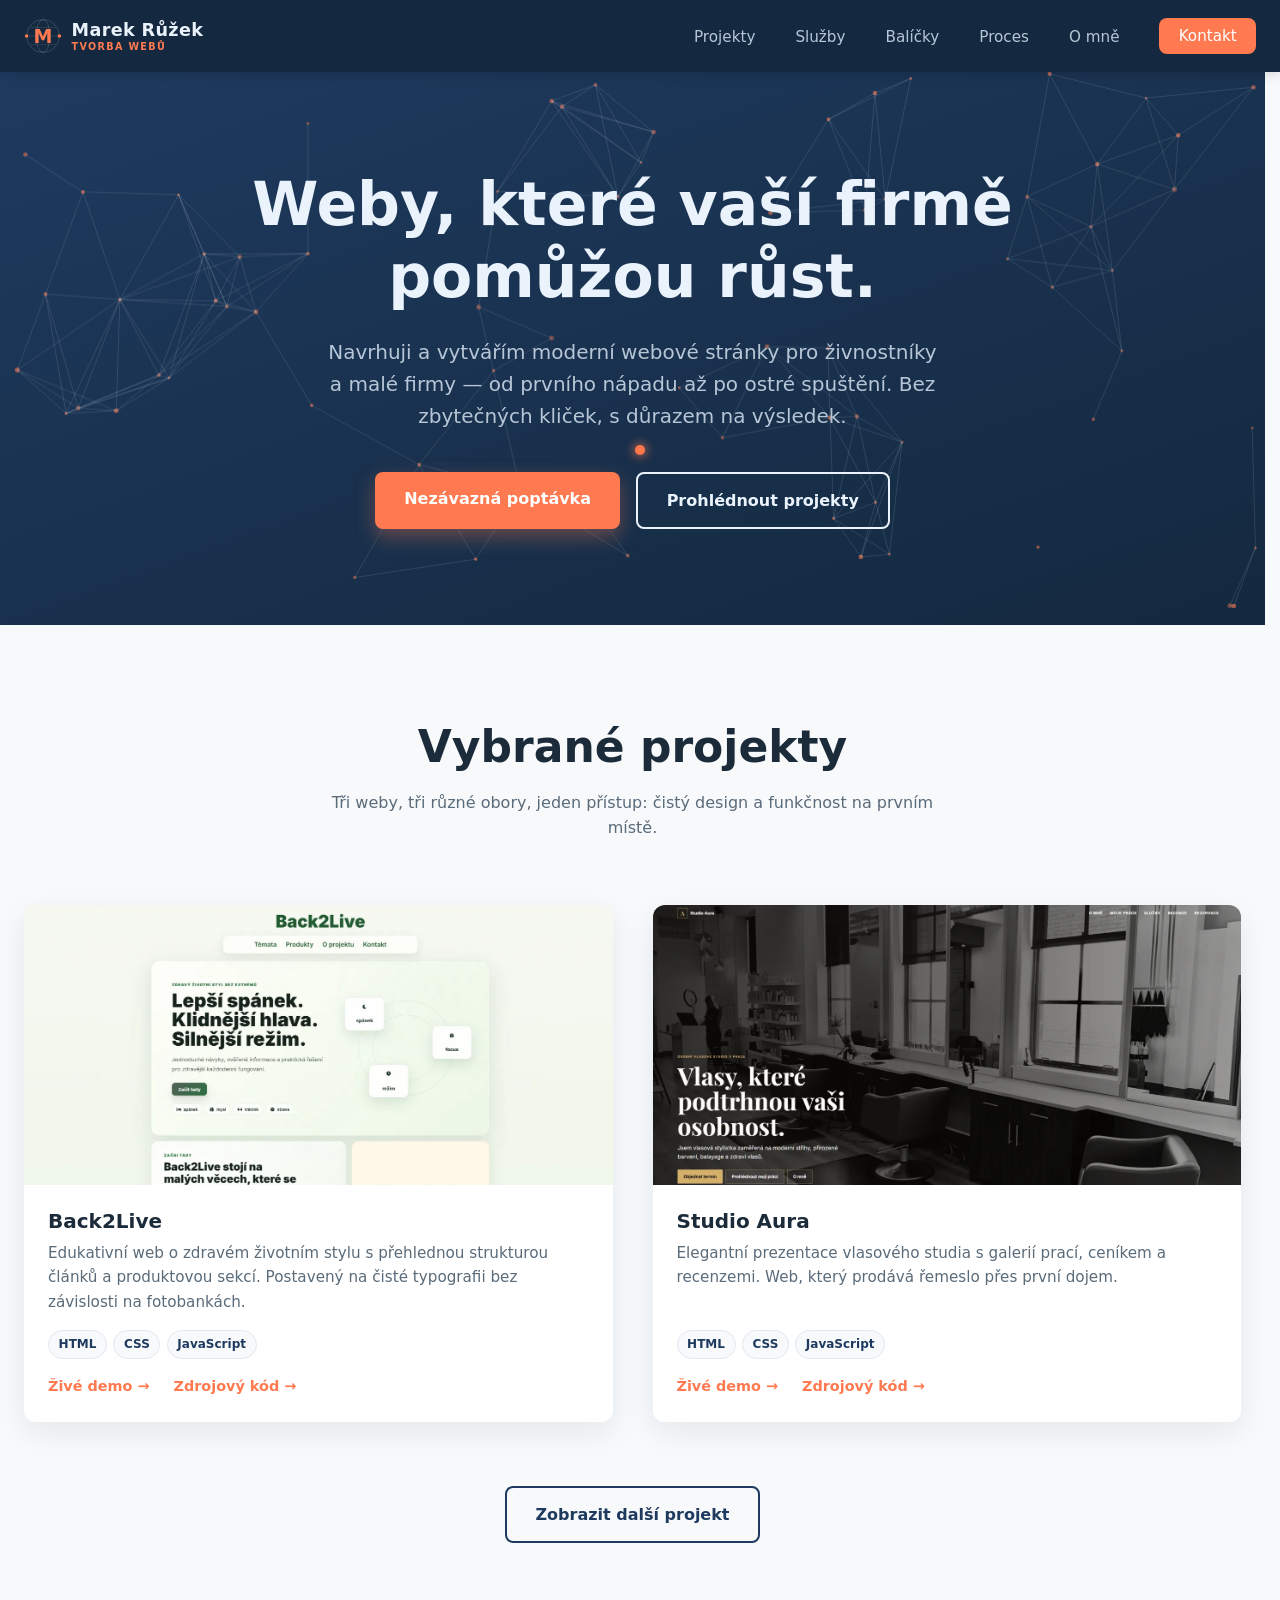
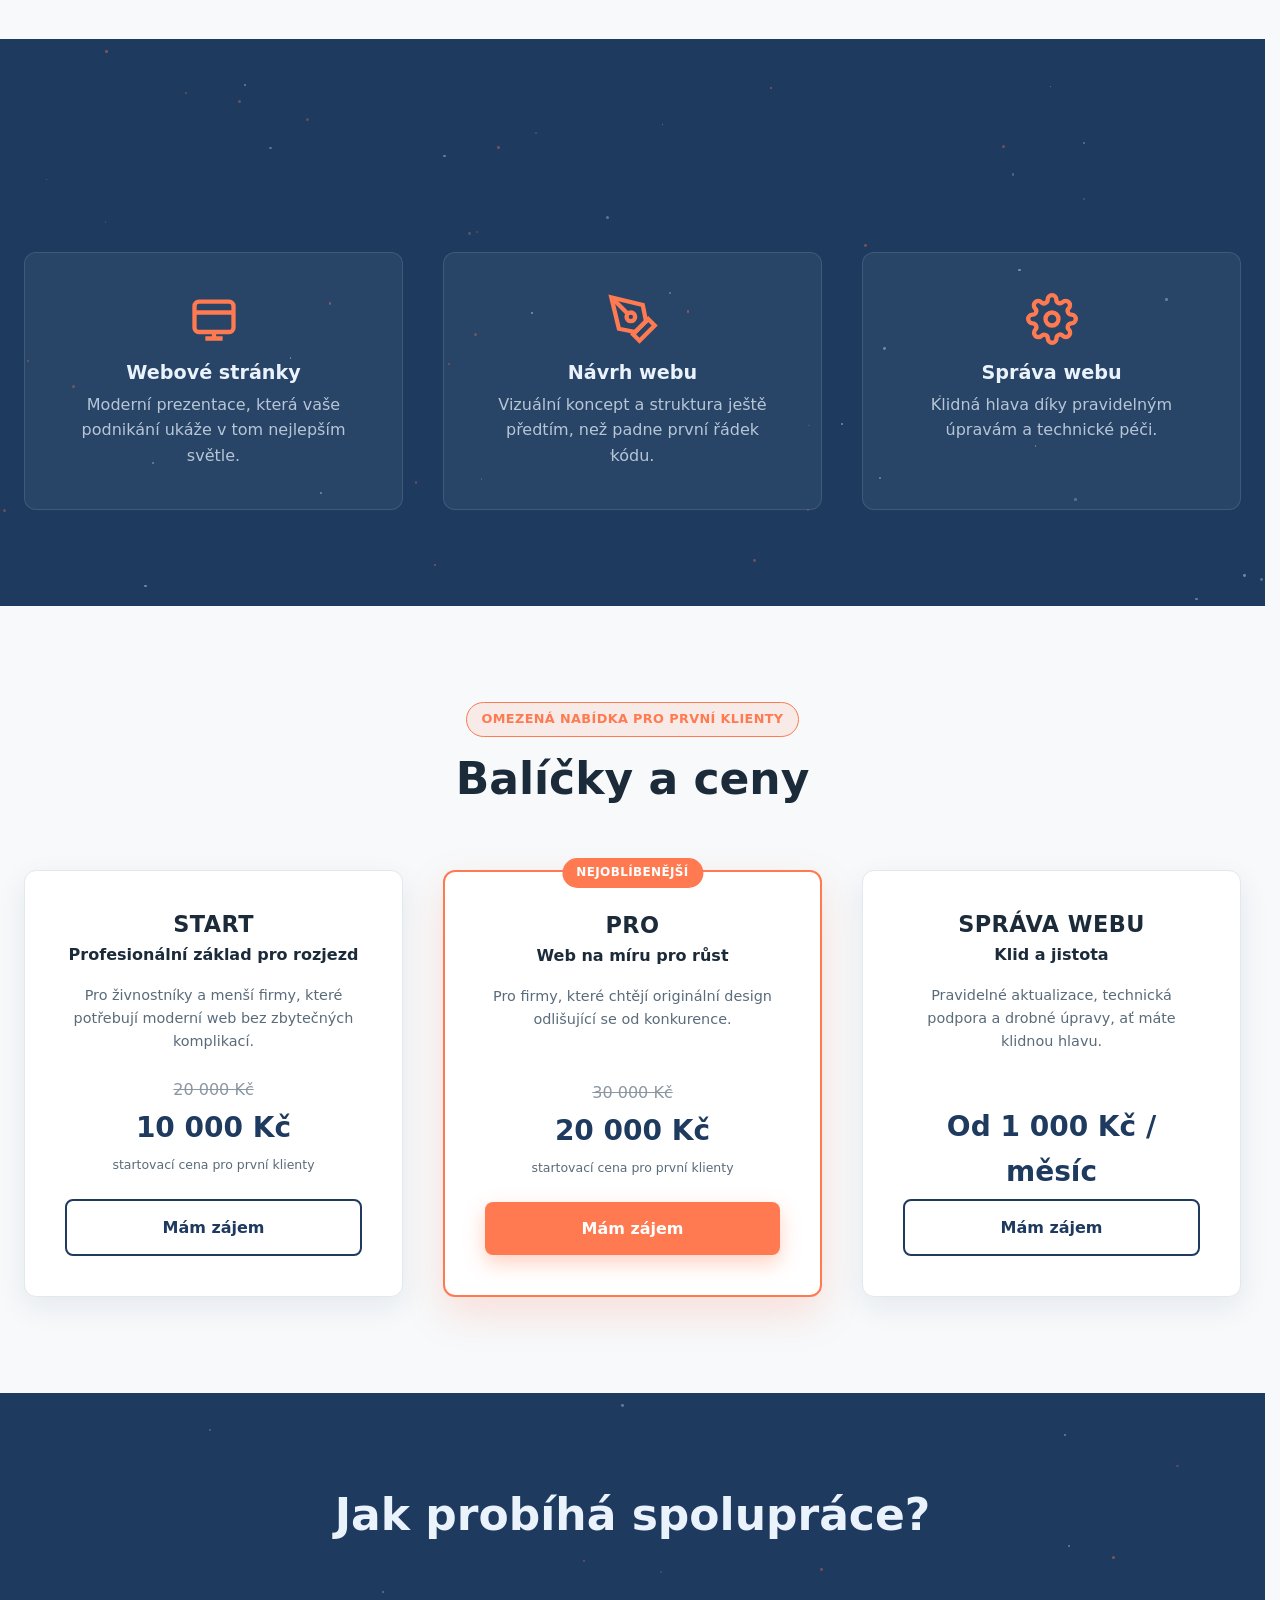
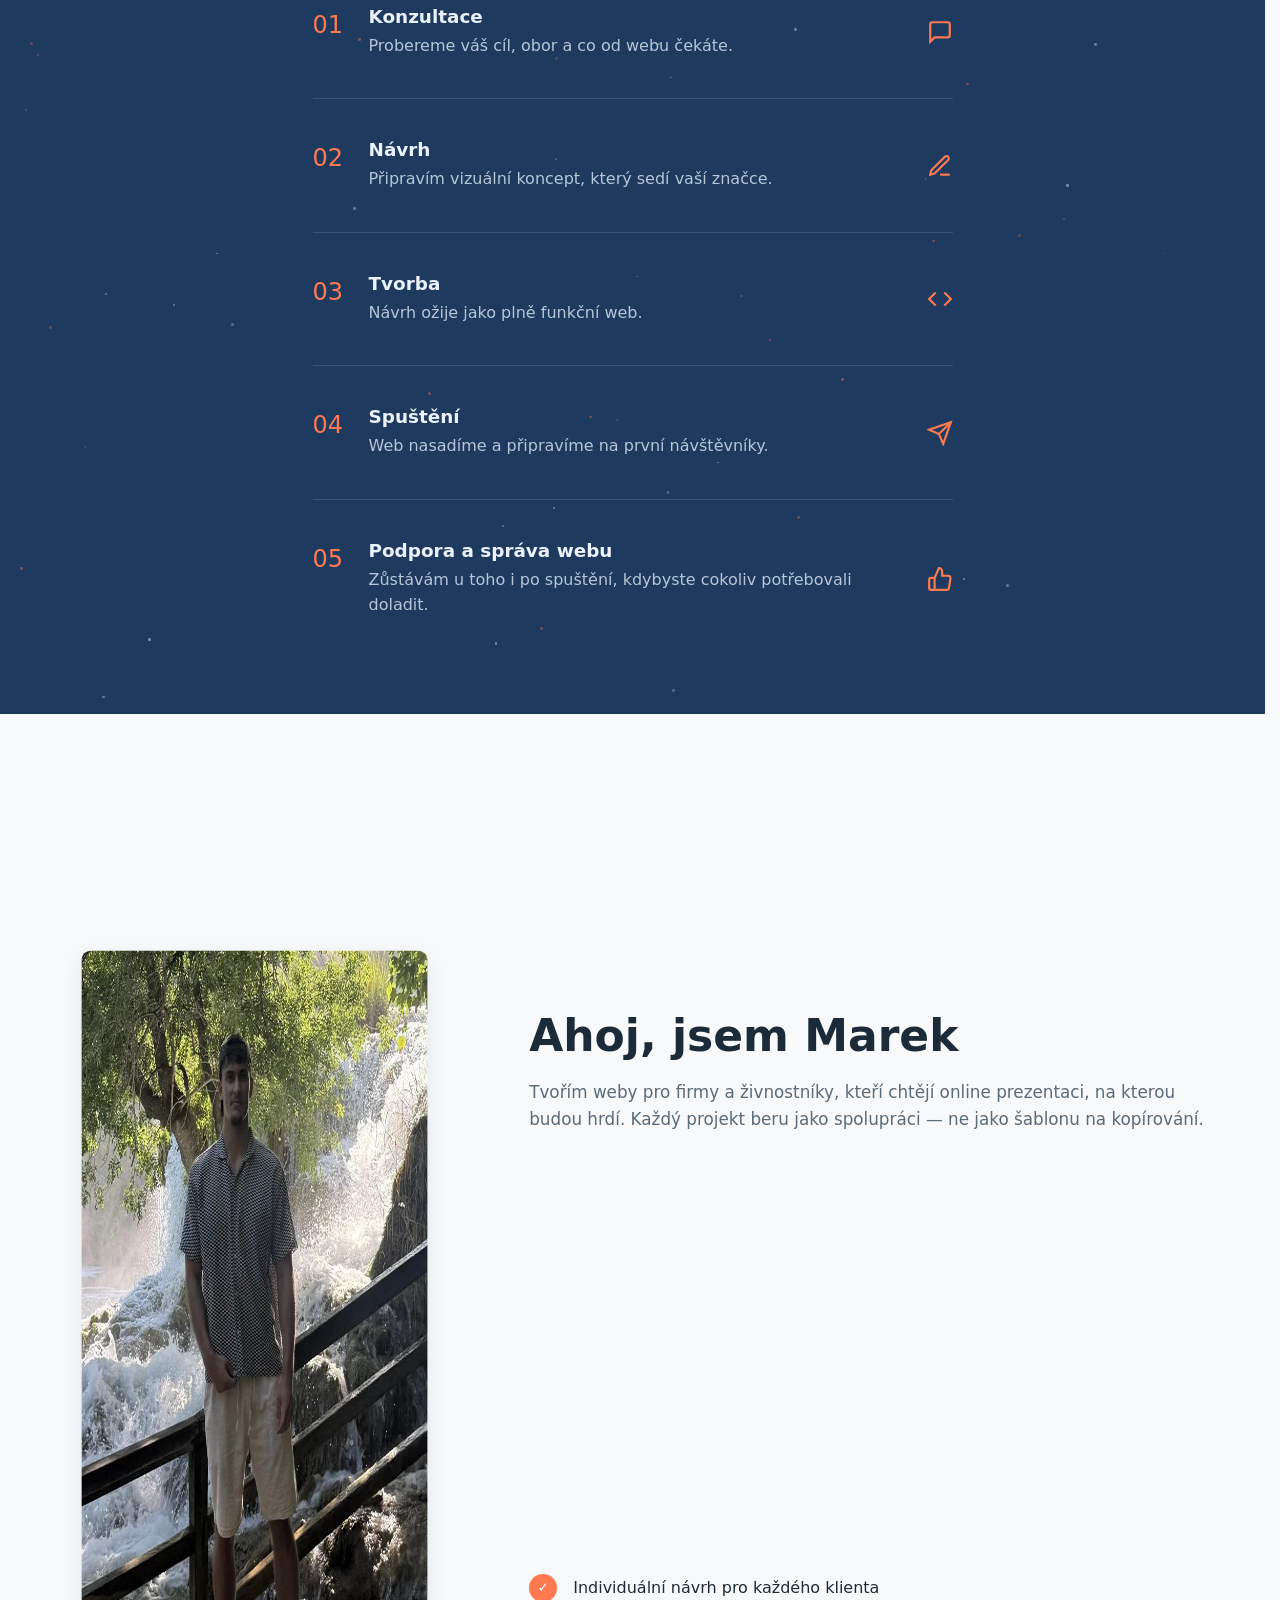
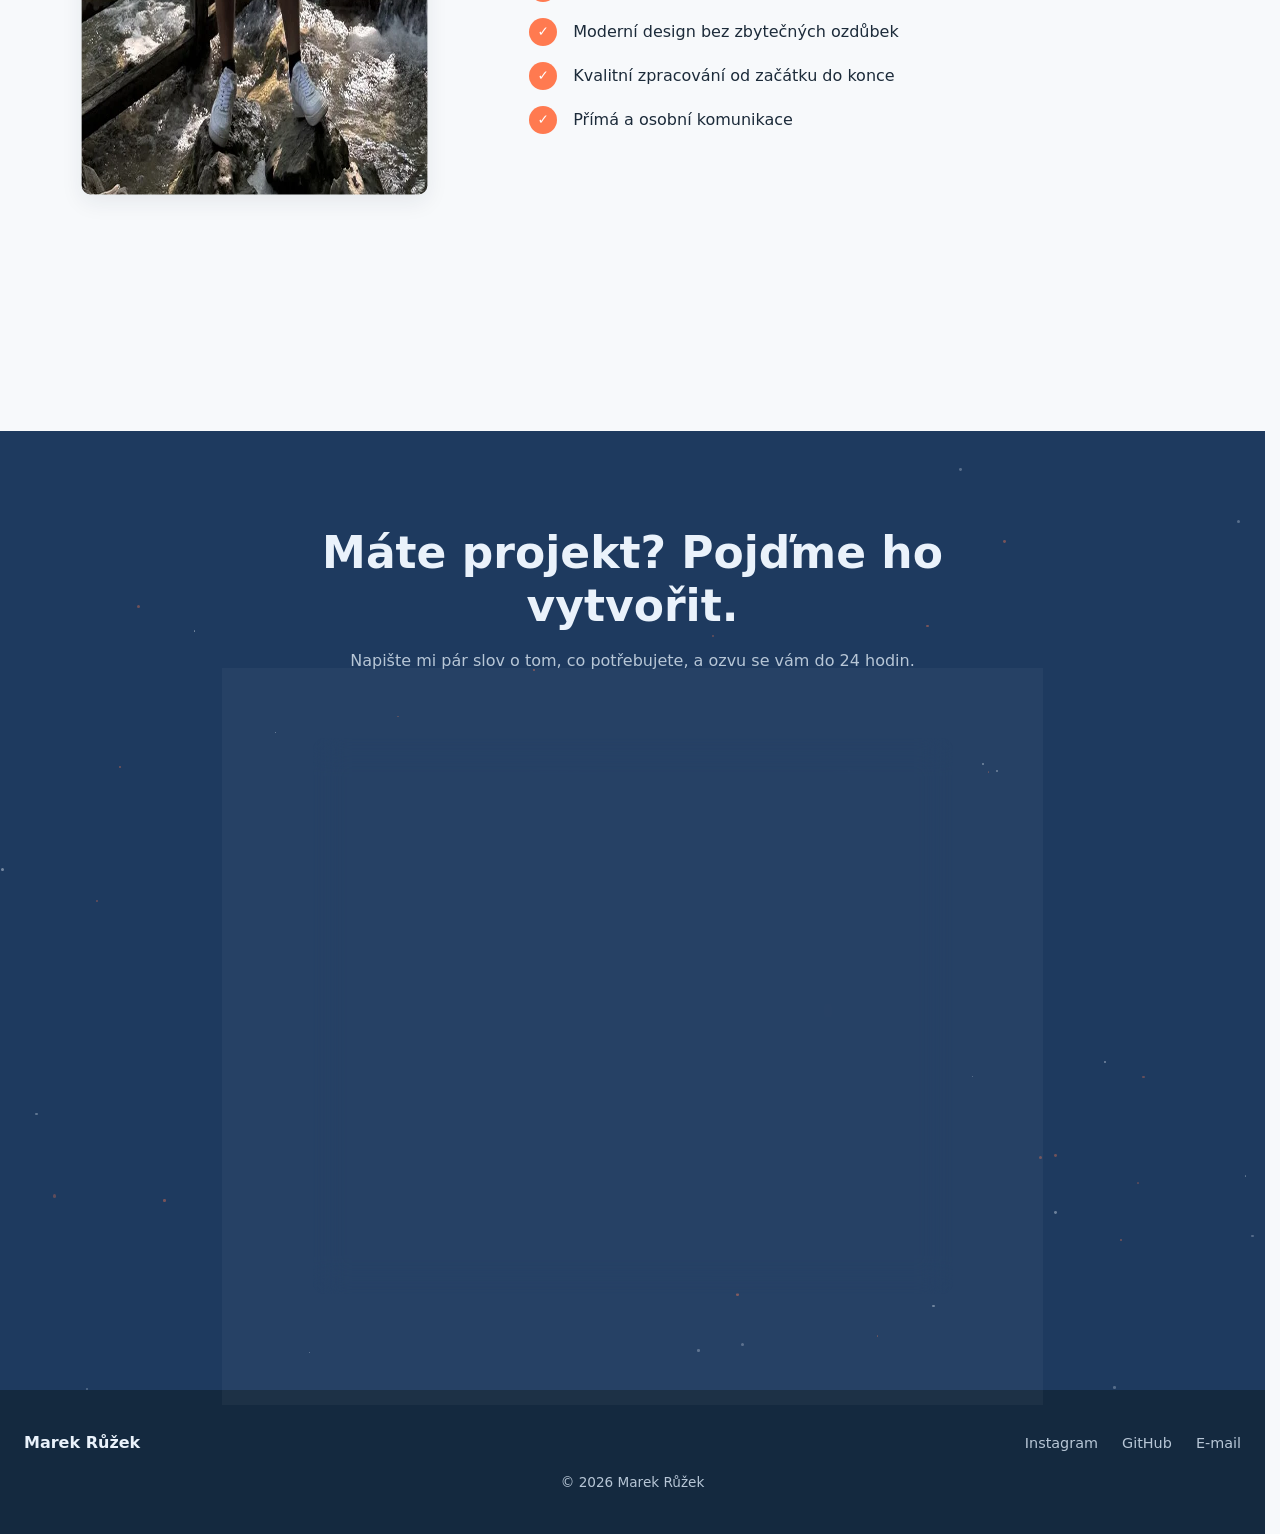
==== index.html @ ce64346e "Initial commit: portfolio website Marek Růžek portfolio site — HTML/CSS/JS static site with WebP ima" ====
<!DOCTYPE html>
<html lang="cs">
<head>
    <meta charset="UTF-8">
    <meta name="viewport" content="width=device-width, initial-scale=1.0">
    <title>Marek Růžek — Weby pro živnostníky a malé firmy</title>
    <meta name="description" content="Navrhuji a vytvářím moderní webové stránky pro živnostníky a malé firmy — od nápadu až po ostré spuštění.">
    <link rel="icon" href="images/favicon.ico">
    <link rel="stylesheet" href="style.min.css">
</head>
<body>

    <!-- ===== NAVIGACE ===== -->
    <header class="header">
        <nav class="nav container">
            <a href="#" class="nav__logo">
                <svg class="nav__logo-icon" viewBox="0 0 44 44" fill="none" aria-hidden="true">
                    <circle cx="22" cy="22" r="19" stroke="rgba(234,242,251,0.18)"/>
                    <ellipse cx="22" cy="22" rx="8" ry="19" stroke="rgba(234,242,251,0.18)"/>
                    <path d="M3 22h38M7 12h30M7 32h30" stroke="rgba(234,242,251,0.12)"/>
                    <circle cx="3" cy="22" r="2" fill="currentColor"/>
                    <circle cx="41" cy="22" r="2" fill="currentColor"/>
                    <text x="22" y="30" text-anchor="middle" font-weight="800" font-size="22" fill="currentColor">M</text>
                </svg>
                <span class="nav__logo-text">
                    <span class="nav__logo-name">Marek Růžek</span>
                    <span class="nav__logo-tagline">Tvorba webů</span>
                </span>
            </a>

            <label class="nav__toggle hamburger" for="navToggle">
                <input type="checkbox" id="navToggle" aria-label="Otevřít menu" aria-expanded="false" aria-controls="navMenu">
                <svg viewBox="0 0 32 32">
                    <path class="line line-top-bottom" d="M27 10 13 10C10.8 10 9 8.2 9 6 9 3.5 10.8 2 13 2 15.2 2 17 3.8 17 6L17 26C17 28.2 18.8 30 21 30 23.2 30 25 28.2 25 26 25 23.8 23.2 22 21 22L7 22"></path>
                    <path class="line" d="M7 16 27 16"></path>
                </svg>
            </label>

            <ul class="nav__menu" id="navMenu">
                <li><a href="#projekty" class="nav__link">Projekty</a></li>
                <li><a href="#sluzby" class="nav__link">Služby</a></li>
                <li><a href="#balicky" class="nav__link">Balíčky</a></li>
                <li><a href="#proces" class="nav__link">Proces</a></li>
                <li><a href="#o-mne" class="nav__link">O mně</a></li>
                <li><a href="#kontakt" class="nav__link nav__link--cta">Kontakt</a></li>
            </ul>
        </nav>
    </header>

    <main>
        <!-- ===== HERO ===== -->
        <section class="hero">
            <canvas id="particleCanvas" class="hero__canvas" aria-hidden="true"></canvas>
            <div class="container hero__inner">
                <h1 class="hero__title" data-aos="fade-up">Weby, které vaší firmě pomůžou růst.</h1>
                <p class="hero__text" data-aos="fade-up" data-aos-delay="100">Navrhuji a vytvářím moderní webové stránky pro živnostníky a malé firmy — od prvního nápadu až po ostré spuštění. Bez zbytečných kliček, s důrazem na výsledek.</p>
                <div class="hero__actions" data-aos="fade-up" data-aos-delay="200">
                    <a href="#kontakt" class="btn btn--accent">Nezávazná poptávka</a>
                    <a href="#projekty" class="btn btn--outline">Prohlédnout projekty</a>
                </div>
            </div>
        </section>

        <!-- ===== PROJEKTY ===== -->
        <section id="projekty" class="section section--light">
            <div class="container">
                <div class="section__heading" data-aos="fade-up">
                    <h2>Vybrané projekty</h2>
                    <p>Tři weby, tři různé obory, jeden přístup: čistý design a funkčnost na prvním místě.</p>
                </div>

                <div class="project-grid">
                    <article class="project-card" data-aos="fade-up" data-aos-delay="0">
                        <div class="project-card__inner">
                            <div class="project-card__image project-card__image--1">
                                <picture>
                                    <source srcset="images/back2live-card.webp" type="image/webp">
                                    <img src="images/back2live-card.png" alt="Náhled webu Back2Live" loading="lazy" width="1400" height="755">
                                </picture>
                            </div>
                            <div class="project-card__body">
                                <h3>Back2Live</h3>
                                <p>Edukativní web o zdravém životním stylu s přehlednou strukturou článků a produktovou sekcí. Postavený na čisté typografii bez závislosti na fotobankách.</p>
                                <ul class="tags">
                                    <li>HTML</li>
                                    <li>CSS</li>
                                    <li>JavaScript</li>
                                </ul>
                                <div class="project-card__links">
                                    <a href="https://marekruzek.github.io/Back2Live-edukativni_web_/" target="_blank" rel="noopener noreferrer" class="project-card__link--demo">Živé demo →</a>
                                    <a href="https://github.com/marekruzek/Back2Live-edukativni_web_" target="_blank" rel="noopener noreferrer">Zdrojový kód →</a>
                                </div>
                            </div>
                        </div>
                    </article>

                    <article class="project-card" data-aos="fade-up" data-aos-delay="100">
                        <div class="project-card__inner">
                            <div class="project-card__image project-card__image--2">
                                <picture>
                                    <source srcset="images/studio-aura-card.webp" type="image/webp">
                                    <img src="images/studio-aura-card.png" alt="Náhled webu Studio Aura" loading="lazy" width="1400" height="690">
                                </picture>
                            </div>
                            <div class="project-card__body">
                                <h3>Studio Aura</h3>
                                <p>Elegantní prezentace vlasového studia s galerií prací, ceníkem a recenzemi. Web, který prodává řemeslo přes první dojem.</p>
                                <ul class="tags">
                                    <li>HTML</li>
                                    <li>CSS</li>
                                    <li>JavaScript</li>
                                </ul>
                                <div class="project-card__links">
                                    <a href="https://marekruzek.github.io/Studio-Aura/" target="_blank" rel="noopener noreferrer" class="project-card__link--demo">Živé demo →</a>
                                    <a href="https://github.com/marekruzek/Studio-Aura" target="_blank" rel="noopener noreferrer">Zdrojový kód →</a>
                                </div>
                            </div>
                        </div>
                    </article>

                    <article class="project-card project-card--extra reveal" id="extraProject" hidden>
                        <div class="project-card__inner">
                            <div class="project-card__image project-card__image--3">
                                <picture>
                                    <source srcset="images/momentum-card.webp" type="image/webp">
                                    <img src="images/momentum-card.png" alt="Náhled webu Momentum Online Coaching" loading="lazy" width="1400" height="689">
                                </picture>
                            </div>
                            <div class="project-card__body">
                                <h3>Momentum Online Coaching</h3>
                                <p>Výrazná landing page pro online fitness trenéra. Tmavý design, plynulé scrollování a jasná cesta k objednávce.</p>
                                <ul class="tags">
                                    <li>HTML</li>
                                    <li>CSS</li>
                                    <li>JavaScript</li>
                                </ul>
                                <div class="project-card__links">
                                    <a href="https://marekruzek.github.io/Momentum-Online-Coaching/" target="_blank" rel="noopener noreferrer" class="project-card__link--demo">Živé demo →</a>
                                    <a href="https://github.com/marekruzek/Momentum-Online-Coaching" target="_blank" rel="noopener noreferrer">Zdrojový kód →</a>
                                </div>
                            </div>
                        </div>
                    </article>
                </div>

                <div class="project-more">
                    <button type="button" class="btn btn--outline-dark" id="toggleProjects" aria-expanded="false" aria-controls="extraProject">Zobrazit další projekt</button>
                </div>
            </div>
        </section>

        <!-- ===== SLUŽBY ===== -->
        <section id="sluzby" class="section section--dark">
            <div class="container">
                <div class="section__heading" data-aos="fade-up">
                    <h2>Co nabízím</h2>
                </div>

                <div class="services-grid">
                    <div class="service-card" data-aos="fade-up" data-aos-delay="0">
                        <div class="service-card__icon" aria-hidden="true">
                            <svg viewBox="0 0 24 24" fill="none" stroke="currentColor" stroke-width="2"><rect x="3" y="4" width="18" height="14" rx="2"/><path d="M3 9h18M8 21h8M12 18v3"/></svg>
                        </div>
                        <h3>Webové stránky</h3>
                        <p>Moderní prezentace, která vaše podnikání ukáže v tom nejlepším světle.</p>
                    </div>

                    <div class="service-card" data-aos="fade-up" data-aos-delay="100">
                        <div class="service-card__icon" aria-hidden="true">
                            <svg viewBox="0 0 24 24" fill="none" stroke="currentColor" stroke-width="2"><path d="M12 19l7-7 3 3-7 7-3-3z"/><path d="M18 13l-1.5-7.5L2 2l3.5 14.5L13 18l5-5z"/><path d="M2 2l7.586 7.586"/><circle cx="11" cy="11" r="2"/></svg>
                        </div>
                        <h3>Návrh webu</h3>
                        <p>Vizuální koncept a struktura ještě předtím, než padne první řádek kódu.</p>
                    </div>

                    <div class="service-card" data-aos="fade-up" data-aos-delay="200">
                        <div class="service-card__icon" aria-hidden="true">
                            <svg viewBox="0 0 24 24" fill="none" stroke="currentColor" stroke-width="2"><circle cx="12" cy="12" r="3"/><path d="M19.4 15a1.65 1.65 0 00.33 1.82l.06.06a2 2 0 11-2.83 2.83l-.06-.06a1.65 1.65 0 00-1.82-.33 1.65 1.65 0 00-1 1.51V21a2 2 0 01-4 0v-.09A1.65 1.65 0 009 19.4a1.65 1.65 0 00-1.82.33l-.06.06a2 2 0 11-2.83-2.83l.06-.06A1.65 1.65 0 004.6 15a1.65 1.65 0 00-1.51-1H3a2 2 0 010-4h.09A1.65 1.65 0 004.6 9a1.65 1.65 0 00-.33-1.82l-.06-.06a2 2 0 112.83-2.83l.06.06A1.65 1.65 0 009 4.6a1.65 1.65 0 001-1.51V3a2 2 0 014 0v.09a1.65 1.65 0 001 1.51 1.65 1.65 0 001.82-.33l.06-.06a2 2 0 112.83 2.83l-.06.06A1.65 1.65 0 0019.4 9a1.65 1.65 0 001.51 1H21a2 2 0 010 4h-.09a1.65 1.65 0 00-1.51 1z"/></svg>
                        </div>
                        <h3>Správa webu</h3>
                        <p>Klidná hlava díky pravidelným úpravám a technické péči.</p>
                    </div>
                </div>
            </div>
        </section>

        <!-- ===== BALÍČKY ===== -->
        <section id="balicky" class="section section--light">
            <div class="container">
                <div class="section__heading" data-aos="fade-up">
                    <span class="badge">Omezená nabídka pro první klienty</span>
                    <h2>Balíčky a ceny</h2>
                </div>

                <div class="pricing-grid">
                    <div class="pricing-card" data-aos="fade-up" data-aos-delay="0">
                        <h3>START</h3>
                        <p class="pricing-card__subtitle">Profesionální základ pro rozjezd</p>
                        <p class="pricing-card__desc">Pro živnostníky a menší firmy, které potřebují moderní web bez zbytečných komplikací.</p>
                        <div class="pricing-card__price">
                            <span class="price-old">20 000 Kč</span>
                            <span class="price-new">10 000 Kč</span>
                        </div>
                        <p class="pricing-card__note">startovací cena pro první klienty</p>
                        <a href="#kontakt" class="btn btn--outline-dark">Mám zájem</a>
                    </div>

                    <div class="pricing-card pricing-card--featured" data-aos="fade-up" data-aos-delay="100">
                        <span class="pricing-card__badge">Nejoblíbenější</span>
                        <h3>PRO</h3>
                        <p class="pricing-card__subtitle">Web na míru pro růst</p>
                        <p class="pricing-card__desc">Pro firmy, které chtějí originální design odlišující se od konkurence.</p>
                        <div class="pricing-card__price">
                            <span class="price-old">30 000 Kč</span>
                            <span class="price-new">20 000 Kč</span>
                        </div>
                        <p class="pricing-card__note">startovací cena pro první klienty</p>
                        <a href="#kontakt" class="btn btn--accent">Mám zájem</a>
                    </div>

                    <div class="pricing-card" data-aos="fade-up" data-aos-delay="200">
                        <h3>SPRÁVA WEBU</h3>
                        <p class="pricing-card__subtitle">Klid a jistota</p>
                        <p class="pricing-card__desc">Pravidelné aktualizace, technická podpora a drobné úpravy, ať máte klidnou hlavu.</p>
                        <div class="pricing-card__price">
                            <span class="price-new">Od 1 000 Kč / měsíc</span>
                        </div>
                        <a href="#kontakt" class="btn btn--outline-dark">Mám zájem</a>
                    </div>
                </div>
            </div>
        </section>

        <!-- ===== PROCES ===== -->
        <section id="proces" class="section section--dark">
            <div class="container">
                <div class="section__heading" data-aos="fade-up">
                    <h2>Jak probíhá spolupráce?</h2>
                </div>

                <ol class="process-list">
                    <li class="process-step" data-aos="fade-up">
                        <span class="process-step__number">01</span>
                        <div class="process-step__body">
                            <h3>Konzultace</h3>
                            <p>Probereme váš cíl, obor a co od webu čekáte.</p>
                        </div>
                        <span class="process-step__icon" aria-hidden="true"><svg viewBox="0 0 24 24" fill="none" stroke="currentColor" stroke-width="2"><path d="M21 15a2 2 0 01-2 2H7l-4 4V5a2 2 0 012-2h14a2 2 0 012 2z"/></svg></span>
                    </li>
                    <li class="process-step" data-aos="fade-up">
                        <span class="process-step__number">02</span>
                        <div class="process-step__body">
                            <h3>Návrh</h3>
                            <p>Připravím vizuální koncept, který sedí vaší značce.</p>
                        </div>
                        <span class="process-step__icon" aria-hidden="true"><svg viewBox="0 0 24 24" fill="none" stroke="currentColor" stroke-width="2"><path d="M12 20h9"/><path d="M16.5 3.5a2.121 2.121 0 013 3L7 19l-4 1 1-4L16.5 3.5z"/></svg></span>
                    </li>
                    <li class="process-step" data-aos="fade-up">
                        <span class="process-step__number">03</span>
                        <div class="process-step__body">
                            <h3>Tvorba</h3>
                            <p>Návrh ožije jako plně funkční web.</p>
                        </div>
                        <span class="process-step__icon" aria-hidden="true"><svg viewBox="0 0 24 24" fill="none" stroke="currentColor" stroke-width="2"><polyline points="16 18 22 12 16 6"/><polyline points="8 6 2 12 8 18"/></svg></span>
                    </li>
                    <li class="process-step" data-aos="fade-up">
                        <span class="process-step__number">04</span>
                        <div class="process-step__body">
                            <h3>Spuštění</h3>
                            <p>Web nasadíme a připravíme na první návštěvníky.</p>
                        </div>
                        <span class="process-step__icon" aria-hidden="true"><svg viewBox="0 0 24 24" fill="none" stroke="currentColor" stroke-width="2"><line x1="22" y1="2" x2="11" y2="13"/><polygon points="22 2 15 22 11 13 2 9 22 2"/></svg></span>
                    </li>
                    <li class="process-step" data-aos="fade-up">
                        <span class="process-step__number">05</span>
                        <div class="process-step__body">
                            <h3>Podpora a správa webu</h3>
                            <p>Zůstávám u toho i po spuštění, kdybyste cokoliv potřebovali doladit.</p>
                        </div>
                        <span class="process-step__icon" aria-hidden="true"><svg viewBox="0 0 24 24" fill="none" stroke="currentColor" stroke-width="2"><path d="M14 9V5a3 3 0 00-3-3l-4 9v11h11.28a2 2 0 002-1.7l1.38-9a2 2 0 00-2-2.3zM7 22H4a2 2 0 01-2-2v-7a2 2 0 012-2h3"/></svg></span>
                    </li>
                </ol>
            </div>
        </section>

        <!-- ===== O MNĚ ===== -->
        <section id="o-mne" class="section section--light">
            <div class="container about">
                <div class="about__text">
                    <h2 data-aos="fade-right">Ahoj, jsem Marek</h2>
                    <p data-aos="fade-right" data-aos-delay="100">Tvořím weby pro firmy a živnostníky, kteří chtějí online prezentaci, na kterou budou hrdí. Každý projekt beru jako spolupráci — ne jako šablonu na kopírování.</p>
                </div>

                <div class="about__media">
                    <picture>
                        <source srcset="images/mojefotka-card.webp" type="image/webp">
                        <img src="images/mojefotka-card.jpg" alt="Marek Růžek" loading="lazy" width="900" height="1125">
                    </picture>
                </div>

                <ul class="checklist">
                    <li data-aos="fade-right" data-aos-delay="0"><span class="checklist__icon">✓</span> Individuální návrh pro každého klienta</li>
                    <li data-aos="fade-right" data-aos-delay="80"><span class="checklist__icon">✓</span> Moderní design bez zbytečných ozdůbek</li>
                    <li data-aos="fade-right" data-aos-delay="160"><span class="checklist__icon">✓</span> Kvalitní zpracování od začátku do konce</li>
                    <li data-aos="fade-right" data-aos-delay="240"><span class="checklist__icon">✓</span> Přímá a osobní komunikace</li>
                </ul>
            </div>
        </section>

        <!-- ===== KONTAKT ===== -->
        <section id="kontakt" class="section section--dark">
            <div class="container">
                <div class="section__heading" data-aos="fade-up">
                    <h2>Máte projekt? Pojďme ho vytvořit.</h2>
                    <p>Napište mi pár slov o tom, co potřebujete, a ozvu se vám do 24 hodin.</p>
                </div>

                <form class="contact-form" id="contactForm" novalidate data-aos="fade-up">
                    <input type="hidden" name="access_key" value="1a6b7f9a-b923-469f-9a7a-6e05bbebfa3c">
                    <input type="hidden" name="subject" value="Nová poptávka z webu">
                    <input type="checkbox" name="botcheck" class="form-honeypot" tabindex="-1" autocomplete="off">

                    <div class="form-row">
                        <div class="form-group">
                            <label for="name">Jméno *</label>
                            <input type="text" id="name" name="name" required autocomplete="name">
                            <span class="form-error">Zadejte prosím vaše jméno.</span>
                        </div>
                        <div class="form-group">
                            <label for="company">Název firmy / Živnosti</label>
                            <input type="text" id="company" name="company" autocomplete="organization">
                        </div>
                    </div>

                    <div class="form-row">
                        <div class="form-group">
                            <label for="email">E-mail *</label>
                            <input type="email" id="email" name="email" required autocomplete="email">
                            <span class="form-error">Zadejte prosím platný e-mail.</span>
                        </div>
                        <div class="form-group">
                            <label for="projectType">Typ projektu</label>
                            <select id="projectType" name="projectType">
                                <option value="Nový web">Nový web</option>
                                <option value="Redesign">Redesign</option>
                                <option value="Správa webu">Správa webu</option>
                                <option value="Jiné">Jiné</option>
                            </select>
                        </div>
                    </div>

                    <div class="form-group">
                        <label for="message">Zpráva *</label>
                        <textarea id="message" name="message" rows="5" required></textarea>
                        <span class="form-error">Napište mi prosím pár slov o projektu.</span>
                    </div>

                    <button type="submit" class="btn btn--accent" id="formSubmit">Odeslat poptávku</button>

                    <p class="form-success" id="formSuccess" role="status" hidden>Děkuji za zprávu! Ozvu se vám co nejdříve.</p>
                    <p class="form-submit-error" id="formError" role="alert" hidden>Něco se nepovedlo a zprávu se nepodařilo odeslat. Zkuste to prosím znovu, nebo mi napište přímo na <a href="mailto:marekruzek321@gmail.com">marekruzek321@gmail.com</a>.</p>
                </form>
            </div>
        </section>
    </main>

    <!-- ===== FOOTER ===== -->
    <footer class="footer">
        <div class="container footer__inner">
            <p class="footer__name">Marek Růžek</p>
            <ul class="footer__links">
                <li><a href="https://www.instagram.com/marek_ruzek/?utm_source=ig_web_button_share_sheet" target="_blank" rel="noopener noreferrer">Instagram</a></li>
                <li><a href="https://github.com/marekruzek" target="_blank" rel="noopener noreferrer">GitHub</a></li>
                <li><a href="mailto:marekruzek321@gmail.com">E-mail</a></li>
            </ul>
            <p class="footer__copy">&copy; 2026 Marek Růžek</p>
        </div>
    </footer>

    <a href="#" class="back-to-top" id="backToTop" aria-label="Zpět nahoru">↑</a>

    <script src="script.min.js" defer></script>
</body>
</html>
---- style.min.css ----
:root{--color-primary:#1E3A5F;--color-primary-dark:#14293F;--color-accent:#FF7A50;--color-accent-dark:#e6602f;--color-bg-light:#F7F9FB;--text-on-dark:#EAF2FB;--text-on-dark-muted:#B7C6D6;--text-heading:#1C2B3A;--text-body:#5A6B7A;--color-border-light:#E1E8EF;--color-accent-rgb:255,122,80;--text-on-dark-rgb:234,242,251;--space-xs:0.5rem;--space-sm:1rem;--space-md:1.5rem;--space-lg:2.5rem;--space-xl:4rem;--space-2xl:6rem;--radius:12px;--radius-sm:8px;--max-width:1280px;--transition:0.25s ease;--shadow-card:0 10px 30px rgba(20,41,63,0.08)}*,*::before,*::after{box-sizing:border-box;margin:0;padding:0}html{scroll-behavior:smooth;scrollbar-gutter:stable}body{font-family:'Segoe UI',system-ui,-apple-system,Roboto,Helvetica,Arial,sans-serif;color:var(--text-body);background-color:var(--color-bg-light);line-height:1.6;-webkit-font-smoothing:antialiased}img{max-width:100%;display:block}picture{display:contents}a{color:inherit;text-decoration:none}ul{list-style:none}button{font:inherit;cursor:pointer;border:none;background:none}h1,h2,h3{color:var(--text-heading);line-height:1.2;font-weight:700}.container{width:100%;max-width:var(--max-width);margin-inline:auto;padding-inline:var(--space-md)}.reveal{opacity:0;transform:translateY(20px);transition:opacity 0.4s ease,transform 0.4s ease}.reveal.is-visible{opacity:1;transform:translateY(0)}[data-aos="fade-up"],[data-aos="fade-right"]{opacity:0;transform:translateY(24px);transition-property:opacity,transform;transition-duration:0.6s;transition-timing-function:cubic-bezier(0.16,1,0.3,1)}[data-aos="fade-up"].aos-animate,[data-aos="fade-right"].aos-animate{opacity:1;transform:translateY(0)}@media (min-width:640px){[data-aos="fade-right"]{transform:translateX(-28px)}[data-aos="fade-right"].aos-animate{transform:translateX(0)}}[data-aos-delay="80"]{transition-delay:0.08s}[data-aos-delay="100"]{transition-delay:0.1s}[data-aos-delay="160"]{transition-delay:0.16s}[data-aos-delay="200"]{transition-delay:0.2s}[data-aos-delay="240"]{transition-delay:0.24s}@media (prefers-reduced-motion:reduce){.reveal{opacity:1;transform:none;transition:none}[data-aos="fade-up"],[data-aos="fade-right"]{opacity:1;transform:none;transition:none}html{scroll-behavior:auto}}html.has-custom-cursor,html.has-custom-cursor *{cursor:none !important}.cursor-comet{position:fixed;inset:0;z-index:9999;pointer-events:none}@media (pointer:coarse),(hover:none){.cursor-comet{display:none !important}}.cursor-dot{position:absolute;top:0;left:0;will-change:transform}.cursor-dot__inner{display:block;border-radius:50%;background-color:var(--color-accent);transform:translate(-50%,-50%) scale(1);transition:transform 0.25s ease,box-shadow 0.25s ease,opacity 0.25s ease}.cursor-dot--head .cursor-dot__inner{width:10px;height:10px;box-shadow:0 0 10px 2px rgba(var(--color-accent-rgb),0.6)}.cursor-comet.is-active .cursor-dot--head .cursor-dot__inner{opacity:0.1}.cursor-comet.is-active .cursor-dot__inner{transform:translate(-50%,-50%) scale(2.4)}.cursor-comet.is-active .cursor-dot--head .cursor-dot__inner{box-shadow:0 0 22px 6px rgba(var(--color-accent-rgb),0.85)}.btn{display:inline-block;padding:0.85rem 1.8rem;border-radius:var(--radius-sm);font-weight:600;font-size:1rem;text-align:center;transition:transform var(--transition),background-color var(--transition),color var(--transition),box-shadow var(--transition)}.btn--accent{background-color:var(--color-accent);color:#fff;box-shadow:0 8px 20px rgba(255,122,80,0.35)}.btn--accent:focus-visible{background-color:var(--color-accent-dark);transform:translateY(-2px)}@media (hover:hover) and (pointer:fine){.btn--accent:hover{background-color:var(--color-accent-dark);transform:translateY(-2px)}}.btn--outline{border:2px solid var(--text-on-dark);color:var(--text-on-dark)}.btn--outline:focus-visible{background-color:var(--text-on-dark);color:var(--color-primary);transform:translateY(-2px)}@media (hover:hover) and (pointer:fine){.btn--outline:hover{background-color:var(--text-on-dark);color:var(--color-primary);transform:translateY(-2px)}}.btn--outline-dark{border:2px solid var(--color-primary);color:var(--color-primary)}.btn--outline-dark:focus-visible{background-color:var(--color-primary);color:var(--text-on-dark);transform:translateY(-2px)}@media (hover:hover) and (pointer:fine){.btn--outline-dark:hover{background-color:var(--color-primary);color:var(--text-on-dark);transform:translateY(-2px)}}.header{position:fixed;top:0;left:0;right:0;z-index:100;background-color:var(--color-primary-dark);box-shadow:0 2px 12px rgba(0,0,0,0.15)}main{margin-top:72px}.nav{display:flex;align-items:center;justify-content:space-between;height:72px}.nav__logo{display:flex;align-items:center;gap:0.6rem;color:var(--text-on-dark)}.nav__logo-icon{width:38px;height:38px;flex-shrink:0;color:var(--color-accent)}.nav__logo-text{display:flex;flex-direction:column;line-height:1.15}.nav__logo-name{font-weight:700;font-size:1.1rem;letter-spacing:0.02em}.nav__logo-tagline{font-size:0.6rem;font-weight:700;letter-spacing:0.14em;text-transform:uppercase;color:var(--color-accent)}.nav__menu{display:flex;align-items:center;gap:var(--space-lg)}.nav__link{color:var(--text-on-dark-muted);font-weight:500;font-size:0.95rem;position:relative;padding-block:0.35rem;transition:color var(--transition)}.nav__link::after{content:'';position:absolute;left:0;bottom:-2px;width:0;height:2px;background-color:var(--color-accent);transition:width var(--transition)}.nav__link:focus-visible,.nav__link.is-active{color:var(--text-on-dark)}.nav__link.is-active::after{width:100%}@media (hover:hover) and (pointer:fine){.nav__link:hover{color:var(--text-on-dark)}.nav__link:hover::after{width:100%}}.nav__link--cta{background-color:var(--color-accent);color:#fff;padding:0.55rem 1.2rem;border-radius:var(--radius-sm)}.nav__link--cta::after{display:none}.nav__link--cta:focus-visible{background-color:var(--color-accent-dark);color:#fff}@media (hover:hover) and (pointer:fine){.nav__link--cta:hover{background-color:var(--color-accent-dark);color:#fff}}.nav__toggle{display:none;cursor:pointer}.hamburger input{display:none}.hamburger svg{height:2em;display:block;transition:transform 600ms cubic-bezier(0.4,0,0.2,1)}.hamburger .line{fill:none;stroke:var(--text-on-dark);stroke-linecap:round;stroke-linejoin:round;stroke-width:3;transition:stroke-dasharray 600ms cubic-bezier(0.4,0,0.2,1),stroke-dashoffset 600ms cubic-bezier(0.4,0,0.2,1)}.hamburger .line-top-bottom{stroke-dasharray:12 63}.hamburger input:checked + svg{transform:rotate(-45deg)}.hamburger input:checked + svg .line-top-bottom{stroke-dasharray:20 300;stroke-dashoffset:-32.42}.hero{position:relative;overflow:hidden;background:linear-gradient(160deg,var(--color-primary) 0%,var(--color-primary-dark) 100%);padding-block:var(--space-2xl);text-align:center}.hero__canvas{position:absolute;inset:0;z-index:0;pointer-events:none}.hero__inner{position:relative;z-index:1;max-width:820px}.hero__title{color:var(--text-on-dark);font-size:clamp(2.25rem,5vw,3.75rem);margin-bottom:var(--space-md)}.hero__text{color:var(--text-on-dark-muted);font-size:clamp(1.05rem,2vw,1.25rem);max-width:620px;margin-inline:auto;margin-bottom:var(--space-lg)}.hero__actions{display:flex;flex-wrap:wrap;gap:var(--space-sm);justify-content:center}.section{padding-block:var(--space-2xl);scroll-margin-top:72px}.section--light{background-color:var(--color-bg-light)}.section--dark{position:relative;background-color:var(--color-primary)}.section--dark .container{position:relative;z-index:1}.section--dark h2,.section--dark h3{color:var(--text-on-dark)}.section--dark p{color:var(--text-on-dark-muted)}.section__heading{text-align:center;max-width:640px;margin-inline:auto;margin-bottom:var(--space-xl)}.section__heading h2{font-size:clamp(1.85rem,4vw,2.75rem);margin-bottom:var(--space-sm)}.badge{display:inline-block;background-color:rgba(255,122,80,0.12);color:var(--color-accent);border:1px solid var(--color-accent);font-size:0.8rem;font-weight:700;letter-spacing:0.03em;text-transform:uppercase;padding:0.4rem 0.9rem;border-radius:999px;margin-bottom:var(--space-sm)}.floating-dots{position:absolute;inset:0;overflow:hidden;pointer-events:none;z-index:0}.floating-dot{position:absolute;border-radius:50%;animation-name:floatDot;animation-timing-function:ease-in-out;animation-iteration-count:infinite}@keyframes floatDot{0%,100%{transform:translateY(0)}50%{transform:translateY(var(--dot-drift,-16px))}}.project-grid{display:grid;grid-template-columns:repeat(auto-fit,minmax(min(440px,100%),1fr));gap:var(--space-lg)}.project-card--extra{grid-column:1 / -1;width:100%;max-width:620px;margin:0 auto}.project-card--extra[hidden]{display:none}.project-more{display:flex;justify-content:center;margin-top:var(--space-xl)}.project-card{cursor:pointer;border-radius:var(--radius);box-shadow:var(--shadow-card);display:flex;flex-direction:column;transition:transform var(--transition),box-shadow var(--transition),opacity 0.6s ease}@media (hover:hover) and (pointer:fine){.project-card:hover{transform:translateY(-6px);box-shadow:0 16px 40px rgba(20,41,63,0.14)}}.project-card__inner{background-color:#fff;border-radius:var(--radius);overflow:hidden;display:flex;flex-direction:column;flex:1}.project-card__image{aspect-ratio:2.1 / 1;overflow:hidden;background-color:#fff}.project-card__image img{width:100%;height:100%;object-fit:cover;object-position:center top;display:block;transform:scale(1.02)}.project-card__body{padding:var(--space-md);display:flex;flex-direction:column;flex:1}.project-card__body h3{font-size:1.25rem;margin-bottom:var(--space-xs)}.project-card__body p{font-size:0.95rem;margin-bottom:var(--space-sm);flex:1}.tags{display:flex;flex-wrap:wrap;gap:0.4rem;margin-bottom:var(--space-sm)}.tags li{font-size:0.75rem;font-weight:600;color:var(--color-primary);background-color:var(--color-bg-light);border:1px solid var(--color-border-light);padding:0.25rem 0.6rem;border-radius:999px}.project-card__links{display:flex;flex-wrap:wrap;gap:var(--space-md);font-size:0.9rem;font-weight:600}.project-card__links a{color:var(--color-accent);transition:color var(--transition)}.project-card__links a:focus-visible{color:var(--color-accent-dark);text-decoration:underline}@media (hover:hover) and (pointer:fine){.project-card__links a:hover{color:var(--color-accent-dark);text-decoration:underline}}.services-grid{display:grid;grid-template-columns:repeat(auto-fit,minmax(260px,1fr));gap:var(--space-lg)}.service-card{cursor:pointer;background-color:rgba(234,242,251,0.05);border:1px solid rgba(234,242,251,0.12);border-radius:var(--radius);padding:var(--space-lg);text-align:center;transition:transform var(--transition),border-color var(--transition),opacity 0.6s ease}.service-card:focus-visible{transform:translateY(-6px);border-color:var(--color-accent)}@media (hover:hover) and (pointer:fine){.service-card:hover{transform:translateY(-6px);border-color:var(--color-accent)}}.service-card__icon{width:52px;height:52px;margin:0 auto var(--space-sm);color:var(--color-accent)}.service-card__icon svg{width:100%;height:100%}.service-card h3{margin-bottom:var(--space-xs);font-size:1.2rem}.pricing-grid{display:grid;grid-template-columns:repeat(auto-fit,minmax(280px,1fr));gap:var(--space-lg);align-items:stretch}.pricing-card{position:relative;background-color:#fff;border:1px solid var(--color-border-light);border-radius:var(--radius);padding:var(--space-lg);box-shadow:var(--shadow-card);display:flex;flex-direction:column;text-align:center;transition:transform var(--transition),opacity 0.6s ease}@media (hover:hover) and (pointer:fine){.pricing-card:hover{transform:translateY(-6px)}}.pricing-card--featured{border:2px solid var(--color-accent);box-shadow:0 16px 40px rgba(255,122,80,0.2)}.pricing-card__badge{position:absolute;top:-14px;left:50%;transform:translateX(-50%);background-color:var(--color-accent);color:#fff;font-size:0.75rem;font-weight:700;text-transform:uppercase;letter-spacing:0.03em;padding:0.35rem 0.9rem;border-radius:999px;white-space:nowrap}.pricing-card h3{font-size:1.4rem;letter-spacing:0.02em;margin-bottom:0.3rem}.pricing-card__subtitle{font-weight:600;color:var(--text-heading);margin-bottom:var(--space-sm)}.pricing-card__desc{font-size:0.9rem;margin-bottom:var(--space-md);flex:1}.pricing-card__price{display:flex;flex-direction:column;align-items:center;gap:0.2rem;margin-bottom:0.3rem}.price-old{text-decoration:line-through;color:var(--text-body);font-size:1rem;opacity:0.7}.price-new{font-size:1.75rem;font-weight:700;color:var(--color-primary)}.pricing-card__note{font-size:0.78rem;color:var(--text-body);margin-bottom:var(--space-md)}.pricing-card .btn{margin-top:auto}.process-list{display:flex;flex-direction:column;gap:var(--space-lg);max-width:640px;margin-inline:auto;counter-reset:step}.process-step{display:flex;align-items:flex-start;gap:var(--space-sm);padding-bottom:var(--space-lg);border-bottom:1px solid rgba(234,242,251,0.12)}.process-step:last-child{border-bottom:none;padding-bottom:0}.process-step__number{flex-shrink:0;font-size:1.5rem;font-weight:500;color:var(--color-accent);min-width:40px}.process-step__body{min-width:0;flex:1}.process-step h3{margin-bottom:0.3rem;font-size:1.15rem}.process-step__icon{display:flex;flex-shrink:0;align-self:center;width:26px;height:26px;margin-left:auto;color:var(--color-accent)}.process-step__icon svg{width:100%;height:100%}.about{display:grid;grid-template-columns:0.8fr 1.2fr;grid-template-areas:"media text""media checklist";gap:var(--space-lg) var(--space-xl);align-items:center}.about__text,.checklist{transition:transform 0.3s cubic-bezier(0.22,0.61,0.36,1)}.about__text{grid-area:text}.about__media{grid-area:media;border-radius:var(--radius);overflow:hidden;box-shadow:var(--shadow-card);transition:transform 0.3s cubic-bezier(0.22,0.61,0.36,1)}.about__media img{width:100%;display:block;transition:transform 0.3s cubic-bezier(0.22,0.61,0.36,1)}.about__text h2{font-size:clamp(1.85rem,4vw,2.75rem);margin-bottom:var(--space-sm)}.about__text p{font-size:1.05rem}.checklist{grid-area:checklist;display:flex;flex-direction:column;gap:var(--space-sm)}.checklist li{display:flex;align-items:center;gap:var(--space-sm);font-weight:500;color:var(--text-heading)}.checklist__icon{flex-shrink:0;width:28px;height:28px;display:flex;align-items:center;justify-content:center;background-color:var(--color-accent);color:#fff;border-radius:50%;font-size:0.85rem;font-weight:700}.contact-form{max-width:640px;margin-inline:auto;display:flex;flex-direction:column;gap:var(--space-md);padding:var(--space-xl) var(--space-lg);border-radius:var(--radius);border:1px solid rgba(var(--text-on-dark-rgb),0.14);background-color:rgba(var(--text-on-dark-rgb),0.04);backdrop-filter:blur(16px);-webkit-backdrop-filter:blur(16px);box-shadow:0 20px 60px rgba(0,0,0,0.25)}.form-row{display:grid;grid-template-columns:1fr 1fr;gap:var(--space-md)}.form-group{display:flex;flex-direction:column;gap:0.4rem}.form-group label{font-size:0.9rem;font-weight:600;color:var(--text-on-dark)}.form-group input,.form-group select,.form-group textarea{background-color:rgba(234,242,251,0.08);border:1px solid rgba(234,242,251,0.25);border-radius:var(--radius-sm);padding:0.75rem 0.9rem;color:var(--text-on-dark);font-size:1rem;font-family:inherit;transition:border-color var(--transition),background-color var(--transition)}.form-group select option{color:var(--text-heading)}.form-group input::placeholder,.form-group textarea::placeholder{color:var(--text-on-dark-muted)}.form-group input:focus,.form-group select:focus,.form-group textarea:focus{outline:none;border-color:var(--color-accent);background-color:rgba(234,242,251,0.12)}.form-error{display:none;font-size:0.82rem;color:#ffb199}.form-group.is-invalid input,.form-group.is-invalid textarea{border-color:#ff5b5b}.form-group.is-invalid .form-error{display:block}.contact-form .btn{align-self:center;min-width:220px}.form-success{text-align:center;color:#8fd6a8;font-weight:600}.form-submit-error{text-align:center;color:#ffb199;font-weight:600}.form-submit-error a{color:inherit;text-decoration:underline}.form-honeypot{position:absolute;width:1px;height:1px;overflow:hidden;opacity:0;pointer-events:none}.footer{background-color:var(--color-primary-dark);padding-block:var(--space-lg)}.footer__inner{display:flex;flex-wrap:wrap;align-items:center;justify-content:space-between;gap:var(--space-sm)}.footer__name{color:var(--text-on-dark);font-weight:700}.footer__links{display:flex;gap:var(--space-md)}.footer__links a{color:var(--text-on-dark-muted);font-size:0.9rem;transition:color var(--transition)}.footer__links a:focus-visible{color:var(--color-accent)}@media (hover:hover) and (pointer:fine){.footer__links a:hover{color:var(--color-accent)}}.footer__copy{color:var(--text-on-dark-muted);font-size:0.85rem;width:100%;text-align:center;order:3}.back-to-top{position:fixed;bottom:var(--space-md);right:var(--space-md);width:44px;height:44px;display:flex;align-items:center;justify-content:center;background-color:var(--color-accent);color:#fff;border-radius:50%;font-size:1.2rem;box-shadow:0 8px 20px rgba(255,122,80,0.35);opacity:0;visibility:hidden;transform:translateY(10px);transition:opacity var(--transition),transform var(--transition),visibility var(--transition);z-index:90}.back-to-top.is-visible{opacity:1;visibility:visible;transform:translateY(0)}@media (min-width:640px) and (max-width:1023px){.services-grid,.pricing-grid{grid-template-columns:repeat(2,1fr)}.service-card:last-child,.pricing-card:last-child{grid-column:1 / -1;width:100%;max-width:calc(50% - var(--space-lg) / 2);margin-inline:auto}}@media (max-width:900px){.about{grid-template-columns:1fr;grid-template-areas:"text""media""checklist"}.about__media{width:100%;max-width:300px;margin-inline:auto}.about__media img{aspect-ratio:8 / 9;object-fit:cover;object-position:center 35%}}@media (min-width:640px) and (max-width:900px){.about{grid-template-columns:1fr 1fr;grid-template-areas:"text text""media checklist";align-items:center}.about__media{max-width:none;margin-inline:0}.checklist{justify-content:center}}@media (max-width:768px){.nav__toggle{display:inline-flex}.nav__menu{position:absolute;top:72px;left:0;right:0;flex-direction:column;align-items:flex-start;gap:0;background-color:var(--color-primary-dark);max-height:0;overflow:hidden;transition:max-height var(--transition)}.nav__menu.is-open{max-height:480px}.nav__menu li{width:100%}.nav__link{display:block;width:100%;padding:var(--space-sm) var(--space-md)}.nav__link::after{display:none}.nav__link--cta{margin:var(--space-sm) var(--space-md);width:calc(100% - 2 * var(--space-md))}.form-row{grid-template-columns:1fr}.footer__inner{justify-content:center;text-align:center}}@media (max-width:480px){:root{--space-2xl:3.5rem;--space-xl:2.5rem}.hero__actions{flex-direction:column;align-items:stretch}}
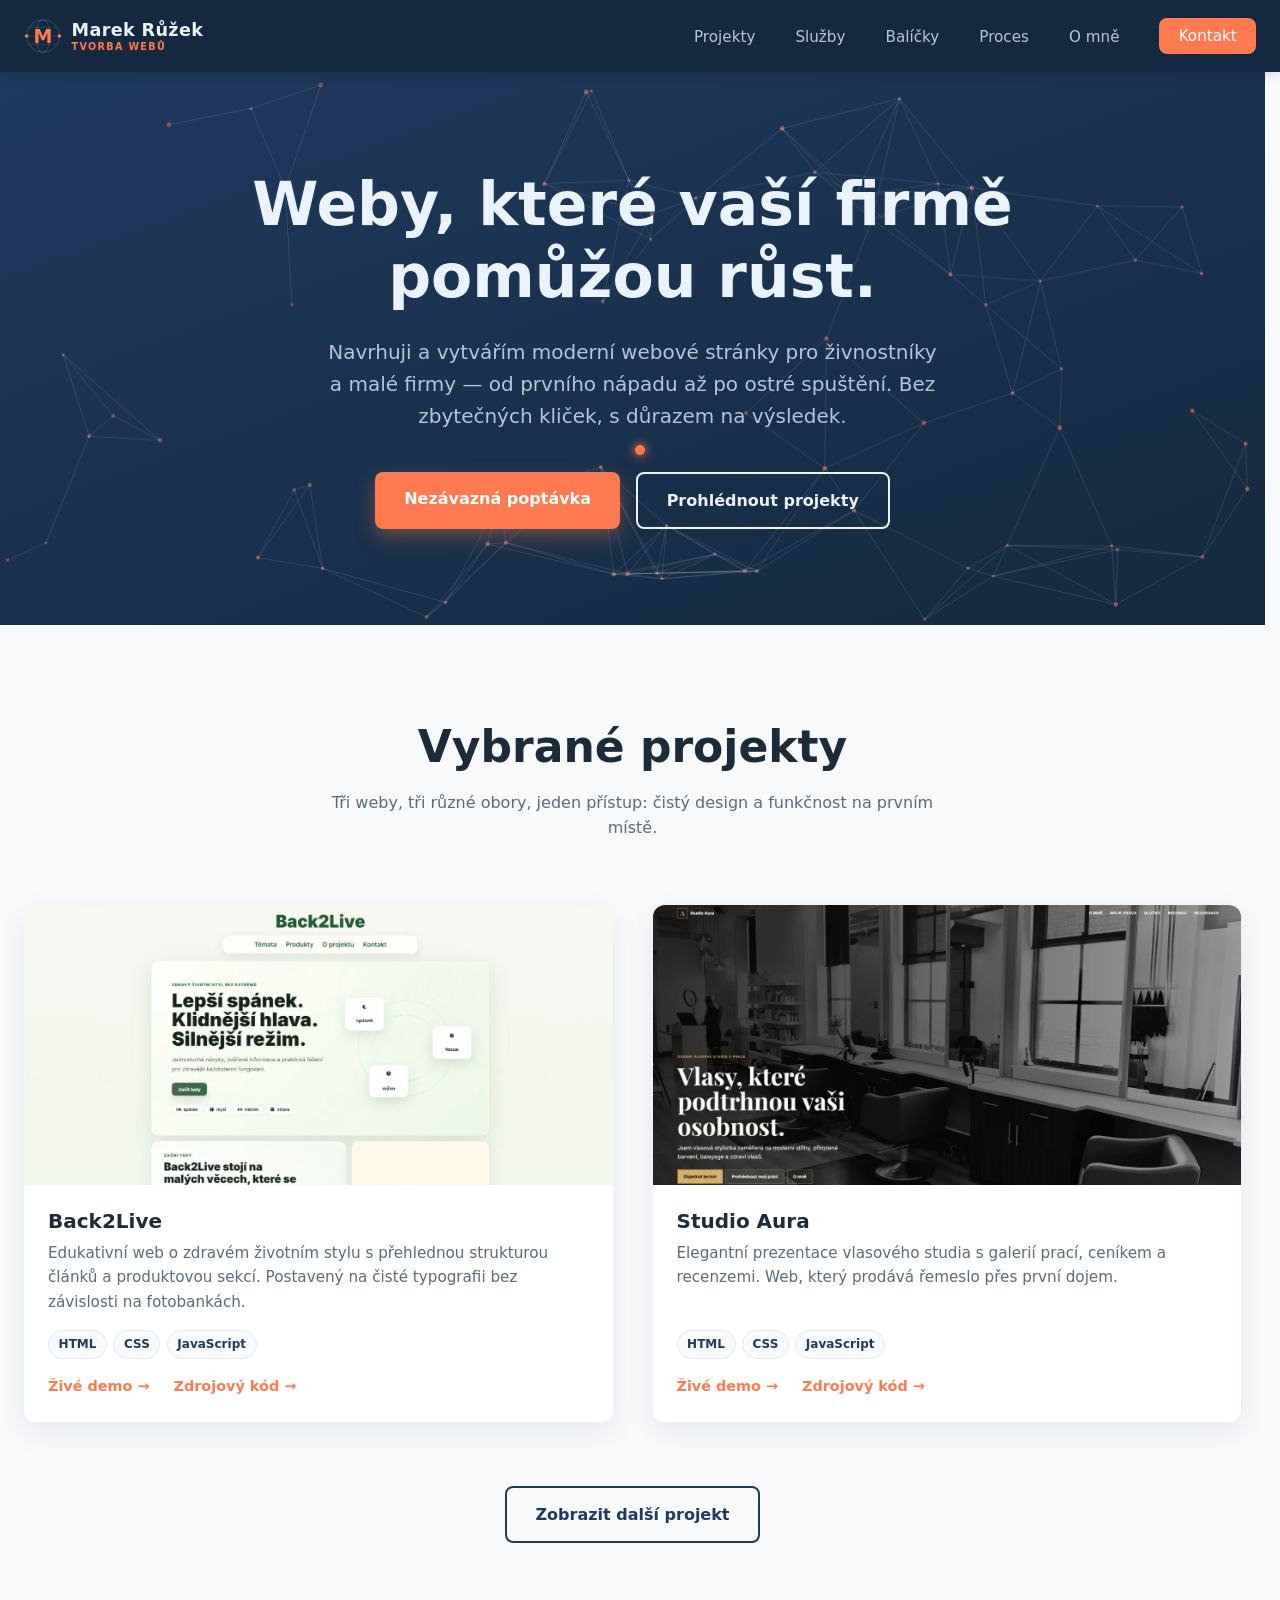
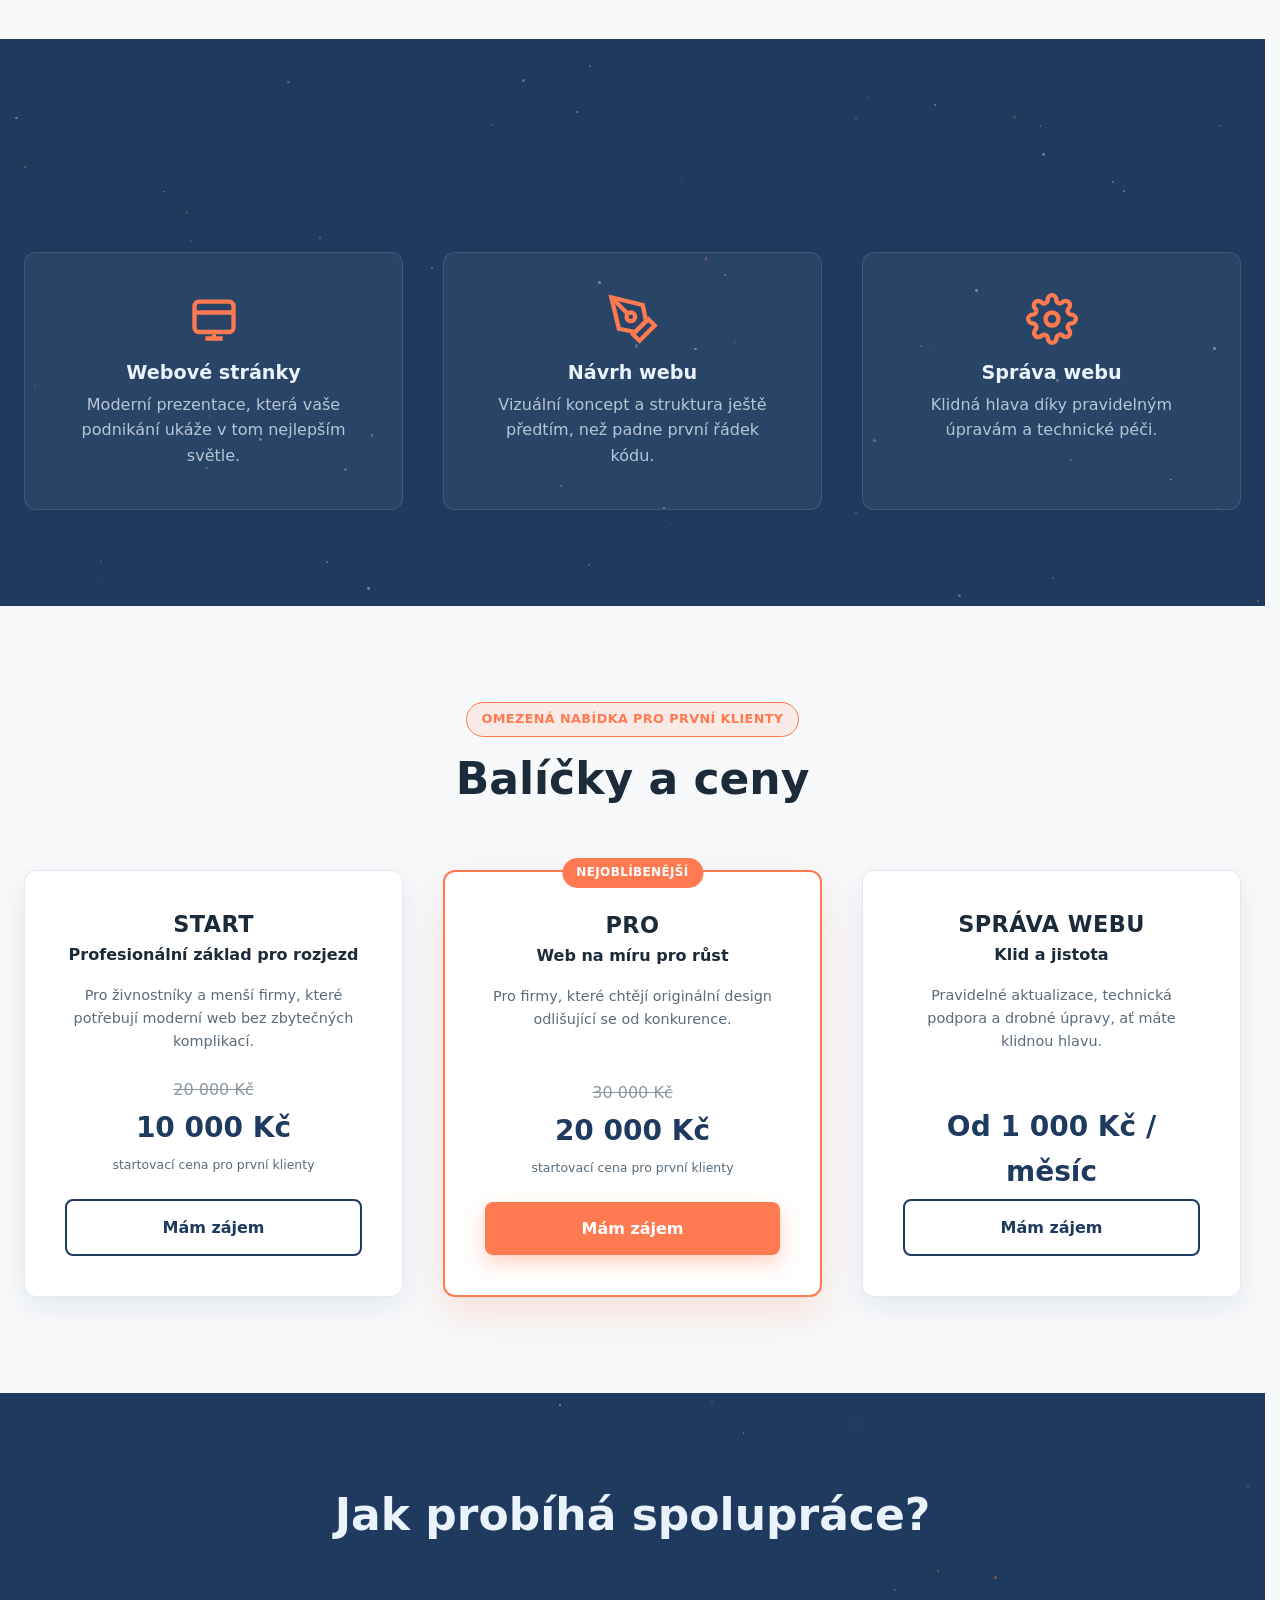
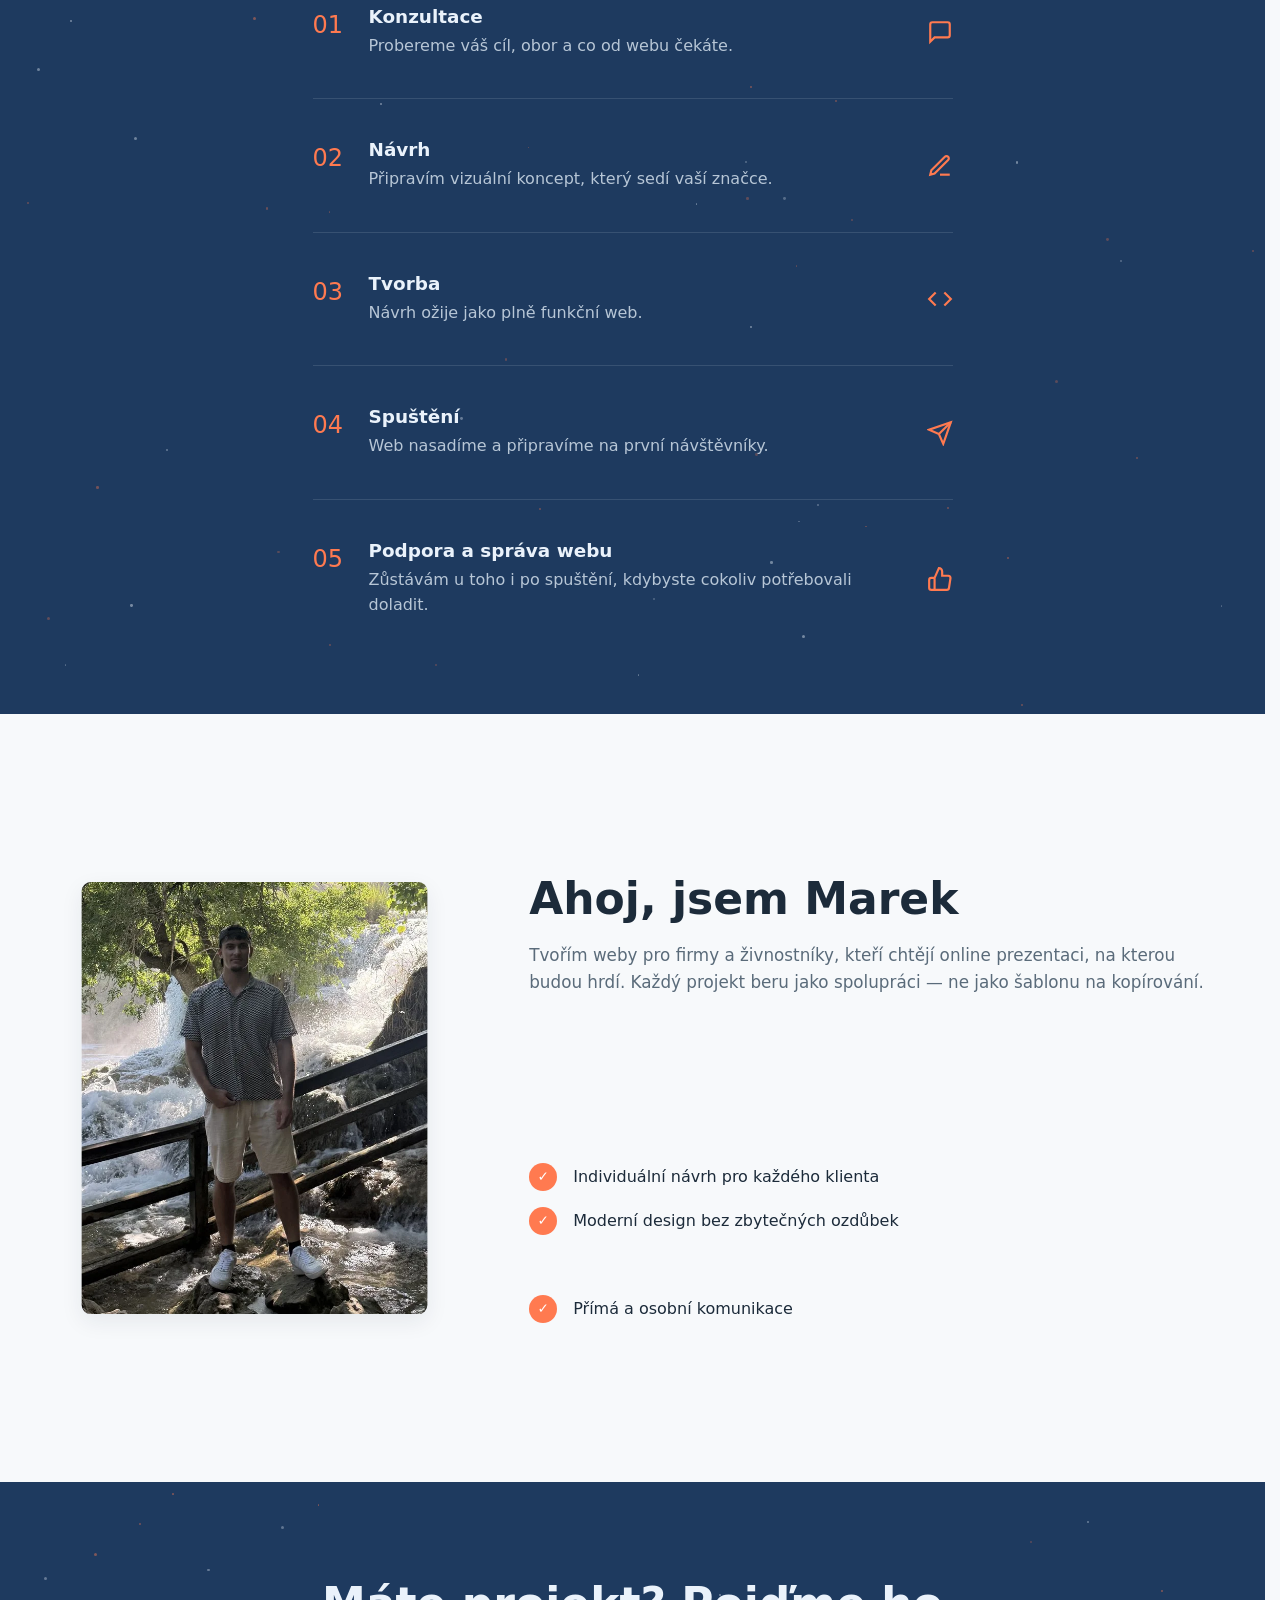
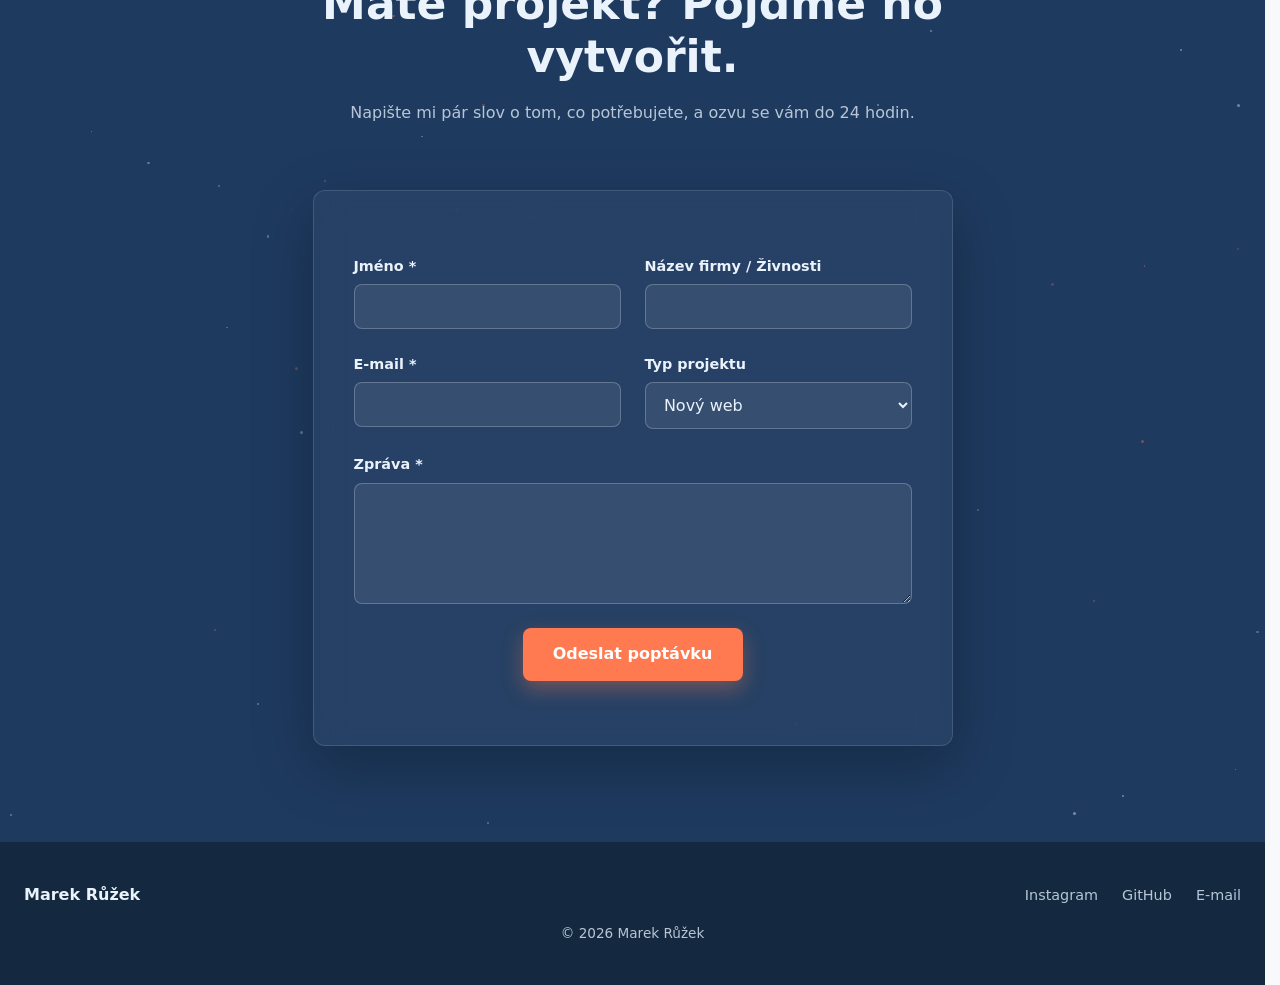
==== commit 21d08109: "Add SEO metadata, structured data, and sitemap - Open Graph and Twitter Card meta tags with og-image" ====
--- a/index.html
+++ b/index.html
@@ -5,8 +5,46 @@
     <meta name="viewport" content="width=device-width, initial-scale=1.0">
     <title>Marek Růžek — Weby pro živnostníky a malé firmy</title>
     <meta name="description" content="Navrhuji a vytvářím moderní webové stránky pro živnostníky a malé firmy — od nápadu až po ostré spuštění.">
+    <link rel="canonical" href="https://marekruzek.cz/">
     <link rel="icon" href="images/favicon.ico">
+
+    <!-- Open Graph -->
+    <meta property="og:title" content="Marek Růžek — Weby pro živnostníky a malé firmy">
+    <meta property="og:description" content="Navrhuji a vytvářím moderní webové stránky pro živnostníky a malé firmy. Individuální přístup, moderní design a spolehlivá podpora po spuštění.">
+    <meta property="og:image" content="https://marekruzek.cz/images/og-image.png">
+    <meta property="og:url" content="https://marekruzek.cz/">
+    <meta property="og:type" content="website">
+    <meta property="og:locale" content="cs_CZ">
+
+    <!-- Twitter Card -->
+    <meta name="twitter:card" content="summary_large_image">
+    <meta name="twitter:title" content="Marek Růžek — Weby pro živnostníky a malé firmy">
+    <meta name="twitter:description" content="Navrhuji a vytvářím moderní webové stránky pro živnostníky a malé firmy. Individuální přístup, moderní design a spolehlivá podpora po spuštění.">
+    <meta name="twitter:image" content="https://marekruzek.cz/images/og-image.png">
+
     <link rel="stylesheet" href="style.min.css">
+
+    <!-- Strukturovaná data (schema.org) -->
+    <script type="application/ld+json">
+    {
+        "@context": "https://schema.org",
+        "@type": "ProfessionalService",
+        "name": "Marek Růžek — Tvorba webů",
+        "description": "Navrhuji a vytvářím moderní webové stránky pro živnostníky a malé firmy — od nápadu až po ostré spuštění.",
+        "url": "https://marekruzek.cz/",
+        "image": "https://marekruzek.cz/images/og-image.png",
+        "email": "marekruzek321@gmail.com",
+        "areaServed": "CZ",
+        "founder": {
+            "@type": "Person",
+            "name": "Marek Růžek"
+        },
+        "sameAs": [
+            "https://www.instagram.com/marek_ruzek/",
+            "https://github.com/marekruzek"
+        ]
+    }
+    </script>
 </head>
 <body>
 
@@ -294,7 +332,7 @@
                 <div class="about__media">
                     <picture>
                         <source srcset="images/mojefotka-card.webp" type="image/webp">
-                        <img src="images/mojefotka-card.jpg" alt="Marek Růžek" loading="lazy" width="900" height="1125">
+                        <img src="images/mojefotka-card.jpg" alt="Marek Růžek, tvůrce webových stránek" loading="lazy" width="900" height="1125">
                     </picture>
                 </div>
 
--- a/style.min.css
+++ b/style.min.css
@@ -1 +1 @@
-:root{--color-primary:#1E3A5F;--color-primary-dark:#14293F;--color-accent:#FF7A50;--color-accent-dark:#e6602f;--color-bg-light:#F7F9FB;--text-on-dark:#EAF2FB;--text-on-dark-muted:#B7C6D6;--text-heading:#1C2B3A;--text-body:#5A6B7A;--color-border-light:#E1E8EF;--color-accent-rgb:255,122,80;--text-on-dark-rgb:234,242,251;--space-xs:0.5rem;--space-sm:1rem;--space-md:1.5rem;--space-lg:2.5rem;--space-xl:4rem;--space-2xl:6rem;--radius:12px;--radius-sm:8px;--max-width:1280px;--transition:0.25s ease;--shadow-card:0 10px 30px rgba(20,41,63,0.08)}*,*::before,*::after{box-sizing:border-box;margin:0;padding:0}html{scroll-behavior:smooth;scrollbar-gutter:stable}body{font-family:'Segoe UI',system-ui,-apple-system,Roboto,Helvetica,Arial,sans-serif;color:var(--text-body);background-color:var(--color-bg-light);line-height:1.6;-webkit-font-smoothing:antialiased}img{max-width:100%;display:block}picture{display:contents}a{color:inherit;text-decoration:none}ul{list-style:none}button{font:inherit;cursor:pointer;border:none;background:none}h1,h2,h3{color:var(--text-heading);line-height:1.2;font-weight:700}.container{width:100%;max-width:var(--max-width);margin-inline:auto;padding-inline:var(--space-md)}.reveal{opacity:0;transform:translateY(20px);transition:opacity 0.4s ease,transform 0.4s ease}.reveal.is-visible{opacity:1;transform:translateY(0)}[data-aos="fade-up"],[data-aos="fade-right"]{opacity:0;transform:translateY(24px);transition-property:opacity,transform;transition-duration:0.6s;transition-timing-function:cubic-bezier(0.16,1,0.3,1)}[data-aos="fade-up"].aos-animate,[data-aos="fade-right"].aos-animate{opacity:1;transform:translateY(0)}@media (min-width:640px){[data-aos="fade-right"]{transform:translateX(-28px)}[data-aos="fade-right"].aos-animate{transform:translateX(0)}}[data-aos-delay="80"]{transition-delay:0.08s}[data-aos-delay="100"]{transition-delay:0.1s}[data-aos-delay="160"]{transition-delay:0.16s}[data-aos-delay="200"]{transition-delay:0.2s}[data-aos-delay="240"]{transition-delay:0.24s}@media (prefers-reduced-motion:reduce){.reveal{opacity:1;transform:none;transition:none}[data-aos="fade-up"],[data-aos="fade-right"]{opacity:1;transform:none;transition:none}html{scroll-behavior:auto}}html.has-custom-cursor,html.has-custom-cursor *{cursor:none !important}.cursor-comet{position:fixed;inset:0;z-index:9999;pointer-events:none}@media (pointer:coarse),(hover:none){.cursor-comet{display:none !important}}.cursor-dot{position:absolute;top:0;left:0;will-change:transform}.cursor-dot__inner{display:block;border-radius:50%;background-color:var(--color-accent);transform:translate(-50%,-50%) scale(1);transition:transform 0.25s ease,box-shadow 0.25s ease,opacity 0.25s ease}.cursor-dot--head .cursor-dot__inner{width:10px;height:10px;box-shadow:0 0 10px 2px rgba(var(--color-accent-rgb),0.6)}.cursor-comet.is-active .cursor-dot--head .cursor-dot__inner{opacity:0.1}.cursor-comet.is-active .cursor-dot__inner{transform:translate(-50%,-50%) scale(2.4)}.cursor-comet.is-active .cursor-dot--head .cursor-dot__inner{box-shadow:0 0 22px 6px rgba(var(--color-accent-rgb),0.85)}.btn{display:inline-block;padding:0.85rem 1.8rem;border-radius:var(--radius-sm);font-weight:600;font-size:1rem;text-align:center;transition:transform var(--transition),background-color var(--transition),color var(--transition),box-shadow var(--transition)}.btn--accent{background-color:var(--color-accent);color:#fff;box-shadow:0 8px 20px rgba(255,122,80,0.35)}.btn--accent:focus-visible{background-color:var(--color-accent-dark);transform:translateY(-2px)}@media (hover:hover) and (pointer:fine){.btn--accent:hover{background-color:var(--color-accent-dark);transform:translateY(-2px)}}.btn--outline{border:2px solid var(--text-on-dark);color:var(--text-on-dark)}.btn--outline:focus-visible{background-color:var(--text-on-dark);color:var(--color-primary);transform:translateY(-2px)}@media (hover:hover) and (pointer:fine){.btn--outline:hover{background-color:var(--text-on-dark);color:var(--color-primary);transform:translateY(-2px)}}.btn--outline-dark{border:2px solid var(--color-primary);color:var(--color-primary)}.btn--outline-dark:focus-visible{background-color:var(--color-primary);color:var(--text-on-dark);transform:translateY(-2px)}@media (hover:hover) and (pointer:fine){.btn--outline-dark:hover{background-color:var(--color-primary);color:var(--text-on-dark);transform:translateY(-2px)}}.header{position:fixed;top:0;left:0;right:0;z-index:100;background-color:var(--color-primary-dark);box-shadow:0 2px 12px rgba(0,0,0,0.15)}main{margin-top:72px}.nav{display:flex;align-items:center;justify-content:space-between;height:72px}.nav__logo{display:flex;align-items:center;gap:0.6rem;color:var(--text-on-dark)}.nav__logo-icon{width:38px;height:38px;flex-shrink:0;color:var(--color-accent)}.nav__logo-text{display:flex;flex-direction:column;line-height:1.15}.nav__logo-name{font-weight:700;font-size:1.1rem;letter-spacing:0.02em}.nav__logo-tagline{font-size:0.6rem;font-weight:700;letter-spacing:0.14em;text-transform:uppercase;color:var(--color-accent)}.nav__menu{display:flex;align-items:center;gap:var(--space-lg)}.nav__link{color:var(--text-on-dark-muted);font-weight:500;font-size:0.95rem;position:relative;padding-block:0.35rem;transition:color var(--transition)}.nav__link::after{content:'';position:absolute;left:0;bottom:-2px;width:0;height:2px;background-color:var(--color-accent);transition:width var(--transition)}.nav__link:focus-visible,.nav__link.is-active{color:var(--text-on-dark)}.nav__link.is-active::after{width:100%}@media (hover:hover) and (pointer:fine){.nav__link:hover{color:var(--text-on-dark)}.nav__link:hover::after{width:100%}}.nav__link--cta{background-color:var(--color-accent);color:#fff;padding:0.55rem 1.2rem;border-radius:var(--radius-sm)}.nav__link--cta::after{display:none}.nav__link--cta:focus-visible{background-color:var(--color-accent-dark);color:#fff}@media (hover:hover) and (pointer:fine){.nav__link--cta:hover{background-color:var(--color-accent-dark);color:#fff}}.nav__toggle{display:none;cursor:pointer}.hamburger input{display:none}.hamburger svg{height:2em;display:block;transition:transform 600ms cubic-bezier(0.4,0,0.2,1)}.hamburger .line{fill:none;stroke:var(--text-on-dark);stroke-linecap:round;stroke-linejoin:round;stroke-width:3;transition:stroke-dasharray 600ms cubic-bezier(0.4,0,0.2,1),stroke-dashoffset 600ms cubic-bezier(0.4,0,0.2,1)}.hamburger .line-top-bottom{stroke-dasharray:12 63}.hamburger input:checked + svg{transform:rotate(-45deg)}.hamburger input:checked + svg .line-top-bottom{stroke-dasharray:20 300;stroke-dashoffset:-32.42}.hero{position:relative;overflow:hidden;background:linear-gradient(160deg,var(--color-primary) 0%,var(--color-primary-dark) 100%);padding-block:var(--space-2xl);text-align:center}.hero__canvas{position:absolute;inset:0;z-index:0;pointer-events:none}.hero__inner{position:relative;z-index:1;max-width:820px}.hero__title{color:var(--text-on-dark);font-size:clamp(2.25rem,5vw,3.75rem);margin-bottom:var(--space-md)}.hero__text{color:var(--text-on-dark-muted);font-size:clamp(1.05rem,2vw,1.25rem);max-width:620px;margin-inline:auto;margin-bottom:var(--space-lg)}.hero__actions{display:flex;flex-wrap:wrap;gap:var(--space-sm);justify-content:center}.section{padding-block:var(--space-2xl);scroll-margin-top:72px}.section--light{background-color:var(--color-bg-light)}.section--dark{position:relative;background-color:var(--color-primary)}.section--dark .container{position:relative;z-index:1}.section--dark h2,.section--dark h3{color:var(--text-on-dark)}.section--dark p{color:var(--text-on-dark-muted)}.section__heading{text-align:center;max-width:640px;margin-inline:auto;margin-bottom:var(--space-xl)}.section__heading h2{font-size:clamp(1.85rem,4vw,2.75rem);margin-bottom:var(--space-sm)}.badge{display:inline-block;background-color:rgba(255,122,80,0.12);color:var(--color-accent);border:1px solid var(--color-accent);font-size:0.8rem;font-weight:700;letter-spacing:0.03em;text-transform:uppercase;padding:0.4rem 0.9rem;border-radius:999px;margin-bottom:var(--space-sm)}.floating-dots{position:absolute;inset:0;overflow:hidden;pointer-events:none;z-index:0}.floating-dot{position:absolute;border-radius:50%;animation-name:floatDot;animation-timing-function:ease-in-out;animation-iteration-count:infinite}@keyframes floatDot{0%,100%{transform:translateY(0)}50%{transform:translateY(var(--dot-drift,-16px))}}.project-grid{display:grid;grid-template-columns:repeat(auto-fit,minmax(min(440px,100%),1fr));gap:var(--space-lg)}.project-card--extra{grid-column:1 / -1;width:100%;max-width:620px;margin:0 auto}.project-card--extra[hidden]{display:none}.project-more{display:flex;justify-content:center;margin-top:var(--space-xl)}.project-card{cursor:pointer;border-radius:var(--radius);box-shadow:var(--shadow-card);display:flex;flex-direction:column;transition:transform var(--transition),box-shadow var(--transition),opacity 0.6s ease}@media (hover:hover) and (pointer:fine){.project-card:hover{transform:translateY(-6px);box-shadow:0 16px 40px rgba(20,41,63,0.14)}}.project-card__inner{background-color:#fff;border-radius:var(--radius);overflow:hidden;display:flex;flex-direction:column;flex:1}.project-card__image{aspect-ratio:2.1 / 1;overflow:hidden;background-color:#fff}.project-card__image img{width:100%;height:100%;object-fit:cover;object-position:center top;display:block;transform:scale(1.02)}.project-card__body{padding:var(--space-md);display:flex;flex-direction:column;flex:1}.project-card__body h3{font-size:1.25rem;margin-bottom:var(--space-xs)}.project-card__body p{font-size:0.95rem;margin-bottom:var(--space-sm);flex:1}.tags{display:flex;flex-wrap:wrap;gap:0.4rem;margin-bottom:var(--space-sm)}.tags li{font-size:0.75rem;font-weight:600;color:var(--color-primary);background-color:var(--color-bg-light);border:1px solid var(--color-border-light);padding:0.25rem 0.6rem;border-radius:999px}.project-card__links{display:flex;flex-wrap:wrap;gap:var(--space-md);font-size:0.9rem;font-weight:600}.project-card__links a{color:var(--color-accent);transition:color var(--transition)}.project-card__links a:focus-visible{color:var(--color-accent-dark);text-decoration:underline}@media (hover:hover) and (pointer:fine){.project-card__links a:hover{color:var(--color-accent-dark);text-decoration:underline}}.services-grid{display:grid;grid-template-columns:repeat(auto-fit,minmax(260px,1fr));gap:var(--space-lg)}.service-card{cursor:pointer;background-color:rgba(234,242,251,0.05);border:1px solid rgba(234,242,251,0.12);border-radius:var(--radius);padding:var(--space-lg);text-align:center;transition:transform var(--transition),border-color var(--transition),opacity 0.6s ease}.service-card:focus-visible{transform:translateY(-6px);border-color:var(--color-accent)}@media (hover:hover) and (pointer:fine){.service-card:hover{transform:translateY(-6px);border-color:var(--color-accent)}}.service-card__icon{width:52px;height:52px;margin:0 auto var(--space-sm);color:var(--color-accent)}.service-card__icon svg{width:100%;height:100%}.service-card h3{margin-bottom:var(--space-xs);font-size:1.2rem}.pricing-grid{display:grid;grid-template-columns:repeat(auto-fit,minmax(280px,1fr));gap:var(--space-lg);align-items:stretch}.pricing-card{position:relative;background-color:#fff;border:1px solid var(--color-border-light);border-radius:var(--radius);padding:var(--space-lg);box-shadow:var(--shadow-card);display:flex;flex-direction:column;text-align:center;transition:transform var(--transition),opacity 0.6s ease}@media (hover:hover) and (pointer:fine){.pricing-card:hover{transform:translateY(-6px)}}.pricing-card--featured{border:2px solid var(--color-accent);box-shadow:0 16px 40px rgba(255,122,80,0.2)}.pricing-card__badge{position:absolute;top:-14px;left:50%;transform:translateX(-50%);background-color:var(--color-accent);color:#fff;font-size:0.75rem;font-weight:700;text-transform:uppercase;letter-spacing:0.03em;padding:0.35rem 0.9rem;border-radius:999px;white-space:nowrap}.pricing-card h3{font-size:1.4rem;letter-spacing:0.02em;margin-bottom:0.3rem}.pricing-card__subtitle{font-weight:600;color:var(--text-heading);margin-bottom:var(--space-sm)}.pricing-card__desc{font-size:0.9rem;margin-bottom:var(--space-md);flex:1}.pricing-card__price{display:flex;flex-direction:column;align-items:center;gap:0.2rem;margin-bottom:0.3rem}.price-old{text-decoration:line-through;color:var(--text-body);font-size:1rem;opacity:0.7}.price-new{font-size:1.75rem;font-weight:700;color:var(--color-primary)}.pricing-card__note{font-size:0.78rem;color:var(--text-body);margin-bottom:var(--space-md)}.pricing-card .btn{margin-top:auto}.process-list{display:flex;flex-direction:column;gap:var(--space-lg);max-width:640px;margin-inline:auto;counter-reset:step}.process-step{display:flex;align-items:flex-start;gap:var(--space-sm);padding-bottom:var(--space-lg);border-bottom:1px solid rgba(234,242,251,0.12)}.process-step:last-child{border-bottom:none;padding-bottom:0}.process-step__number{flex-shrink:0;font-size:1.5rem;font-weight:500;color:var(--color-accent);min-width:40px}.process-step__body{min-width:0;flex:1}.process-step h3{margin-bottom:0.3rem;font-size:1.15rem}.process-step__icon{display:flex;flex-shrink:0;align-self:center;width:26px;height:26px;margin-left:auto;color:var(--color-accent)}.process-step__icon svg{width:100%;height:100%}.about{display:grid;grid-template-columns:0.8fr 1.2fr;grid-template-areas:"media text""media checklist";gap:var(--space-lg) var(--space-xl);align-items:center}.about__text,.checklist{transition:transform 0.3s cubic-bezier(0.22,0.61,0.36,1)}.about__text{grid-area:text}.about__media{grid-area:media;border-radius:var(--radius);overflow:hidden;box-shadow:var(--shadow-card);transition:transform 0.3s cubic-bezier(0.22,0.61,0.36,1)}.about__media img{width:100%;display:block;transition:transform 0.3s cubic-bezier(0.22,0.61,0.36,1)}.about__text h2{font-size:clamp(1.85rem,4vw,2.75rem);margin-bottom:var(--space-sm)}.about__text p{font-size:1.05rem}.checklist{grid-area:checklist;display:flex;flex-direction:column;gap:var(--space-sm)}.checklist li{display:flex;align-items:center;gap:var(--space-sm);font-weight:500;color:var(--text-heading)}.checklist__icon{flex-shrink:0;width:28px;height:28px;display:flex;align-items:center;justify-content:center;background-color:var(--color-accent);color:#fff;border-radius:50%;font-size:0.85rem;font-weight:700}.contact-form{max-width:640px;margin-inline:auto;display:flex;flex-direction:column;gap:var(--space-md);padding:var(--space-xl) var(--space-lg);border-radius:var(--radius);border:1px solid rgba(var(--text-on-dark-rgb),0.14);background-color:rgba(var(--text-on-dark-rgb),0.04);backdrop-filter:blur(16px);-webkit-backdrop-filter:blur(16px);box-shadow:0 20px 60px rgba(0,0,0,0.25)}.form-row{display:grid;grid-template-columns:1fr 1fr;gap:var(--space-md)}.form-group{display:flex;flex-direction:column;gap:0.4rem}.form-group label{font-size:0.9rem;font-weight:600;color:var(--text-on-dark)}.form-group input,.form-group select,.form-group textarea{background-color:rgba(234,242,251,0.08);border:1px solid rgba(234,242,251,0.25);border-radius:var(--radius-sm);padding:0.75rem 0.9rem;color:var(--text-on-dark);font-size:1rem;font-family:inherit;transition:border-color var(--transition),background-color var(--transition)}.form-group select option{color:var(--text-heading)}.form-group input::placeholder,.form-group textarea::placeholder{color:var(--text-on-dark-muted)}.form-group input:focus,.form-group select:focus,.form-group textarea:focus{outline:none;border-color:var(--color-accent);background-color:rgba(234,242,251,0.12)}.form-error{display:none;font-size:0.82rem;color:#ffb199}.form-group.is-invalid input,.form-group.is-invalid textarea{border-color:#ff5b5b}.form-group.is-invalid .form-error{display:block}.contact-form .btn{align-self:center;min-width:220px}.form-success{text-align:center;color:#8fd6a8;font-weight:600}.form-submit-error{text-align:center;color:#ffb199;font-weight:600}.form-submit-error a{color:inherit;text-decoration:underline}.form-honeypot{position:absolute;width:1px;height:1px;overflow:hidden;opacity:0;pointer-events:none}.footer{background-color:var(--color-primary-dark);padding-block:var(--space-lg)}.footer__inner{display:flex;flex-wrap:wrap;align-items:center;justify-content:space-between;gap:var(--space-sm)}.footer__name{color:var(--text-on-dark);font-weight:700}.footer__links{display:flex;gap:var(--space-md)}.footer__links a{color:var(--text-on-dark-muted);font-size:0.9rem;transition:color var(--transition)}.footer__links a:focus-visible{color:var(--color-accent)}@media (hover:hover) and (pointer:fine){.footer__links a:hover{color:var(--color-accent)}}.footer__copy{color:var(--text-on-dark-muted);font-size:0.85rem;width:100%;text-align:center;order:3}.back-to-top{position:fixed;bottom:var(--space-md);right:var(--space-md);width:44px;height:44px;display:flex;align-items:center;justify-content:center;background-color:var(--color-accent);color:#fff;border-radius:50%;font-size:1.2rem;box-shadow:0 8px 20px rgba(255,122,80,0.35);opacity:0;visibility:hidden;transform:translateY(10px);transition:opacity var(--transition),transform var(--transition),visibility var(--transition);z-index:90}.back-to-top.is-visible{opacity:1;visibility:visible;transform:translateY(0)}@media (min-width:640px) and (max-width:1023px){.services-grid,.pricing-grid{grid-template-columns:repeat(2,1fr)}.service-card:last-child,.pricing-card:last-child{grid-column:1 / -1;width:100%;max-width:calc(50% - var(--space-lg) / 2);margin-inline:auto}}@media (max-width:900px){.about{grid-template-columns:1fr;grid-template-areas:"text""media""checklist"}.about__media{width:100%;max-width:300px;margin-inline:auto}.about__media img{aspect-ratio:8 / 9;object-fit:cover;object-position:center 35%}}@media (min-width:640px) and (max-width:900px){.about{grid-template-columns:1fr 1fr;grid-template-areas:"text text""media checklist";align-items:center}.about__media{max-width:none;margin-inline:0}.checklist{justify-content:center}}@media (max-width:768px){.nav__toggle{display:inline-flex}.nav__menu{position:absolute;top:72px;left:0;right:0;flex-direction:column;align-items:flex-start;gap:0;background-color:var(--color-primary-dark);max-height:0;overflow:hidden;transition:max-height var(--transition)}.nav__menu.is-open{max-height:480px}.nav__menu li{width:100%}.nav__link{display:block;width:100%;padding:var(--space-sm) var(--space-md)}.nav__link::after{display:none}.nav__link--cta{margin:var(--space-sm) var(--space-md);width:calc(100% - 2 * var(--space-md))}.form-row{grid-template-columns:1fr}.footer__inner{justify-content:center;text-align:center}}@media (max-width:480px){:root{--space-2xl:3.5rem;--space-xl:2.5rem}.hero__actions{flex-direction:column;align-items:stretch}}+:root{--color-primary:#1E3A5F;--color-primary-dark:#14293F;--color-accent:#FF7A50;--color-accent-dark:#e6602f;--color-bg-light:#F7F9FB;--text-on-dark:#EAF2FB;--text-on-dark-muted:#B7C6D6;--text-heading:#1C2B3A;--text-body:#5A6B7A;--color-border-light:#E1E8EF;--color-accent-rgb:255,122,80;--text-on-dark-rgb:234,242,251;--space-xs:0.5rem;--space-sm:1rem;--space-md:1.5rem;--space-lg:2.5rem;--space-xl:4rem;--space-2xl:6rem;--radius:12px;--radius-sm:8px;--max-width:1280px;--transition:0.25s ease;--shadow-card:0 10px 30px rgba(20,41,63,0.08)}*,*::before,*::after{box-sizing:border-box;margin:0;padding:0}html{scroll-behavior:smooth;scrollbar-gutter:stable}body{font-family:'Segoe UI',system-ui,-apple-system,Roboto,Helvetica,Arial,sans-serif;color:var(--text-body);background-color:var(--color-bg-light);line-height:1.6;-webkit-font-smoothing:antialiased}img{max-width:100%;height:auto;display:block}picture{display:contents}a{color:inherit;text-decoration:none}ul{list-style:none}button{font:inherit;cursor:pointer;border:none;background:none}h1,h2,h3{color:var(--text-heading);line-height:1.2;font-weight:700}.container{width:100%;max-width:var(--max-width);margin-inline:auto;padding-inline:var(--space-md)}.reveal{opacity:0;transform:translateY(20px);transition:opacity 0.4s ease,transform 0.4s ease}.reveal.is-visible{opacity:1;transform:translateY(0)}[data-aos="fade-up"],[data-aos="fade-right"]{opacity:0;transform:translateY(24px);transition-property:opacity,transform;transition-duration:0.6s;transition-timing-function:cubic-bezier(0.16,1,0.3,1)}[data-aos="fade-up"].aos-animate,[data-aos="fade-right"].aos-animate{opacity:1;transform:translateY(0)}@media (min-width:640px){[data-aos="fade-right"]{transform:translateX(-28px)}[data-aos="fade-right"].aos-animate{transform:translateX(0)}}[data-aos-delay="80"]{transition-delay:0.08s}[data-aos-delay="100"]{transition-delay:0.1s}[data-aos-delay="160"]{transition-delay:0.16s}[data-aos-delay="200"]{transition-delay:0.2s}[data-aos-delay="240"]{transition-delay:0.24s}@media (prefers-reduced-motion:reduce){.reveal{opacity:1;transform:none;transition:none}[data-aos="fade-up"],[data-aos="fade-right"]{opacity:1;transform:none;transition:none}html{scroll-behavior:auto}}html.has-custom-cursor,html.has-custom-cursor *{cursor:none !important}.cursor-comet{position:fixed;inset:0;z-index:9999;pointer-events:none}@media (pointer:coarse),(hover:none){.cursor-comet{display:none !important}}.cursor-dot{position:absolute;top:0;left:0;will-change:transform}.cursor-dot__inner{display:block;border-radius:50%;background-color:var(--color-accent);transform:translate(-50%,-50%) scale(1);transition:transform 0.25s ease,box-shadow 0.25s ease,opacity 0.25s ease}.cursor-dot--head .cursor-dot__inner{width:10px;height:10px;box-shadow:0 0 10px 2px rgba(var(--color-accent-rgb),0.6)}.cursor-comet.is-active .cursor-dot--head .cursor-dot__inner{opacity:0.1}.cursor-comet.is-active .cursor-dot__inner{transform:translate(-50%,-50%) scale(2.4)}.cursor-comet.is-active .cursor-dot--head .cursor-dot__inner{box-shadow:0 0 22px 6px rgba(var(--color-accent-rgb),0.85)}.btn{display:inline-block;padding:0.85rem 1.8rem;border-radius:var(--radius-sm);font-weight:600;font-size:1rem;text-align:center;transition:transform var(--transition),background-color var(--transition),color var(--transition),box-shadow var(--transition)}.btn--accent{background-color:var(--color-accent);color:#fff;box-shadow:0 8px 20px rgba(255,122,80,0.35)}.btn--accent:focus-visible{background-color:var(--color-accent-dark);transform:translateY(-2px)}@media (hover:hover) and (pointer:fine){.btn--accent:hover{background-color:var(--color-accent-dark);transform:translateY(-2px)}}.btn--outline{border:2px solid var(--text-on-dark);color:var(--text-on-dark)}.btn--outline:focus-visible{background-color:var(--text-on-dark);color:var(--color-primary);transform:translateY(-2px)}@media (hover:hover) and (pointer:fine){.btn--outline:hover{background-color:var(--text-on-dark);color:var(--color-primary);transform:translateY(-2px)}}.btn--outline-dark{border:2px solid var(--color-primary);color:var(--color-primary)}.btn--outline-dark:focus-visible{background-color:var(--color-primary);color:var(--text-on-dark);transform:translateY(-2px)}@media (hover:hover) and (pointer:fine){.btn--outline-dark:hover{background-color:var(--color-primary);color:var(--text-on-dark);transform:translateY(-2px)}}.header{position:fixed;top:0;left:0;right:0;z-index:100;background-color:var(--color-primary-dark);box-shadow:0 2px 12px rgba(0,0,0,0.15)}main{margin-top:72px}.nav{display:flex;align-items:center;justify-content:space-between;height:72px}.nav__logo{display:flex;align-items:center;gap:0.6rem;color:var(--text-on-dark)}.nav__logo-icon{width:38px;height:38px;flex-shrink:0;color:var(--color-accent)}.nav__logo-text{display:flex;flex-direction:column;line-height:1.15}.nav__logo-name{font-weight:700;font-size:1.1rem;letter-spacing:0.02em}.nav__logo-tagline{font-size:0.6rem;font-weight:700;letter-spacing:0.14em;text-transform:uppercase;color:var(--color-accent)}.nav__menu{display:flex;align-items:center;gap:var(--space-lg)}.nav__link{color:var(--text-on-dark-muted);font-weight:500;font-size:0.95rem;position:relative;padding-block:0.35rem;transition:color var(--transition)}.nav__link::after{content:'';position:absolute;left:0;bottom:-2px;width:0;height:2px;background-color:var(--color-accent);transition:width var(--transition)}.nav__link:focus-visible,.nav__link.is-active{color:var(--text-on-dark)}.nav__link.is-active::after{width:100%}@media (hover:hover) and (pointer:fine){.nav__link:hover{color:var(--text-on-dark)}.nav__link:hover::after{width:100%}}.nav__link--cta{background-color:var(--color-accent);color:#fff;padding:0.55rem 1.2rem;border-radius:var(--radius-sm)}.nav__link--cta::after{display:none}.nav__link--cta:focus-visible{background-color:var(--color-accent-dark);color:#fff}@media (hover:hover) and (pointer:fine){.nav__link--cta:hover{background-color:var(--color-accent-dark);color:#fff}}.nav__toggle{display:none;cursor:pointer}.hamburger input{display:none}.hamburger svg{height:2em;display:block;transition:transform 600ms cubic-bezier(0.4,0,0.2,1)}.hamburger .line{fill:none;stroke:var(--text-on-dark);stroke-linecap:round;stroke-linejoin:round;stroke-width:3;transition:stroke-dasharray 600ms cubic-bezier(0.4,0,0.2,1),stroke-dashoffset 600ms cubic-bezier(0.4,0,0.2,1)}.hamburger .line-top-bottom{stroke-dasharray:12 63}.hamburger input:checked + svg{transform:rotate(-45deg)}.hamburger input:checked + svg .line-top-bottom{stroke-dasharray:20 300;stroke-dashoffset:-32.42}.hero{position:relative;overflow:hidden;background:linear-gradient(160deg,var(--color-primary) 0%,var(--color-primary-dark) 100%);padding-block:var(--space-2xl);text-align:center}.hero__canvas{position:absolute;inset:0;z-index:0;pointer-events:none}.hero__inner{position:relative;z-index:1;max-width:820px}.hero__title{color:var(--text-on-dark);font-size:clamp(2.25rem,5vw,3.75rem);margin-bottom:var(--space-md)}.hero__text{color:var(--text-on-dark-muted);font-size:clamp(1.05rem,2vw,1.25rem);max-width:620px;margin-inline:auto;margin-bottom:var(--space-lg)}.hero__actions{display:flex;flex-wrap:wrap;gap:var(--space-sm);justify-content:center}.section{padding-block:var(--space-2xl);scroll-margin-top:72px}.section--light{background-color:var(--color-bg-light)}.section--dark{position:relative;background-color:var(--color-primary)}.section--dark .container{position:relative;z-index:1}.section--dark h2,.section--dark h3{color:var(--text-on-dark)}.section--dark p{color:var(--text-on-dark-muted)}.section__heading{text-align:center;max-width:640px;margin-inline:auto;margin-bottom:var(--space-xl)}.section__heading h2{font-size:clamp(1.85rem,4vw,2.75rem);margin-bottom:var(--space-sm)}.badge{display:inline-block;background-color:rgba(255,122,80,0.12);color:var(--color-accent);border:1px solid var(--color-accent);font-size:0.8rem;font-weight:700;letter-spacing:0.03em;text-transform:uppercase;padding:0.4rem 0.9rem;border-radius:999px;margin-bottom:var(--space-sm)}.floating-dots{position:absolute;inset:0;overflow:hidden;pointer-events:none;z-index:0}.floating-dot{position:absolute;border-radius:50%;animation-name:floatDot;animation-timing-function:ease-in-out;animation-iteration-count:infinite}@keyframes floatDot{0%,100%{transform:translateY(0)}50%{transform:translateY(var(--dot-drift,-16px))}}.project-grid{display:grid;grid-template-columns:repeat(auto-fit,minmax(min(440px,100%),1fr));gap:var(--space-lg)}.project-card--extra{grid-column:1 / -1;width:100%;max-width:620px;margin:0 auto}.project-card--extra[hidden]{display:none}.project-more{display:flex;justify-content:center;margin-top:var(--space-xl)}.project-card{cursor:pointer;border-radius:var(--radius);box-shadow:var(--shadow-card);display:flex;flex-direction:column;transition:transform var(--transition),box-shadow var(--transition),opacity 0.6s ease}@media (hover:hover) and (pointer:fine){.project-card:hover{transform:translateY(-6px);box-shadow:0 16px 40px rgba(20,41,63,0.14)}}.project-card__inner{background-color:#fff;border-radius:var(--radius);overflow:hidden;display:flex;flex-direction:column;flex:1}.project-card__image{aspect-ratio:2.1 / 1;overflow:hidden;background-color:#fff}.project-card__image img{width:100%;height:100%;object-fit:cover;object-position:center top;display:block;transform:scale(1.02)}.project-card__body{padding:var(--space-md);display:flex;flex-direction:column;flex:1}.project-card__body h3{font-size:1.25rem;margin-bottom:var(--space-xs)}.project-card__body p{font-size:0.95rem;margin-bottom:var(--space-sm);flex:1}.tags{display:flex;flex-wrap:wrap;gap:0.4rem;margin-bottom:var(--space-sm)}.tags li{font-size:0.75rem;font-weight:600;color:var(--color-primary);background-color:var(--color-bg-light);border:1px solid var(--color-border-light);padding:0.25rem 0.6rem;border-radius:999px}.project-card__links{display:flex;flex-wrap:wrap;gap:var(--space-md);font-size:0.9rem;font-weight:600}.project-card__links a{color:var(--color-accent);transition:color var(--transition)}.project-card__links a:focus-visible{color:var(--color-accent-dark);text-decoration:underline}@media (hover:hover) and (pointer:fine){.project-card__links a:hover{color:var(--color-accent-dark);text-decoration:underline}}.services-grid{display:grid;grid-template-columns:repeat(auto-fit,minmax(260px,1fr));gap:var(--space-lg)}.service-card{cursor:pointer;background-color:rgba(234,242,251,0.05);border:1px solid rgba(234,242,251,0.12);border-radius:var(--radius);padding:var(--space-lg);text-align:center;transition:transform var(--transition),border-color var(--transition),opacity 0.6s ease}.service-card:focus-visible{transform:translateY(-6px);border-color:var(--color-accent)}@media (hover:hover) and (pointer:fine){.service-card:hover{transform:translateY(-6px);border-color:var(--color-accent)}}.service-card__icon{width:52px;height:52px;margin:0 auto var(--space-sm);color:var(--color-accent)}.service-card__icon svg{width:100%;height:100%}.service-card h3{margin-bottom:var(--space-xs);font-size:1.2rem}.pricing-grid{display:grid;grid-template-columns:repeat(auto-fit,minmax(280px,1fr));gap:var(--space-lg);align-items:stretch}.pricing-card{position:relative;background-color:#fff;border:1px solid var(--color-border-light);border-radius:var(--radius);padding:var(--space-lg);box-shadow:var(--shadow-card);display:flex;flex-direction:column;text-align:center;transition:transform var(--transition),opacity 0.6s ease}@media (hover:hover) and (pointer:fine){.pricing-card:hover{transform:translateY(-6px)}}.pricing-card--featured{border:2px solid var(--color-accent);box-shadow:0 16px 40px rgba(255,122,80,0.2)}.pricing-card__badge{position:absolute;top:-14px;left:50%;transform:translateX(-50%);background-color:var(--color-accent);color:#fff;font-size:0.75rem;font-weight:700;text-transform:uppercase;letter-spacing:0.03em;padding:0.35rem 0.9rem;border-radius:999px;white-space:nowrap}.pricing-card h3{font-size:1.4rem;letter-spacing:0.02em;margin-bottom:0.3rem}.pricing-card__subtitle{font-weight:600;color:var(--text-heading);margin-bottom:var(--space-sm)}.pricing-card__desc{font-size:0.9rem;margin-bottom:var(--space-md);flex:1}.pricing-card__price{display:flex;flex-direction:column;align-items:center;gap:0.2rem;margin-bottom:0.3rem}.price-old{text-decoration:line-through;color:var(--text-body);font-size:1rem;opacity:0.7}.price-new{font-size:1.75rem;font-weight:700;color:var(--color-primary)}.pricing-card__note{font-size:0.78rem;color:var(--text-body);margin-bottom:var(--space-md)}.pricing-card .btn{margin-top:auto}.process-list{display:flex;flex-direction:column;gap:var(--space-lg);max-width:640px;margin-inline:auto;counter-reset:step}.process-step{display:flex;align-items:flex-start;gap:var(--space-sm);padding-bottom:var(--space-lg);border-bottom:1px solid rgba(234,242,251,0.12)}.process-step:last-child{border-bottom:none;padding-bottom:0}.process-step__number{flex-shrink:0;font-size:1.5rem;font-weight:500;color:var(--color-accent);min-width:40px}.process-step__body{min-width:0;flex:1}.process-step h3{margin-bottom:0.3rem;font-size:1.15rem}.process-step__icon{display:flex;flex-shrink:0;align-self:center;width:26px;height:26px;margin-left:auto;color:var(--color-accent)}.process-step__icon svg{width:100%;height:100%}.about{display:grid;grid-template-columns:0.8fr 1.2fr;grid-template-areas:"media text""media checklist";gap:var(--space-lg) var(--space-xl);align-items:center}.about__text,.checklist{transition:transform 0.3s cubic-bezier(0.22,0.61,0.36,1)}.about__text{grid-area:text}.about__media{grid-area:media;border-radius:var(--radius);overflow:hidden;box-shadow:var(--shadow-card);transition:transform 0.3s cubic-bezier(0.22,0.61,0.36,1)}.about__media img{width:100%;display:block;transition:transform 0.3s cubic-bezier(0.22,0.61,0.36,1)}.about__text h2{font-size:clamp(1.85rem,4vw,2.75rem);margin-bottom:var(--space-sm)}.about__text p{font-size:1.05rem}.checklist{grid-area:checklist;display:flex;flex-direction:column;gap:var(--space-sm)}.checklist li{display:flex;align-items:center;gap:var(--space-sm);font-weight:500;color:var(--text-heading)}.checklist__icon{flex-shrink:0;width:28px;height:28px;display:flex;align-items:center;justify-content:center;background-color:var(--color-accent);color:#fff;border-radius:50%;font-size:0.85rem;font-weight:700}.contact-form{max-width:640px;margin-inline:auto;display:flex;flex-direction:column;gap:var(--space-md);padding:var(--space-xl) var(--space-lg);border-radius:var(--radius);border:1px solid rgba(var(--text-on-dark-rgb),0.14);background-color:rgba(var(--text-on-dark-rgb),0.04);backdrop-filter:blur(16px);-webkit-backdrop-filter:blur(16px);box-shadow:0 20px 60px rgba(0,0,0,0.25)}.form-row{display:grid;grid-template-columns:1fr 1fr;gap:var(--space-md)}.form-group{display:flex;flex-direction:column;gap:0.4rem}.form-group label{font-size:0.9rem;font-weight:600;color:var(--text-on-dark)}.form-group input,.form-group select,.form-group textarea{background-color:rgba(234,242,251,0.08);border:1px solid rgba(234,242,251,0.25);border-radius:var(--radius-sm);padding:0.75rem 0.9rem;color:var(--text-on-dark);font-size:1rem;font-family:inherit;transition:border-color var(--transition),background-color var(--transition)}.form-group select option{color:var(--text-heading)}.form-group input::placeholder,.form-group textarea::placeholder{color:var(--text-on-dark-muted)}.form-group input:focus,.form-group select:focus,.form-group textarea:focus{outline:none;border-color:var(--color-accent);background-color:rgba(234,242,251,0.12)}.form-error{display:none;font-size:0.82rem;color:#ffb199}.form-group.is-invalid input,.form-group.is-invalid textarea{border-color:#ff5b5b}.form-group.is-invalid .form-error{display:block}.contact-form .btn{align-self:center;min-width:220px}.form-success{text-align:center;color:#8fd6a8;font-weight:600}.form-submit-error{text-align:center;color:#ffb199;font-weight:600}.form-submit-error a{color:inherit;text-decoration:underline}.form-honeypot{position:absolute;width:1px;height:1px;overflow:hidden;opacity:0;pointer-events:none}.footer{background-color:var(--color-primary-dark);padding-block:var(--space-lg)}.footer__inner{display:flex;flex-wrap:wrap;align-items:center;justify-content:space-between;gap:var(--space-sm)}.footer__name{color:var(--text-on-dark);font-weight:700}.footer__links{display:flex;gap:var(--space-md)}.footer__links a{color:var(--text-on-dark-muted);font-size:0.9rem;transition:color var(--transition)}.footer__links a:focus-visible{color:var(--color-accent)}@media (hover:hover) and (pointer:fine){.footer__links a:hover{color:var(--color-accent)}}.footer__copy{color:var(--text-on-dark-muted);font-size:0.85rem;width:100%;text-align:center;order:3}.back-to-top{position:fixed;bottom:var(--space-md);right:var(--space-md);width:44px;height:44px;display:flex;align-items:center;justify-content:center;background-color:var(--color-accent);color:#fff;border-radius:50%;font-size:1.2rem;box-shadow:0 8px 20px rgba(255,122,80,0.35);opacity:0;visibility:hidden;transform:translateY(10px);transition:opacity var(--transition),transform var(--transition),visibility var(--transition);z-index:90}.back-to-top.is-visible{opacity:1;visibility:visible;transform:translateY(0)}@media (min-width:640px) and (max-width:1023px){.services-grid,.pricing-grid{grid-template-columns:repeat(2,1fr)}.service-card:last-child,.pricing-card:last-child{grid-column:1 / -1;width:100%;max-width:calc(50% - var(--space-lg) / 2);margin-inline:auto}}@media (max-width:900px){.about{grid-template-columns:1fr;grid-template-areas:"text""media""checklist"}.about__media{width:100%;max-width:300px;margin-inline:auto}.about__media img{aspect-ratio:8 / 9;object-fit:cover;object-position:center 35%}}@media (min-width:640px) and (max-width:900px){.about{grid-template-columns:1fr 1fr;grid-template-areas:"text text""media checklist";align-items:center}.about__media{max-width:none;margin-inline:0}.checklist{justify-content:center}}@media (max-width:768px){.nav__toggle{display:inline-flex}.nav__menu{position:absolute;top:72px;left:0;right:0;flex-direction:column;align-items:flex-start;gap:0;background-color:var(--color-primary-dark);max-height:0;overflow:hidden;transition:max-height var(--transition)}.nav__menu.is-open{max-height:480px}.nav__menu li{width:100%}.nav__link{display:block;width:100%;padding:var(--space-sm) var(--space-md)}.nav__link::after{display:none}.nav__link--cta{margin:var(--space-sm) var(--space-md);width:calc(100% - 2 * var(--space-md))}.form-row{grid-template-columns:1fr}.footer__inner{justify-content:center;text-align:center}}@media (max-width:480px){:root{--space-2xl:3.5rem;--space-xl:2.5rem}.hero__actions{flex-direction:column;align-items:stretch}}
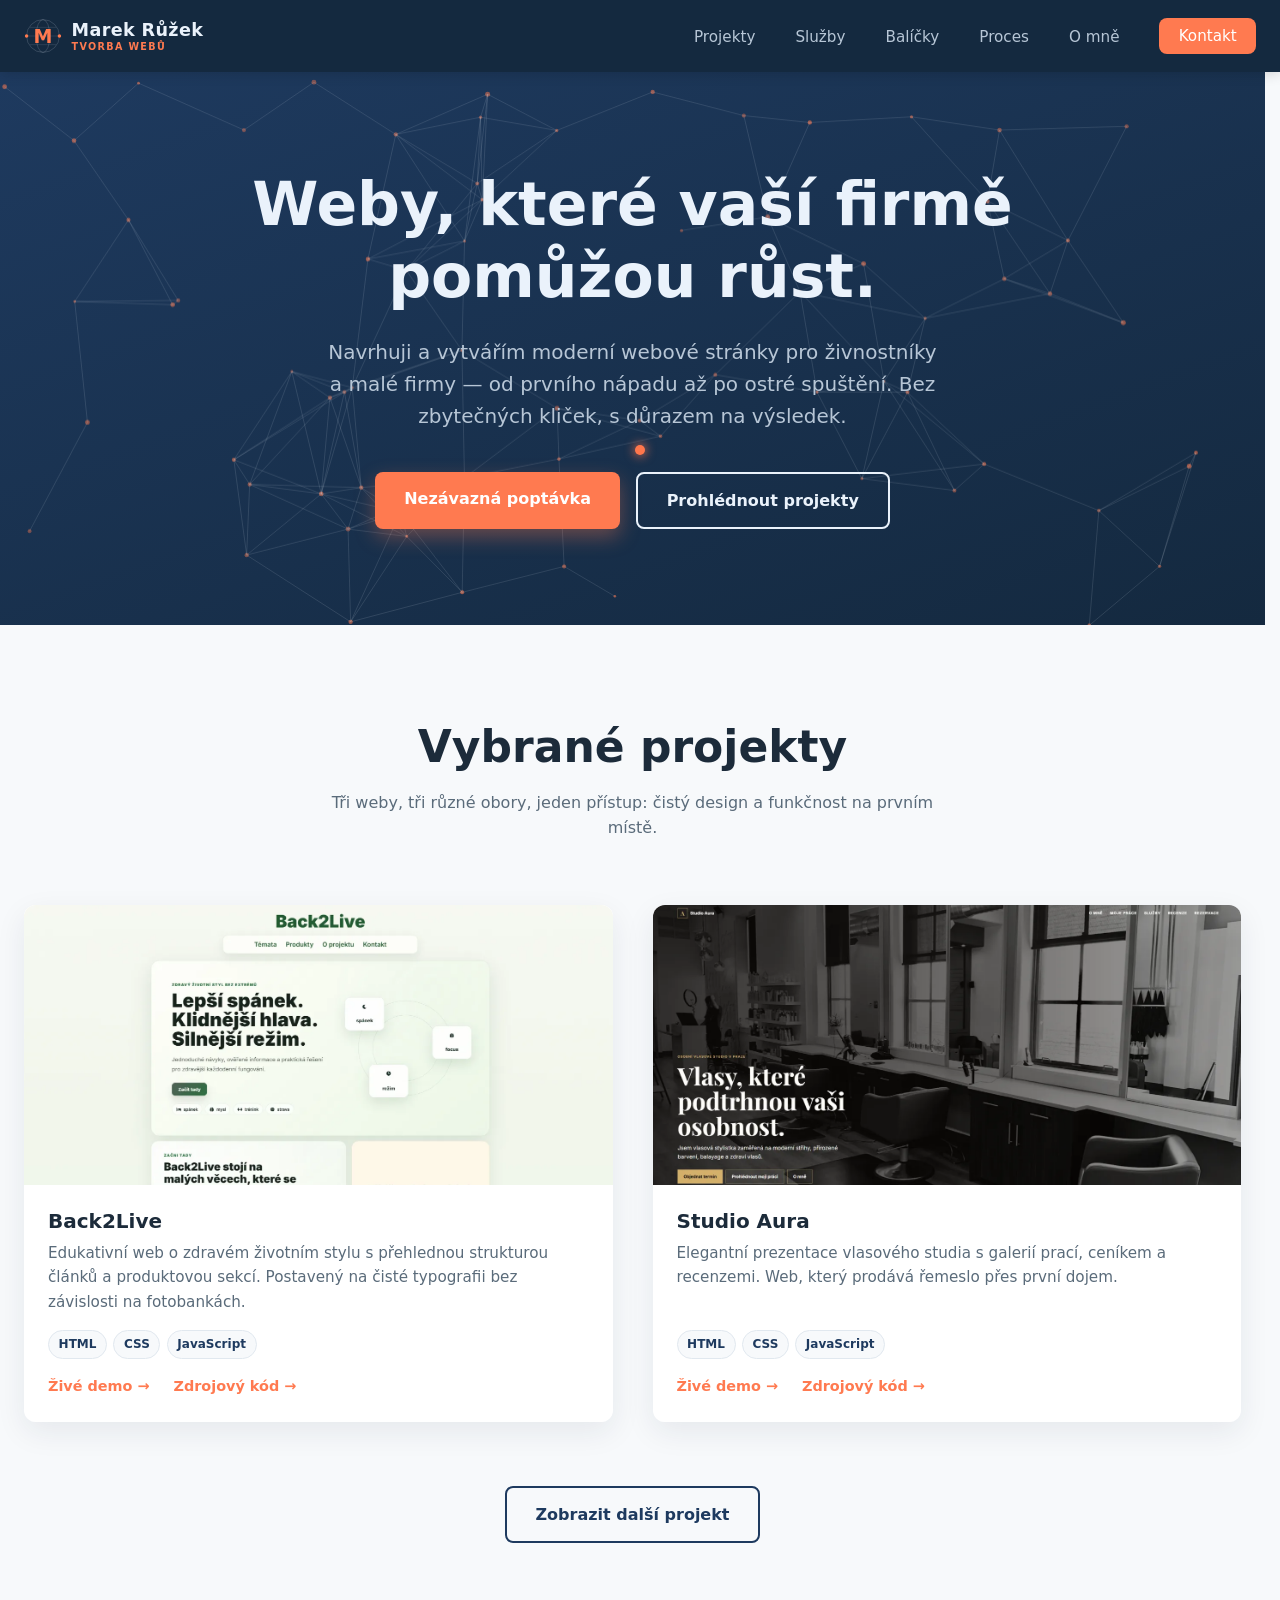
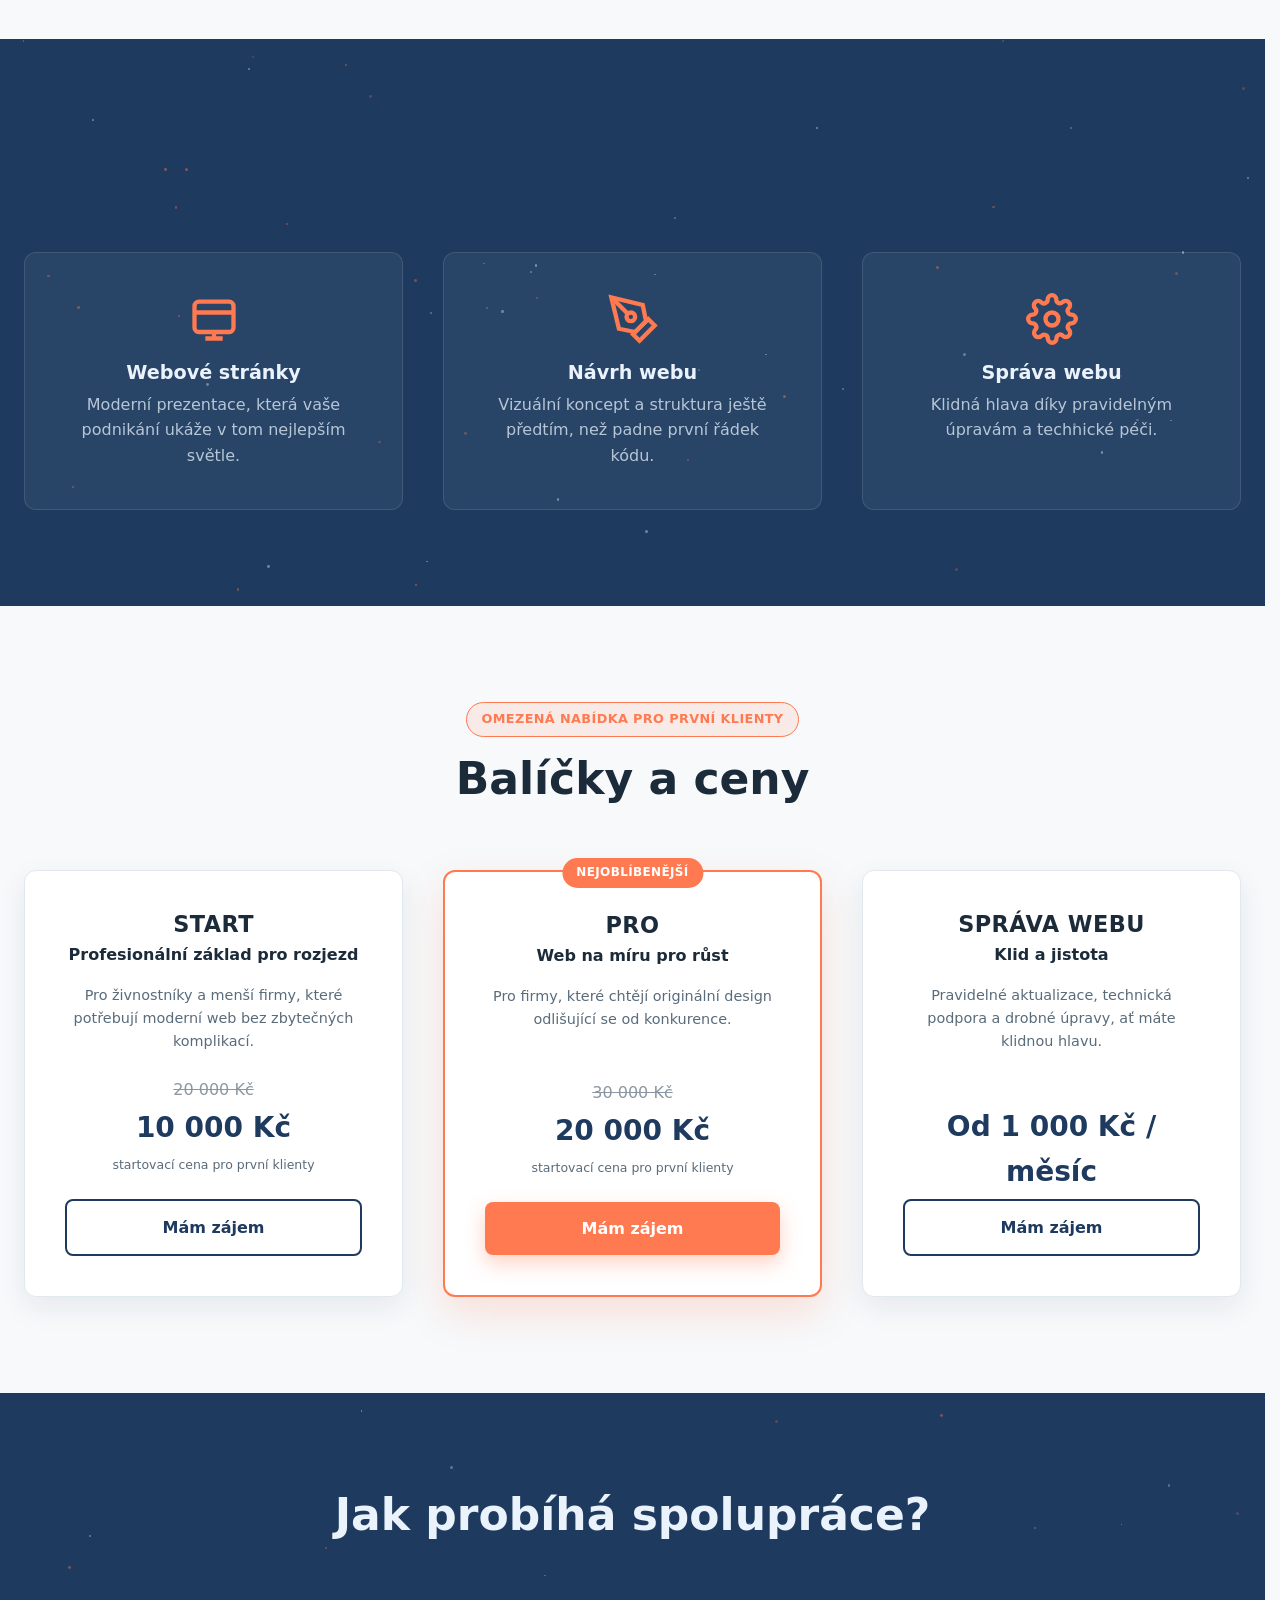
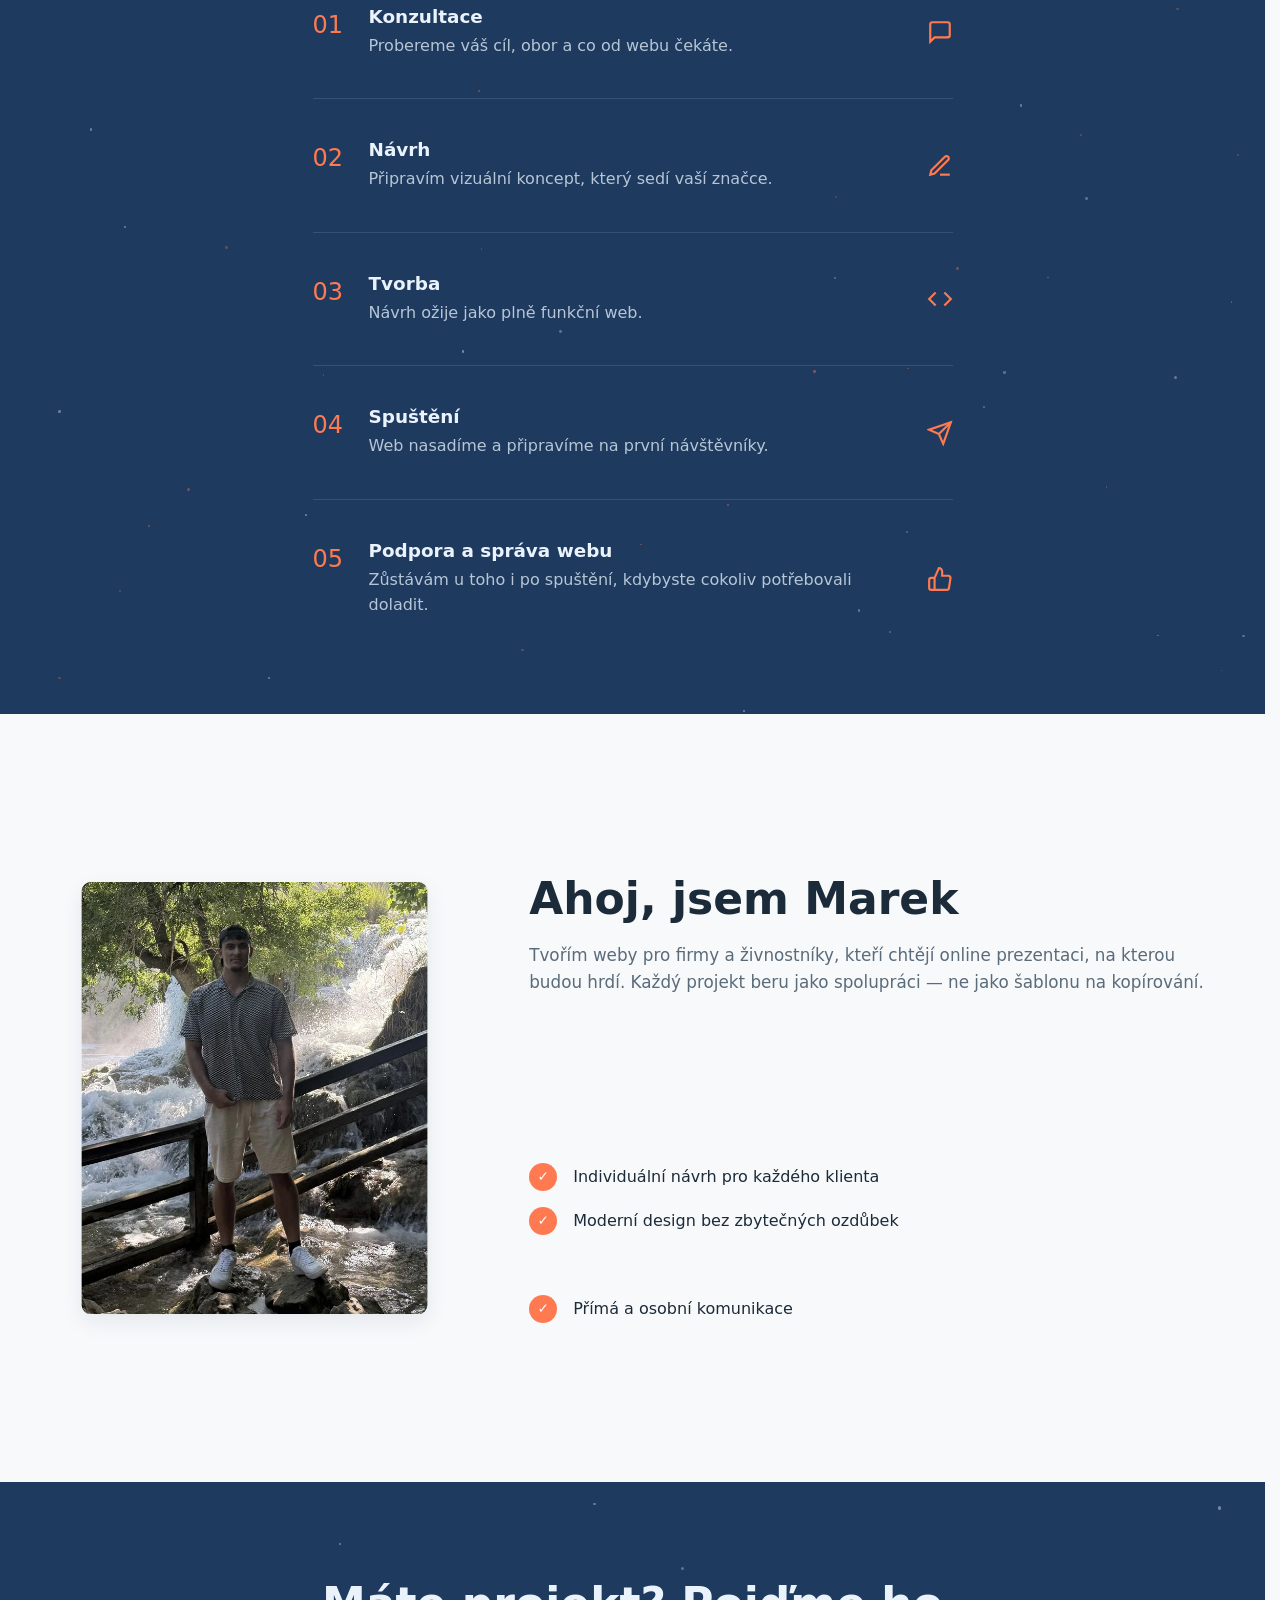
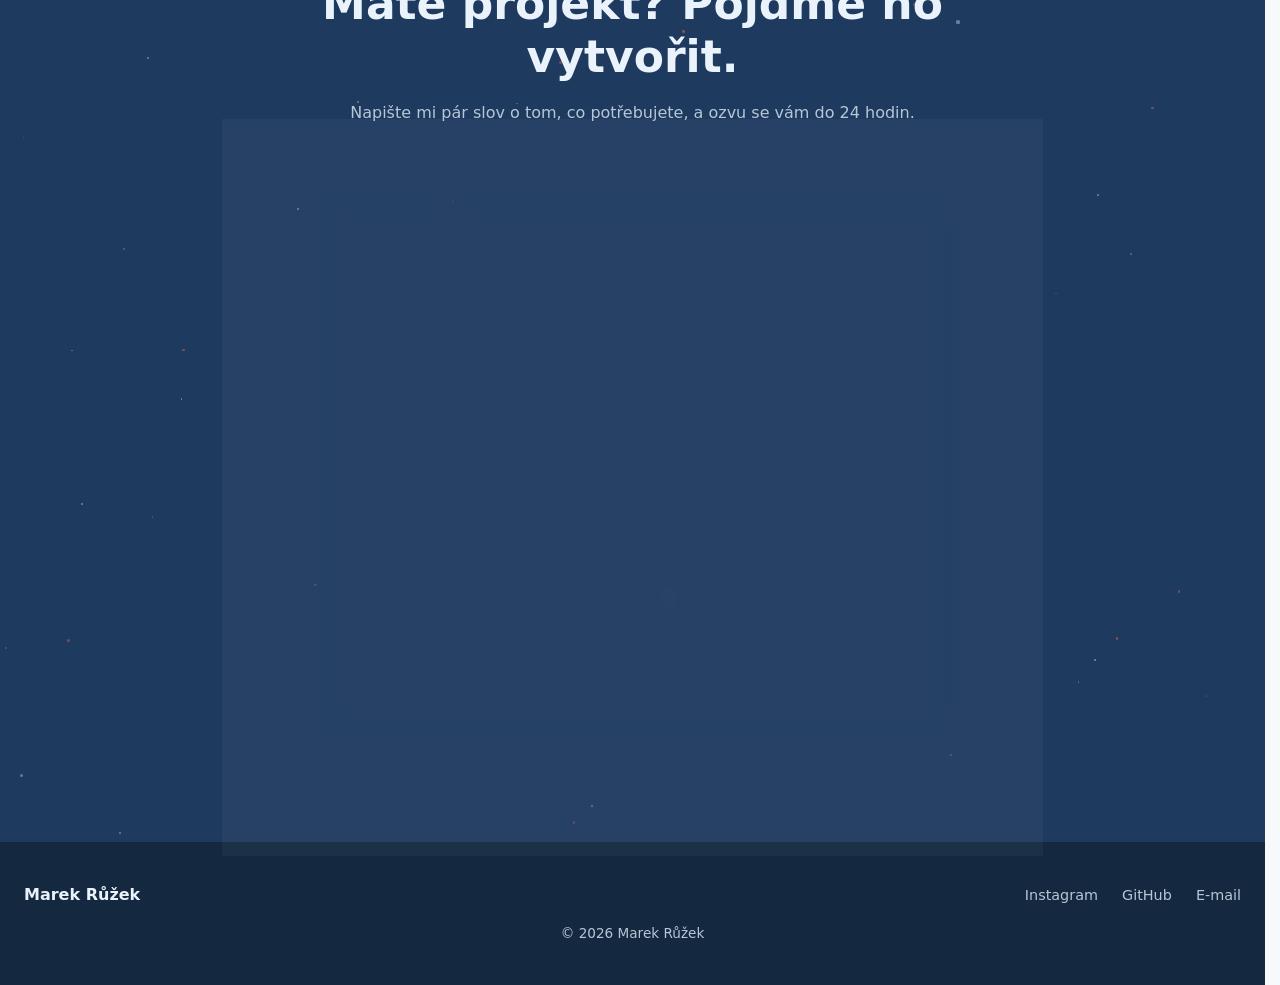
==== commit 35637cd6: "Fix mobile UX: demo links stay in-tab, projects peek on load, no stuck tap highlight - Živé demo lin" ====
--- a/index.html
+++ b/index.html
@@ -125,7 +125,7 @@
                                     <li>JavaScript</li>
                                 </ul>
                                 <div class="project-card__links">
-                                    <a href="https://marekruzek.github.io/Back2Live-edukativni_web_/" target="_blank" rel="noopener noreferrer" class="project-card__link--demo">Živé demo →</a>
+                                    <a href="https://marekruzek.github.io/Back2Live-edukativni_web_/" class="project-card__link--demo">Živé demo →</a>
                                     <a href="https://github.com/marekruzek/Back2Live-edukativni_web_" target="_blank" rel="noopener noreferrer">Zdrojový kód →</a>
                                 </div>
                             </div>
@@ -149,7 +149,7 @@
                                     <li>JavaScript</li>
                                 </ul>
                                 <div class="project-card__links">
-                                    <a href="https://marekruzek.github.io/Studio-Aura/" target="_blank" rel="noopener noreferrer" class="project-card__link--demo">Živé demo →</a>
+                                    <a href="https://marekruzek.github.io/Studio-Aura/" class="project-card__link--demo">Živé demo →</a>
                                     <a href="https://github.com/marekruzek/Studio-Aura" target="_blank" rel="noopener noreferrer">Zdrojový kód →</a>
                                 </div>
                             </div>
@@ -173,7 +173,7 @@
                                     <li>JavaScript</li>
                                 </ul>
                                 <div class="project-card__links">
-                                    <a href="https://marekruzek.github.io/Momentum-Online-Coaching/" target="_blank" rel="noopener noreferrer" class="project-card__link--demo">Živé demo →</a>
+                                    <a href="https://marekruzek.github.io/Momentum-Online-Coaching/" class="project-card__link--demo">Živé demo →</a>
                                     <a href="https://github.com/marekruzek/Momentum-Online-Coaching" target="_blank" rel="noopener noreferrer">Zdrojový kód →</a>
                                 </div>
                             </div>
--- a/style.min.css
+++ b/style.min.css
@@ -1 +1 @@
-:root{--color-primary:#1E3A5F;--color-primary-dark:#14293F;--color-accent:#FF7A50;--color-accent-dark:#e6602f;--color-bg-light:#F7F9FB;--text-on-dark:#EAF2FB;--text-on-dark-muted:#B7C6D6;--text-heading:#1C2B3A;--text-body:#5A6B7A;--color-border-light:#E1E8EF;--color-accent-rgb:255,122,80;--text-on-dark-rgb:234,242,251;--space-xs:0.5rem;--space-sm:1rem;--space-md:1.5rem;--space-lg:2.5rem;--space-xl:4rem;--space-2xl:6rem;--radius:12px;--radius-sm:8px;--max-width:1280px;--transition:0.25s ease;--shadow-card:0 10px 30px rgba(20,41,63,0.08)}*,*::before,*::after{box-sizing:border-box;margin:0;padding:0}html{scroll-behavior:smooth;scrollbar-gutter:stable}body{font-family:'Segoe UI',system-ui,-apple-system,Roboto,Helvetica,Arial,sans-serif;color:var(--text-body);background-color:var(--color-bg-light);line-height:1.6;-webkit-font-smoothing:antialiased}img{max-width:100%;height:auto;display:block}picture{display:contents}a{color:inherit;text-decoration:none}ul{list-style:none}button{font:inherit;cursor:pointer;border:none;background:none}h1,h2,h3{color:var(--text-heading);line-height:1.2;font-weight:700}.container{width:100%;max-width:var(--max-width);margin-inline:auto;padding-inline:var(--space-md)}.reveal{opacity:0;transform:translateY(20px);transition:opacity 0.4s ease,transform 0.4s ease}.reveal.is-visible{opacity:1;transform:translateY(0)}[data-aos="fade-up"],[data-aos="fade-right"]{opacity:0;transform:translateY(24px);transition-property:opacity,transform;transition-duration:0.6s;transition-timing-function:cubic-bezier(0.16,1,0.3,1)}[data-aos="fade-up"].aos-animate,[data-aos="fade-right"].aos-animate{opacity:1;transform:translateY(0)}@media (min-width:640px){[data-aos="fade-right"]{transform:translateX(-28px)}[data-aos="fade-right"].aos-animate{transform:translateX(0)}}[data-aos-delay="80"]{transition-delay:0.08s}[data-aos-delay="100"]{transition-delay:0.1s}[data-aos-delay="160"]{transition-delay:0.16s}[data-aos-delay="200"]{transition-delay:0.2s}[data-aos-delay="240"]{transition-delay:0.24s}@media (prefers-reduced-motion:reduce){.reveal{opacity:1;transform:none;transition:none}[data-aos="fade-up"],[data-aos="fade-right"]{opacity:1;transform:none;transition:none}html{scroll-behavior:auto}}html.has-custom-cursor,html.has-custom-cursor *{cursor:none !important}.cursor-comet{position:fixed;inset:0;z-index:9999;pointer-events:none}@media (pointer:coarse),(hover:none){.cursor-comet{display:none !important}}.cursor-dot{position:absolute;top:0;left:0;will-change:transform}.cursor-dot__inner{display:block;border-radius:50%;background-color:var(--color-accent);transform:translate(-50%,-50%) scale(1);transition:transform 0.25s ease,box-shadow 0.25s ease,opacity 0.25s ease}.cursor-dot--head .cursor-dot__inner{width:10px;height:10px;box-shadow:0 0 10px 2px rgba(var(--color-accent-rgb),0.6)}.cursor-comet.is-active .cursor-dot--head .cursor-dot__inner{opacity:0.1}.cursor-comet.is-active .cursor-dot__inner{transform:translate(-50%,-50%) scale(2.4)}.cursor-comet.is-active .cursor-dot--head .cursor-dot__inner{box-shadow:0 0 22px 6px rgba(var(--color-accent-rgb),0.85)}.btn{display:inline-block;padding:0.85rem 1.8rem;border-radius:var(--radius-sm);font-weight:600;font-size:1rem;text-align:center;transition:transform var(--transition),background-color var(--transition),color var(--transition),box-shadow var(--transition)}.btn--accent{background-color:var(--color-accent);color:#fff;box-shadow:0 8px 20px rgba(255,122,80,0.35)}.btn--accent:focus-visible{background-color:var(--color-accent-dark);transform:translateY(-2px)}@media (hover:hover) and (pointer:fine){.btn--accent:hover{background-color:var(--color-accent-dark);transform:translateY(-2px)}}.btn--outline{border:2px solid var(--text-on-dark);color:var(--text-on-dark)}.btn--outline:focus-visible{background-color:var(--text-on-dark);color:var(--color-primary);transform:translateY(-2px)}@media (hover:hover) and (pointer:fine){.btn--outline:hover{background-color:var(--text-on-dark);color:var(--color-primary);transform:translateY(-2px)}}.btn--outline-dark{border:2px solid var(--color-primary);color:var(--color-primary)}.btn--outline-dark:focus-visible{background-color:var(--color-primary);color:var(--text-on-dark);transform:translateY(-2px)}@media (hover:hover) and (pointer:fine){.btn--outline-dark:hover{background-color:var(--color-primary);color:var(--text-on-dark);transform:translateY(-2px)}}.header{position:fixed;top:0;left:0;right:0;z-index:100;background-color:var(--color-primary-dark);box-shadow:0 2px 12px rgba(0,0,0,0.15)}main{margin-top:72px}.nav{display:flex;align-items:center;justify-content:space-between;height:72px}.nav__logo{display:flex;align-items:center;gap:0.6rem;color:var(--text-on-dark)}.nav__logo-icon{width:38px;height:38px;flex-shrink:0;color:var(--color-accent)}.nav__logo-text{display:flex;flex-direction:column;line-height:1.15}.nav__logo-name{font-weight:700;font-size:1.1rem;letter-spacing:0.02em}.nav__logo-tagline{font-size:0.6rem;font-weight:700;letter-spacing:0.14em;text-transform:uppercase;color:var(--color-accent)}.nav__menu{display:flex;align-items:center;gap:var(--space-lg)}.nav__link{color:var(--text-on-dark-muted);font-weight:500;font-size:0.95rem;position:relative;padding-block:0.35rem;transition:color var(--transition)}.nav__link::after{content:'';position:absolute;left:0;bottom:-2px;width:0;height:2px;background-color:var(--color-accent);transition:width var(--transition)}.nav__link:focus-visible,.nav__link.is-active{color:var(--text-on-dark)}.nav__link.is-active::after{width:100%}@media (hover:hover) and (pointer:fine){.nav__link:hover{color:var(--text-on-dark)}.nav__link:hover::after{width:100%}}.nav__link--cta{background-color:var(--color-accent);color:#fff;padding:0.55rem 1.2rem;border-radius:var(--radius-sm)}.nav__link--cta::after{display:none}.nav__link--cta:focus-visible{background-color:var(--color-accent-dark);color:#fff}@media (hover:hover) and (pointer:fine){.nav__link--cta:hover{background-color:var(--color-accent-dark);color:#fff}}.nav__toggle{display:none;cursor:pointer}.hamburger input{display:none}.hamburger svg{height:2em;display:block;transition:transform 600ms cubic-bezier(0.4,0,0.2,1)}.hamburger .line{fill:none;stroke:var(--text-on-dark);stroke-linecap:round;stroke-linejoin:round;stroke-width:3;transition:stroke-dasharray 600ms cubic-bezier(0.4,0,0.2,1),stroke-dashoffset 600ms cubic-bezier(0.4,0,0.2,1)}.hamburger .line-top-bottom{stroke-dasharray:12 63}.hamburger input:checked + svg{transform:rotate(-45deg)}.hamburger input:checked + svg .line-top-bottom{stroke-dasharray:20 300;stroke-dashoffset:-32.42}.hero{position:relative;overflow:hidden;background:linear-gradient(160deg,var(--color-primary) 0%,var(--color-primary-dark) 100%);padding-block:var(--space-2xl);text-align:center}.hero__canvas{position:absolute;inset:0;z-index:0;pointer-events:none}.hero__inner{position:relative;z-index:1;max-width:820px}.hero__title{color:var(--text-on-dark);font-size:clamp(2.25rem,5vw,3.75rem);margin-bottom:var(--space-md)}.hero__text{color:var(--text-on-dark-muted);font-size:clamp(1.05rem,2vw,1.25rem);max-width:620px;margin-inline:auto;margin-bottom:var(--space-lg)}.hero__actions{display:flex;flex-wrap:wrap;gap:var(--space-sm);justify-content:center}.section{padding-block:var(--space-2xl);scroll-margin-top:72px}.section--light{background-color:var(--color-bg-light)}.section--dark{position:relative;background-color:var(--color-primary)}.section--dark .container{position:relative;z-index:1}.section--dark h2,.section--dark h3{color:var(--text-on-dark)}.section--dark p{color:var(--text-on-dark-muted)}.section__heading{text-align:center;max-width:640px;margin-inline:auto;margin-bottom:var(--space-xl)}.section__heading h2{font-size:clamp(1.85rem,4vw,2.75rem);margin-bottom:var(--space-sm)}.badge{display:inline-block;background-color:rgba(255,122,80,0.12);color:var(--color-accent);border:1px solid var(--color-accent);font-size:0.8rem;font-weight:700;letter-spacing:0.03em;text-transform:uppercase;padding:0.4rem 0.9rem;border-radius:999px;margin-bottom:var(--space-sm)}.floating-dots{position:absolute;inset:0;overflow:hidden;pointer-events:none;z-index:0}.floating-dot{position:absolute;border-radius:50%;animation-name:floatDot;animation-timing-function:ease-in-out;animation-iteration-count:infinite}@keyframes floatDot{0%,100%{transform:translateY(0)}50%{transform:translateY(var(--dot-drift,-16px))}}.project-grid{display:grid;grid-template-columns:repeat(auto-fit,minmax(min(440px,100%),1fr));gap:var(--space-lg)}.project-card--extra{grid-column:1 / -1;width:100%;max-width:620px;margin:0 auto}.project-card--extra[hidden]{display:none}.project-more{display:flex;justify-content:center;margin-top:var(--space-xl)}.project-card{cursor:pointer;border-radius:var(--radius);box-shadow:var(--shadow-card);display:flex;flex-direction:column;transition:transform var(--transition),box-shadow var(--transition),opacity 0.6s ease}@media (hover:hover) and (pointer:fine){.project-card:hover{transform:translateY(-6px);box-shadow:0 16px 40px rgba(20,41,63,0.14)}}.project-card__inner{background-color:#fff;border-radius:var(--radius);overflow:hidden;display:flex;flex-direction:column;flex:1}.project-card__image{aspect-ratio:2.1 / 1;overflow:hidden;background-color:#fff}.project-card__image img{width:100%;height:100%;object-fit:cover;object-position:center top;display:block;transform:scale(1.02)}.project-card__body{padding:var(--space-md);display:flex;flex-direction:column;flex:1}.project-card__body h3{font-size:1.25rem;margin-bottom:var(--space-xs)}.project-card__body p{font-size:0.95rem;margin-bottom:var(--space-sm);flex:1}.tags{display:flex;flex-wrap:wrap;gap:0.4rem;margin-bottom:var(--space-sm)}.tags li{font-size:0.75rem;font-weight:600;color:var(--color-primary);background-color:var(--color-bg-light);border:1px solid var(--color-border-light);padding:0.25rem 0.6rem;border-radius:999px}.project-card__links{display:flex;flex-wrap:wrap;gap:var(--space-md);font-size:0.9rem;font-weight:600}.project-card__links a{color:var(--color-accent);transition:color var(--transition)}.project-card__links a:focus-visible{color:var(--color-accent-dark);text-decoration:underline}@media (hover:hover) and (pointer:fine){.project-card__links a:hover{color:var(--color-accent-dark);text-decoration:underline}}.services-grid{display:grid;grid-template-columns:repeat(auto-fit,minmax(260px,1fr));gap:var(--space-lg)}.service-card{cursor:pointer;background-color:rgba(234,242,251,0.05);border:1px solid rgba(234,242,251,0.12);border-radius:var(--radius);padding:var(--space-lg);text-align:center;transition:transform var(--transition),border-color var(--transition),opacity 0.6s ease}.service-card:focus-visible{transform:translateY(-6px);border-color:var(--color-accent)}@media (hover:hover) and (pointer:fine){.service-card:hover{transform:translateY(-6px);border-color:var(--color-accent)}}.service-card__icon{width:52px;height:52px;margin:0 auto var(--space-sm);color:var(--color-accent)}.service-card__icon svg{width:100%;height:100%}.service-card h3{margin-bottom:var(--space-xs);font-size:1.2rem}.pricing-grid{display:grid;grid-template-columns:repeat(auto-fit,minmax(280px,1fr));gap:var(--space-lg);align-items:stretch}.pricing-card{position:relative;background-color:#fff;border:1px solid var(--color-border-light);border-radius:var(--radius);padding:var(--space-lg);box-shadow:var(--shadow-card);display:flex;flex-direction:column;text-align:center;transition:transform var(--transition),opacity 0.6s ease}@media (hover:hover) and (pointer:fine){.pricing-card:hover{transform:translateY(-6px)}}.pricing-card--featured{border:2px solid var(--color-accent);box-shadow:0 16px 40px rgba(255,122,80,0.2)}.pricing-card__badge{position:absolute;top:-14px;left:50%;transform:translateX(-50%);background-color:var(--color-accent);color:#fff;font-size:0.75rem;font-weight:700;text-transform:uppercase;letter-spacing:0.03em;padding:0.35rem 0.9rem;border-radius:999px;white-space:nowrap}.pricing-card h3{font-size:1.4rem;letter-spacing:0.02em;margin-bottom:0.3rem}.pricing-card__subtitle{font-weight:600;color:var(--text-heading);margin-bottom:var(--space-sm)}.pricing-card__desc{font-size:0.9rem;margin-bottom:var(--space-md);flex:1}.pricing-card__price{display:flex;flex-direction:column;align-items:center;gap:0.2rem;margin-bottom:0.3rem}.price-old{text-decoration:line-through;color:var(--text-body);font-size:1rem;opacity:0.7}.price-new{font-size:1.75rem;font-weight:700;color:var(--color-primary)}.pricing-card__note{font-size:0.78rem;color:var(--text-body);margin-bottom:var(--space-md)}.pricing-card .btn{margin-top:auto}.process-list{display:flex;flex-direction:column;gap:var(--space-lg);max-width:640px;margin-inline:auto;counter-reset:step}.process-step{display:flex;align-items:flex-start;gap:var(--space-sm);padding-bottom:var(--space-lg);border-bottom:1px solid rgba(234,242,251,0.12)}.process-step:last-child{border-bottom:none;padding-bottom:0}.process-step__number{flex-shrink:0;font-size:1.5rem;font-weight:500;color:var(--color-accent);min-width:40px}.process-step__body{min-width:0;flex:1}.process-step h3{margin-bottom:0.3rem;font-size:1.15rem}.process-step__icon{display:flex;flex-shrink:0;align-self:center;width:26px;height:26px;margin-left:auto;color:var(--color-accent)}.process-step__icon svg{width:100%;height:100%}.about{display:grid;grid-template-columns:0.8fr 1.2fr;grid-template-areas:"media text""media checklist";gap:var(--space-lg) var(--space-xl);align-items:center}.about__text,.checklist{transition:transform 0.3s cubic-bezier(0.22,0.61,0.36,1)}.about__text{grid-area:text}.about__media{grid-area:media;border-radius:var(--radius);overflow:hidden;box-shadow:var(--shadow-card);transition:transform 0.3s cubic-bezier(0.22,0.61,0.36,1)}.about__media img{width:100%;display:block;transition:transform 0.3s cubic-bezier(0.22,0.61,0.36,1)}.about__text h2{font-size:clamp(1.85rem,4vw,2.75rem);margin-bottom:var(--space-sm)}.about__text p{font-size:1.05rem}.checklist{grid-area:checklist;display:flex;flex-direction:column;gap:var(--space-sm)}.checklist li{display:flex;align-items:center;gap:var(--space-sm);font-weight:500;color:var(--text-heading)}.checklist__icon{flex-shrink:0;width:28px;height:28px;display:flex;align-items:center;justify-content:center;background-color:var(--color-accent);color:#fff;border-radius:50%;font-size:0.85rem;font-weight:700}.contact-form{max-width:640px;margin-inline:auto;display:flex;flex-direction:column;gap:var(--space-md);padding:var(--space-xl) var(--space-lg);border-radius:var(--radius);border:1px solid rgba(var(--text-on-dark-rgb),0.14);background-color:rgba(var(--text-on-dark-rgb),0.04);backdrop-filter:blur(16px);-webkit-backdrop-filter:blur(16px);box-shadow:0 20px 60px rgba(0,0,0,0.25)}.form-row{display:grid;grid-template-columns:1fr 1fr;gap:var(--space-md)}.form-group{display:flex;flex-direction:column;gap:0.4rem}.form-group label{font-size:0.9rem;font-weight:600;color:var(--text-on-dark)}.form-group input,.form-group select,.form-group textarea{background-color:rgba(234,242,251,0.08);border:1px solid rgba(234,242,251,0.25);border-radius:var(--radius-sm);padding:0.75rem 0.9rem;color:var(--text-on-dark);font-size:1rem;font-family:inherit;transition:border-color var(--transition),background-color var(--transition)}.form-group select option{color:var(--text-heading)}.form-group input::placeholder,.form-group textarea::placeholder{color:var(--text-on-dark-muted)}.form-group input:focus,.form-group select:focus,.form-group textarea:focus{outline:none;border-color:var(--color-accent);background-color:rgba(234,242,251,0.12)}.form-error{display:none;font-size:0.82rem;color:#ffb199}.form-group.is-invalid input,.form-group.is-invalid textarea{border-color:#ff5b5b}.form-group.is-invalid .form-error{display:block}.contact-form .btn{align-self:center;min-width:220px}.form-success{text-align:center;color:#8fd6a8;font-weight:600}.form-submit-error{text-align:center;color:#ffb199;font-weight:600}.form-submit-error a{color:inherit;text-decoration:underline}.form-honeypot{position:absolute;width:1px;height:1px;overflow:hidden;opacity:0;pointer-events:none}.footer{background-color:var(--color-primary-dark);padding-block:var(--space-lg)}.footer__inner{display:flex;flex-wrap:wrap;align-items:center;justify-content:space-between;gap:var(--space-sm)}.footer__name{color:var(--text-on-dark);font-weight:700}.footer__links{display:flex;gap:var(--space-md)}.footer__links a{color:var(--text-on-dark-muted);font-size:0.9rem;transition:color var(--transition)}.footer__links a:focus-visible{color:var(--color-accent)}@media (hover:hover) and (pointer:fine){.footer__links a:hover{color:var(--color-accent)}}.footer__copy{color:var(--text-on-dark-muted);font-size:0.85rem;width:100%;text-align:center;order:3}.back-to-top{position:fixed;bottom:var(--space-md);right:var(--space-md);width:44px;height:44px;display:flex;align-items:center;justify-content:center;background-color:var(--color-accent);color:#fff;border-radius:50%;font-size:1.2rem;box-shadow:0 8px 20px rgba(255,122,80,0.35);opacity:0;visibility:hidden;transform:translateY(10px);transition:opacity var(--transition),transform var(--transition),visibility var(--transition);z-index:90}.back-to-top.is-visible{opacity:1;visibility:visible;transform:translateY(0)}@media (min-width:640px) and (max-width:1023px){.services-grid,.pricing-grid{grid-template-columns:repeat(2,1fr)}.service-card:last-child,.pricing-card:last-child{grid-column:1 / -1;width:100%;max-width:calc(50% - var(--space-lg) / 2);margin-inline:auto}}@media (max-width:900px){.about{grid-template-columns:1fr;grid-template-areas:"text""media""checklist"}.about__media{width:100%;max-width:300px;margin-inline:auto}.about__media img{aspect-ratio:8 / 9;object-fit:cover;object-position:center 35%}}@media (min-width:640px) and (max-width:900px){.about{grid-template-columns:1fr 1fr;grid-template-areas:"text text""media checklist";align-items:center}.about__media{max-width:none;margin-inline:0}.checklist{justify-content:center}}@media (max-width:768px){.nav__toggle{display:inline-flex}.nav__menu{position:absolute;top:72px;left:0;right:0;flex-direction:column;align-items:flex-start;gap:0;background-color:var(--color-primary-dark);max-height:0;overflow:hidden;transition:max-height var(--transition)}.nav__menu.is-open{max-height:480px}.nav__menu li{width:100%}.nav__link{display:block;width:100%;padding:var(--space-sm) var(--space-md)}.nav__link::after{display:none}.nav__link--cta{margin:var(--space-sm) var(--space-md);width:calc(100% - 2 * var(--space-md))}.form-row{grid-template-columns:1fr}.footer__inner{justify-content:center;text-align:center}}@media (max-width:480px){:root{--space-2xl:3.5rem;--space-xl:2.5rem}.hero__actions{flex-direction:column;align-items:stretch}}+:root{--color-primary:#1E3A5F;--color-primary-dark:#14293F;--color-accent:#FF7A50;--color-accent-dark:#e6602f;--color-bg-light:#F7F9FB;--text-on-dark:#EAF2FB;--text-on-dark-muted:#B7C6D6;--text-heading:#1C2B3A;--text-body:#5A6B7A;--color-border-light:#E1E8EF;--color-accent-rgb:255,122,80;--text-on-dark-rgb:234,242,251;--space-xs:0.5rem;--space-sm:1rem;--space-md:1.5rem;--space-lg:2.5rem;--space-xl:4rem;--space-2xl:6rem;--radius:12px;--radius-sm:8px;--max-width:1280px;--transition:0.25s ease;--shadow-card:0 10px 30px rgba(20,41,63,0.08)}*,*::before,*::after{box-sizing:border-box;margin:0;padding:0}html{scroll-behavior:smooth;scrollbar-gutter:stable}body{font-family:'Segoe UI',system-ui,-apple-system,Roboto,Helvetica,Arial,sans-serif;color:var(--text-body);background-color:var(--color-bg-light);line-height:1.6;-webkit-font-smoothing:antialiased}img{max-width:100%;height:auto;display:block}picture{display:contents}a{color:inherit;text-decoration:none}ul{list-style:none}button{font:inherit;cursor:pointer;border:none;background:none}h1,h2,h3{color:var(--text-heading);line-height:1.2;font-weight:700}.container{width:100%;max-width:var(--max-width);margin-inline:auto;padding-inline:var(--space-md)}.reveal{opacity:0;transform:translateY(20px);transition:opacity 0.4s ease,transform 0.4s ease}.reveal.is-visible{opacity:1;transform:translateY(0)}[data-aos="fade-up"],[data-aos="fade-right"]{opacity:0;transform:translateY(24px);transition-property:opacity,transform;transition-duration:0.6s;transition-timing-function:cubic-bezier(0.16,1,0.3,1)}[data-aos="fade-up"].aos-animate,[data-aos="fade-right"].aos-animate{opacity:1;transform:translateY(0)}@media (min-width:640px){[data-aos="fade-right"]{transform:translateX(-28px)}[data-aos="fade-right"].aos-animate{transform:translateX(0)}}[data-aos-delay="80"]{transition-delay:0.08s}[data-aos-delay="100"]{transition-delay:0.1s}[data-aos-delay="160"]{transition-delay:0.16s}[data-aos-delay="200"]{transition-delay:0.2s}[data-aos-delay="240"]{transition-delay:0.24s}@media (prefers-reduced-motion:reduce){.reveal{opacity:1;transform:none;transition:none}[data-aos="fade-up"],[data-aos="fade-right"]{opacity:1;transform:none;transition:none}html{scroll-behavior:auto}}html.has-custom-cursor,html.has-custom-cursor *{cursor:none !important}.cursor-comet{position:fixed;inset:0;z-index:9999;pointer-events:none}@media (pointer:coarse),(hover:none){.cursor-comet{display:none !important}}.cursor-dot{position:absolute;top:0;left:0;will-change:transform}.cursor-dot__inner{display:block;border-radius:50%;background-color:var(--color-accent);transform:translate(-50%,-50%) scale(1);transition:transform 0.25s ease,box-shadow 0.25s ease,opacity 0.25s ease}.cursor-dot--head .cursor-dot__inner{width:10px;height:10px;box-shadow:0 0 10px 2px rgba(var(--color-accent-rgb),0.6)}.cursor-comet.is-active .cursor-dot--head .cursor-dot__inner{opacity:0.1}.cursor-comet.is-active .cursor-dot__inner{transform:translate(-50%,-50%) scale(2.4)}.cursor-comet.is-active .cursor-dot--head .cursor-dot__inner{box-shadow:0 0 22px 6px rgba(var(--color-accent-rgb),0.85)}.btn{display:inline-block;padding:0.85rem 1.8rem;border-radius:var(--radius-sm);font-weight:600;font-size:1rem;text-align:center;transition:transform var(--transition),background-color var(--transition),color var(--transition),box-shadow var(--transition)}.btn--accent{background-color:var(--color-accent);color:#fff;box-shadow:0 8px 20px rgba(255,122,80,0.35)}.btn--accent:focus-visible{background-color:var(--color-accent-dark);transform:translateY(-2px)}@media (hover:hover) and (pointer:fine){.btn--accent:hover{background-color:var(--color-accent-dark);transform:translateY(-2px)}}.btn--outline{border:2px solid var(--text-on-dark);color:var(--text-on-dark)}.btn--outline:focus-visible{background-color:var(--text-on-dark);color:var(--color-primary);transform:translateY(-2px)}@media (hover:hover) and (pointer:fine){.btn--outline:hover{background-color:var(--text-on-dark);color:var(--color-primary);transform:translateY(-2px)}}.btn--outline-dark{border:2px solid var(--color-primary);color:var(--color-primary)}.btn--outline-dark:focus-visible{background-color:var(--color-primary);color:var(--text-on-dark);transform:translateY(-2px)}@media (hover:hover) and (pointer:fine){.btn--outline-dark:hover{background-color:var(--color-primary);color:var(--text-on-dark);transform:translateY(-2px)}}.header{position:fixed;top:0;left:0;right:0;z-index:100;background-color:var(--color-primary-dark);box-shadow:0 2px 12px rgba(0,0,0,0.15)}main{margin-top:72px}.nav{display:flex;align-items:center;justify-content:space-between;height:72px}.nav__logo{display:flex;align-items:center;gap:0.6rem;color:var(--text-on-dark)}.nav__logo-icon{width:38px;height:38px;flex-shrink:0;color:var(--color-accent)}.nav__logo-text{display:flex;flex-direction:column;line-height:1.15}.nav__logo-name{font-weight:700;font-size:1.1rem;letter-spacing:0.02em}.nav__logo-tagline{font-size:0.6rem;font-weight:700;letter-spacing:0.14em;text-transform:uppercase;color:var(--color-accent)}.nav__menu{display:flex;align-items:center;gap:var(--space-lg)}.nav__link{color:var(--text-on-dark-muted);font-weight:500;font-size:0.95rem;position:relative;padding-block:0.35rem;transition:color var(--transition)}.nav__link::after{content:'';position:absolute;left:0;bottom:-2px;width:0;height:2px;background-color:var(--color-accent);transition:width var(--transition)}.nav__link:focus-visible,.nav__link.is-active{color:var(--text-on-dark)}.nav__link.is-active::after{width:100%}@media (hover:hover) and (pointer:fine){.nav__link:hover{color:var(--text-on-dark)}.nav__link:hover::after{width:100%}}.nav__link--cta{background-color:var(--color-accent);color:#fff;padding:0.55rem 1.2rem;border-radius:var(--radius-sm)}.nav__link--cta::after{display:none}.nav__link--cta:focus-visible{background-color:var(--color-accent-dark);color:#fff}@media (hover:hover) and (pointer:fine){.nav__link--cta:hover{background-color:var(--color-accent-dark);color:#fff}}.nav__toggle{display:none;cursor:pointer}.hamburger input{display:none}.hamburger svg{height:2em;display:block;transition:transform 600ms cubic-bezier(0.4,0,0.2,1)}.hamburger .line{fill:none;stroke:var(--text-on-dark);stroke-linecap:round;stroke-linejoin:round;stroke-width:3;transition:stroke-dasharray 600ms cubic-bezier(0.4,0,0.2,1),stroke-dashoffset 600ms cubic-bezier(0.4,0,0.2,1)}.hamburger .line-top-bottom{stroke-dasharray:12 63}.hamburger input:checked + svg{transform:rotate(-45deg)}.hamburger input:checked + svg .line-top-bottom{stroke-dasharray:20 300;stroke-dashoffset:-32.42}.hero{position:relative;overflow:hidden;background:linear-gradient(160deg,var(--color-primary) 0%,var(--color-primary-dark) 100%);padding-block:var(--space-2xl);text-align:center}.hero__canvas{position:absolute;inset:0;z-index:0;pointer-events:none}.hero__inner{position:relative;z-index:1;max-width:820px}.hero__title{color:var(--text-on-dark);font-size:clamp(2.25rem,5vw,3.75rem);margin-bottom:var(--space-md)}.hero__text{color:var(--text-on-dark-muted);font-size:clamp(1.05rem,2vw,1.25rem);max-width:620px;margin-inline:auto;margin-bottom:var(--space-lg)}.hero__actions{display:flex;flex-wrap:wrap;gap:var(--space-sm);justify-content:center}.section{padding-block:var(--space-2xl);scroll-margin-top:72px}.section--light{background-color:var(--color-bg-light)}.section--dark{position:relative;background-color:var(--color-primary)}.section--dark .container{position:relative;z-index:1}.section--dark h2,.section--dark h3{color:var(--text-on-dark)}.section--dark p{color:var(--text-on-dark-muted)}.section__heading{text-align:center;max-width:640px;margin-inline:auto;margin-bottom:var(--space-xl)}.section__heading h2{font-size:clamp(1.85rem,4vw,2.75rem);margin-bottom:var(--space-sm)}.badge{display:inline-block;background-color:rgba(255,122,80,0.12);color:var(--color-accent);border:1px solid var(--color-accent);font-size:0.8rem;font-weight:700;letter-spacing:0.03em;text-transform:uppercase;padding:0.4rem 0.9rem;border-radius:999px;margin-bottom:var(--space-sm)}.floating-dots{position:absolute;inset:0;overflow:hidden;pointer-events:none;z-index:0}.floating-dot{position:absolute;border-radius:50%;animation-name:floatDot;animation-timing-function:ease-in-out;animation-iteration-count:infinite}@keyframes floatDot{0%,100%{transform:translateY(0)}50%{transform:translateY(var(--dot-drift,-16px))}}.project-grid{display:grid;grid-template-columns:repeat(auto-fit,minmax(min(440px,100%),1fr));gap:var(--space-lg)}.project-card--extra{grid-column:1 / -1;width:100%;max-width:620px;margin:0 auto}.project-card--extra[hidden]{display:none}.project-more{display:flex;justify-content:center;margin-top:var(--space-xl)}.project-card{cursor:pointer;border-radius:var(--radius);box-shadow:var(--shadow-card);display:flex;flex-direction:column;transition:transform var(--transition),box-shadow var(--transition),opacity 0.6s ease}@media (hover:hover) and (pointer:fine){.project-card:hover{transform:translateY(-6px);box-shadow:0 16px 40px rgba(20,41,63,0.14)}}.project-card__inner{background-color:#fff;border-radius:var(--radius);overflow:hidden;display:flex;flex-direction:column;flex:1}.project-card__image{aspect-ratio:2.1 / 1;overflow:hidden;background-color:#fff}.project-card__image img{width:100%;height:100%;object-fit:cover;object-position:center top;display:block;transform:scale(1.02)}.project-card__body{padding:var(--space-md);display:flex;flex-direction:column;flex:1}.project-card__body h3{font-size:1.25rem;margin-bottom:var(--space-xs)}.project-card__body p{font-size:0.95rem;margin-bottom:var(--space-sm);flex:1}.tags{display:flex;flex-wrap:wrap;gap:0.4rem;margin-bottom:var(--space-sm)}.tags li{font-size:0.75rem;font-weight:600;color:var(--color-primary);background-color:var(--color-bg-light);border:1px solid var(--color-border-light);padding:0.25rem 0.6rem;border-radius:999px}.project-card__links{display:flex;flex-wrap:wrap;gap:var(--space-md);font-size:0.9rem;font-weight:600}.project-card__links a{color:var(--color-accent);transition:color var(--transition)}.project-card__links a:focus-visible{color:var(--color-accent-dark);text-decoration:underline}@media (hover:hover) and (pointer:fine){.project-card__links a:hover{color:var(--color-accent-dark);text-decoration:underline}}.services-grid{display:grid;grid-template-columns:repeat(auto-fit,minmax(260px,1fr));gap:var(--space-lg)}.service-card{cursor:pointer;background-color:rgba(234,242,251,0.05);border:1px solid rgba(234,242,251,0.12);border-radius:var(--radius);padding:var(--space-lg);text-align:center;transition:transform var(--transition),border-color var(--transition),opacity 0.6s ease}.service-card:focus-visible{transform:translateY(-6px);border-color:var(--color-accent)}@media (hover:hover) and (pointer:fine){.service-card:hover{transform:translateY(-6px);border-color:var(--color-accent)}}.service-card__icon{width:52px;height:52px;margin:0 auto var(--space-sm);color:var(--color-accent)}.service-card__icon svg{width:100%;height:100%}.service-card h3{margin-bottom:var(--space-xs);font-size:1.2rem}.pricing-grid{display:grid;grid-template-columns:repeat(auto-fit,minmax(280px,1fr));gap:var(--space-lg);align-items:stretch}.pricing-card{position:relative;background-color:#fff;border:1px solid var(--color-border-light);border-radius:var(--radius);padding:var(--space-lg);box-shadow:var(--shadow-card);display:flex;flex-direction:column;text-align:center;transition:transform var(--transition),opacity 0.6s ease}@media (hover:hover) and (pointer:fine){.pricing-card:hover{transform:translateY(-6px)}}.pricing-card--featured{border:2px solid var(--color-accent);box-shadow:0 16px 40px rgba(255,122,80,0.2)}.pricing-card__badge{position:absolute;top:-14px;left:50%;transform:translateX(-50%);background-color:var(--color-accent);color:#fff;font-size:0.75rem;font-weight:700;text-transform:uppercase;letter-spacing:0.03em;padding:0.35rem 0.9rem;border-radius:999px;white-space:nowrap}.pricing-card h3{font-size:1.4rem;letter-spacing:0.02em;margin-bottom:0.3rem}.pricing-card__subtitle{font-weight:600;color:var(--text-heading);margin-bottom:var(--space-sm)}.pricing-card__desc{font-size:0.9rem;margin-bottom:var(--space-md);flex:1}.pricing-card__price{display:flex;flex-direction:column;align-items:center;gap:0.2rem;margin-bottom:0.3rem}.price-old{text-decoration:line-through;color:var(--text-body);font-size:1rem;opacity:0.7}.price-new{font-size:1.75rem;font-weight:700;color:var(--color-primary)}.pricing-card__note{font-size:0.78rem;color:var(--text-body);margin-bottom:var(--space-md)}.pricing-card .btn{margin-top:auto}.process-list{display:flex;flex-direction:column;gap:var(--space-lg);max-width:640px;margin-inline:auto;counter-reset:step}.process-step{display:flex;align-items:flex-start;gap:var(--space-sm);padding-bottom:var(--space-lg);border-bottom:1px solid rgba(234,242,251,0.12)}.process-step:last-child{border-bottom:none;padding-bottom:0}.process-step__number{flex-shrink:0;font-size:1.5rem;font-weight:500;color:var(--color-accent);min-width:40px}.process-step__body{min-width:0;flex:1}.process-step h3{margin-bottom:0.3rem;font-size:1.15rem}.process-step__icon{display:flex;flex-shrink:0;align-self:center;width:26px;height:26px;margin-left:auto;color:var(--color-accent)}.process-step__icon svg{width:100%;height:100%}.about{display:grid;grid-template-columns:0.8fr 1.2fr;grid-template-areas:"media text""media checklist";gap:var(--space-lg) var(--space-xl);align-items:center}.about__text,.checklist{transition:transform 0.3s cubic-bezier(0.22,0.61,0.36,1)}.about__text{grid-area:text}.about__media{grid-area:media;border-radius:var(--radius);overflow:hidden;box-shadow:var(--shadow-card);transition:transform 0.3s cubic-bezier(0.22,0.61,0.36,1)}.about__media img{width:100%;display:block;transition:transform 0.3s cubic-bezier(0.22,0.61,0.36,1)}.about__text h2{font-size:clamp(1.85rem,4vw,2.75rem);margin-bottom:var(--space-sm)}.about__text p{font-size:1.05rem}.checklist{grid-area:checklist;display:flex;flex-direction:column;gap:var(--space-sm)}.checklist li{display:flex;align-items:center;gap:var(--space-sm);font-weight:500;color:var(--text-heading)}.checklist__icon{flex-shrink:0;width:28px;height:28px;display:flex;align-items:center;justify-content:center;background-color:var(--color-accent);color:#fff;border-radius:50%;font-size:0.85rem;font-weight:700}.contact-form{max-width:640px;margin-inline:auto;display:flex;flex-direction:column;gap:var(--space-md);padding:var(--space-xl) var(--space-lg);border-radius:var(--radius);border:1px solid rgba(var(--text-on-dark-rgb),0.14);background-color:rgba(var(--text-on-dark-rgb),0.04);backdrop-filter:blur(16px);-webkit-backdrop-filter:blur(16px);box-shadow:0 20px 60px rgba(0,0,0,0.25)}.form-row{display:grid;grid-template-columns:1fr 1fr;gap:var(--space-md)}.form-group{display:flex;flex-direction:column;gap:0.4rem}.form-group label{font-size:0.9rem;font-weight:600;color:var(--text-on-dark)}.form-group input,.form-group select,.form-group textarea{background-color:rgba(234,242,251,0.08);border:1px solid rgba(234,242,251,0.25);border-radius:var(--radius-sm);padding:0.75rem 0.9rem;color:var(--text-on-dark);font-size:1rem;font-family:inherit;transition:border-color var(--transition),background-color var(--transition)}.form-group select option{color:var(--text-heading)}.form-group input::placeholder,.form-group textarea::placeholder{color:var(--text-on-dark-muted)}.form-group input:focus,.form-group select:focus,.form-group textarea:focus{outline:none;border-color:var(--color-accent);background-color:rgba(234,242,251,0.12)}.form-error{display:none;font-size:0.82rem;color:#ffb199}.form-group.is-invalid input,.form-group.is-invalid textarea{border-color:#ff5b5b}.form-group.is-invalid .form-error{display:block}.contact-form .btn{align-self:center;min-width:220px}.form-success{text-align:center;color:#8fd6a8;font-weight:600}.form-submit-error{text-align:center;color:#ffb199;font-weight:600}.form-submit-error a{color:inherit;text-decoration:underline}.form-honeypot{position:absolute;width:1px;height:1px;overflow:hidden;opacity:0;pointer-events:none}.footer{background-color:var(--color-primary-dark);padding-block:var(--space-lg)}.footer__inner{display:flex;flex-wrap:wrap;align-items:center;justify-content:space-between;gap:var(--space-sm)}.footer__name{color:var(--text-on-dark);font-weight:700}.footer__links{display:flex;gap:var(--space-md)}.footer__links a{color:var(--text-on-dark-muted);font-size:0.9rem;transition:color var(--transition)}.footer__links a:focus-visible{color:var(--color-accent)}@media (hover:hover) and (pointer:fine){.footer__links a:hover{color:var(--color-accent)}}.footer__copy{color:var(--text-on-dark-muted);font-size:0.85rem;width:100%;text-align:center;order:3}.back-to-top{position:fixed;bottom:var(--space-md);right:var(--space-md);width:44px;height:44px;display:flex;align-items:center;justify-content:center;background-color:var(--color-accent);color:#fff;border-radius:50%;font-size:1.2rem;box-shadow:0 8px 20px rgba(255,122,80,0.35);opacity:0;visibility:hidden;transform:translateY(10px);transition:opacity var(--transition),transform var(--transition),visibility var(--transition);z-index:90}.back-to-top.is-visible{opacity:1;visibility:visible;transform:translateY(0)}@media (min-width:640px) and (max-width:1023px){.services-grid,.pricing-grid{grid-template-columns:repeat(2,1fr)}.service-card:last-child,.pricing-card:last-child{grid-column:1 / -1;width:100%;max-width:calc(50% - var(--space-lg) / 2);margin-inline:auto}}@media (max-width:900px){.about{grid-template-columns:1fr;grid-template-areas:"text""media""checklist"}.about__media{width:100%;max-width:300px;margin-inline:auto}.about__media img{aspect-ratio:8 / 9;object-fit:cover;object-position:center 35%}}@media (min-width:640px) and (max-width:900px){.about{grid-template-columns:1fr 1fr;grid-template-areas:"text text""media checklist";align-items:center}.about__media{max-width:none;margin-inline:0}.checklist{justify-content:center}}@media (max-width:768px){.hero{padding-block:var(--space-xl)}.nav__toggle{display:inline-flex}.nav__menu{position:absolute;top:72px;left:0;right:0;flex-direction:column;align-items:flex-start;gap:0;background-color:var(--color-primary-dark);max-height:0;overflow:hidden;transition:max-height var(--transition)}.nav__menu.is-open{max-height:480px}.nav__menu li{width:100%}.nav__link{display:block;width:100%;padding:var(--space-sm) var(--space-md)}.nav__link::after{display:none}.nav__link--cta{margin:var(--space-sm) var(--space-md);width:calc(100% - 2 * var(--space-md))}.form-row{grid-template-columns:1fr}.footer__inner{justify-content:center;text-align:center}}@media (max-width:480px){:root{--space-2xl:3.5rem;--space-xl:2.5rem}.hero__actions{flex-direction:column;align-items:stretch}}
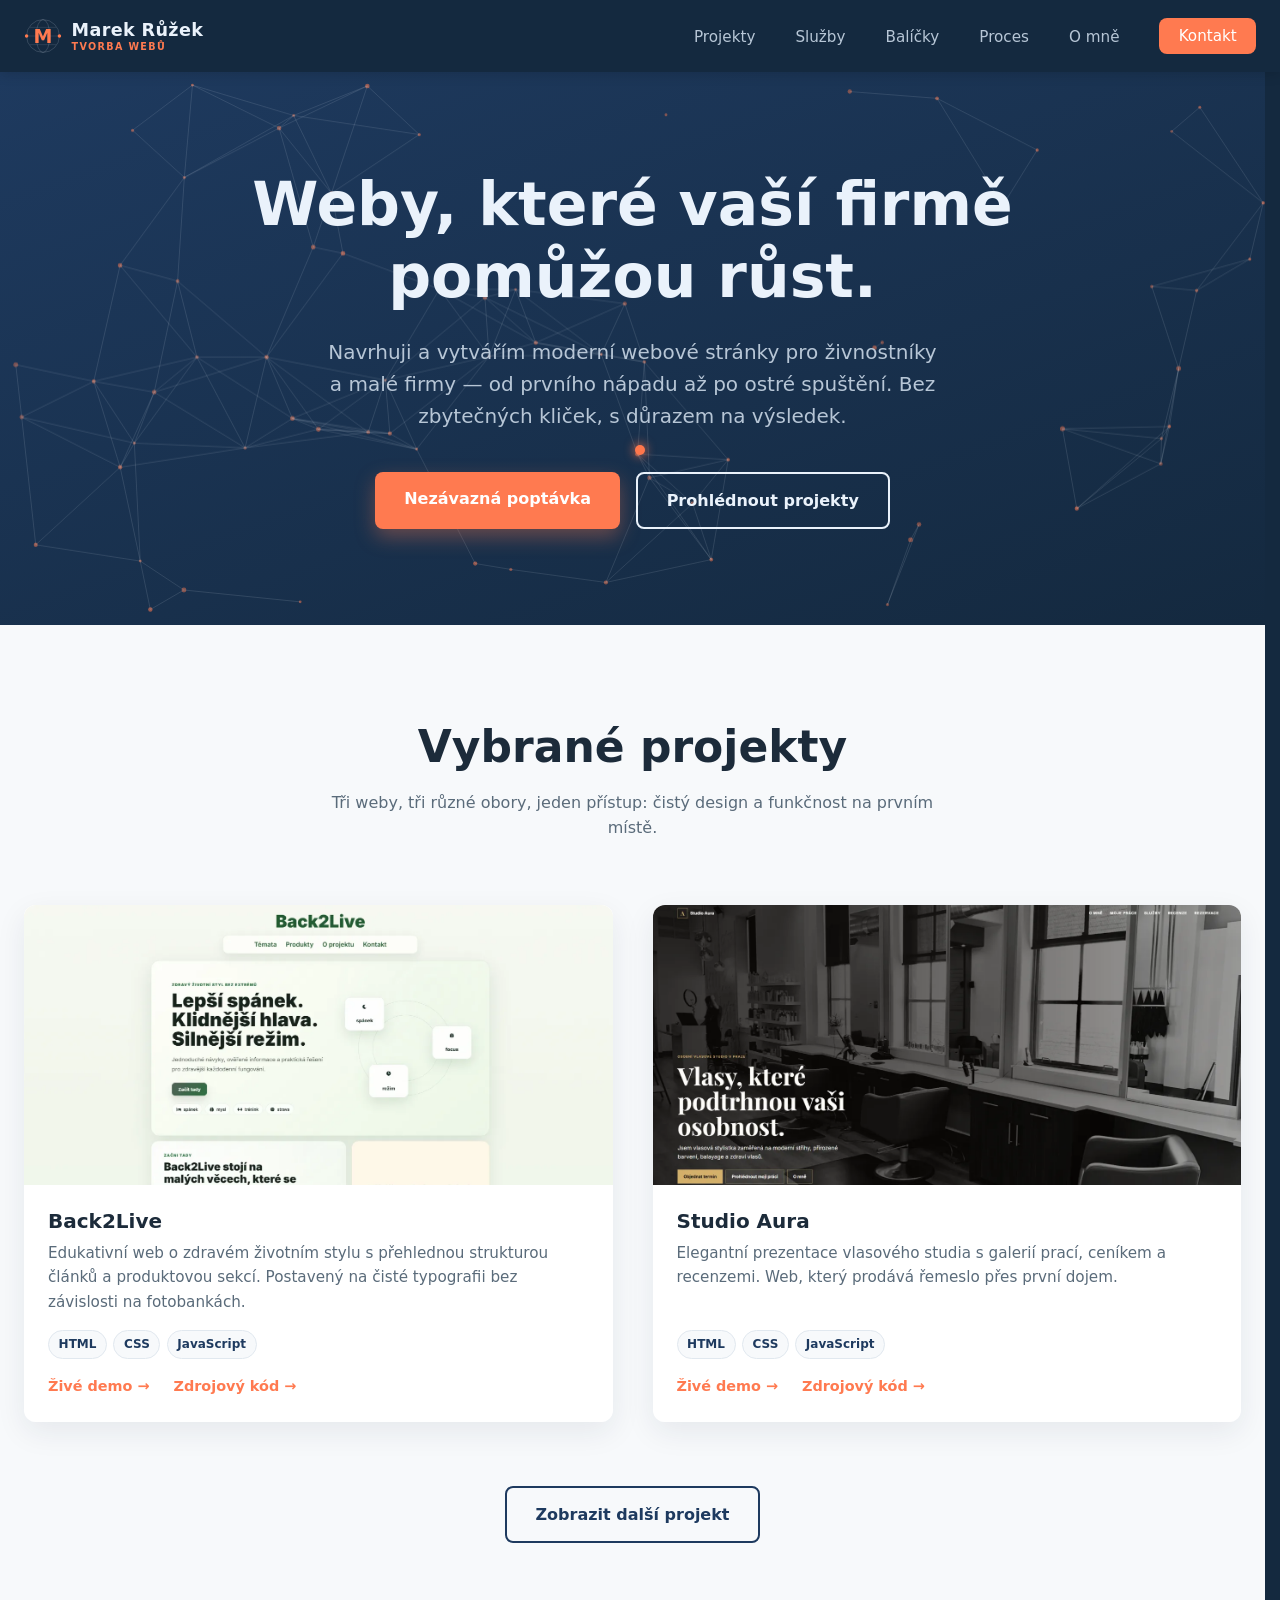
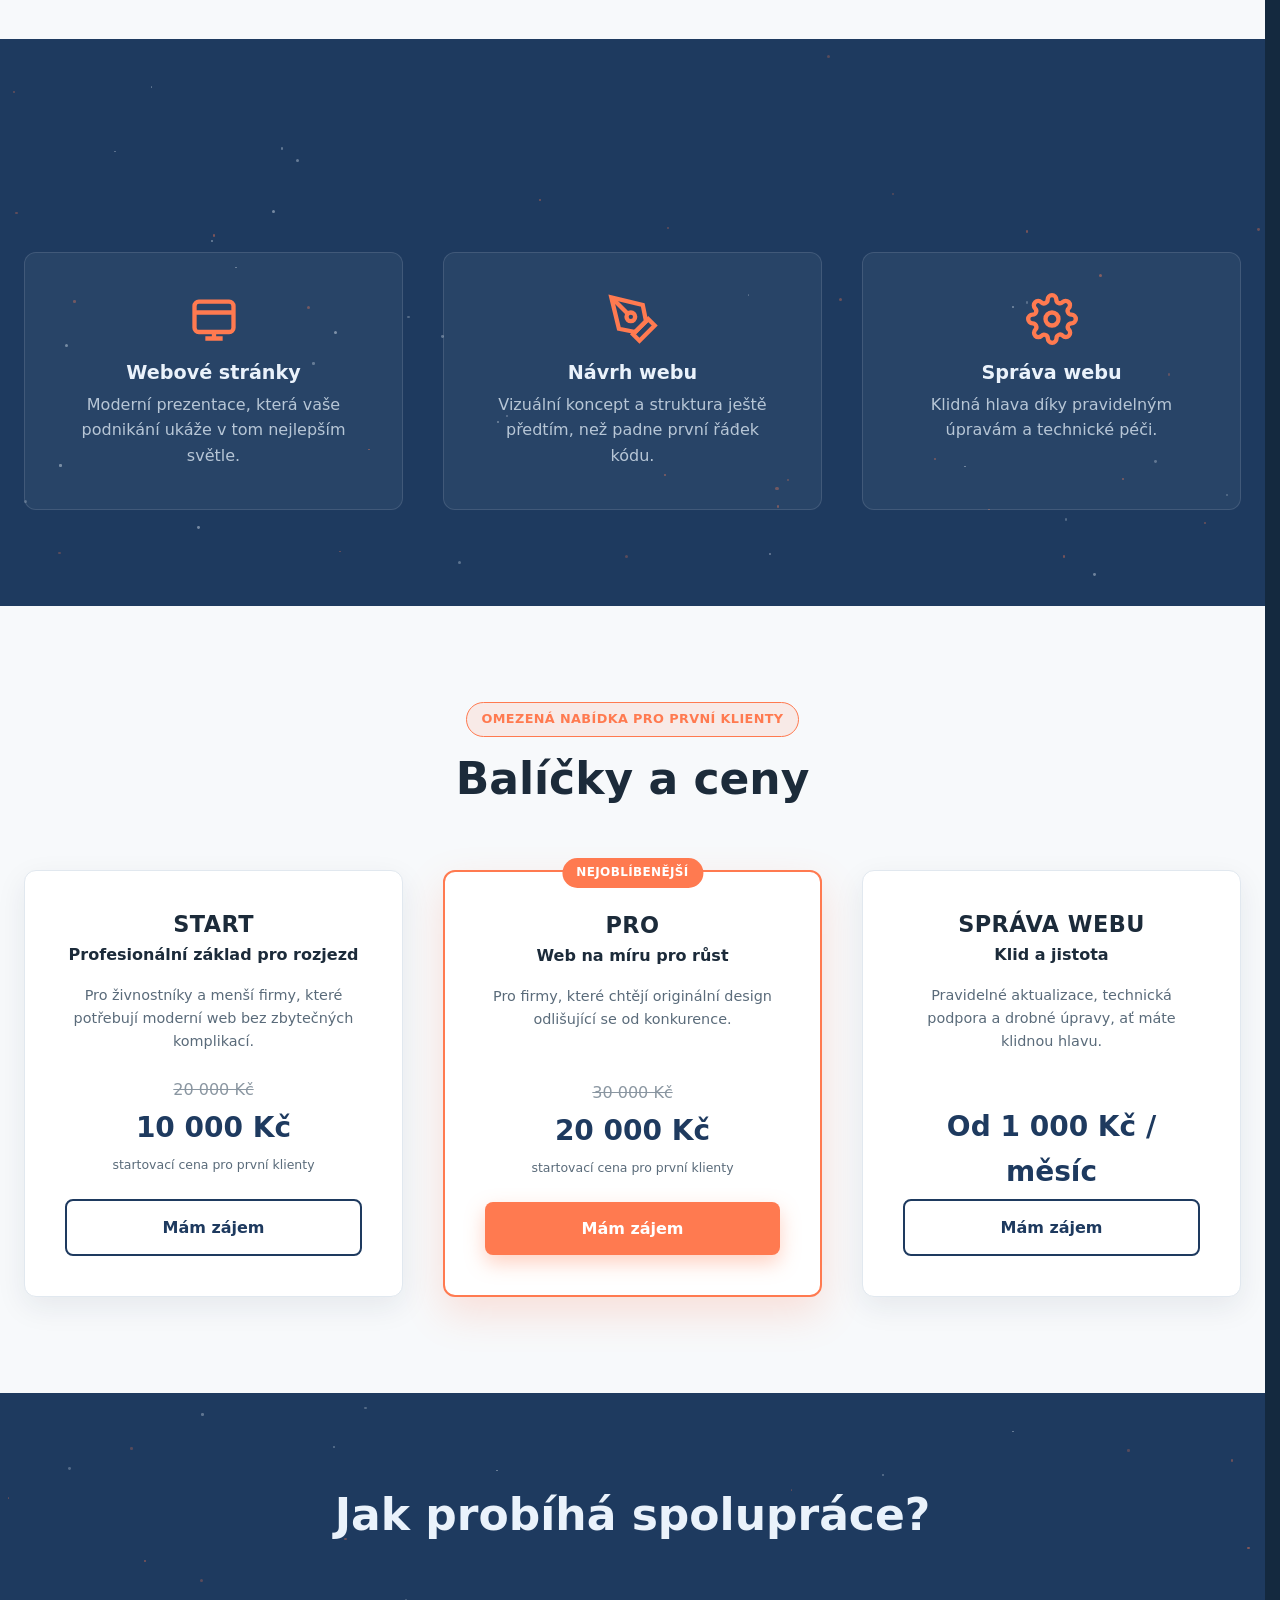
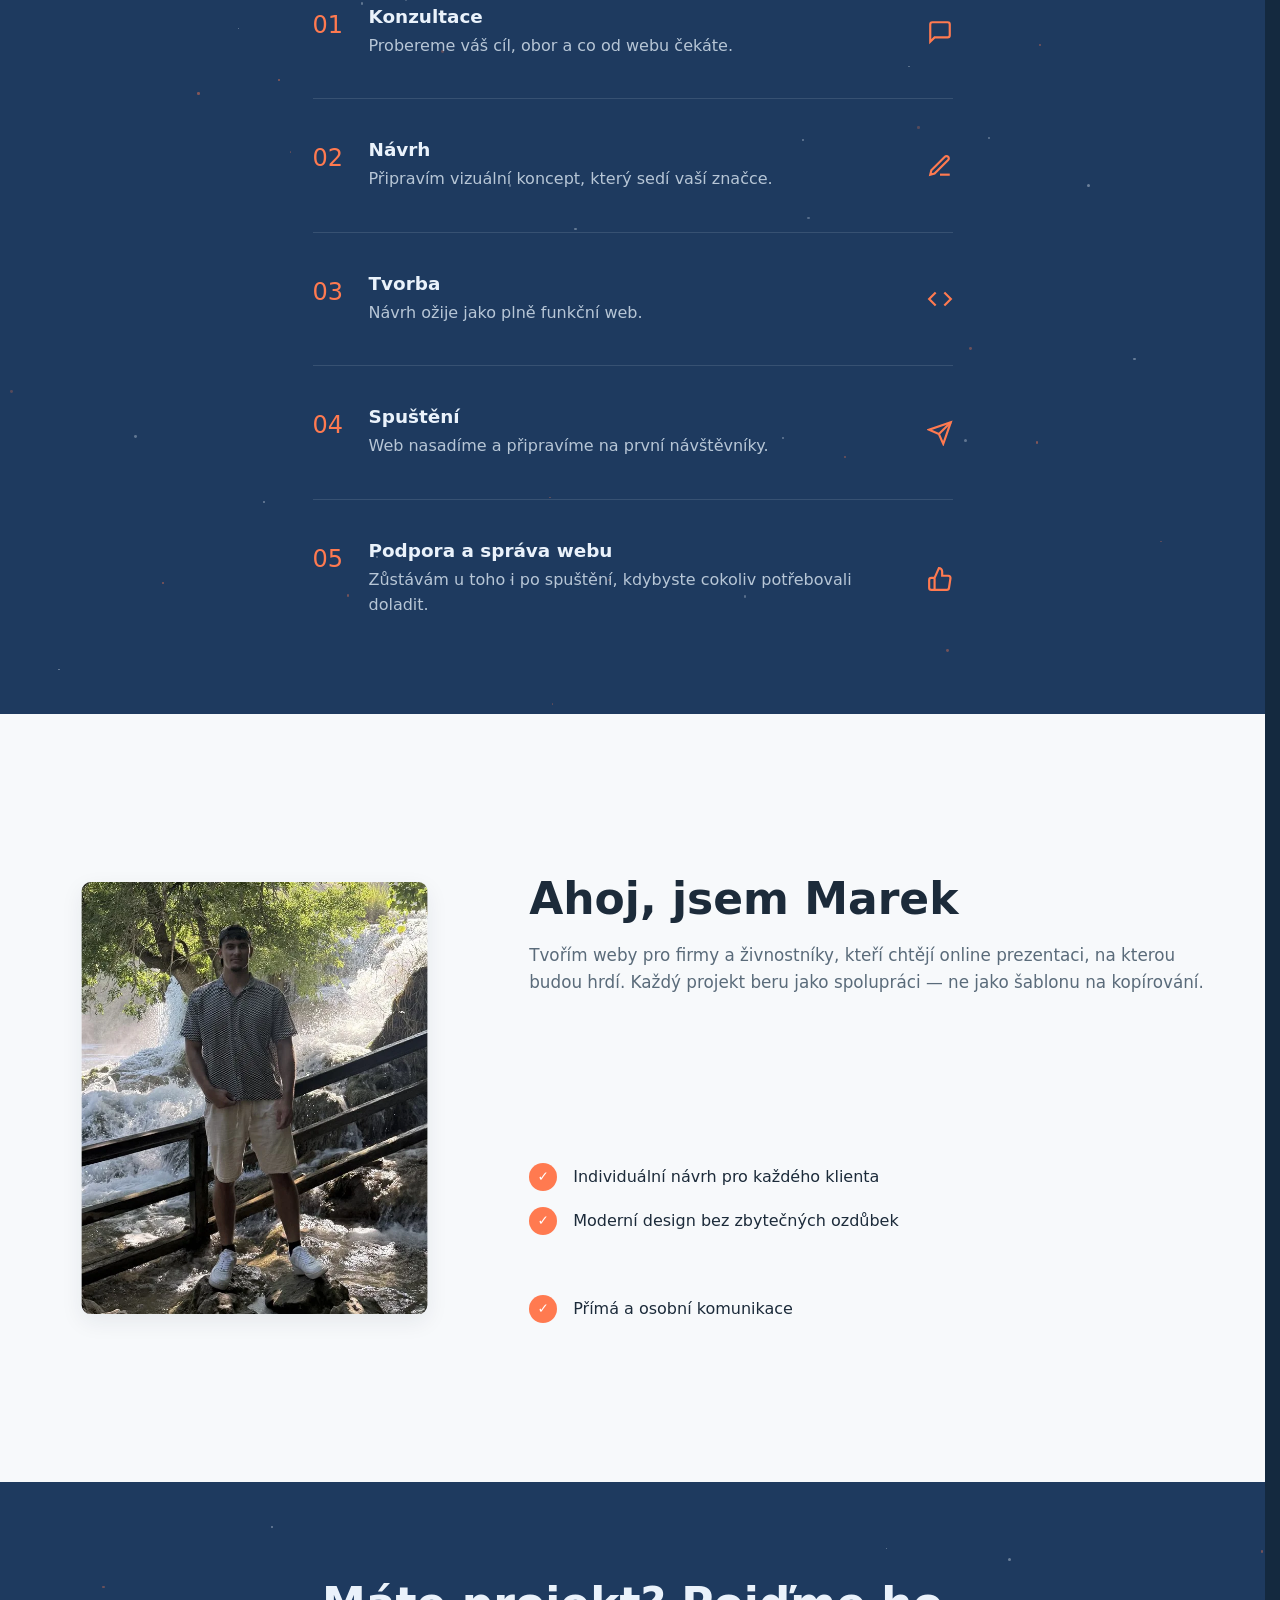
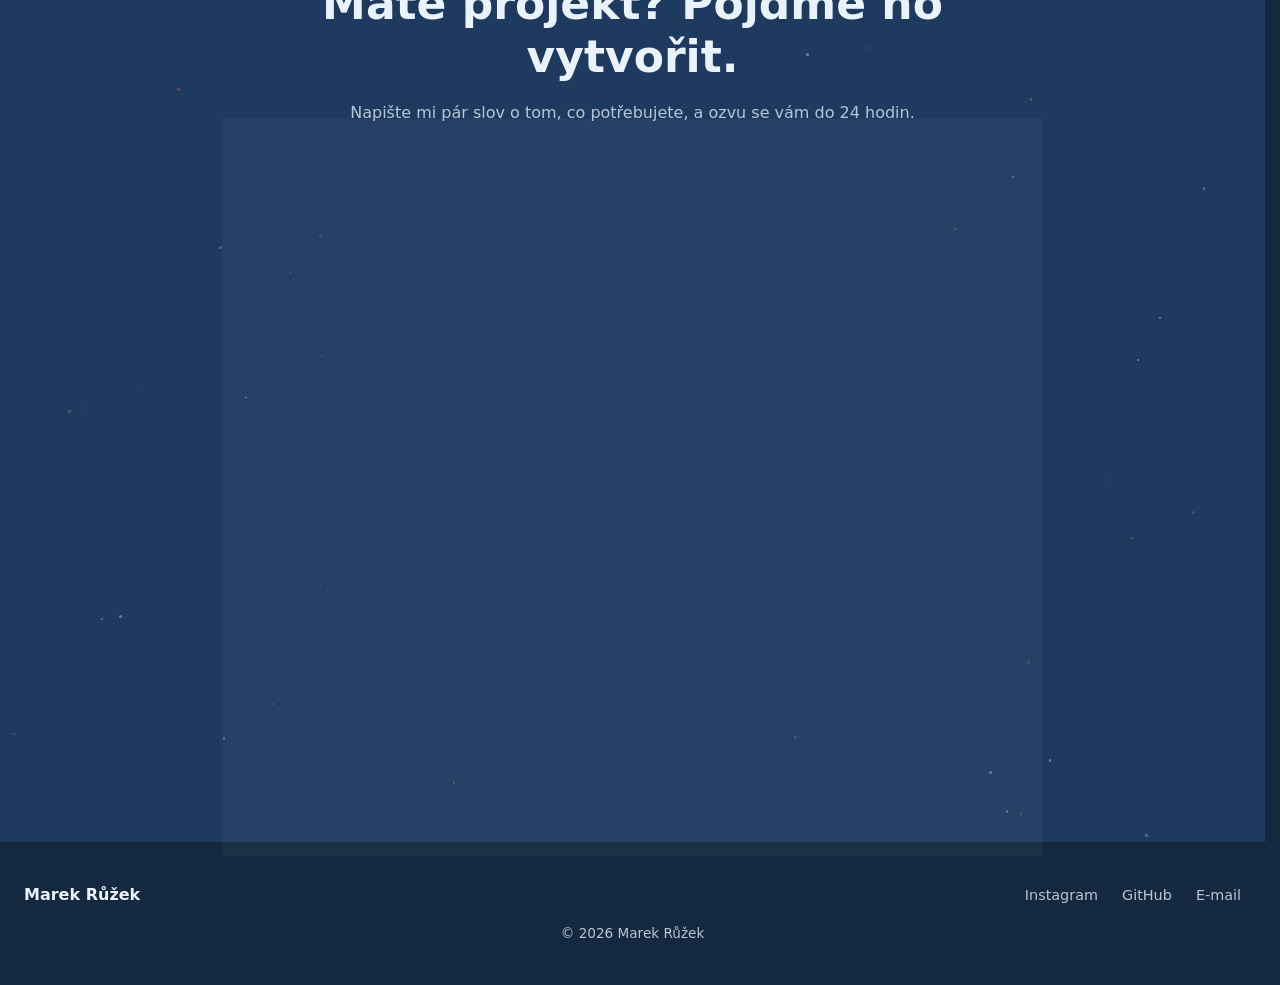
==== commit af1b330d: "Add theme-color meta tag to fix white Safari chrome on mobile Without a theme-color, mobile Safari's" ====
--- a/index.html
+++ b/index.html
@@ -3,6 +3,7 @@
 <head>
     <meta charset="UTF-8">
     <meta name="viewport" content="width=device-width, initial-scale=1.0">
+    <meta name="theme-color" content="#14293F">
     <title>Marek Růžek — Weby pro živnostníky a malé firmy</title>
     <meta name="description" content="Navrhuji a vytvářím moderní webové stránky pro živnostníky a malé firmy — od nápadu až po ostré spuštění.">
     <link rel="canonical" href="https://marekruzek.cz/">
--- a/style.min.css
+++ b/style.min.css
@@ -1 +1 @@
-:root{--color-primary:#1E3A5F;--color-primary-dark:#14293F;--color-accent:#FF7A50;--color-accent-dark:#e6602f;--color-bg-light:#F7F9FB;--text-on-dark:#EAF2FB;--text-on-dark-muted:#B7C6D6;--text-heading:#1C2B3A;--text-body:#5A6B7A;--color-border-light:#E1E8EF;--color-accent-rgb:255,122,80;--text-on-dark-rgb:234,242,251;--space-xs:0.5rem;--space-sm:1rem;--space-md:1.5rem;--space-lg:2.5rem;--space-xl:4rem;--space-2xl:6rem;--radius:12px;--radius-sm:8px;--max-width:1280px;--transition:0.25s ease;--shadow-card:0 10px 30px rgba(20,41,63,0.08)}*,*::before,*::after{box-sizing:border-box;margin:0;padding:0}html{scroll-behavior:smooth;scrollbar-gutter:stable}body{font-family:'Segoe UI',system-ui,-apple-system,Roboto,Helvetica,Arial,sans-serif;color:var(--text-body);background-color:var(--color-bg-light);line-height:1.6;-webkit-font-smoothing:antialiased}img{max-width:100%;height:auto;display:block}picture{display:contents}a{color:inherit;text-decoration:none}ul{list-style:none}button{font:inherit;cursor:pointer;border:none;background:none}h1,h2,h3{color:var(--text-heading);line-height:1.2;font-weight:700}.container{width:100%;max-width:var(--max-width);margin-inline:auto;padding-inline:var(--space-md)}.reveal{opacity:0;transform:translateY(20px);transition:opacity 0.4s ease,transform 0.4s ease}.reveal.is-visible{opacity:1;transform:translateY(0)}[data-aos="fade-up"],[data-aos="fade-right"]{opacity:0;transform:translateY(24px);transition-property:opacity,transform;transition-duration:0.6s;transition-timing-function:cubic-bezier(0.16,1,0.3,1)}[data-aos="fade-up"].aos-animate,[data-aos="fade-right"].aos-animate{opacity:1;transform:translateY(0)}@media (min-width:640px){[data-aos="fade-right"]{transform:translateX(-28px)}[data-aos="fade-right"].aos-animate{transform:translateX(0)}}[data-aos-delay="80"]{transition-delay:0.08s}[data-aos-delay="100"]{transition-delay:0.1s}[data-aos-delay="160"]{transition-delay:0.16s}[data-aos-delay="200"]{transition-delay:0.2s}[data-aos-delay="240"]{transition-delay:0.24s}@media (prefers-reduced-motion:reduce){.reveal{opacity:1;transform:none;transition:none}[data-aos="fade-up"],[data-aos="fade-right"]{opacity:1;transform:none;transition:none}html{scroll-behavior:auto}}html.has-custom-cursor,html.has-custom-cursor *{cursor:none !important}.cursor-comet{position:fixed;inset:0;z-index:9999;pointer-events:none}@media (pointer:coarse),(hover:none){.cursor-comet{display:none !important}}.cursor-dot{position:absolute;top:0;left:0;will-change:transform}.cursor-dot__inner{display:block;border-radius:50%;background-color:var(--color-accent);transform:translate(-50%,-50%) scale(1);transition:transform 0.25s ease,box-shadow 0.25s ease,opacity 0.25s ease}.cursor-dot--head .cursor-dot__inner{width:10px;height:10px;box-shadow:0 0 10px 2px rgba(var(--color-accent-rgb),0.6)}.cursor-comet.is-active .cursor-dot--head .cursor-dot__inner{opacity:0.1}.cursor-comet.is-active .cursor-dot__inner{transform:translate(-50%,-50%) scale(2.4)}.cursor-comet.is-active .cursor-dot--head .cursor-dot__inner{box-shadow:0 0 22px 6px rgba(var(--color-accent-rgb),0.85)}.btn{display:inline-block;padding:0.85rem 1.8rem;border-radius:var(--radius-sm);font-weight:600;font-size:1rem;text-align:center;transition:transform var(--transition),background-color var(--transition),color var(--transition),box-shadow var(--transition)}.btn--accent{background-color:var(--color-accent);color:#fff;box-shadow:0 8px 20px rgba(255,122,80,0.35)}.btn--accent:focus-visible{background-color:var(--color-accent-dark);transform:translateY(-2px)}@media (hover:hover) and (pointer:fine){.btn--accent:hover{background-color:var(--color-accent-dark);transform:translateY(-2px)}}.btn--outline{border:2px solid var(--text-on-dark);color:var(--text-on-dark)}.btn--outline:focus-visible{background-color:var(--text-on-dark);color:var(--color-primary);transform:translateY(-2px)}@media (hover:hover) and (pointer:fine){.btn--outline:hover{background-color:var(--text-on-dark);color:var(--color-primary);transform:translateY(-2px)}}.btn--outline-dark{border:2px solid var(--color-primary);color:var(--color-primary)}.btn--outline-dark:focus-visible{background-color:var(--color-primary);color:var(--text-on-dark);transform:translateY(-2px)}@media (hover:hover) and (pointer:fine){.btn--outline-dark:hover{background-color:var(--color-primary);color:var(--text-on-dark);transform:translateY(-2px)}}.header{position:fixed;top:0;left:0;right:0;z-index:100;background-color:var(--color-primary-dark);box-shadow:0 2px 12px rgba(0,0,0,0.15)}main{margin-top:72px}.nav{display:flex;align-items:center;justify-content:space-between;height:72px}.nav__logo{display:flex;align-items:center;gap:0.6rem;color:var(--text-on-dark)}.nav__logo-icon{width:38px;height:38px;flex-shrink:0;color:var(--color-accent)}.nav__logo-text{display:flex;flex-direction:column;line-height:1.15}.nav__logo-name{font-weight:700;font-size:1.1rem;letter-spacing:0.02em}.nav__logo-tagline{font-size:0.6rem;font-weight:700;letter-spacing:0.14em;text-transform:uppercase;color:var(--color-accent)}.nav__menu{display:flex;align-items:center;gap:var(--space-lg)}.nav__link{color:var(--text-on-dark-muted);font-weight:500;font-size:0.95rem;position:relative;padding-block:0.35rem;transition:color var(--transition)}.nav__link::after{content:'';position:absolute;left:0;bottom:-2px;width:0;height:2px;background-color:var(--color-accent);transition:width var(--transition)}.nav__link:focus-visible,.nav__link.is-active{color:var(--text-on-dark)}.nav__link.is-active::after{width:100%}@media (hover:hover) and (pointer:fine){.nav__link:hover{color:var(--text-on-dark)}.nav__link:hover::after{width:100%}}.nav__link--cta{background-color:var(--color-accent);color:#fff;padding:0.55rem 1.2rem;border-radius:var(--radius-sm)}.nav__link--cta::after{display:none}.nav__link--cta:focus-visible{background-color:var(--color-accent-dark);color:#fff}@media (hover:hover) and (pointer:fine){.nav__link--cta:hover{background-color:var(--color-accent-dark);color:#fff}}.nav__toggle{display:none;cursor:pointer}.hamburger input{display:none}.hamburger svg{height:2em;display:block;transition:transform 600ms cubic-bezier(0.4,0,0.2,1)}.hamburger .line{fill:none;stroke:var(--text-on-dark);stroke-linecap:round;stroke-linejoin:round;stroke-width:3;transition:stroke-dasharray 600ms cubic-bezier(0.4,0,0.2,1),stroke-dashoffset 600ms cubic-bezier(0.4,0,0.2,1)}.hamburger .line-top-bottom{stroke-dasharray:12 63}.hamburger input:checked + svg{transform:rotate(-45deg)}.hamburger input:checked + svg .line-top-bottom{stroke-dasharray:20 300;stroke-dashoffset:-32.42}.hero{position:relative;overflow:hidden;background:linear-gradient(160deg,var(--color-primary) 0%,var(--color-primary-dark) 100%);padding-block:var(--space-2xl);text-align:center}.hero__canvas{position:absolute;inset:0;z-index:0;pointer-events:none}.hero__inner{position:relative;z-index:1;max-width:820px}.hero__title{color:var(--text-on-dark);font-size:clamp(2.25rem,5vw,3.75rem);margin-bottom:var(--space-md)}.hero__text{color:var(--text-on-dark-muted);font-size:clamp(1.05rem,2vw,1.25rem);max-width:620px;margin-inline:auto;margin-bottom:var(--space-lg)}.hero__actions{display:flex;flex-wrap:wrap;gap:var(--space-sm);justify-content:center}.section{padding-block:var(--space-2xl);scroll-margin-top:72px}.section--light{background-color:var(--color-bg-light)}.section--dark{position:relative;background-color:var(--color-primary)}.section--dark .container{position:relative;z-index:1}.section--dark h2,.section--dark h3{color:var(--text-on-dark)}.section--dark p{color:var(--text-on-dark-muted)}.section__heading{text-align:center;max-width:640px;margin-inline:auto;margin-bottom:var(--space-xl)}.section__heading h2{font-size:clamp(1.85rem,4vw,2.75rem);margin-bottom:var(--space-sm)}.badge{display:inline-block;background-color:rgba(255,122,80,0.12);color:var(--color-accent);border:1px solid var(--color-accent);font-size:0.8rem;font-weight:700;letter-spacing:0.03em;text-transform:uppercase;padding:0.4rem 0.9rem;border-radius:999px;margin-bottom:var(--space-sm)}.floating-dots{position:absolute;inset:0;overflow:hidden;pointer-events:none;z-index:0}.floating-dot{position:absolute;border-radius:50%;animation-name:floatDot;animation-timing-function:ease-in-out;animation-iteration-count:infinite}@keyframes floatDot{0%,100%{transform:translateY(0)}50%{transform:translateY(var(--dot-drift,-16px))}}.project-grid{display:grid;grid-template-columns:repeat(auto-fit,minmax(min(440px,100%),1fr));gap:var(--space-lg)}.project-card--extra{grid-column:1 / -1;width:100%;max-width:620px;margin:0 auto}.project-card--extra[hidden]{display:none}.project-more{display:flex;justify-content:center;margin-top:var(--space-xl)}.project-card{cursor:pointer;border-radius:var(--radius);box-shadow:var(--shadow-card);display:flex;flex-direction:column;transition:transform var(--transition),box-shadow var(--transition),opacity 0.6s ease}@media (hover:hover) and (pointer:fine){.project-card:hover{transform:translateY(-6px);box-shadow:0 16px 40px rgba(20,41,63,0.14)}}.project-card__inner{background-color:#fff;border-radius:var(--radius);overflow:hidden;display:flex;flex-direction:column;flex:1}.project-card__image{aspect-ratio:2.1 / 1;overflow:hidden;background-color:#fff}.project-card__image img{width:100%;height:100%;object-fit:cover;object-position:center top;display:block;transform:scale(1.02)}.project-card__body{padding:var(--space-md);display:flex;flex-direction:column;flex:1}.project-card__body h3{font-size:1.25rem;margin-bottom:var(--space-xs)}.project-card__body p{font-size:0.95rem;margin-bottom:var(--space-sm);flex:1}.tags{display:flex;flex-wrap:wrap;gap:0.4rem;margin-bottom:var(--space-sm)}.tags li{font-size:0.75rem;font-weight:600;color:var(--color-primary);background-color:var(--color-bg-light);border:1px solid var(--color-border-light);padding:0.25rem 0.6rem;border-radius:999px}.project-card__links{display:flex;flex-wrap:wrap;gap:var(--space-md);font-size:0.9rem;font-weight:600}.project-card__links a{color:var(--color-accent);transition:color var(--transition)}.project-card__links a:focus-visible{color:var(--color-accent-dark);text-decoration:underline}@media (hover:hover) and (pointer:fine){.project-card__links a:hover{color:var(--color-accent-dark);text-decoration:underline}}.services-grid{display:grid;grid-template-columns:repeat(auto-fit,minmax(260px,1fr));gap:var(--space-lg)}.service-card{cursor:pointer;background-color:rgba(234,242,251,0.05);border:1px solid rgba(234,242,251,0.12);border-radius:var(--radius);padding:var(--space-lg);text-align:center;transition:transform var(--transition),border-color var(--transition),opacity 0.6s ease}.service-card:focus-visible{transform:translateY(-6px);border-color:var(--color-accent)}@media (hover:hover) and (pointer:fine){.service-card:hover{transform:translateY(-6px);border-color:var(--color-accent)}}.service-card__icon{width:52px;height:52px;margin:0 auto var(--space-sm);color:var(--color-accent)}.service-card__icon svg{width:100%;height:100%}.service-card h3{margin-bottom:var(--space-xs);font-size:1.2rem}.pricing-grid{display:grid;grid-template-columns:repeat(auto-fit,minmax(280px,1fr));gap:var(--space-lg);align-items:stretch}.pricing-card{position:relative;background-color:#fff;border:1px solid var(--color-border-light);border-radius:var(--radius);padding:var(--space-lg);box-shadow:var(--shadow-card);display:flex;flex-direction:column;text-align:center;transition:transform var(--transition),opacity 0.6s ease}@media (hover:hover) and (pointer:fine){.pricing-card:hover{transform:translateY(-6px)}}.pricing-card--featured{border:2px solid var(--color-accent);box-shadow:0 16px 40px rgba(255,122,80,0.2)}.pricing-card__badge{position:absolute;top:-14px;left:50%;transform:translateX(-50%);background-color:var(--color-accent);color:#fff;font-size:0.75rem;font-weight:700;text-transform:uppercase;letter-spacing:0.03em;padding:0.35rem 0.9rem;border-radius:999px;white-space:nowrap}.pricing-card h3{font-size:1.4rem;letter-spacing:0.02em;margin-bottom:0.3rem}.pricing-card__subtitle{font-weight:600;color:var(--text-heading);margin-bottom:var(--space-sm)}.pricing-card__desc{font-size:0.9rem;margin-bottom:var(--space-md);flex:1}.pricing-card__price{display:flex;flex-direction:column;align-items:center;gap:0.2rem;margin-bottom:0.3rem}.price-old{text-decoration:line-through;color:var(--text-body);font-size:1rem;opacity:0.7}.price-new{font-size:1.75rem;font-weight:700;color:var(--color-primary)}.pricing-card__note{font-size:0.78rem;color:var(--text-body);margin-bottom:var(--space-md)}.pricing-card .btn{margin-top:auto}.process-list{display:flex;flex-direction:column;gap:var(--space-lg);max-width:640px;margin-inline:auto;counter-reset:step}.process-step{display:flex;align-items:flex-start;gap:var(--space-sm);padding-bottom:var(--space-lg);border-bottom:1px solid rgba(234,242,251,0.12)}.process-step:last-child{border-bottom:none;padding-bottom:0}.process-step__number{flex-shrink:0;font-size:1.5rem;font-weight:500;color:var(--color-accent);min-width:40px}.process-step__body{min-width:0;flex:1}.process-step h3{margin-bottom:0.3rem;font-size:1.15rem}.process-step__icon{display:flex;flex-shrink:0;align-self:center;width:26px;height:26px;margin-left:auto;color:var(--color-accent)}.process-step__icon svg{width:100%;height:100%}.about{display:grid;grid-template-columns:0.8fr 1.2fr;grid-template-areas:"media text""media checklist";gap:var(--space-lg) var(--space-xl);align-items:center}.about__text,.checklist{transition:transform 0.3s cubic-bezier(0.22,0.61,0.36,1)}.about__text{grid-area:text}.about__media{grid-area:media;border-radius:var(--radius);overflow:hidden;box-shadow:var(--shadow-card);transition:transform 0.3s cubic-bezier(0.22,0.61,0.36,1)}.about__media img{width:100%;display:block;transition:transform 0.3s cubic-bezier(0.22,0.61,0.36,1)}.about__text h2{font-size:clamp(1.85rem,4vw,2.75rem);margin-bottom:var(--space-sm)}.about__text p{font-size:1.05rem}.checklist{grid-area:checklist;display:flex;flex-direction:column;gap:var(--space-sm)}.checklist li{display:flex;align-items:center;gap:var(--space-sm);font-weight:500;color:var(--text-heading)}.checklist__icon{flex-shrink:0;width:28px;height:28px;display:flex;align-items:center;justify-content:center;background-color:var(--color-accent);color:#fff;border-radius:50%;font-size:0.85rem;font-weight:700}.contact-form{max-width:640px;margin-inline:auto;display:flex;flex-direction:column;gap:var(--space-md);padding:var(--space-xl) var(--space-lg);border-radius:var(--radius);border:1px solid rgba(var(--text-on-dark-rgb),0.14);background-color:rgba(var(--text-on-dark-rgb),0.04);backdrop-filter:blur(16px);-webkit-backdrop-filter:blur(16px);box-shadow:0 20px 60px rgba(0,0,0,0.25)}.form-row{display:grid;grid-template-columns:1fr 1fr;gap:var(--space-md)}.form-group{display:flex;flex-direction:column;gap:0.4rem}.form-group label{font-size:0.9rem;font-weight:600;color:var(--text-on-dark)}.form-group input,.form-group select,.form-group textarea{background-color:rgba(234,242,251,0.08);border:1px solid rgba(234,242,251,0.25);border-radius:var(--radius-sm);padding:0.75rem 0.9rem;color:var(--text-on-dark);font-size:1rem;font-family:inherit;transition:border-color var(--transition),background-color var(--transition)}.form-group select option{color:var(--text-heading)}.form-group input::placeholder,.form-group textarea::placeholder{color:var(--text-on-dark-muted)}.form-group input:focus,.form-group select:focus,.form-group textarea:focus{outline:none;border-color:var(--color-accent);background-color:rgba(234,242,251,0.12)}.form-error{display:none;font-size:0.82rem;color:#ffb199}.form-group.is-invalid input,.form-group.is-invalid textarea{border-color:#ff5b5b}.form-group.is-invalid .form-error{display:block}.contact-form .btn{align-self:center;min-width:220px}.form-success{text-align:center;color:#8fd6a8;font-weight:600}.form-submit-error{text-align:center;color:#ffb199;font-weight:600}.form-submit-error a{color:inherit;text-decoration:underline}.form-honeypot{position:absolute;width:1px;height:1px;overflow:hidden;opacity:0;pointer-events:none}.footer{background-color:var(--color-primary-dark);padding-block:var(--space-lg)}.footer__inner{display:flex;flex-wrap:wrap;align-items:center;justify-content:space-between;gap:var(--space-sm)}.footer__name{color:var(--text-on-dark);font-weight:700}.footer__links{display:flex;gap:var(--space-md)}.footer__links a{color:var(--text-on-dark-muted);font-size:0.9rem;transition:color var(--transition)}.footer__links a:focus-visible{color:var(--color-accent)}@media (hover:hover) and (pointer:fine){.footer__links a:hover{color:var(--color-accent)}}.footer__copy{color:var(--text-on-dark-muted);font-size:0.85rem;width:100%;text-align:center;order:3}.back-to-top{position:fixed;bottom:var(--space-md);right:var(--space-md);width:44px;height:44px;display:flex;align-items:center;justify-content:center;background-color:var(--color-accent);color:#fff;border-radius:50%;font-size:1.2rem;box-shadow:0 8px 20px rgba(255,122,80,0.35);opacity:0;visibility:hidden;transform:translateY(10px);transition:opacity var(--transition),transform var(--transition),visibility var(--transition);z-index:90}.back-to-top.is-visible{opacity:1;visibility:visible;transform:translateY(0)}@media (min-width:640px) and (max-width:1023px){.services-grid,.pricing-grid{grid-template-columns:repeat(2,1fr)}.service-card:last-child,.pricing-card:last-child{grid-column:1 / -1;width:100%;max-width:calc(50% - var(--space-lg) / 2);margin-inline:auto}}@media (max-width:900px){.about{grid-template-columns:1fr;grid-template-areas:"text""media""checklist"}.about__media{width:100%;max-width:300px;margin-inline:auto}.about__media img{aspect-ratio:8 / 9;object-fit:cover;object-position:center 35%}}@media (min-width:640px) and (max-width:900px){.about{grid-template-columns:1fr 1fr;grid-template-areas:"text text""media checklist";align-items:center}.about__media{max-width:none;margin-inline:0}.checklist{justify-content:center}}@media (max-width:768px){.hero{padding-block:var(--space-xl)}.nav__toggle{display:inline-flex}.nav__menu{position:absolute;top:72px;left:0;right:0;flex-direction:column;align-items:flex-start;gap:0;background-color:var(--color-primary-dark);max-height:0;overflow:hidden;transition:max-height var(--transition)}.nav__menu.is-open{max-height:480px}.nav__menu li{width:100%}.nav__link{display:block;width:100%;padding:var(--space-sm) var(--space-md)}.nav__link::after{display:none}.nav__link--cta{margin:var(--space-sm) var(--space-md);width:calc(100% - 2 * var(--space-md))}.form-row{grid-template-columns:1fr}.footer__inner{justify-content:center;text-align:center}}@media (max-width:480px){:root{--space-2xl:3.5rem;--space-xl:2.5rem}.hero__actions{flex-direction:column;align-items:stretch}}+:root{--color-primary:#1E3A5F;--color-primary-dark:#14293F;--color-accent:#FF7A50;--color-accent-dark:#e6602f;--color-bg-light:#F7F9FB;--text-on-dark:#EAF2FB;--text-on-dark-muted:#B7C6D6;--text-heading:#1C2B3A;--text-body:#5A6B7A;--color-border-light:#E1E8EF;--color-accent-rgb:255,122,80;--text-on-dark-rgb:234,242,251;--space-xs:0.5rem;--space-sm:1rem;--space-md:1.5rem;--space-lg:2.5rem;--space-xl:4rem;--space-2xl:6rem;--radius:12px;--radius-sm:8px;--max-width:1280px;--transition:0.25s ease;--shadow-card:0 10px 30px rgba(20,41,63,0.08)}*,*::before,*::after{box-sizing:border-box;margin:0;padding:0}html{scroll-behavior:smooth;scrollbar-gutter:stable;background-color:var(--color-primary-dark)}body{font-family:'Segoe UI',system-ui,-apple-system,Roboto,Helvetica,Arial,sans-serif;color:var(--text-body);background-color:var(--color-bg-light);line-height:1.6;-webkit-font-smoothing:antialiased}img{max-width:100%;height:auto;display:block}picture{display:contents}a{color:inherit;text-decoration:none}ul{list-style:none}button{font:inherit;cursor:pointer;border:none;background:none}h1,h2,h3{color:var(--text-heading);line-height:1.2;font-weight:700}.container{width:100%;max-width:var(--max-width);margin-inline:auto;padding-inline:var(--space-md)}.reveal{opacity:0;transform:translateY(20px);transition:opacity 0.4s ease,transform 0.4s ease}.reveal.is-visible{opacity:1;transform:translateY(0)}[data-aos="fade-up"],[data-aos="fade-right"]{opacity:0;transform:translateY(24px);transition-property:opacity,transform;transition-duration:0.6s;transition-timing-function:cubic-bezier(0.16,1,0.3,1)}[data-aos="fade-up"].aos-animate,[data-aos="fade-right"].aos-animate{opacity:1;transform:translateY(0)}@media (min-width:901px){[data-aos="fade-right"]{transform:translateX(-28px)}[data-aos="fade-right"].aos-animate{transform:translateX(0)}}[data-aos-delay="80"]{transition-delay:0.08s}[data-aos-delay="100"]{transition-delay:0.1s}[data-aos-delay="160"]{transition-delay:0.16s}[data-aos-delay="200"]{transition-delay:0.2s}[data-aos-delay="240"]{transition-delay:0.24s}@media (prefers-reduced-motion:reduce){.reveal{opacity:1;transform:none;transition:none}[data-aos="fade-up"],[data-aos="fade-right"]{opacity:1;transform:none;transition:none}html{scroll-behavior:auto}}html.has-custom-cursor,html.has-custom-cursor *{cursor:none !important}.cursor-comet{position:fixed;inset:0;z-index:9999;pointer-events:none}@media (pointer:coarse),(hover:none){.cursor-comet{display:none !important}}.cursor-dot{position:absolute;top:0;left:0;will-change:transform}.cursor-dot__inner{display:block;border-radius:50%;background-color:var(--color-accent);transform:translate(-50%,-50%) scale(1);transition:transform 0.25s ease,box-shadow 0.25s ease,opacity 0.25s ease}.cursor-dot--head .cursor-dot__inner{width:10px;height:10px;box-shadow:0 0 10px 2px rgba(var(--color-accent-rgb),0.6)}.cursor-comet.is-active .cursor-dot--head .cursor-dot__inner{opacity:0.1}.cursor-comet.is-active .cursor-dot__inner{transform:translate(-50%,-50%) scale(2.4)}.cursor-comet.is-active .cursor-dot--head .cursor-dot__inner{box-shadow:0 0 22px 6px rgba(var(--color-accent-rgb),0.85)}.btn{display:inline-block;padding:0.85rem 1.8rem;border-radius:var(--radius-sm);font-weight:600;font-size:1rem;text-align:center;transition:transform var(--transition),background-color var(--transition),color var(--transition),box-shadow var(--transition)}.btn--accent{background-color:var(--color-accent);color:#fff;box-shadow:0 8px 20px rgba(255,122,80,0.35)}.btn--accent:focus-visible{background-color:var(--color-accent-dark);transform:translateY(-2px)}@media (hover:hover) and (pointer:fine){.btn--accent:hover{background-color:var(--color-accent-dark);transform:translateY(-2px)}}.btn--outline{border:2px solid var(--text-on-dark);color:var(--text-on-dark)}.btn--outline:focus-visible{background-color:var(--text-on-dark);color:var(--color-primary);transform:translateY(-2px)}@media (hover:hover) and (pointer:fine){.btn--outline:hover{background-color:var(--text-on-dark);color:var(--color-primary);transform:translateY(-2px)}}.btn--outline-dark{border:2px solid var(--color-primary);color:var(--color-primary)}.btn--outline-dark:focus-visible{background-color:var(--color-primary);color:var(--text-on-dark);transform:translateY(-2px)}@media (hover:hover) and (pointer:fine){.btn--outline-dark:hover{background-color:var(--color-primary);color:var(--text-on-dark);transform:translateY(-2px)}}.header{position:fixed;top:0;left:0;right:0;z-index:100;background-color:var(--color-primary-dark);box-shadow:0 2px 12px rgba(0,0,0,0.15)}main{margin-top:72px}.nav{display:flex;align-items:center;justify-content:space-between;height:72px}.nav__logo{display:flex;align-items:center;gap:0.6rem;color:var(--text-on-dark)}.nav__logo-icon{width:38px;height:38px;flex-shrink:0;color:var(--color-accent)}.nav__logo-text{display:flex;flex-direction:column;line-height:1.15}.nav__logo-name{font-weight:700;font-size:1.1rem;letter-spacing:0.02em}.nav__logo-tagline{font-size:0.6rem;font-weight:700;letter-spacing:0.14em;text-transform:uppercase;color:var(--color-accent)}.nav__menu{display:flex;align-items:center;gap:var(--space-lg)}.nav__link{color:var(--text-on-dark-muted);font-weight:500;font-size:0.95rem;position:relative;padding-block:0.35rem;transition:color var(--transition)}.nav__link::after{content:'';position:absolute;left:0;bottom:-2px;width:0;height:2px;background-color:var(--color-accent);transition:width var(--transition)}.nav__link:focus-visible,.nav__link.is-active{color:var(--text-on-dark)}.nav__link.is-active::after{width:100%}@media (hover:hover) and (pointer:fine){.nav__link:hover{color:var(--text-on-dark)}.nav__link:hover::after{width:100%}}.nav__link--cta{background-color:var(--color-accent);color:#fff;padding:0.55rem 1.2rem;border-radius:var(--radius-sm)}.nav__link--cta::after{display:none}.nav__link--cta:focus-visible{background-color:var(--color-accent-dark);color:#fff}@media (hover:hover) and (pointer:fine){.nav__link--cta:hover{background-color:var(--color-accent-dark);color:#fff}}.nav__toggle{display:none;cursor:pointer}.hamburger input{display:none}.hamburger svg{height:2em;display:block;transition:transform 600ms cubic-bezier(0.4,0,0.2,1)}.hamburger .line{fill:none;stroke:var(--text-on-dark);stroke-linecap:round;stroke-linejoin:round;stroke-width:3;transition:stroke-dasharray 600ms cubic-bezier(0.4,0,0.2,1),stroke-dashoffset 600ms cubic-bezier(0.4,0,0.2,1)}.hamburger .line-top-bottom{stroke-dasharray:12 63}.hamburger input:checked + svg{transform:rotate(-45deg)}.hamburger input:checked + svg .line-top-bottom{stroke-dasharray:20 300;stroke-dashoffset:-32.42}.hero{position:relative;overflow:hidden;background:linear-gradient(160deg,var(--color-primary) 0%,var(--color-primary-dark) 100%);padding-block:var(--space-2xl);text-align:center}.hero__canvas{position:absolute;inset:0;z-index:0;pointer-events:none}.hero__inner{position:relative;z-index:1;max-width:820px}.hero__title{color:var(--text-on-dark);font-size:clamp(2.25rem,5vw,3.75rem);margin-bottom:var(--space-md)}.hero__text{color:var(--text-on-dark-muted);font-size:clamp(1.05rem,2vw,1.25rem);max-width:620px;margin-inline:auto;margin-bottom:var(--space-lg)}.hero__actions{display:flex;flex-wrap:wrap;gap:var(--space-sm);justify-content:center}.error-page{position:relative;overflow:hidden;min-height:calc(100vh - 72px);display:flex;align-items:center;justify-content:center;text-align:center;background:linear-gradient(160deg,var(--color-primary) 0%,var(--color-primary-dark) 100%);padding-block:var(--space-2xl)}.error-page__inner{position:relative;z-index:1;max-width:560px;padding-inline:var(--space-md)}.error-page__code{font-size:clamp(4.5rem,14vw,7.5rem);font-weight:800;color:var(--color-accent);line-height:1;margin-bottom:var(--space-sm)}.error-page__title{color:var(--text-on-dark);font-size:clamp(1.5rem,4vw,2.25rem);margin-bottom:var(--space-sm)}.error-page__text{color:var(--text-on-dark-muted);margin-bottom:var(--space-lg)}.section{padding-block:var(--space-2xl);scroll-margin-top:72px}.section--light{background-color:var(--color-bg-light)}.section--dark{position:relative;background-color:var(--color-primary)}.section--dark .container{position:relative;z-index:1}.section--dark h2,.section--dark h3{color:var(--text-on-dark)}.section--dark p{color:var(--text-on-dark-muted)}.section__heading{text-align:center;max-width:640px;margin-inline:auto;margin-bottom:var(--space-xl)}.section__heading h2{font-size:clamp(1.85rem,4vw,2.75rem);margin-bottom:var(--space-sm)}.badge{display:inline-block;background-color:rgba(255,122,80,0.12);color:var(--color-accent);border:1px solid var(--color-accent);font-size:0.8rem;font-weight:700;letter-spacing:0.03em;text-transform:uppercase;padding:0.4rem 0.9rem;border-radius:999px;margin-bottom:var(--space-sm)}.floating-dots{position:absolute;inset:0;overflow:hidden;pointer-events:none;z-index:0}.floating-dot{position:absolute;border-radius:50%;animation-name:floatDot;animation-timing-function:ease-in-out;animation-iteration-count:infinite}@keyframes floatDot{0%,100%{transform:translateY(0)}50%{transform:translateY(var(--dot-drift,-16px))}}.project-grid{display:grid;grid-template-columns:repeat(auto-fit,minmax(min(440px,100%),1fr));gap:var(--space-lg)}.project-card--extra{grid-column:1 / -1;width:100%;max-width:620px;margin:0 auto}.project-card--extra[hidden]{display:none}.project-more{display:flex;justify-content:center;margin-top:var(--space-xl)}.project-card{cursor:pointer;border-radius:var(--radius);box-shadow:var(--shadow-card);display:flex;flex-direction:column;transition:transform var(--transition),box-shadow var(--transition),opacity 0.6s ease}@media (hover:hover) and (pointer:fine){.project-card:hover{transform:translateY(-6px);box-shadow:0 16px 40px rgba(20,41,63,0.14)}}.project-card__inner{background-color:#fff;border-radius:var(--radius);overflow:hidden;display:flex;flex-direction:column;flex:1}.project-card__image{aspect-ratio:2.1 / 1;overflow:hidden;background-color:#fff}.project-card__image img{width:100%;height:100%;object-fit:cover;object-position:center top;display:block;transform:scale(1.02)}.project-card__body{padding:var(--space-md);display:flex;flex-direction:column;flex:1}.project-card__body h3{font-size:1.25rem;margin-bottom:var(--space-xs)}.project-card__body p{font-size:0.95rem;margin-bottom:var(--space-sm);flex:1}.tags{display:flex;flex-wrap:wrap;gap:0.4rem;margin-bottom:var(--space-sm)}.tags li{font-size:0.75rem;font-weight:600;color:var(--color-primary);background-color:var(--color-bg-light);border:1px solid var(--color-border-light);padding:0.25rem 0.6rem;border-radius:999px}.project-card__links{display:flex;flex-wrap:wrap;gap:var(--space-md);font-size:0.9rem;font-weight:600}.project-card__links a{color:var(--color-accent);transition:color var(--transition)}.project-card__links a:focus-visible{color:var(--color-accent-dark);text-decoration:underline}@media (hover:hover) and (pointer:fine){.project-card__links a:hover{color:var(--color-accent-dark);text-decoration:underline}}.services-grid{display:grid;grid-template-columns:repeat(auto-fit,minmax(260px,1fr));gap:var(--space-lg)}.service-card{cursor:pointer;background-color:rgba(234,242,251,0.05);border:1px solid rgba(234,242,251,0.12);border-radius:var(--radius);padding:var(--space-lg);text-align:center;transition:transform var(--transition),border-color var(--transition),opacity 0.6s ease}.service-card:focus-visible{transform:translateY(-6px);border-color:var(--color-accent)}@media (hover:hover) and (pointer:fine){.service-card:hover{transform:translateY(-6px);border-color:var(--color-accent)}}.service-card__icon{width:52px;height:52px;margin:0 auto var(--space-sm);color:var(--color-accent)}.service-card__icon svg{width:100%;height:100%}.service-card h3{margin-bottom:var(--space-xs);font-size:1.2rem}.pricing-grid{display:grid;grid-template-columns:repeat(auto-fit,minmax(280px,1fr));gap:var(--space-lg);align-items:stretch}.pricing-card{position:relative;background-color:#fff;border:1px solid var(--color-border-light);border-radius:var(--radius);padding:var(--space-lg);box-shadow:var(--shadow-card);display:flex;flex-direction:column;text-align:center;transition:transform var(--transition),opacity 0.6s ease}@media (hover:hover) and (pointer:fine){.pricing-card:hover{transform:translateY(-6px)}}.pricing-card--featured{border:2px solid var(--color-accent);box-shadow:0 16px 40px rgba(255,122,80,0.2)}.pricing-card__badge{position:absolute;top:-14px;left:50%;transform:translateX(-50%);background-color:var(--color-accent);color:#fff;font-size:0.75rem;font-weight:700;text-transform:uppercase;letter-spacing:0.03em;padding:0.35rem 0.9rem;border-radius:999px;white-space:nowrap}.pricing-card h3{font-size:1.4rem;letter-spacing:0.02em;margin-bottom:0.3rem}.pricing-card__subtitle{font-weight:600;color:var(--text-heading);margin-bottom:var(--space-sm)}.pricing-card__desc{font-size:0.9rem;margin-bottom:var(--space-md);flex:1}.pricing-card__price{display:flex;flex-direction:column;align-items:center;gap:0.2rem;margin-bottom:0.3rem}.price-old{text-decoration:line-through;color:var(--text-body);font-size:1rem;opacity:0.7}.price-new{font-size:1.75rem;font-weight:700;color:var(--color-primary)}.pricing-card__note{font-size:0.78rem;color:var(--text-body);margin-bottom:var(--space-md)}.pricing-card .btn{margin-top:auto}.process-list{display:flex;flex-direction:column;gap:var(--space-lg);max-width:640px;margin-inline:auto;counter-reset:step}.process-step{display:flex;align-items:flex-start;gap:var(--space-sm);padding-bottom:var(--space-lg);border-bottom:1px solid rgba(234,242,251,0.12)}.process-step:last-child{border-bottom:none;padding-bottom:0}.process-step__number{flex-shrink:0;font-size:1.5rem;font-weight:500;color:var(--color-accent);min-width:40px}.process-step__body{min-width:0;flex:1}.process-step h3{margin-bottom:0.3rem;font-size:1.15rem}.process-step__icon{display:flex;flex-shrink:0;align-self:center;width:26px;height:26px;margin-left:auto;color:var(--color-accent)}.process-step__icon svg{width:100%;height:100%}.about{display:grid;grid-template-columns:0.8fr 1.2fr;grid-template-areas:"media text""media checklist";gap:var(--space-lg) var(--space-xl);align-items:center}.about__text,.checklist{transition:transform 0.3s cubic-bezier(0.22,0.61,0.36,1)}.about__text{grid-area:text}.about__media{grid-area:media;border-radius:var(--radius);overflow:hidden;box-shadow:var(--shadow-card);transition:transform 0.3s cubic-bezier(0.22,0.61,0.36,1)}.about__media img{width:100%;display:block;transition:transform 0.3s cubic-bezier(0.22,0.61,0.36,1)}.about__text h2{font-size:clamp(1.85rem,4vw,2.75rem);margin-bottom:var(--space-sm)}.about__text p{font-size:1.05rem}.checklist{grid-area:checklist;display:flex;flex-direction:column;gap:var(--space-sm)}.checklist li{display:flex;align-items:center;gap:var(--space-sm);font-weight:500;color:var(--text-heading)}.checklist__icon{flex-shrink:0;width:28px;height:28px;display:flex;align-items:center;justify-content:center;background-color:var(--color-accent);color:#fff;border-radius:50%;font-size:0.85rem;font-weight:700}.contact-form{max-width:640px;margin-inline:auto;display:flex;flex-direction:column;gap:var(--space-md);padding:var(--space-xl) var(--space-lg);border-radius:var(--radius);border:1px solid rgba(var(--text-on-dark-rgb),0.14);background-color:rgba(var(--text-on-dark-rgb),0.04);backdrop-filter:blur(16px);-webkit-backdrop-filter:blur(16px);box-shadow:0 20px 60px rgba(0,0,0,0.25)}.form-row{display:grid;grid-template-columns:1fr 1fr;gap:var(--space-md)}.form-group{display:flex;flex-direction:column;gap:0.4rem}.form-group label{font-size:0.9rem;font-weight:600;color:var(--text-on-dark)}.form-group input,.form-group select,.form-group textarea{background-color:rgba(234,242,251,0.08);border:1px solid rgba(234,242,251,0.25);border-radius:var(--radius-sm);padding:0.75rem 0.9rem;color:var(--text-on-dark);font-size:1rem;font-family:inherit;transition:border-color var(--transition),background-color var(--transition)}.form-group select option{color:var(--text-heading)}.form-group input::placeholder,.form-group textarea::placeholder{color:var(--text-on-dark-muted)}.form-group input:focus,.form-group select:focus,.form-group textarea:focus{outline:none;border-color:var(--color-accent);background-color:rgba(234,242,251,0.12)}.form-error{display:none;font-size:0.82rem;color:#ffb199}.form-group.is-invalid input,.form-group.is-invalid textarea{border-color:#ff5b5b}.form-group.is-invalid .form-error{display:block}.contact-form .btn{align-self:center;min-width:220px}.form-success{text-align:center;color:#8fd6a8;font-weight:600}.form-submit-error{text-align:center;color:#ffb199;font-weight:600}.form-submit-error a{color:inherit;text-decoration:underline}.form-honeypot{position:absolute;width:1px;height:1px;overflow:hidden;opacity:0;pointer-events:none}.footer{background-color:var(--color-primary-dark);padding-block:var(--space-lg)}.footer__inner{display:flex;flex-wrap:wrap;align-items:center;justify-content:space-between;gap:var(--space-sm)}.footer__name{color:var(--text-on-dark);font-weight:700}.footer__links{display:flex;gap:var(--space-md)}.footer__links a{color:var(--text-on-dark-muted);font-size:0.9rem;transition:color var(--transition)}.footer__links a:focus-visible{color:var(--color-accent)}@media (hover:hover) and (pointer:fine){.footer__links a:hover{color:var(--color-accent)}}.footer__copy{color:var(--text-on-dark-muted);font-size:0.85rem;width:100%;text-align:center;order:3}.back-to-top{position:fixed;bottom:var(--space-md);right:var(--space-md);width:44px;height:44px;display:flex;align-items:center;justify-content:center;background-color:var(--color-accent);color:#fff;border-radius:50%;font-size:1.2rem;box-shadow:0 8px 20px rgba(255,122,80,0.35);opacity:0;visibility:hidden;transform:translateY(10px);transition:opacity var(--transition),transform var(--transition),visibility var(--transition);z-index:90}.back-to-top.is-visible{opacity:1;visibility:visible;transform:translateY(0)}@media (min-width:640px) and (max-width:1023px){.services-grid,.pricing-grid{grid-template-columns:repeat(2,1fr)}.service-card:last-child,.pricing-card:last-child{grid-column:1 / -1;width:100%;max-width:calc(50% - var(--space-lg) / 2);margin-inline:auto}}@media (max-width:900px){.about{grid-template-columns:1fr;grid-template-areas:"text""media""checklist"}.about__media{width:100%;max-width:300px;margin-inline:auto}.about__media img{aspect-ratio:8 / 9;object-fit:cover;object-position:center 35%}}@media (min-width:640px) and (max-width:900px){.about{grid-template-columns:1fr 1fr;grid-template-areas:"text text""media checklist";align-items:center}.about__media{max-width:none;margin-inline:0}.checklist{justify-content:center}}@media (max-width:768px){.hero,.error-page{padding-block:var(--space-xl)}.nav__toggle{display:inline-flex}.nav__menu{position:absolute;top:72px;left:0;right:0;flex-direction:column;align-items:flex-start;gap:0;background-color:var(--color-primary-dark);max-height:0;overflow:hidden;transition:max-height var(--transition)}.nav__menu.is-open{max-height:480px}.nav__menu li{width:100%}.nav__link{display:block;width:100%;padding:var(--space-sm) var(--space-md)}.nav__link::after{display:none}.nav__link--cta{margin:var(--space-sm) var(--space-md);width:calc(100% - 2 * var(--space-md))}.form-row{grid-template-columns:1fr}.footer__inner{justify-content:center;text-align:center}}@media (max-width:480px){:root{--space-2xl:3.5rem;--space-xl:2.5rem}.hero__actions{flex-direction:column;align-items:stretch}}
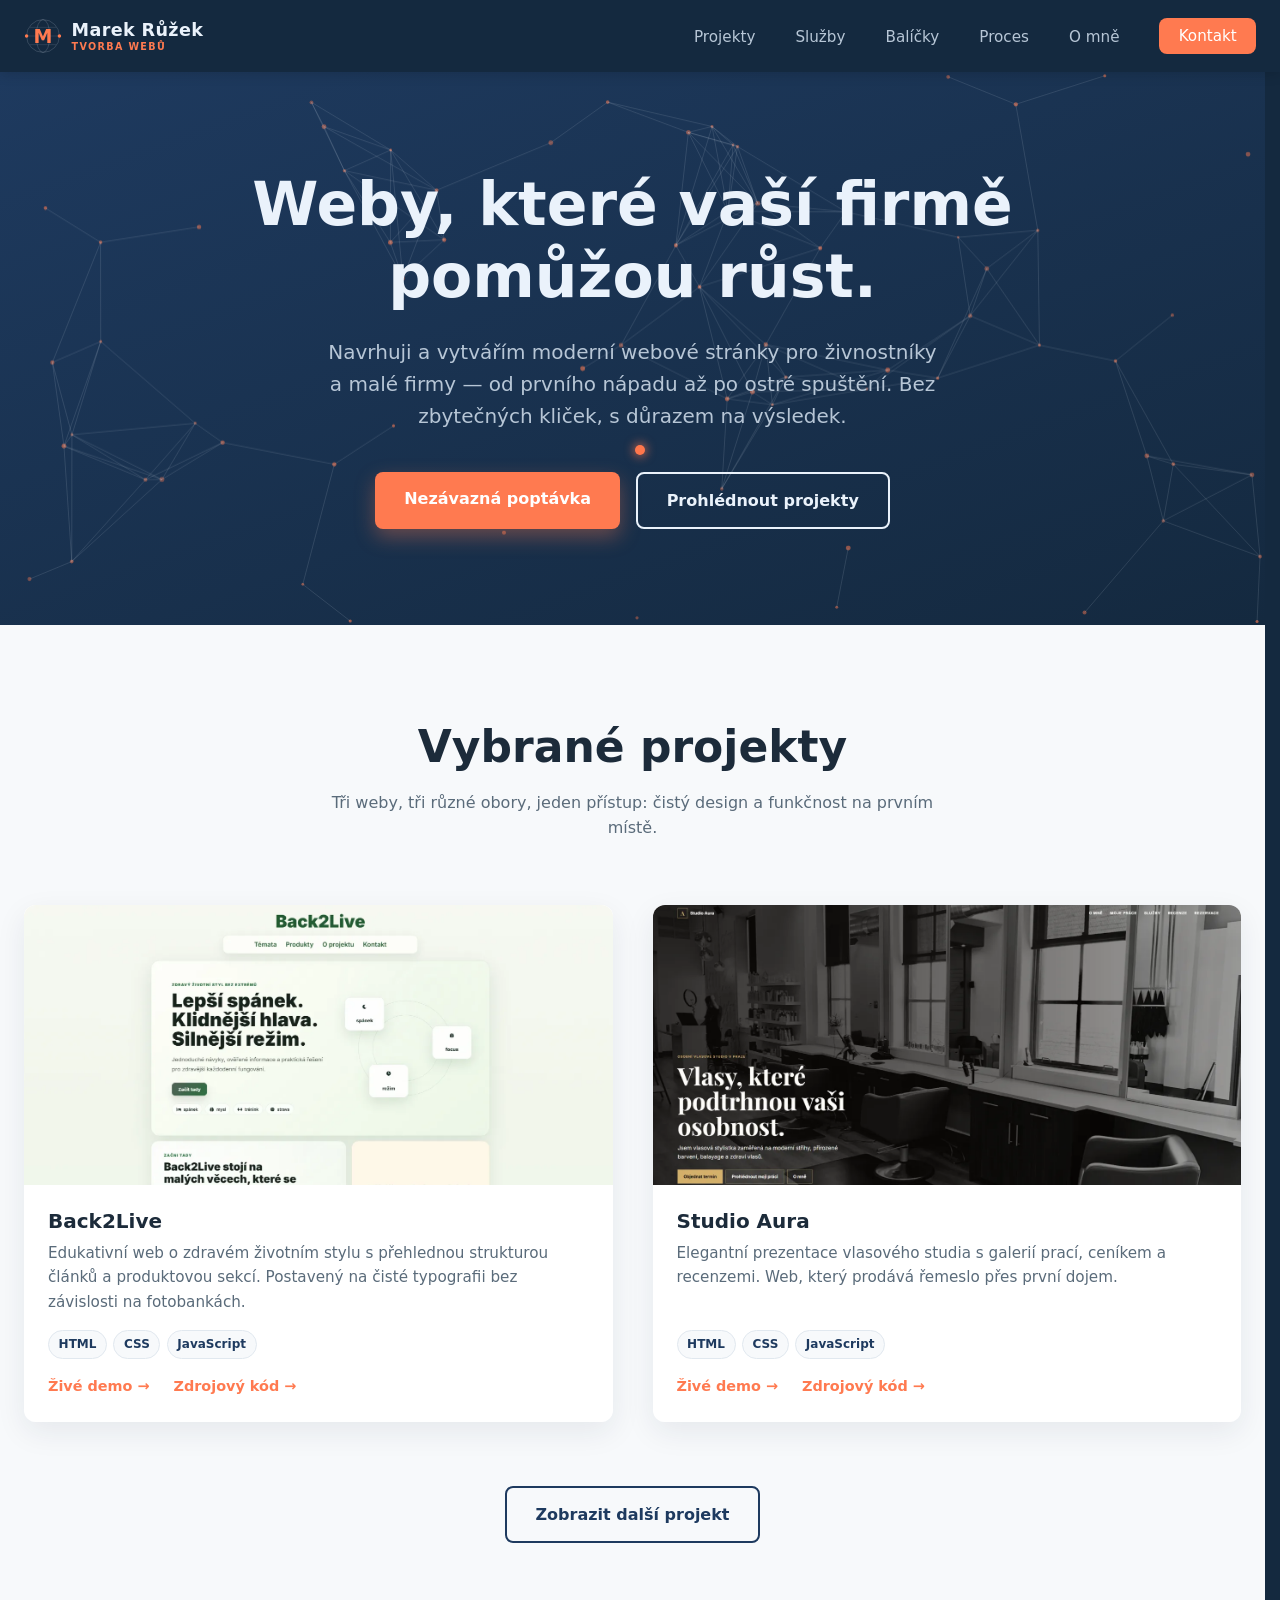
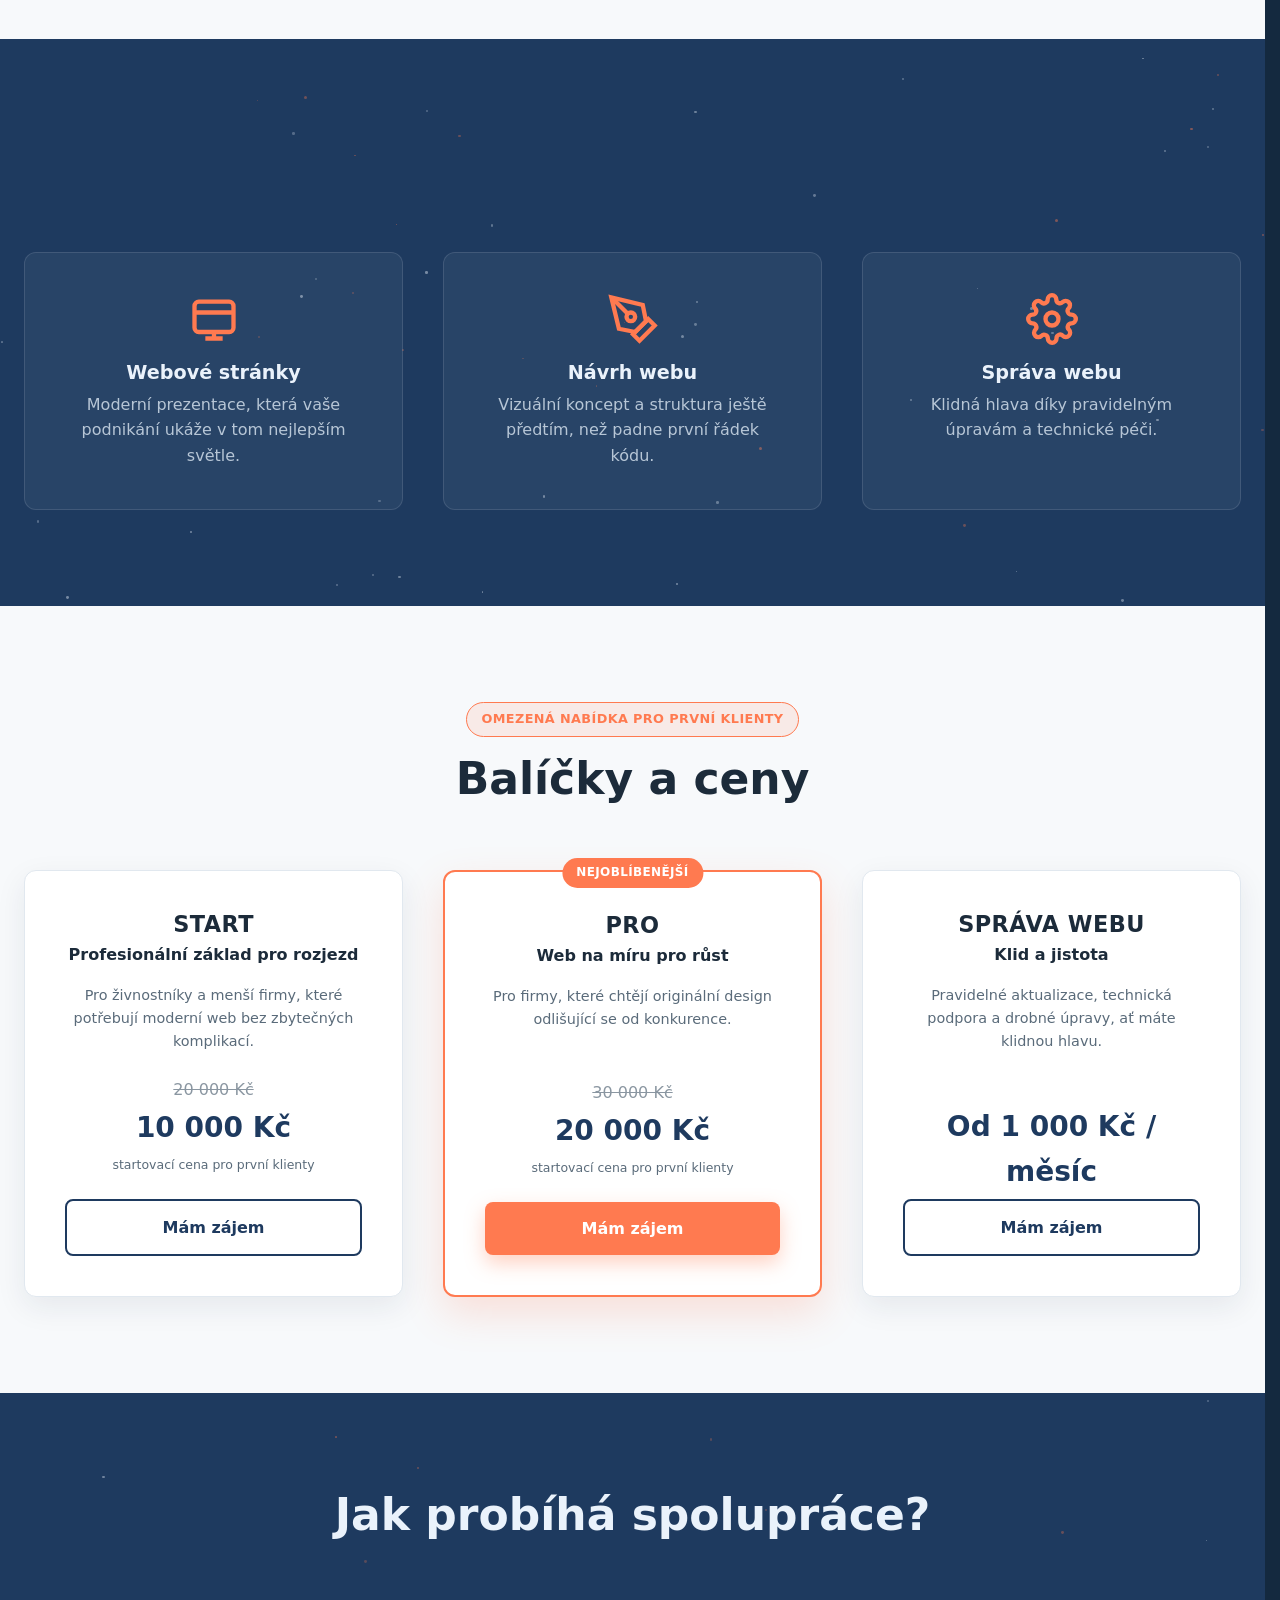
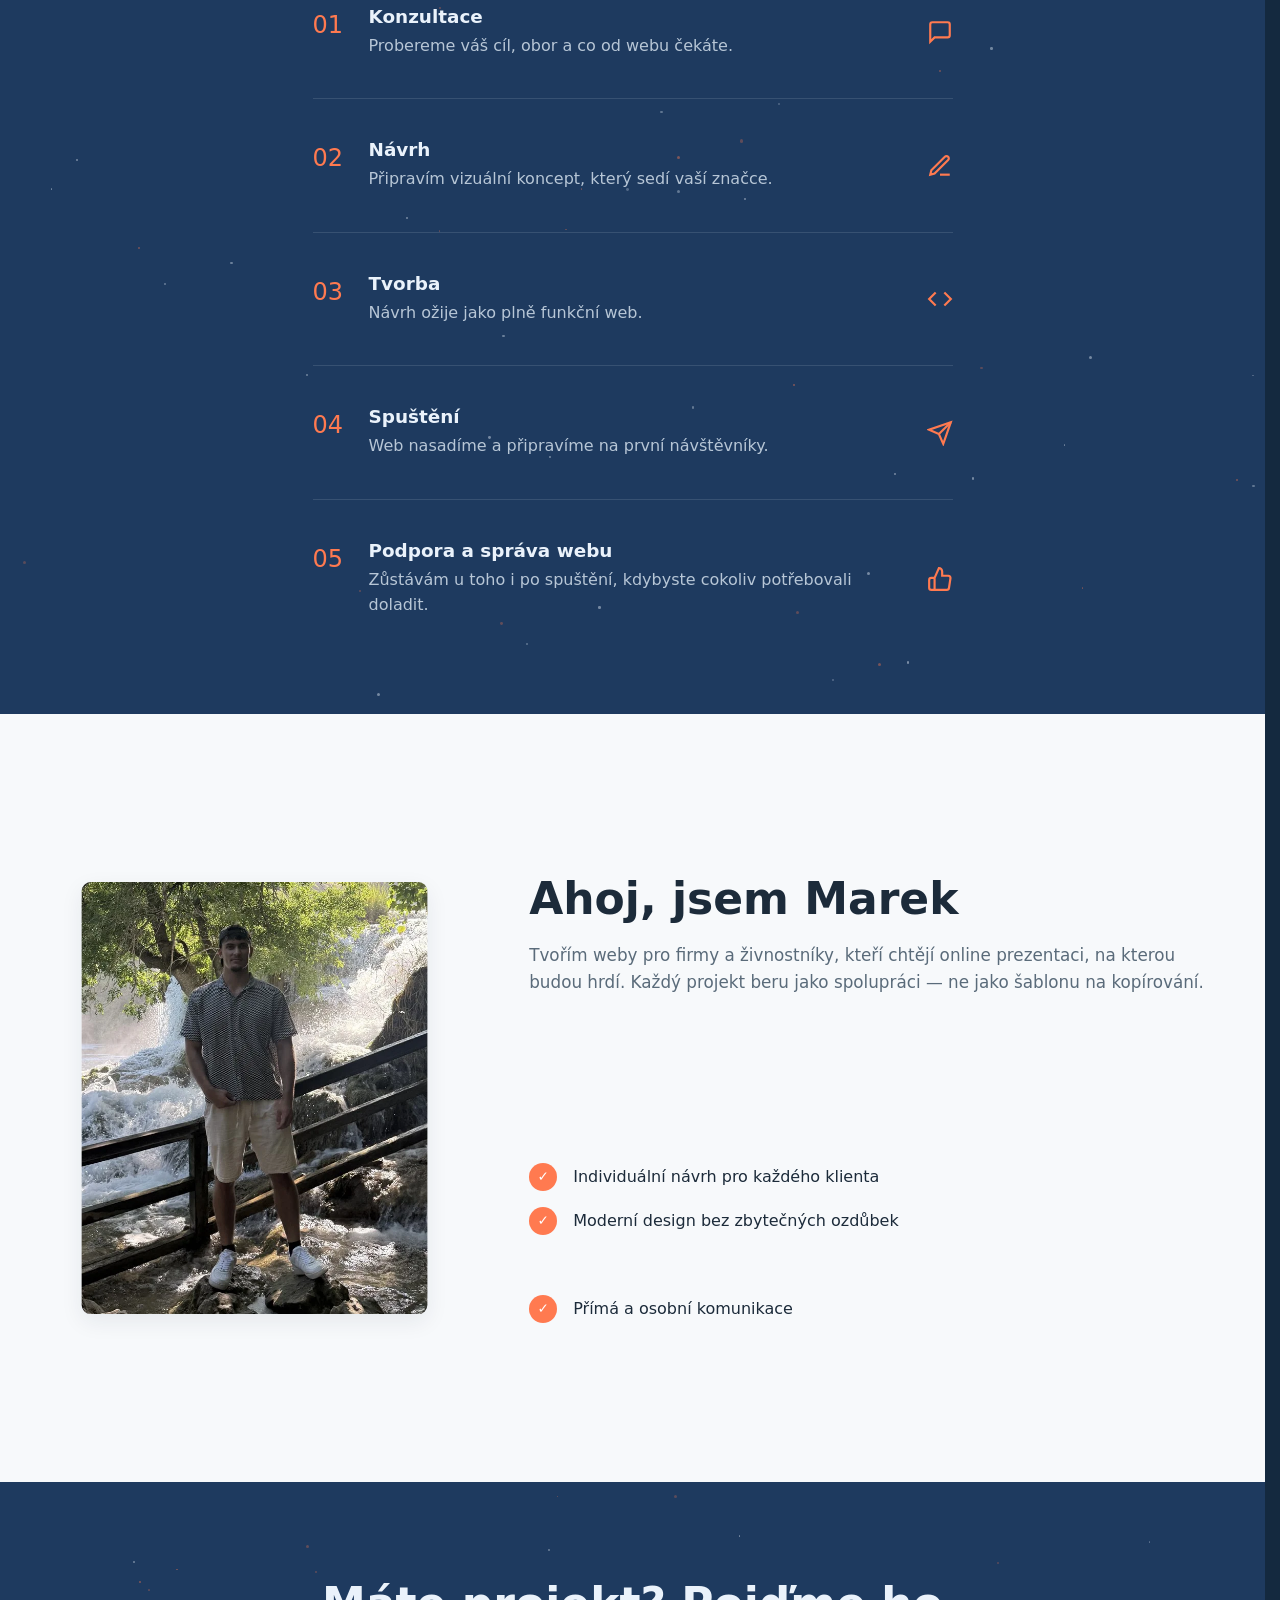
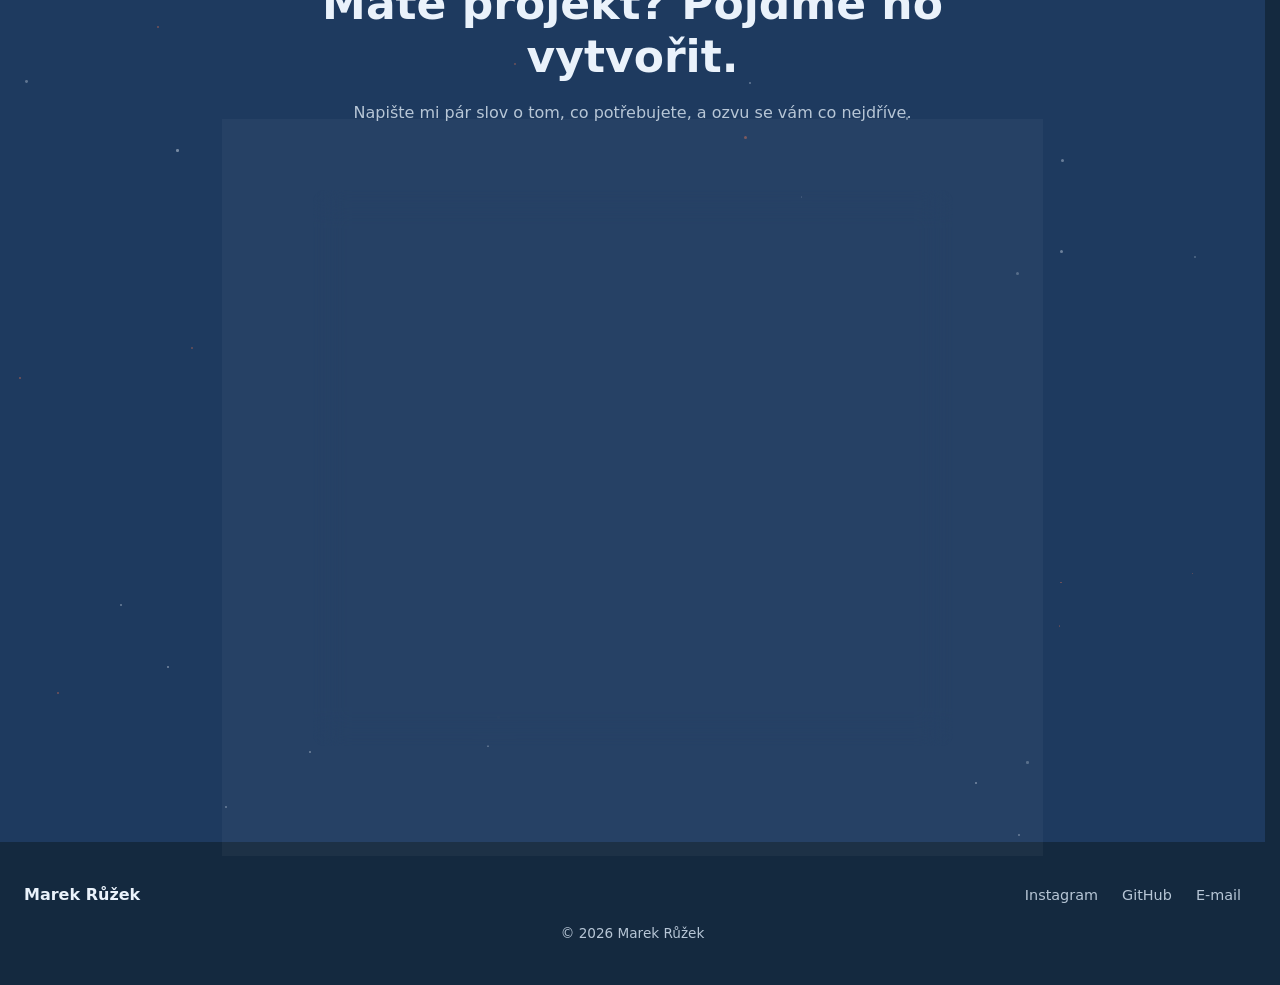
==== commit c6911b8a: "Remove 24-hour response promise from contact form Don't want to commit to a fixed response time." ====
--- a/index.html
+++ b/index.html
@@ -351,7 +351,7 @@
             <div class="container">
                 <div class="section__heading" data-aos="fade-up">
                     <h2>Máte projekt? Pojďme ho vytvořit.</h2>
-                    <p>Napište mi pár slov o tom, co potřebujete, a ozvu se vám do 24 hodin.</p>
+                    <p>Napište mi pár slov o tom, co potřebujete, a ozvu se vám co nejdříve.</p>
                 </div>
 
                 <form class="contact-form" id="contactForm" novalidate data-aos="fade-up">
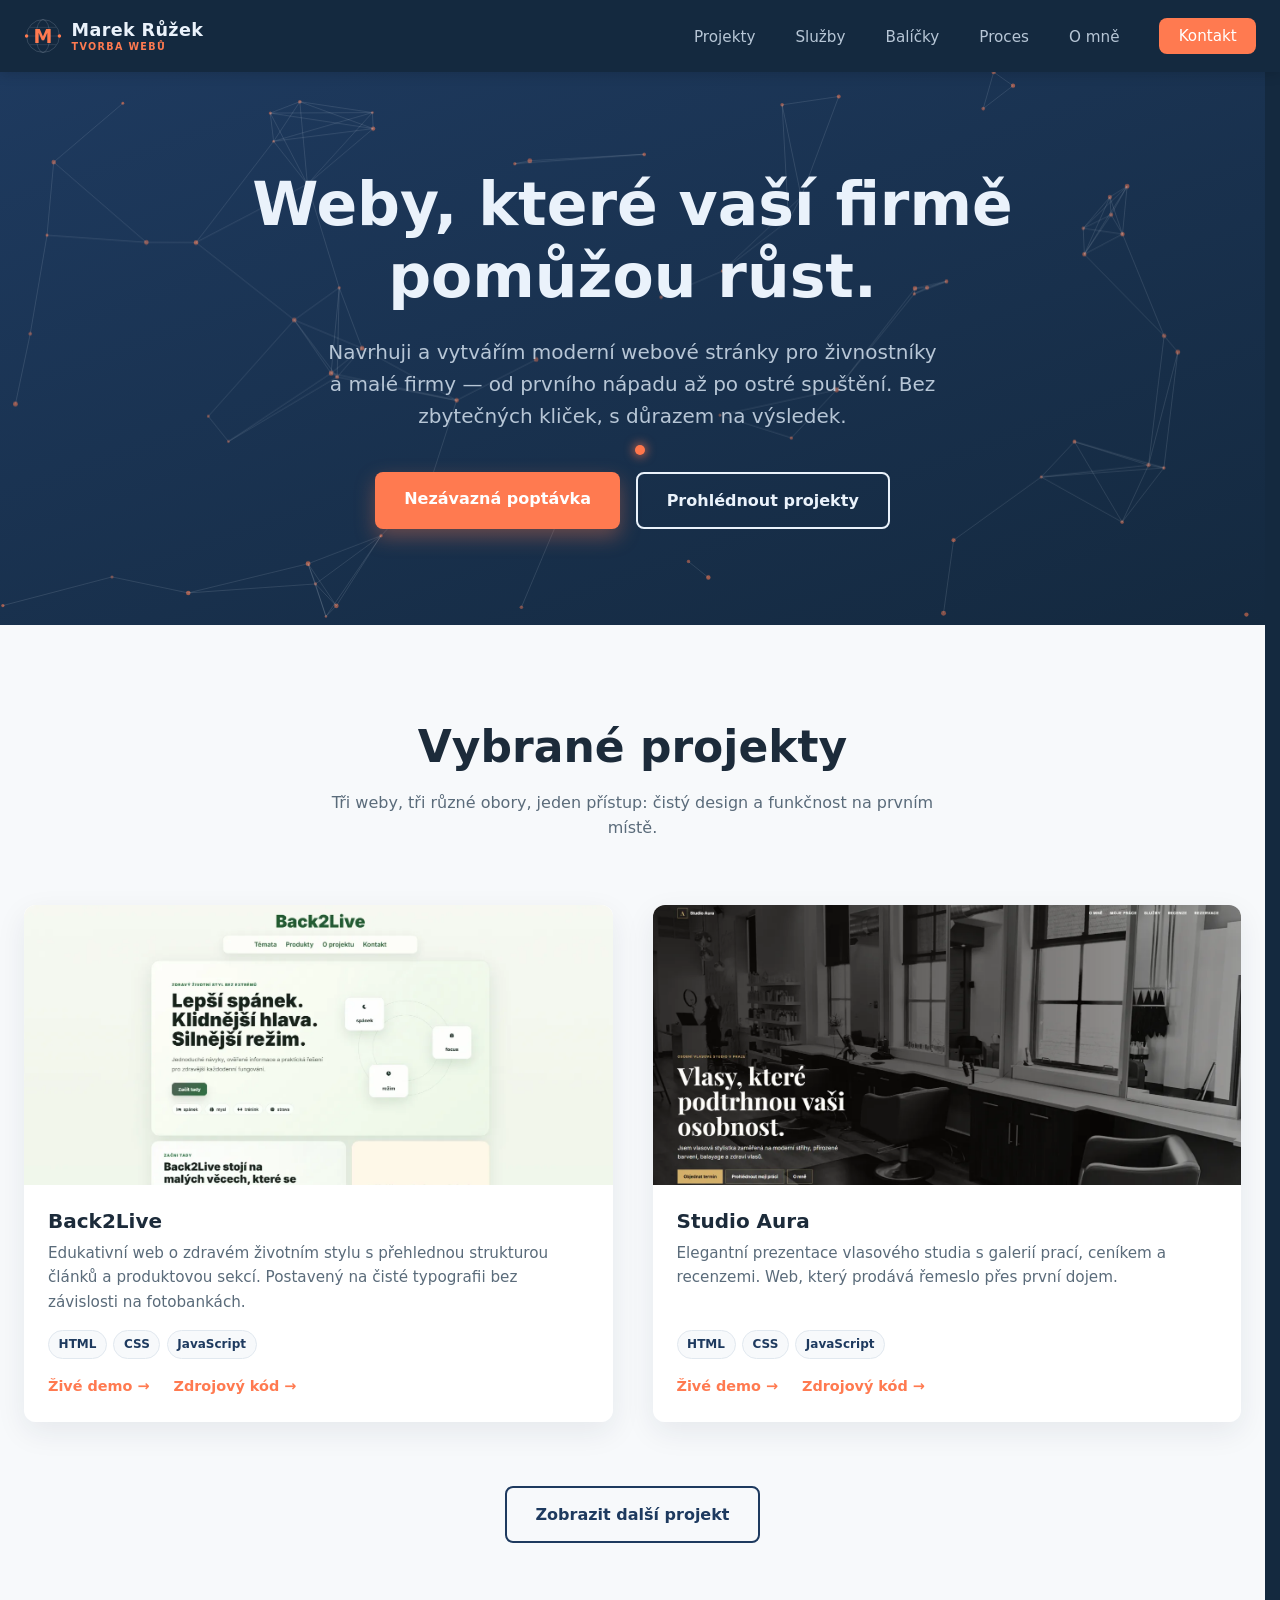
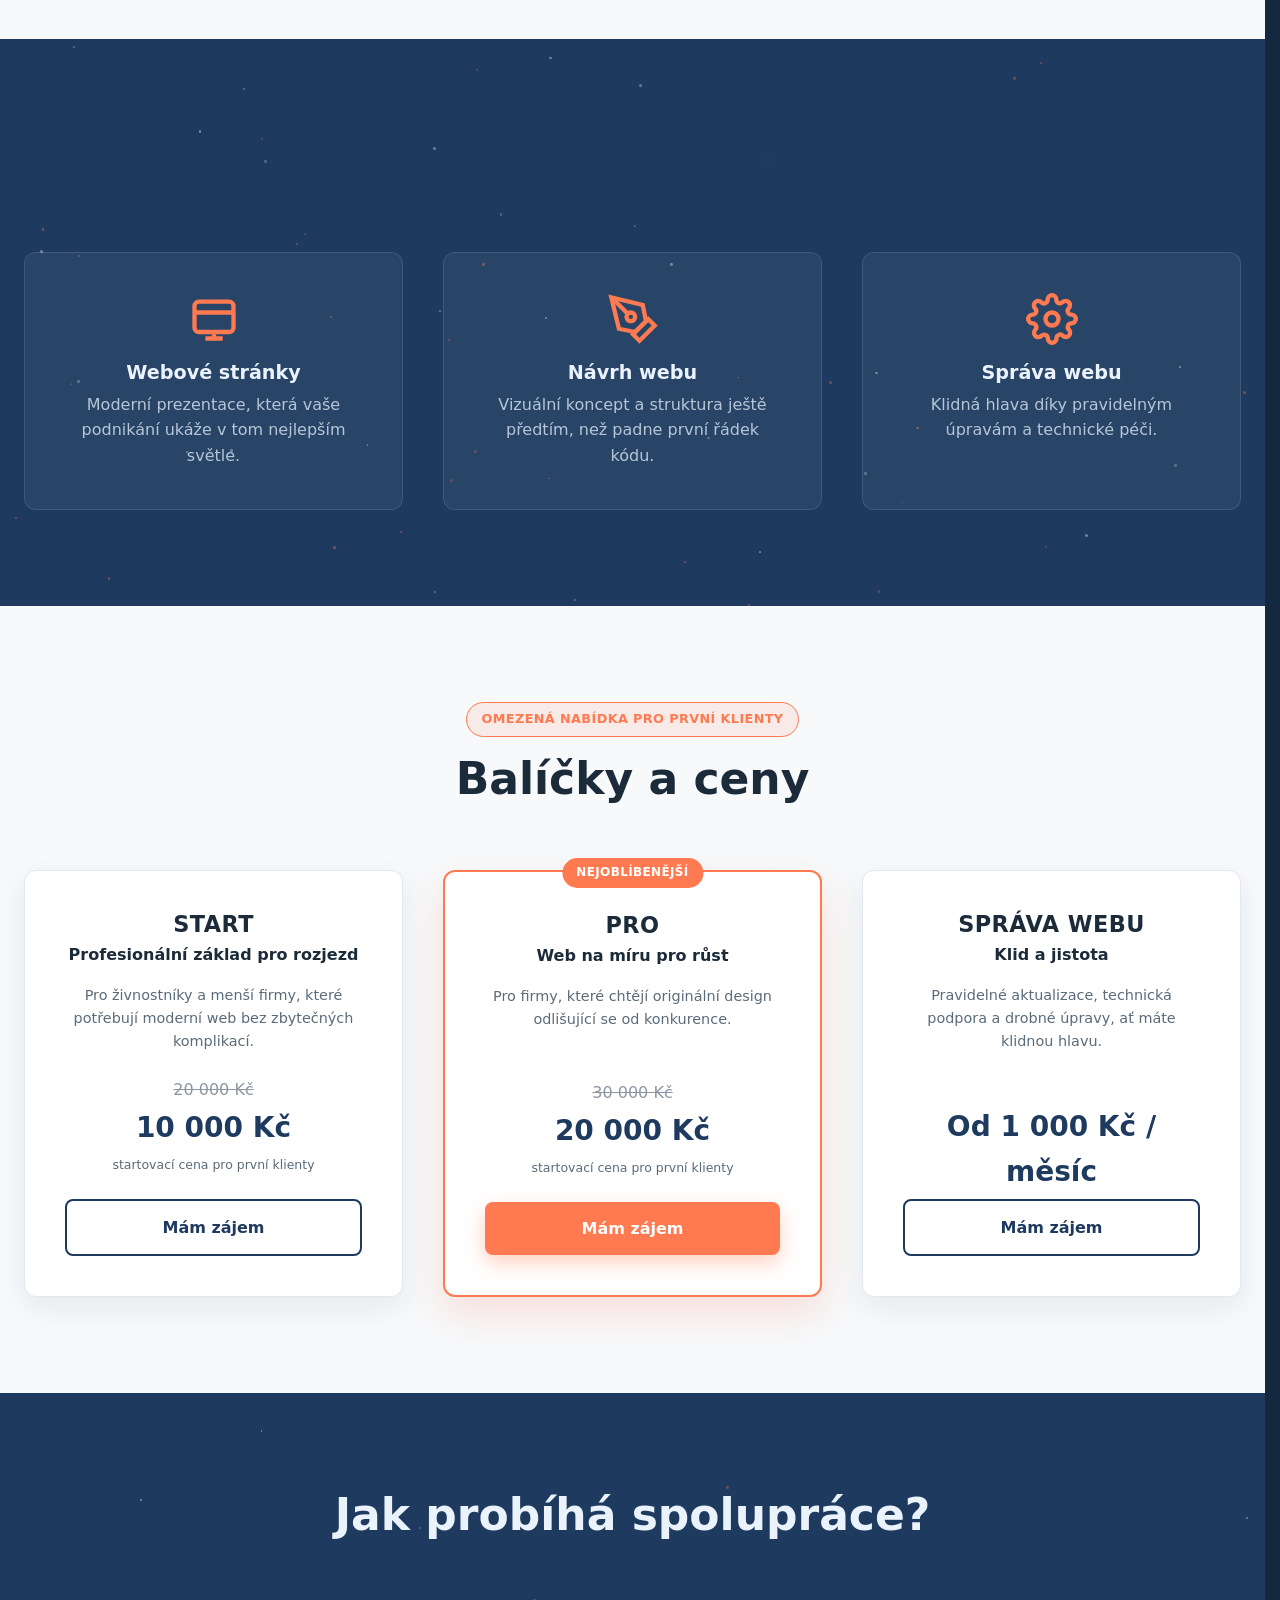
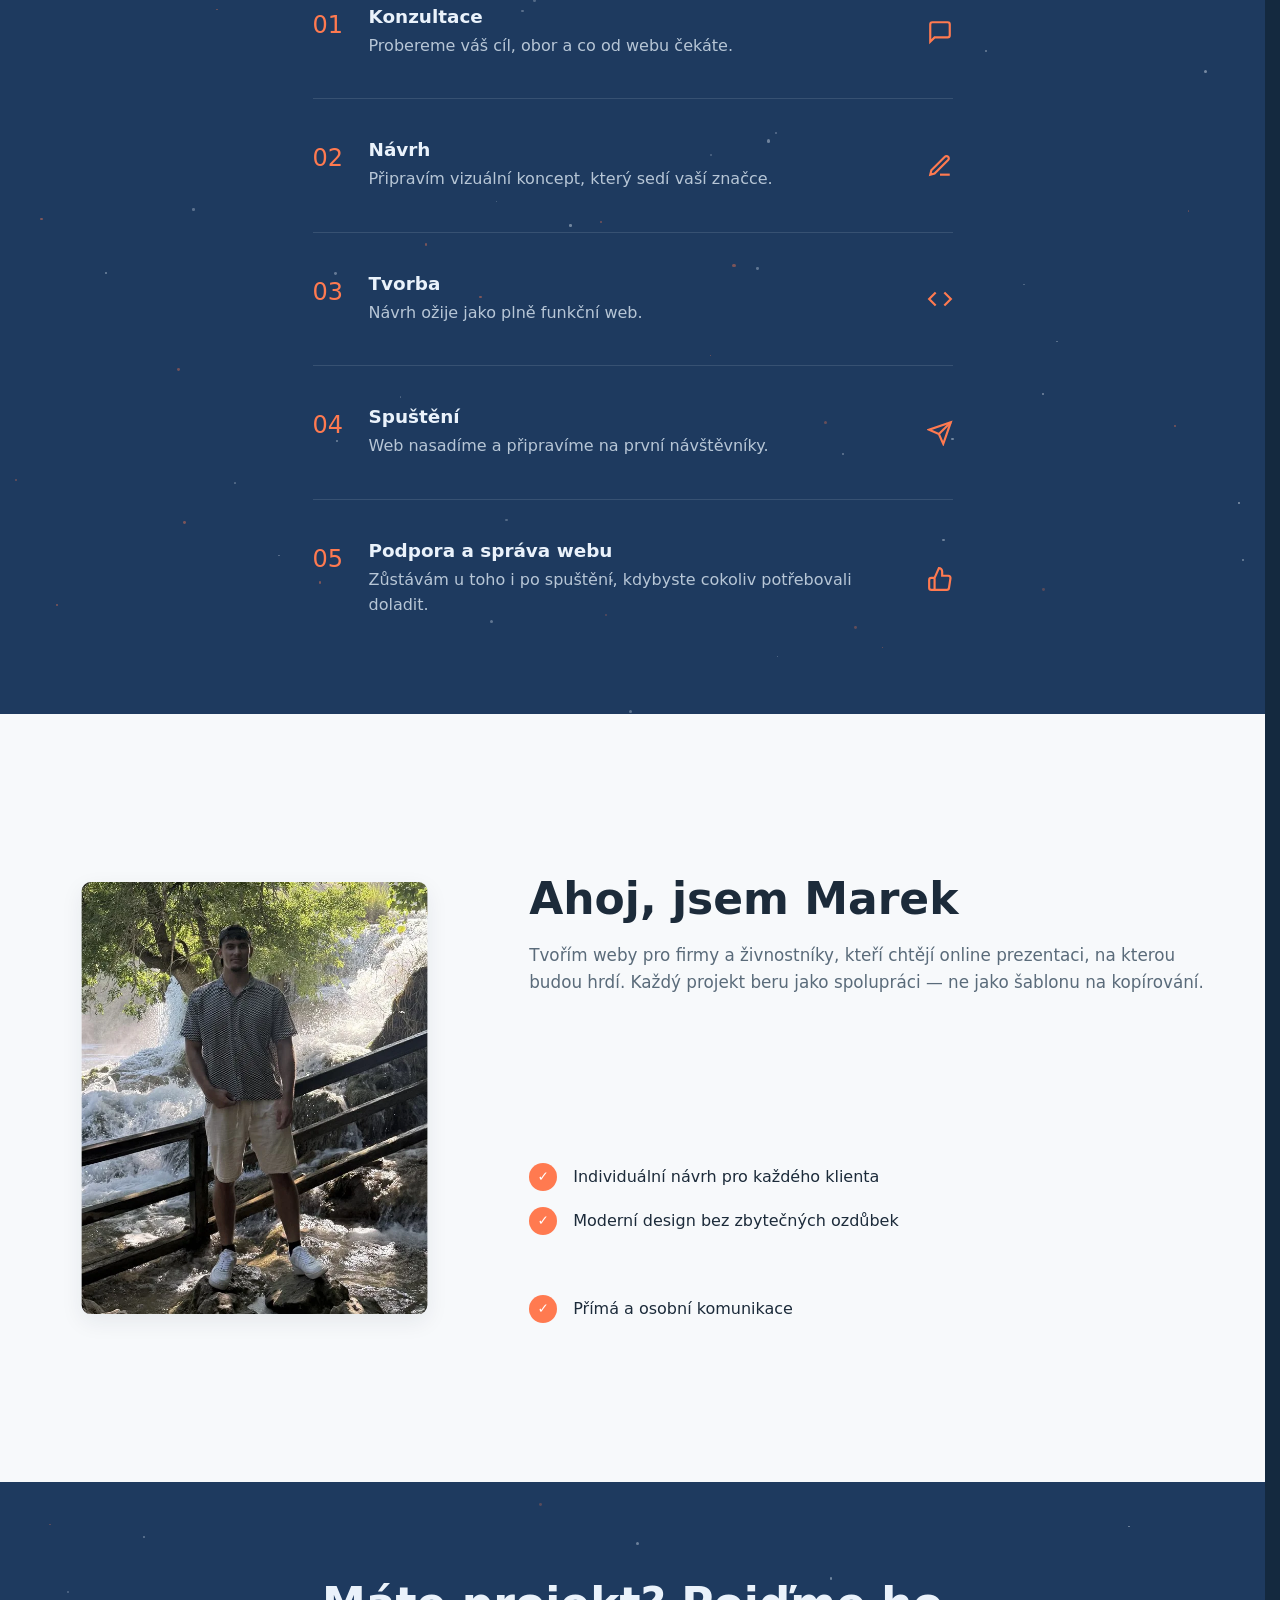
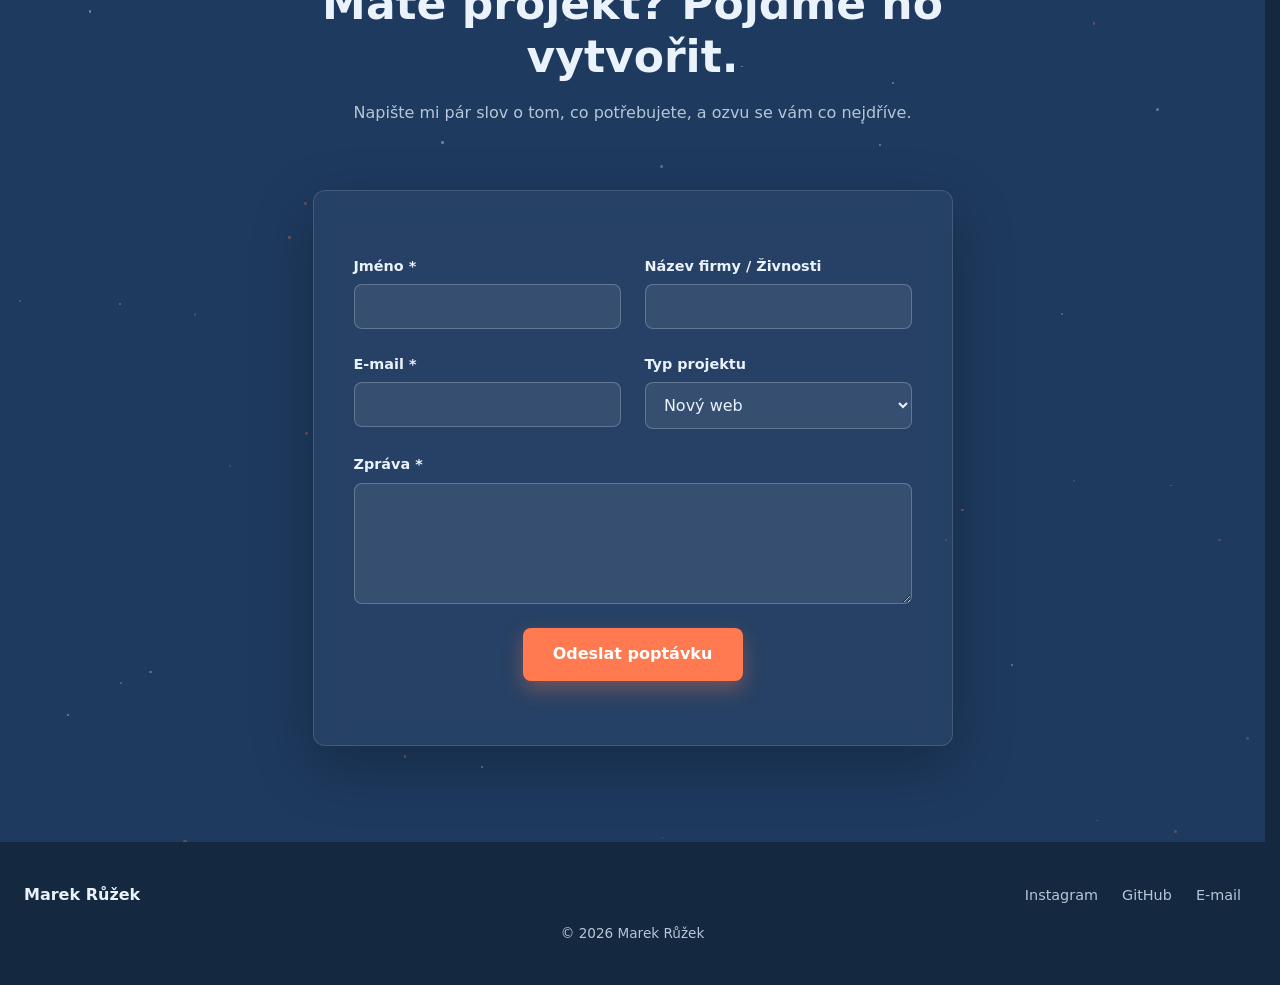
==== commit ecbc63a1: "Restore checklist's slide-toward-photo on tablet; fix landscape white edges - The photo-shrink effec" ====
--- a/index.html
+++ b/index.html
@@ -2,7 +2,7 @@
 <html lang="cs">
 <head>
     <meta charset="UTF-8">
-    <meta name="viewport" content="width=device-width, initial-scale=1.0">
+    <meta name="viewport" content="width=device-width, initial-scale=1.0, viewport-fit=cover">
     <meta name="theme-color" content="#14293F">
     <title>Marek Růžek — Weby pro živnostníky a malé firmy</title>
     <meta name="description" content="Navrhuji a vytvářím moderní webové stránky pro živnostníky a malé firmy — od nápadu až po ostré spuštění.">
@@ -327,7 +327,7 @@
             <div class="container about">
                 <div class="about__text">
                     <h2 data-aos="fade-right">Ahoj, jsem Marek</h2>
-                    <p data-aos="fade-right" data-aos-delay="100">Tvořím weby pro firmy a živnostníky, kteří chtějí online prezentaci, na kterou budou hrdí. Každý projekt beru jako spolupráci — ne jako šablonu na kopírování.</p>
+                    <p data-aos="fade-right" data-aos-delay="100"><span class="about__text-line">Tvořím weby pro firmy a živnostníky, kteří chtějí online prezentaci, na kterou budou hrdí.</span> <span class="about__text-line">Každý projekt beru jako spolupráci — ne jako šablonu na kopírování.</span></p>
                 </div>
 
                 <div class="about__media">
--- a/style.min.css
+++ b/style.min.css
@@ -1 +1 @@
-:root{--color-primary:#1E3A5F;--color-primary-dark:#14293F;--color-accent:#FF7A50;--color-accent-dark:#e6602f;--color-bg-light:#F7F9FB;--text-on-dark:#EAF2FB;--text-on-dark-muted:#B7C6D6;--text-heading:#1C2B3A;--text-body:#5A6B7A;--color-border-light:#E1E8EF;--color-accent-rgb:255,122,80;--text-on-dark-rgb:234,242,251;--space-xs:0.5rem;--space-sm:1rem;--space-md:1.5rem;--space-lg:2.5rem;--space-xl:4rem;--space-2xl:6rem;--radius:12px;--radius-sm:8px;--max-width:1280px;--transition:0.25s ease;--shadow-card:0 10px 30px rgba(20,41,63,0.08)}*,*::before,*::after{box-sizing:border-box;margin:0;padding:0}html{scroll-behavior:smooth;scrollbar-gutter:stable;background-color:var(--color-primary-dark)}body{font-family:'Segoe UI',system-ui,-apple-system,Roboto,Helvetica,Arial,sans-serif;color:var(--text-body);background-color:var(--color-bg-light);line-height:1.6;-webkit-font-smoothing:antialiased}img{max-width:100%;height:auto;display:block}picture{display:contents}a{color:inherit;text-decoration:none}ul{list-style:none}button{font:inherit;cursor:pointer;border:none;background:none}h1,h2,h3{color:var(--text-heading);line-height:1.2;font-weight:700}.container{width:100%;max-width:var(--max-width);margin-inline:auto;padding-inline:var(--space-md)}.reveal{opacity:0;transform:translateY(20px);transition:opacity 0.4s ease,transform 0.4s ease}.reveal.is-visible{opacity:1;transform:translateY(0)}[data-aos="fade-up"],[data-aos="fade-right"]{opacity:0;transform:translateY(24px);transition-property:opacity,transform;transition-duration:0.6s;transition-timing-function:cubic-bezier(0.16,1,0.3,1)}[data-aos="fade-up"].aos-animate,[data-aos="fade-right"].aos-animate{opacity:1;transform:translateY(0)}@media (min-width:901px){[data-aos="fade-right"]{transform:translateX(-28px)}[data-aos="fade-right"].aos-animate{transform:translateX(0)}}[data-aos-delay="80"]{transition-delay:0.08s}[data-aos-delay="100"]{transition-delay:0.1s}[data-aos-delay="160"]{transition-delay:0.16s}[data-aos-delay="200"]{transition-delay:0.2s}[data-aos-delay="240"]{transition-delay:0.24s}@media (prefers-reduced-motion:reduce){.reveal{opacity:1;transform:none;transition:none}[data-aos="fade-up"],[data-aos="fade-right"]{opacity:1;transform:none;transition:none}html{scroll-behavior:auto}}html.has-custom-cursor,html.has-custom-cursor *{cursor:none !important}.cursor-comet{position:fixed;inset:0;z-index:9999;pointer-events:none}@media (pointer:coarse),(hover:none){.cursor-comet{display:none !important}}.cursor-dot{position:absolute;top:0;left:0;will-change:transform}.cursor-dot__inner{display:block;border-radius:50%;background-color:var(--color-accent);transform:translate(-50%,-50%) scale(1);transition:transform 0.25s ease,box-shadow 0.25s ease,opacity 0.25s ease}.cursor-dot--head .cursor-dot__inner{width:10px;height:10px;box-shadow:0 0 10px 2px rgba(var(--color-accent-rgb),0.6)}.cursor-comet.is-active .cursor-dot--head .cursor-dot__inner{opacity:0.1}.cursor-comet.is-active .cursor-dot__inner{transform:translate(-50%,-50%) scale(2.4)}.cursor-comet.is-active .cursor-dot--head .cursor-dot__inner{box-shadow:0 0 22px 6px rgba(var(--color-accent-rgb),0.85)}.btn{display:inline-block;padding:0.85rem 1.8rem;border-radius:var(--radius-sm);font-weight:600;font-size:1rem;text-align:center;transition:transform var(--transition),background-color var(--transition),color var(--transition),box-shadow var(--transition)}.btn--accent{background-color:var(--color-accent);color:#fff;box-shadow:0 8px 20px rgba(255,122,80,0.35)}.btn--accent:focus-visible{background-color:var(--color-accent-dark);transform:translateY(-2px)}@media (hover:hover) and (pointer:fine){.btn--accent:hover{background-color:var(--color-accent-dark);transform:translateY(-2px)}}.btn--outline{border:2px solid var(--text-on-dark);color:var(--text-on-dark)}.btn--outline:focus-visible{background-color:var(--text-on-dark);color:var(--color-primary);transform:translateY(-2px)}@media (hover:hover) and (pointer:fine){.btn--outline:hover{background-color:var(--text-on-dark);color:var(--color-primary);transform:translateY(-2px)}}.btn--outline-dark{border:2px solid var(--color-primary);color:var(--color-primary)}.btn--outline-dark:focus-visible{background-color:var(--color-primary);color:var(--text-on-dark);transform:translateY(-2px)}@media (hover:hover) and (pointer:fine){.btn--outline-dark:hover{background-color:var(--color-primary);color:var(--text-on-dark);transform:translateY(-2px)}}.header{position:fixed;top:0;left:0;right:0;z-index:100;background-color:var(--color-primary-dark);box-shadow:0 2px 12px rgba(0,0,0,0.15)}main{margin-top:72px}.nav{display:flex;align-items:center;justify-content:space-between;height:72px}.nav__logo{display:flex;align-items:center;gap:0.6rem;color:var(--text-on-dark)}.nav__logo-icon{width:38px;height:38px;flex-shrink:0;color:var(--color-accent)}.nav__logo-text{display:flex;flex-direction:column;line-height:1.15}.nav__logo-name{font-weight:700;font-size:1.1rem;letter-spacing:0.02em}.nav__logo-tagline{font-size:0.6rem;font-weight:700;letter-spacing:0.14em;text-transform:uppercase;color:var(--color-accent)}.nav__menu{display:flex;align-items:center;gap:var(--space-lg)}.nav__link{color:var(--text-on-dark-muted);font-weight:500;font-size:0.95rem;position:relative;padding-block:0.35rem;transition:color var(--transition)}.nav__link::after{content:'';position:absolute;left:0;bottom:-2px;width:0;height:2px;background-color:var(--color-accent);transition:width var(--transition)}.nav__link:focus-visible,.nav__link.is-active{color:var(--text-on-dark)}.nav__link.is-active::after{width:100%}@media (hover:hover) and (pointer:fine){.nav__link:hover{color:var(--text-on-dark)}.nav__link:hover::after{width:100%}}.nav__link--cta{background-color:var(--color-accent);color:#fff;padding:0.55rem 1.2rem;border-radius:var(--radius-sm)}.nav__link--cta::after{display:none}.nav__link--cta:focus-visible{background-color:var(--color-accent-dark);color:#fff}@media (hover:hover) and (pointer:fine){.nav__link--cta:hover{background-color:var(--color-accent-dark);color:#fff}}.nav__toggle{display:none;cursor:pointer}.hamburger input{display:none}.hamburger svg{height:2em;display:block;transition:transform 600ms cubic-bezier(0.4,0,0.2,1)}.hamburger .line{fill:none;stroke:var(--text-on-dark);stroke-linecap:round;stroke-linejoin:round;stroke-width:3;transition:stroke-dasharray 600ms cubic-bezier(0.4,0,0.2,1),stroke-dashoffset 600ms cubic-bezier(0.4,0,0.2,1)}.hamburger .line-top-bottom{stroke-dasharray:12 63}.hamburger input:checked + svg{transform:rotate(-45deg)}.hamburger input:checked + svg .line-top-bottom{stroke-dasharray:20 300;stroke-dashoffset:-32.42}.hero{position:relative;overflow:hidden;background:linear-gradient(160deg,var(--color-primary) 0%,var(--color-primary-dark) 100%);padding-block:var(--space-2xl);text-align:center}.hero__canvas{position:absolute;inset:0;z-index:0;pointer-events:none}.hero__inner{position:relative;z-index:1;max-width:820px}.hero__title{color:var(--text-on-dark);font-size:clamp(2.25rem,5vw,3.75rem);margin-bottom:var(--space-md)}.hero__text{color:var(--text-on-dark-muted);font-size:clamp(1.05rem,2vw,1.25rem);max-width:620px;margin-inline:auto;margin-bottom:var(--space-lg)}.hero__actions{display:flex;flex-wrap:wrap;gap:var(--space-sm);justify-content:center}.error-page{position:relative;overflow:hidden;min-height:calc(100vh - 72px);display:flex;align-items:center;justify-content:center;text-align:center;background:linear-gradient(160deg,var(--color-primary) 0%,var(--color-primary-dark) 100%);padding-block:var(--space-2xl)}.error-page__inner{position:relative;z-index:1;max-width:560px;padding-inline:var(--space-md)}.error-page__code{font-size:clamp(4.5rem,14vw,7.5rem);font-weight:800;color:var(--color-accent);line-height:1;margin-bottom:var(--space-sm)}.error-page__title{color:var(--text-on-dark);font-size:clamp(1.5rem,4vw,2.25rem);margin-bottom:var(--space-sm)}.error-page__text{color:var(--text-on-dark-muted);margin-bottom:var(--space-lg)}.section{padding-block:var(--space-2xl);scroll-margin-top:72px}.section--light{background-color:var(--color-bg-light)}.section--dark{position:relative;background-color:var(--color-primary)}.section--dark .container{position:relative;z-index:1}.section--dark h2,.section--dark h3{color:var(--text-on-dark)}.section--dark p{color:var(--text-on-dark-muted)}.section__heading{text-align:center;max-width:640px;margin-inline:auto;margin-bottom:var(--space-xl)}.section__heading h2{font-size:clamp(1.85rem,4vw,2.75rem);margin-bottom:var(--space-sm)}.badge{display:inline-block;background-color:rgba(255,122,80,0.12);color:var(--color-accent);border:1px solid var(--color-accent);font-size:0.8rem;font-weight:700;letter-spacing:0.03em;text-transform:uppercase;padding:0.4rem 0.9rem;border-radius:999px;margin-bottom:var(--space-sm)}.floating-dots{position:absolute;inset:0;overflow:hidden;pointer-events:none;z-index:0}.floating-dot{position:absolute;border-radius:50%;animation-name:floatDot;animation-timing-function:ease-in-out;animation-iteration-count:infinite}@keyframes floatDot{0%,100%{transform:translateY(0)}50%{transform:translateY(var(--dot-drift,-16px))}}.project-grid{display:grid;grid-template-columns:repeat(auto-fit,minmax(min(440px,100%),1fr));gap:var(--space-lg)}.project-card--extra{grid-column:1 / -1;width:100%;max-width:620px;margin:0 auto}.project-card--extra[hidden]{display:none}.project-more{display:flex;justify-content:center;margin-top:var(--space-xl)}.project-card{cursor:pointer;border-radius:var(--radius);box-shadow:var(--shadow-card);display:flex;flex-direction:column;transition:transform var(--transition),box-shadow var(--transition),opacity 0.6s ease}@media (hover:hover) and (pointer:fine){.project-card:hover{transform:translateY(-6px);box-shadow:0 16px 40px rgba(20,41,63,0.14)}}.project-card__inner{background-color:#fff;border-radius:var(--radius);overflow:hidden;display:flex;flex-direction:column;flex:1}.project-card__image{aspect-ratio:2.1 / 1;overflow:hidden;background-color:#fff}.project-card__image img{width:100%;height:100%;object-fit:cover;object-position:center top;display:block;transform:scale(1.02)}.project-card__body{padding:var(--space-md);display:flex;flex-direction:column;flex:1}.project-card__body h3{font-size:1.25rem;margin-bottom:var(--space-xs)}.project-card__body p{font-size:0.95rem;margin-bottom:var(--space-sm);flex:1}.tags{display:flex;flex-wrap:wrap;gap:0.4rem;margin-bottom:var(--space-sm)}.tags li{font-size:0.75rem;font-weight:600;color:var(--color-primary);background-color:var(--color-bg-light);border:1px solid var(--color-border-light);padding:0.25rem 0.6rem;border-radius:999px}.project-card__links{display:flex;flex-wrap:wrap;gap:var(--space-md);font-size:0.9rem;font-weight:600}.project-card__links a{color:var(--color-accent);transition:color var(--transition)}.project-card__links a:focus-visible{color:var(--color-accent-dark);text-decoration:underline}@media (hover:hover) and (pointer:fine){.project-card__links a:hover{color:var(--color-accent-dark);text-decoration:underline}}.services-grid{display:grid;grid-template-columns:repeat(auto-fit,minmax(260px,1fr));gap:var(--space-lg)}.service-card{cursor:pointer;background-color:rgba(234,242,251,0.05);border:1px solid rgba(234,242,251,0.12);border-radius:var(--radius);padding:var(--space-lg);text-align:center;transition:transform var(--transition),border-color var(--transition),opacity 0.6s ease}.service-card:focus-visible{transform:translateY(-6px);border-color:var(--color-accent)}@media (hover:hover) and (pointer:fine){.service-card:hover{transform:translateY(-6px);border-color:var(--color-accent)}}.service-card__icon{width:52px;height:52px;margin:0 auto var(--space-sm);color:var(--color-accent)}.service-card__icon svg{width:100%;height:100%}.service-card h3{margin-bottom:var(--space-xs);font-size:1.2rem}.pricing-grid{display:grid;grid-template-columns:repeat(auto-fit,minmax(280px,1fr));gap:var(--space-lg);align-items:stretch}.pricing-card{position:relative;background-color:#fff;border:1px solid var(--color-border-light);border-radius:var(--radius);padding:var(--space-lg);box-shadow:var(--shadow-card);display:flex;flex-direction:column;text-align:center;transition:transform var(--transition),opacity 0.6s ease}@media (hover:hover) and (pointer:fine){.pricing-card:hover{transform:translateY(-6px)}}.pricing-card--featured{border:2px solid var(--color-accent);box-shadow:0 16px 40px rgba(255,122,80,0.2)}.pricing-card__badge{position:absolute;top:-14px;left:50%;transform:translateX(-50%);background-color:var(--color-accent);color:#fff;font-size:0.75rem;font-weight:700;text-transform:uppercase;letter-spacing:0.03em;padding:0.35rem 0.9rem;border-radius:999px;white-space:nowrap}.pricing-card h3{font-size:1.4rem;letter-spacing:0.02em;margin-bottom:0.3rem}.pricing-card__subtitle{font-weight:600;color:var(--text-heading);margin-bottom:var(--space-sm)}.pricing-card__desc{font-size:0.9rem;margin-bottom:var(--space-md);flex:1}.pricing-card__price{display:flex;flex-direction:column;align-items:center;gap:0.2rem;margin-bottom:0.3rem}.price-old{text-decoration:line-through;color:var(--text-body);font-size:1rem;opacity:0.7}.price-new{font-size:1.75rem;font-weight:700;color:var(--color-primary)}.pricing-card__note{font-size:0.78rem;color:var(--text-body);margin-bottom:var(--space-md)}.pricing-card .btn{margin-top:auto}.process-list{display:flex;flex-direction:column;gap:var(--space-lg);max-width:640px;margin-inline:auto;counter-reset:step}.process-step{display:flex;align-items:flex-start;gap:var(--space-sm);padding-bottom:var(--space-lg);border-bottom:1px solid rgba(234,242,251,0.12)}.process-step:last-child{border-bottom:none;padding-bottom:0}.process-step__number{flex-shrink:0;font-size:1.5rem;font-weight:500;color:var(--color-accent);min-width:40px}.process-step__body{min-width:0;flex:1}.process-step h3{margin-bottom:0.3rem;font-size:1.15rem}.process-step__icon{display:flex;flex-shrink:0;align-self:center;width:26px;height:26px;margin-left:auto;color:var(--color-accent)}.process-step__icon svg{width:100%;height:100%}.about{display:grid;grid-template-columns:0.8fr 1.2fr;grid-template-areas:"media text""media checklist";gap:var(--space-lg) var(--space-xl);align-items:center}.about__text,.checklist{transition:transform 0.3s cubic-bezier(0.22,0.61,0.36,1)}.about__text{grid-area:text}.about__media{grid-area:media;border-radius:var(--radius);overflow:hidden;box-shadow:var(--shadow-card);transition:transform 0.3s cubic-bezier(0.22,0.61,0.36,1)}.about__media img{width:100%;display:block;transition:transform 0.3s cubic-bezier(0.22,0.61,0.36,1)}.about__text h2{font-size:clamp(1.85rem,4vw,2.75rem);margin-bottom:var(--space-sm)}.about__text p{font-size:1.05rem}.checklist{grid-area:checklist;display:flex;flex-direction:column;gap:var(--space-sm)}.checklist li{display:flex;align-items:center;gap:var(--space-sm);font-weight:500;color:var(--text-heading)}.checklist__icon{flex-shrink:0;width:28px;height:28px;display:flex;align-items:center;justify-content:center;background-color:var(--color-accent);color:#fff;border-radius:50%;font-size:0.85rem;font-weight:700}.contact-form{max-width:640px;margin-inline:auto;display:flex;flex-direction:column;gap:var(--space-md);padding:var(--space-xl) var(--space-lg);border-radius:var(--radius);border:1px solid rgba(var(--text-on-dark-rgb),0.14);background-color:rgba(var(--text-on-dark-rgb),0.04);backdrop-filter:blur(16px);-webkit-backdrop-filter:blur(16px);box-shadow:0 20px 60px rgba(0,0,0,0.25)}.form-row{display:grid;grid-template-columns:1fr 1fr;gap:var(--space-md)}.form-group{display:flex;flex-direction:column;gap:0.4rem}.form-group label{font-size:0.9rem;font-weight:600;color:var(--text-on-dark)}.form-group input,.form-group select,.form-group textarea{background-color:rgba(234,242,251,0.08);border:1px solid rgba(234,242,251,0.25);border-radius:var(--radius-sm);padding:0.75rem 0.9rem;color:var(--text-on-dark);font-size:1rem;font-family:inherit;transition:border-color var(--transition),background-color var(--transition)}.form-group select option{color:var(--text-heading)}.form-group input::placeholder,.form-group textarea::placeholder{color:var(--text-on-dark-muted)}.form-group input:focus,.form-group select:focus,.form-group textarea:focus{outline:none;border-color:var(--color-accent);background-color:rgba(234,242,251,0.12)}.form-error{display:none;font-size:0.82rem;color:#ffb199}.form-group.is-invalid input,.form-group.is-invalid textarea{border-color:#ff5b5b}.form-group.is-invalid .form-error{display:block}.contact-form .btn{align-self:center;min-width:220px}.form-success{text-align:center;color:#8fd6a8;font-weight:600}.form-submit-error{text-align:center;color:#ffb199;font-weight:600}.form-submit-error a{color:inherit;text-decoration:underline}.form-honeypot{position:absolute;width:1px;height:1px;overflow:hidden;opacity:0;pointer-events:none}.footer{background-color:var(--color-primary-dark);padding-block:var(--space-lg)}.footer__inner{display:flex;flex-wrap:wrap;align-items:center;justify-content:space-between;gap:var(--space-sm)}.footer__name{color:var(--text-on-dark);font-weight:700}.footer__links{display:flex;gap:var(--space-md)}.footer__links a{color:var(--text-on-dark-muted);font-size:0.9rem;transition:color var(--transition)}.footer__links a:focus-visible{color:var(--color-accent)}@media (hover:hover) and (pointer:fine){.footer__links a:hover{color:var(--color-accent)}}.footer__copy{color:var(--text-on-dark-muted);font-size:0.85rem;width:100%;text-align:center;order:3}.back-to-top{position:fixed;bottom:var(--space-md);right:var(--space-md);width:44px;height:44px;display:flex;align-items:center;justify-content:center;background-color:var(--color-accent);color:#fff;border-radius:50%;font-size:1.2rem;box-shadow:0 8px 20px rgba(255,122,80,0.35);opacity:0;visibility:hidden;transform:translateY(10px);transition:opacity var(--transition),transform var(--transition),visibility var(--transition);z-index:90}.back-to-top.is-visible{opacity:1;visibility:visible;transform:translateY(0)}@media (min-width:640px) and (max-width:1023px){.services-grid,.pricing-grid{grid-template-columns:repeat(2,1fr)}.service-card:last-child,.pricing-card:last-child{grid-column:1 / -1;width:100%;max-width:calc(50% - var(--space-lg) / 2);margin-inline:auto}}@media (max-width:900px){.about{grid-template-columns:1fr;grid-template-areas:"text""media""checklist"}.about__media{width:100%;max-width:300px;margin-inline:auto}.about__media img{aspect-ratio:8 / 9;object-fit:cover;object-position:center 35%}}@media (min-width:640px) and (max-width:900px){.about{grid-template-columns:1fr 1fr;grid-template-areas:"text text""media checklist";align-items:center}.about__media{max-width:none;margin-inline:0}.checklist{justify-content:center}}@media (max-width:768px){.hero,.error-page{padding-block:var(--space-xl)}.nav__toggle{display:inline-flex}.nav__menu{position:absolute;top:72px;left:0;right:0;flex-direction:column;align-items:flex-start;gap:0;background-color:var(--color-primary-dark);max-height:0;overflow:hidden;transition:max-height var(--transition)}.nav__menu.is-open{max-height:480px}.nav__menu li{width:100%}.nav__link{display:block;width:100%;padding:var(--space-sm) var(--space-md)}.nav__link::after{display:none}.nav__link--cta{margin:var(--space-sm) var(--space-md);width:calc(100% - 2 * var(--space-md))}.form-row{grid-template-columns:1fr}.footer__inner{justify-content:center;text-align:center}}@media (max-width:480px){:root{--space-2xl:3.5rem;--space-xl:2.5rem}.hero__actions{flex-direction:column;align-items:stretch}}+:root{--color-primary:#1E3A5F;--color-primary-dark:#14293F;--color-accent:#FF7A50;--color-accent-dark:#e6602f;--color-bg-light:#F7F9FB;--text-on-dark:#EAF2FB;--text-on-dark-muted:#B7C6D6;--text-heading:#1C2B3A;--text-body:#5A6B7A;--color-border-light:#E1E8EF;--color-accent-rgb:255,122,80;--text-on-dark-rgb:234,242,251;--space-xs:0.5rem;--space-sm:1rem;--space-md:1.5rem;--space-lg:2.5rem;--space-xl:4rem;--space-2xl:6rem;--radius:12px;--radius-sm:8px;--max-width:1280px;--transition:0.25s ease;--shadow-card:0 10px 30px rgba(20,41,63,0.08)}*,*::before,*::after{box-sizing:border-box;margin:0;padding:0}html{scroll-behavior:smooth;scrollbar-gutter:stable;background-color:var(--color-primary-dark)}body{font-family:'Segoe UI',system-ui,-apple-system,Roboto,Helvetica,Arial,sans-serif;color:var(--text-body);background-color:var(--color-bg-light);line-height:1.6;-webkit-font-smoothing:antialiased}img{max-width:100%;height:auto;display:block}picture{display:contents}a{color:inherit;text-decoration:none}ul{list-style:none}button{font:inherit;cursor:pointer;border:none;background:none}h1,h2,h3{color:var(--text-heading);line-height:1.2;font-weight:700}.container{width:100%;max-width:var(--max-width);margin-inline:auto;padding-inline:var(--space-md)}.reveal{opacity:0;transform:translateY(20px);transition:opacity 0.4s ease,transform 0.4s ease}.reveal.is-visible{opacity:1;transform:translateY(0)}[data-aos="fade-up"],[data-aos="fade-right"]{opacity:0;transform:translateY(24px);transition-property:opacity,transform;transition-duration:0.6s;transition-timing-function:cubic-bezier(0.16,1,0.3,1)}[data-aos="fade-up"].aos-animate,[data-aos="fade-right"].aos-animate{opacity:1;transform:translateY(0)}@media (min-width:901px){[data-aos="fade-right"]{transform:translateX(-28px)}[data-aos="fade-right"].aos-animate{transform:translateX(0)}}[data-aos-delay="80"]{transition-delay:0.08s}[data-aos-delay="100"]{transition-delay:0.1s}[data-aos-delay="160"]{transition-delay:0.16s}[data-aos-delay="200"]{transition-delay:0.2s}[data-aos-delay="240"]{transition-delay:0.24s}@media (prefers-reduced-motion:reduce){.reveal{opacity:1;transform:none;transition:none}[data-aos="fade-up"],[data-aos="fade-right"]{opacity:1;transform:none;transition:none}html{scroll-behavior:auto}}html.has-custom-cursor,html.has-custom-cursor *{cursor:none !important}.cursor-comet{position:fixed;inset:0;z-index:9999;pointer-events:none}@media (pointer:coarse),(hover:none){.cursor-comet{display:none !important}}.cursor-dot{position:absolute;top:0;left:0;will-change:transform}.cursor-dot__inner{display:block;border-radius:50%;background-color:var(--color-accent);transform:translate(-50%,-50%) scale(1);transition:transform 0.25s ease,box-shadow 0.25s ease,opacity 0.25s ease}.cursor-dot--head .cursor-dot__inner{width:10px;height:10px;box-shadow:0 0 10px 2px rgba(var(--color-accent-rgb),0.6)}.cursor-comet.is-active .cursor-dot--head .cursor-dot__inner{opacity:0.1}.cursor-comet.is-active .cursor-dot__inner{transform:translate(-50%,-50%) scale(2.4)}.cursor-comet.is-active .cursor-dot--head .cursor-dot__inner{box-shadow:0 0 22px 6px rgba(var(--color-accent-rgb),0.85)}.btn{display:inline-block;padding:0.85rem 1.8rem;border-radius:var(--radius-sm);font-weight:600;font-size:1rem;text-align:center;transition:transform var(--transition),background-color var(--transition),color var(--transition),box-shadow var(--transition)}.btn--accent{background-color:var(--color-accent);color:#fff;box-shadow:0 8px 20px rgba(255,122,80,0.35)}.btn--accent:focus-visible{background-color:var(--color-accent-dark);transform:translateY(-2px)}@media (hover:hover) and (pointer:fine){.btn--accent:hover{background-color:var(--color-accent-dark);transform:translateY(-2px)}}.btn--outline{border:2px solid var(--text-on-dark);color:var(--text-on-dark)}.btn--outline:focus-visible{background-color:var(--text-on-dark);color:var(--color-primary);transform:translateY(-2px)}@media (hover:hover) and (pointer:fine){.btn--outline:hover{background-color:var(--text-on-dark);color:var(--color-primary);transform:translateY(-2px)}}.btn--outline-dark{border:2px solid var(--color-primary);color:var(--color-primary)}.btn--outline-dark:focus-visible{background-color:var(--color-primary);color:var(--text-on-dark);transform:translateY(-2px)}@media (hover:hover) and (pointer:fine){.btn--outline-dark:hover{background-color:var(--color-primary);color:var(--text-on-dark);transform:translateY(-2px)}}.header{position:fixed;top:0;left:0;right:0;z-index:100;background-color:var(--color-primary-dark);box-shadow:0 2px 12px rgba(0,0,0,0.15)}main{margin-top:72px}.nav{display:flex;align-items:center;justify-content:space-between;height:72px}.nav__logo{display:flex;align-items:center;gap:0.6rem;color:var(--text-on-dark)}.nav__logo-icon{width:38px;height:38px;flex-shrink:0;color:var(--color-accent)}.nav__logo-text{display:flex;flex-direction:column;line-height:1.15}.nav__logo-name{font-weight:700;font-size:1.1rem;letter-spacing:0.02em}.nav__logo-tagline{font-size:0.6rem;font-weight:700;letter-spacing:0.14em;text-transform:uppercase;color:var(--color-accent)}.nav__menu{display:flex;align-items:center;gap:var(--space-lg)}.nav__link{color:var(--text-on-dark-muted);font-weight:500;font-size:0.95rem;position:relative;padding-block:0.35rem;transition:color var(--transition)}.nav__link::after{content:'';position:absolute;left:0;bottom:-2px;width:0;height:2px;background-color:var(--color-accent);transition:width var(--transition)}.nav__link:focus-visible,.nav__link.is-active{color:var(--text-on-dark)}.nav__link.is-active::after{width:100%}@media (hover:hover) and (pointer:fine){.nav__link:hover{color:var(--text-on-dark)}.nav__link:hover::after{width:100%}}.nav__link--cta{background-color:var(--color-accent);color:#fff;padding:0.55rem 1.2rem;border-radius:var(--radius-sm)}.nav__link--cta::after{display:none}.nav__link--cta:focus-visible{background-color:var(--color-accent-dark);color:#fff}@media (hover:hover) and (pointer:fine){.nav__link--cta:hover{background-color:var(--color-accent-dark);color:#fff}}.nav__toggle{display:none;cursor:pointer}.hamburger input{display:none}.hamburger svg{height:2em;display:block;transition:transform 600ms cubic-bezier(0.4,0,0.2,1)}.hamburger .line{fill:none;stroke:var(--text-on-dark);stroke-linecap:round;stroke-linejoin:round;stroke-width:3;transition:stroke-dasharray 600ms cubic-bezier(0.4,0,0.2,1),stroke-dashoffset 600ms cubic-bezier(0.4,0,0.2,1)}.hamburger .line-top-bottom{stroke-dasharray:12 63}.hamburger input:checked + svg{transform:rotate(-45deg)}.hamburger input:checked + svg .line-top-bottom{stroke-dasharray:20 300;stroke-dashoffset:-32.42}.hero{position:relative;overflow:hidden;background:linear-gradient(160deg,var(--color-primary) 0%,var(--color-primary-dark) 100%);padding-block:var(--space-2xl);text-align:center}.hero__canvas{position:absolute;inset:0;z-index:0;pointer-events:none}.hero__inner{position:relative;z-index:1;max-width:820px}.hero__title{color:var(--text-on-dark);font-size:clamp(2.25rem,5vw,3.75rem);margin-bottom:var(--space-md)}.hero__text{color:var(--text-on-dark-muted);font-size:clamp(1.05rem,2vw,1.25rem);max-width:620px;margin-inline:auto;margin-bottom:var(--space-lg)}.hero__actions{display:flex;flex-wrap:wrap;gap:var(--space-sm);justify-content:center}.error-page{position:relative;overflow:hidden;min-height:calc(100vh - 72px);display:flex;align-items:center;justify-content:center;text-align:center;background:linear-gradient(160deg,var(--color-primary) 0%,var(--color-primary-dark) 100%);padding-block:var(--space-2xl)}.error-page__inner{position:relative;z-index:1;max-width:560px;padding-inline:var(--space-md)}.error-page__code{font-size:clamp(4.5rem,14vw,7.5rem);font-weight:800;color:var(--color-accent);line-height:1;margin-bottom:var(--space-sm)}.error-page__title{color:var(--text-on-dark);font-size:clamp(1.5rem,4vw,2.25rem);margin-bottom:var(--space-sm)}.error-page__text{color:var(--text-on-dark-muted);margin-bottom:var(--space-lg)}.section{padding-block:var(--space-2xl);scroll-margin-top:72px}.section--light{background-color:var(--color-bg-light)}.section--dark{position:relative;background-color:var(--color-primary)}.section--dark .container{position:relative;z-index:1}.section--dark h2,.section--dark h3{color:var(--text-on-dark)}.section--dark p{color:var(--text-on-dark-muted)}.section__heading{text-align:center;max-width:640px;margin-inline:auto;margin-bottom:var(--space-xl)}.section__heading h2{font-size:clamp(1.85rem,4vw,2.75rem);margin-bottom:var(--space-sm)}.badge{display:inline-block;background-color:rgba(255,122,80,0.12);color:var(--color-accent);border:1px solid var(--color-accent);font-size:0.8rem;font-weight:700;letter-spacing:0.03em;text-transform:uppercase;padding:0.4rem 0.9rem;border-radius:999px;margin-bottom:var(--space-sm)}.floating-dots{position:absolute;inset:0;overflow:hidden;pointer-events:none;z-index:0}.floating-dot{position:absolute;border-radius:50%;animation-name:floatDot;animation-timing-function:ease-in-out;animation-iteration-count:infinite}@keyframes floatDot{0%,100%{transform:translateY(0)}50%{transform:translateY(var(--dot-drift,-16px))}}.project-grid{display:grid;grid-template-columns:repeat(auto-fit,minmax(min(440px,100%),1fr));gap:var(--space-lg)}.project-card--extra{grid-column:1 / -1;width:100%;max-width:620px;margin:0 auto}.project-card--extra[hidden]{display:none}.project-more{display:flex;justify-content:center;margin-top:var(--space-xl)}.project-card{cursor:pointer;border-radius:var(--radius);box-shadow:var(--shadow-card);display:flex;flex-direction:column;transition:transform var(--transition),box-shadow var(--transition),opacity 0.6s ease}@media (hover:hover) and (pointer:fine){.project-card:hover{transform:translateY(-6px);box-shadow:0 16px 40px rgba(20,41,63,0.14)}}.project-card__inner{background-color:#fff;border-radius:var(--radius);overflow:hidden;display:flex;flex-direction:column;flex:1}.project-card__image{aspect-ratio:2.1 / 1;overflow:hidden;background-color:#fff}.project-card__image img{width:100%;height:100%;object-fit:cover;object-position:center top;display:block;transform:scale(1.02)}.project-card__body{padding:var(--space-md);display:flex;flex-direction:column;flex:1}.project-card__body h3{font-size:1.25rem;margin-bottom:var(--space-xs)}.project-card__body p{font-size:0.95rem;margin-bottom:var(--space-sm);flex:1}.tags{display:flex;flex-wrap:wrap;gap:0.4rem;margin-bottom:var(--space-sm)}.tags li{font-size:0.75rem;font-weight:600;color:var(--color-primary);background-color:var(--color-bg-light);border:1px solid var(--color-border-light);padding:0.25rem 0.6rem;border-radius:999px}.project-card__links{display:flex;flex-wrap:wrap;gap:var(--space-md);font-size:0.9rem;font-weight:600}.project-card__links a{color:var(--color-accent);transition:color var(--transition)}.project-card__links a:focus-visible{color:var(--color-accent-dark);text-decoration:underline}@media (hover:hover) and (pointer:fine){.project-card__links a:hover{color:var(--color-accent-dark);text-decoration:underline}}.services-grid{display:grid;grid-template-columns:repeat(auto-fit,minmax(260px,1fr));gap:var(--space-lg)}.service-card{cursor:pointer;background-color:rgba(234,242,251,0.05);border:1px solid rgba(234,242,251,0.12);border-radius:var(--radius);padding:var(--space-lg);text-align:center;transition:transform var(--transition),border-color var(--transition),opacity 0.6s ease}.service-card:focus-visible{transform:translateY(-6px);border-color:var(--color-accent)}@media (hover:hover) and (pointer:fine){.service-card:hover{transform:translateY(-6px);border-color:var(--color-accent)}}.service-card__icon{width:52px;height:52px;margin:0 auto var(--space-sm);color:var(--color-accent)}.service-card__icon svg{width:100%;height:100%}.service-card h3{margin-bottom:var(--space-xs);font-size:1.2rem}.pricing-grid{display:grid;grid-template-columns:repeat(auto-fit,minmax(280px,1fr));gap:var(--space-lg);align-items:stretch}.pricing-card{position:relative;background-color:#fff;border:1px solid var(--color-border-light);border-radius:var(--radius);padding:var(--space-lg);box-shadow:var(--shadow-card);display:flex;flex-direction:column;text-align:center;transition:transform var(--transition),opacity 0.6s ease}@media (hover:hover) and (pointer:fine){.pricing-card:hover{transform:translateY(-6px)}}.pricing-card--featured{border:2px solid var(--color-accent);box-shadow:0 16px 40px rgba(255,122,80,0.2)}.pricing-card__badge{position:absolute;top:-14px;left:50%;transform:translateX(-50%);background-color:var(--color-accent);color:#fff;font-size:0.75rem;font-weight:700;text-transform:uppercase;letter-spacing:0.03em;padding:0.35rem 0.9rem;border-radius:999px;white-space:nowrap}.pricing-card h3{font-size:1.4rem;letter-spacing:0.02em;margin-bottom:0.3rem}.pricing-card__subtitle{font-weight:600;color:var(--text-heading);margin-bottom:var(--space-sm)}.pricing-card__desc{font-size:0.9rem;margin-bottom:var(--space-md);flex:1}.pricing-card__price{display:flex;flex-direction:column;align-items:center;gap:0.2rem;margin-bottom:0.3rem}.price-old{text-decoration:line-through;color:var(--text-body);font-size:1rem;opacity:0.7}.price-new{font-size:1.75rem;font-weight:700;color:var(--color-primary)}.pricing-card__note{font-size:0.78rem;color:var(--text-body);margin-bottom:var(--space-md)}.pricing-card .btn{margin-top:auto}.process-list{display:flex;flex-direction:column;gap:var(--space-lg);max-width:640px;margin-inline:auto;counter-reset:step}.process-step{display:flex;align-items:flex-start;gap:var(--space-sm);padding-bottom:var(--space-lg);border-bottom:1px solid rgba(234,242,251,0.12)}.process-step:last-child{border-bottom:none;padding-bottom:0}.process-step__number{flex-shrink:0;font-size:1.5rem;font-weight:500;color:var(--color-accent);min-width:40px}.process-step__body{min-width:0;flex:1}.process-step h3{margin-bottom:0.3rem;font-size:1.15rem}.process-step__icon{display:flex;flex-shrink:0;align-self:center;width:26px;height:26px;margin-left:auto;color:var(--color-accent)}.process-step__icon svg{width:100%;height:100%}.about{display:grid;grid-template-columns:0.8fr 1.2fr;grid-template-areas:"media text""media checklist";gap:var(--space-lg) var(--space-xl);align-items:center}.about__text,.checklist{transition:transform 0.3s cubic-bezier(0.22,0.61,0.36,1)}.about__text{grid-area:text}.about__media{grid-area:media;border-radius:var(--radius);overflow:hidden;box-shadow:var(--shadow-card);transition:transform 0.3s cubic-bezier(0.22,0.61,0.36,1)}.about__media img{width:100%;display:block;transition:transform 0.3s cubic-bezier(0.22,0.61,0.36,1)}.about__text h2{font-size:clamp(1.85rem,4vw,2.75rem);margin-bottom:var(--space-sm)}.about__text p{font-size:1.05rem}.checklist{grid-area:checklist;display:flex;flex-direction:column;gap:var(--space-sm)}.checklist li{display:flex;align-items:center;gap:var(--space-sm);font-weight:500;color:var(--text-heading)}.checklist__icon{flex-shrink:0;width:28px;height:28px;display:flex;align-items:center;justify-content:center;background-color:var(--color-accent);color:#fff;border-radius:50%;font-size:0.85rem;font-weight:700}.contact-form{max-width:640px;margin-inline:auto;display:flex;flex-direction:column;gap:var(--space-md);padding:var(--space-xl) var(--space-lg);border-radius:var(--radius);border:1px solid rgba(var(--text-on-dark-rgb),0.14);background-color:rgba(var(--text-on-dark-rgb),0.04);backdrop-filter:blur(16px);-webkit-backdrop-filter:blur(16px);box-shadow:0 20px 60px rgba(0,0,0,0.25)}.form-row{display:grid;grid-template-columns:1fr 1fr;gap:var(--space-md)}.form-group{display:flex;flex-direction:column;gap:0.4rem}.form-group label{font-size:0.9rem;font-weight:600;color:var(--text-on-dark)}.form-group input,.form-group select,.form-group textarea{background-color:rgba(234,242,251,0.08);border:1px solid rgba(234,242,251,0.25);border-radius:var(--radius-sm);padding:0.75rem 0.9rem;color:var(--text-on-dark);font-size:1rem;font-family:inherit;transition:border-color var(--transition),background-color var(--transition)}.form-group select option{color:var(--text-heading)}.form-group input::placeholder,.form-group textarea::placeholder{color:var(--text-on-dark-muted)}.form-group input:focus,.form-group select:focus,.form-group textarea:focus{outline:none;border-color:var(--color-accent);background-color:rgba(234,242,251,0.12)}.form-error{display:none;font-size:0.82rem;color:#ffb199}.form-group.is-invalid input,.form-group.is-invalid textarea{border-color:#ff5b5b}.form-group.is-invalid .form-error{display:block}.contact-form .btn{align-self:center;min-width:220px}.form-success{text-align:center;color:#8fd6a8;font-weight:600}.form-submit-error{text-align:center;color:#ffb199;font-weight:600}.form-submit-error a{color:inherit;text-decoration:underline}.form-honeypot{position:absolute;width:1px;height:1px;overflow:hidden;opacity:0;pointer-events:none}.footer{background-color:var(--color-primary-dark);padding-block:var(--space-lg)}.footer__inner{display:flex;flex-wrap:wrap;align-items:center;justify-content:space-between;gap:var(--space-sm)}.footer__name{color:var(--text-on-dark);font-weight:700}.footer__links{display:flex;gap:var(--space-md)}.footer__links a{color:var(--text-on-dark-muted);font-size:0.9rem;transition:color var(--transition)}.footer__links a:focus-visible{color:var(--color-accent)}@media (hover:hover) and (pointer:fine){.footer__links a:hover{color:var(--color-accent)}}.footer__copy{color:var(--text-on-dark-muted);font-size:0.85rem;width:100%;text-align:center;order:3}.back-to-top{position:fixed;bottom:var(--space-md);right:var(--space-md);width:44px;height:44px;display:flex;align-items:center;justify-content:center;background-color:var(--color-accent);color:#fff;border-radius:50%;font-size:1.2rem;box-shadow:0 8px 20px rgba(255,122,80,0.35);opacity:0;visibility:hidden;transform:translateY(10px);transition:opacity var(--transition),transform var(--transition),visibility var(--transition);z-index:90}.back-to-top.is-visible{opacity:1;visibility:visible;transform:translateY(0)}@media (min-width:640px) and (max-width:1023px){.services-grid,.pricing-grid{grid-template-columns:repeat(2,1fr)}.service-card:last-child,.pricing-card:last-child{grid-column:1 / -1;width:100%;max-width:calc(50% - var(--space-lg) / 2);margin-inline:auto}}@media (max-width:900px){.about{grid-template-columns:1fr;grid-template-areas:"text""media""checklist"}.about__media{width:100%;max-width:300px;margin-inline:auto}.about__media img{aspect-ratio:8 / 9;object-fit:cover;object-position:center 35%}}@media (min-width:640px) and (max-width:900px){.about{grid-template-columns:1fr 1fr;grid-template-areas:"text text""media checklist";align-items:center}.about__media{max-width:none;margin-inline:0}.checklist{justify-content:center}.about__text-line{display:block}.about__text-line+.about__text-line{margin-top:var(--space-xs)}}@media (max-width:1023px) and (orientation:landscape){html,body{overflow-x:hidden}}@media (max-width:768px){.hero,.error-page{padding-block:var(--space-xl)}.nav__toggle{display:inline-flex}.nav__menu{position:absolute;top:72px;left:0;right:0;flex-direction:column;align-items:flex-start;gap:0;background-color:var(--color-primary-dark);max-height:0;overflow:hidden;transition:max-height var(--transition)}.nav__menu.is-open{max-height:480px}.nav__menu li{width:100%}.nav__link{display:block;width:100%;padding:var(--space-sm) var(--space-md)}.nav__link::after{display:none}.nav__link--cta{margin:var(--space-sm) var(--space-md);width:calc(100% - 2 * var(--space-md))}.form-row{grid-template-columns:1fr}.footer__inner{justify-content:center;text-align:center}}@media (max-width:480px){:root{--space-2xl:3.5rem;--space-xl:2.5rem}.hero__actions{flex-direction:column;align-items:stretch}}
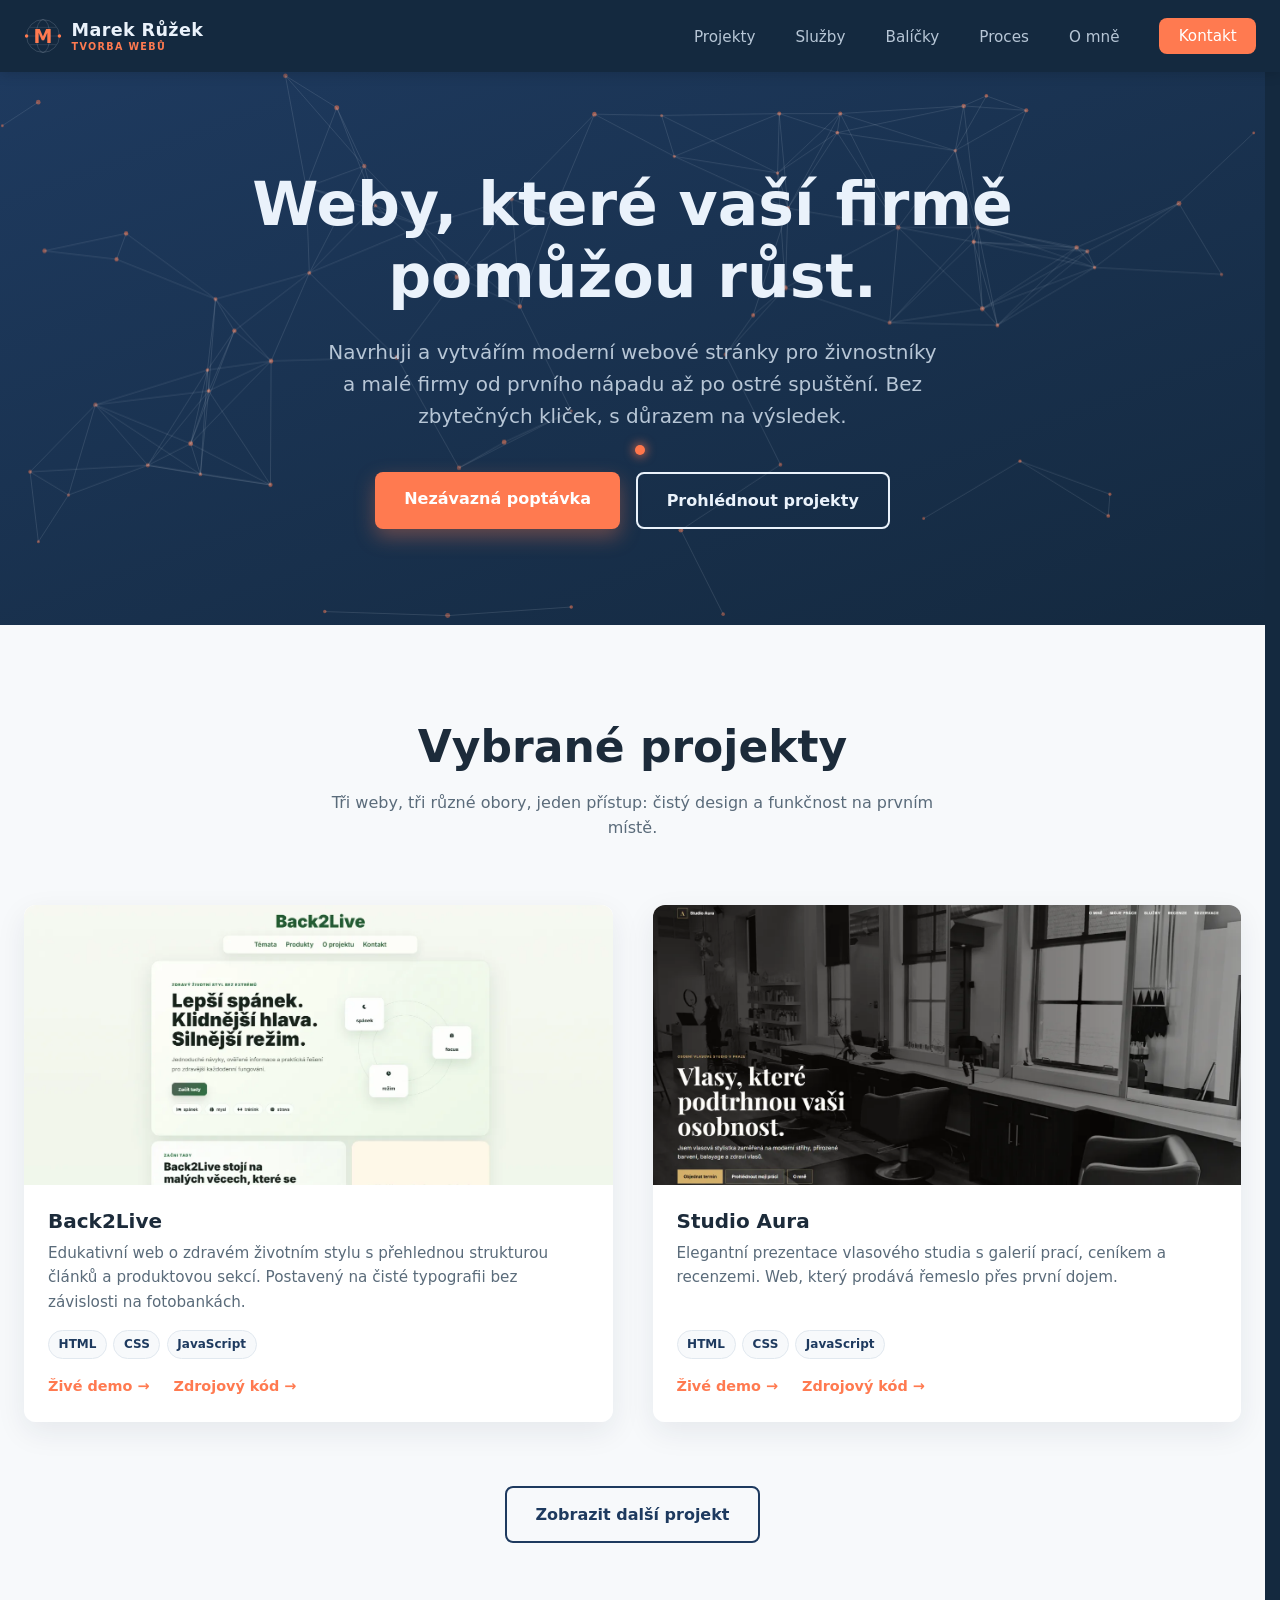
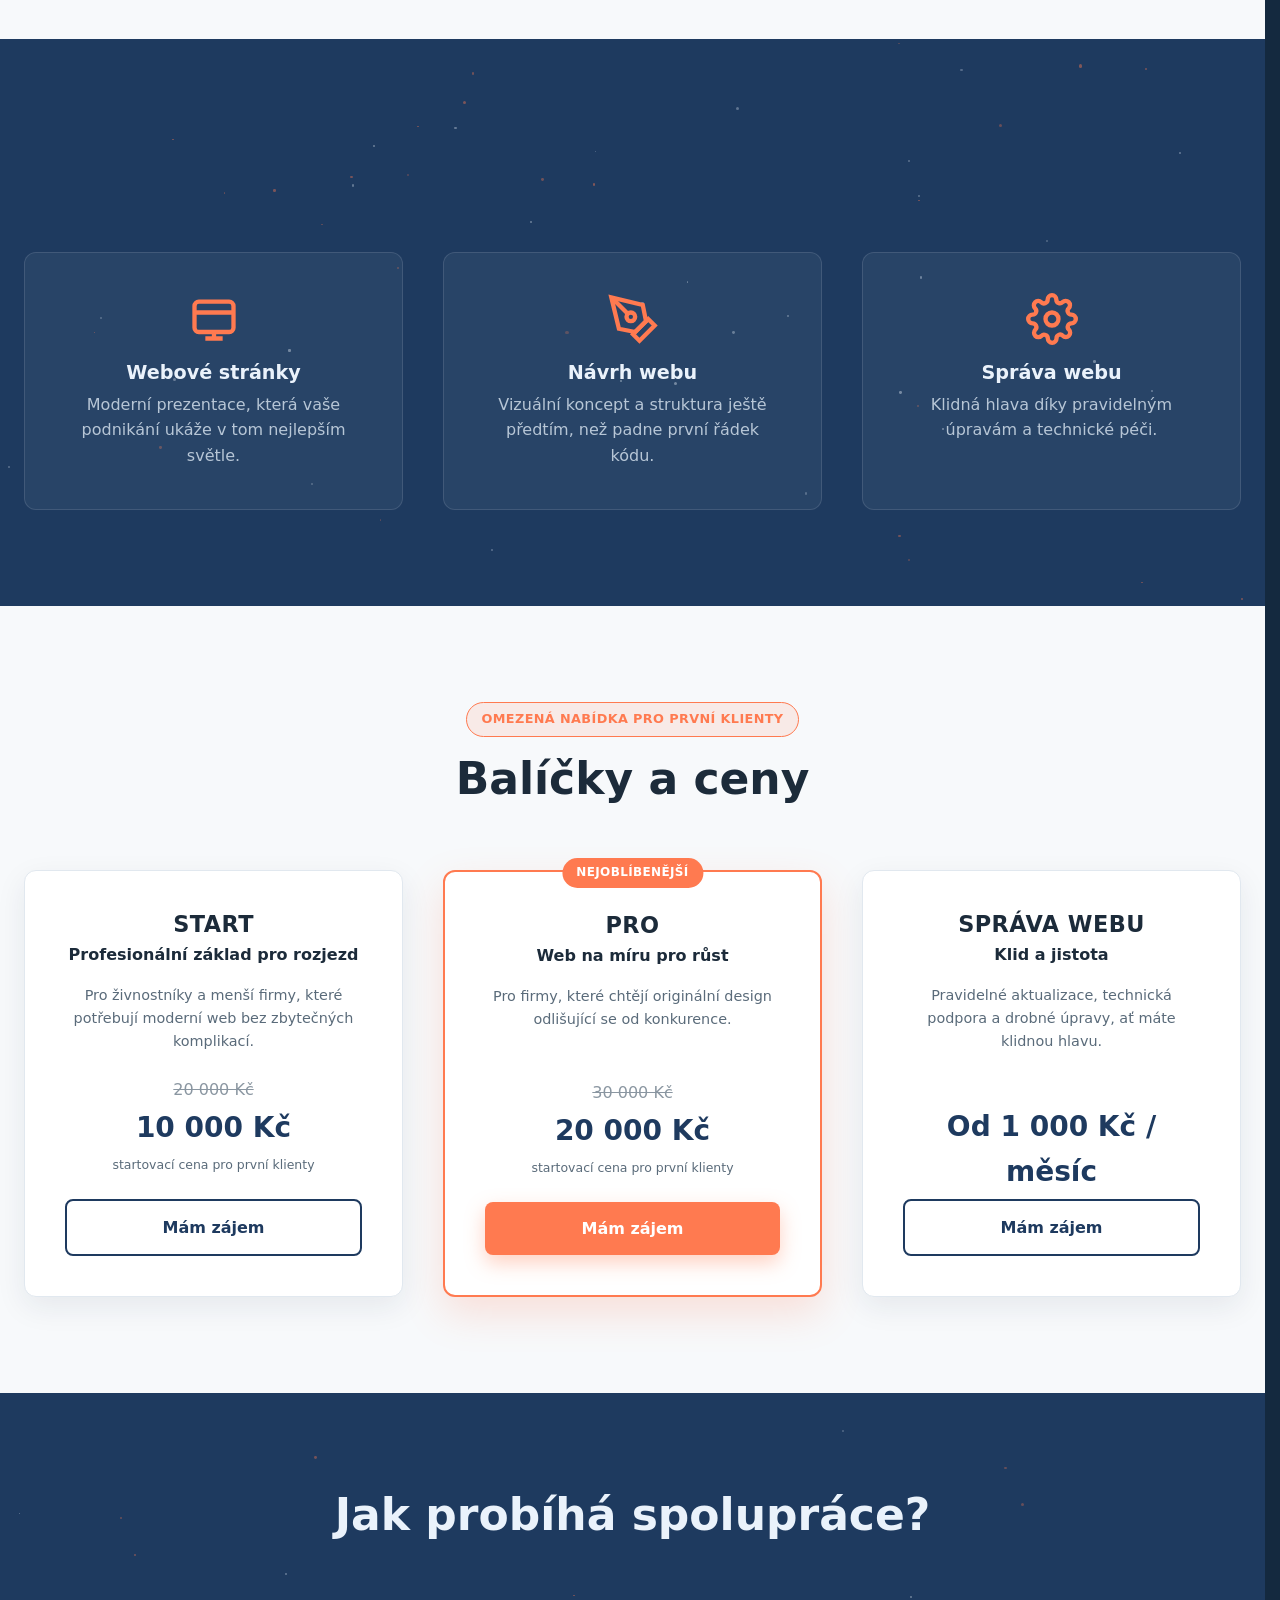
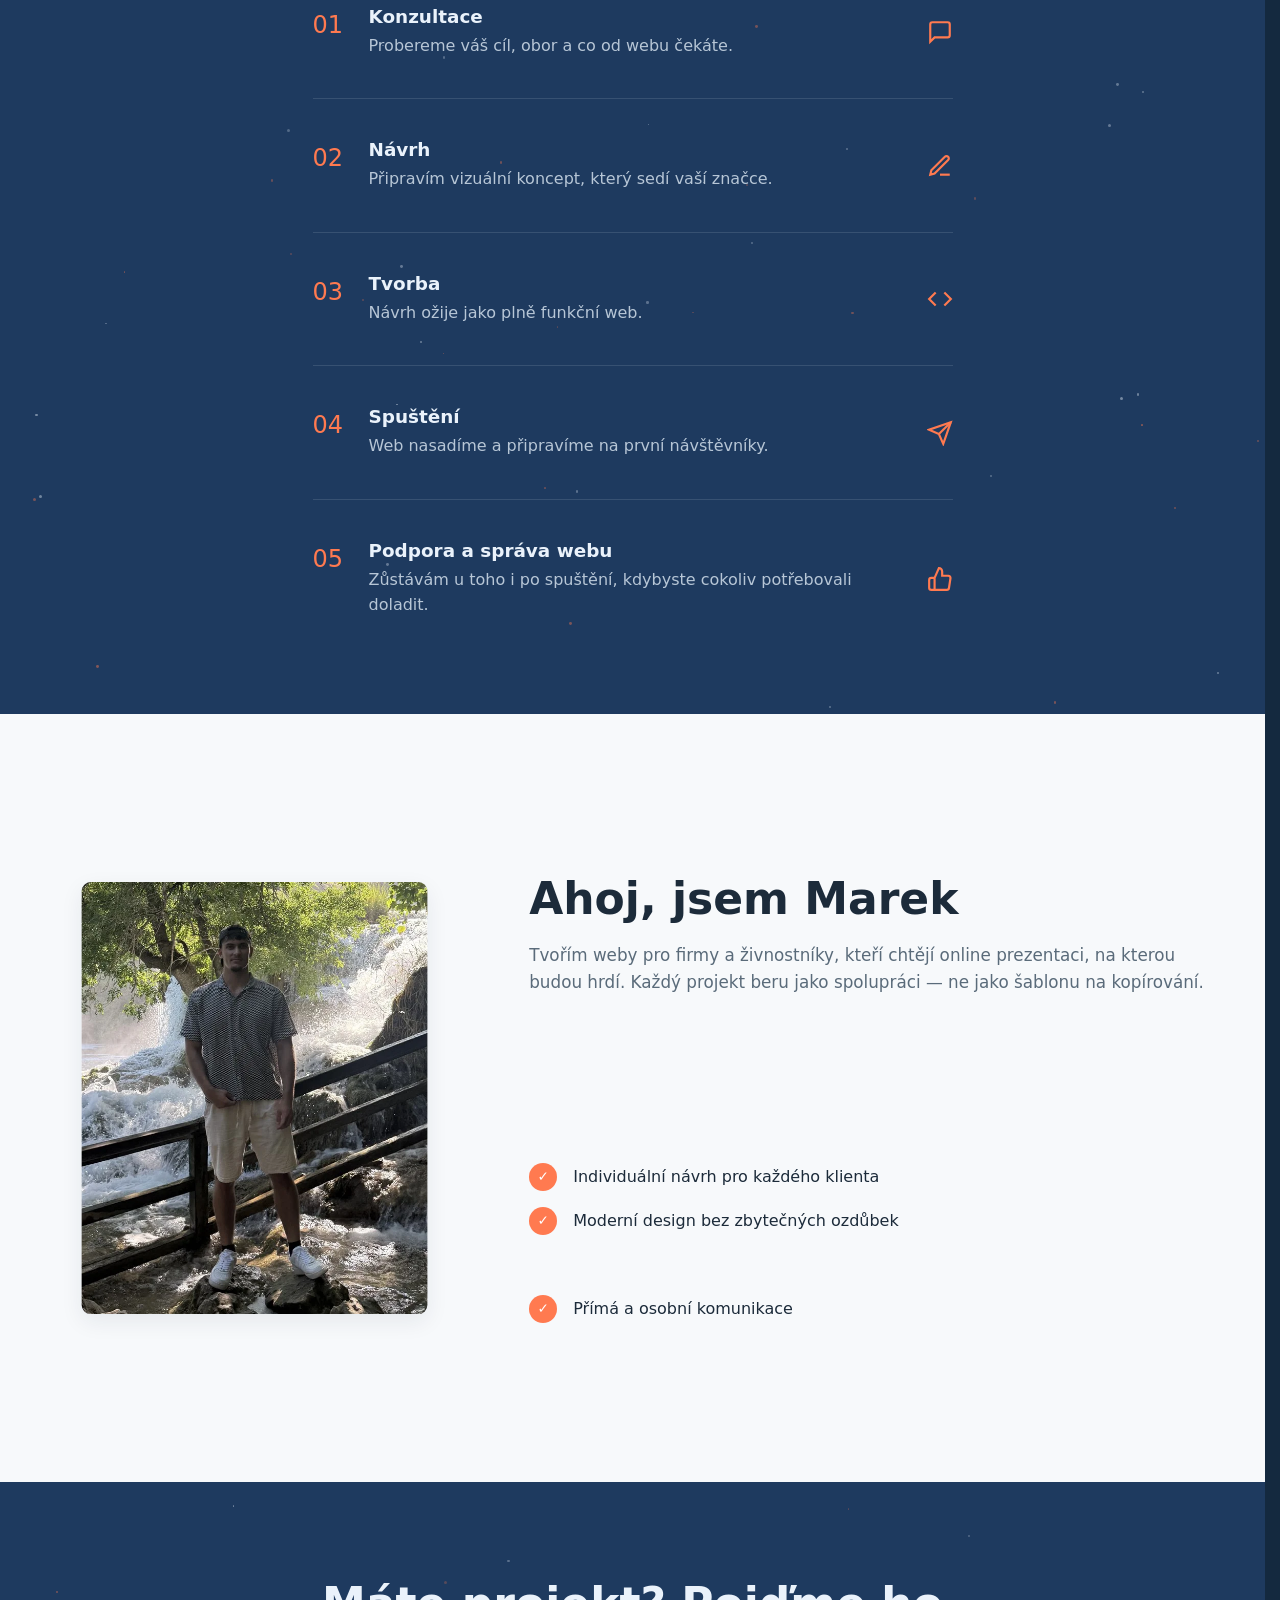
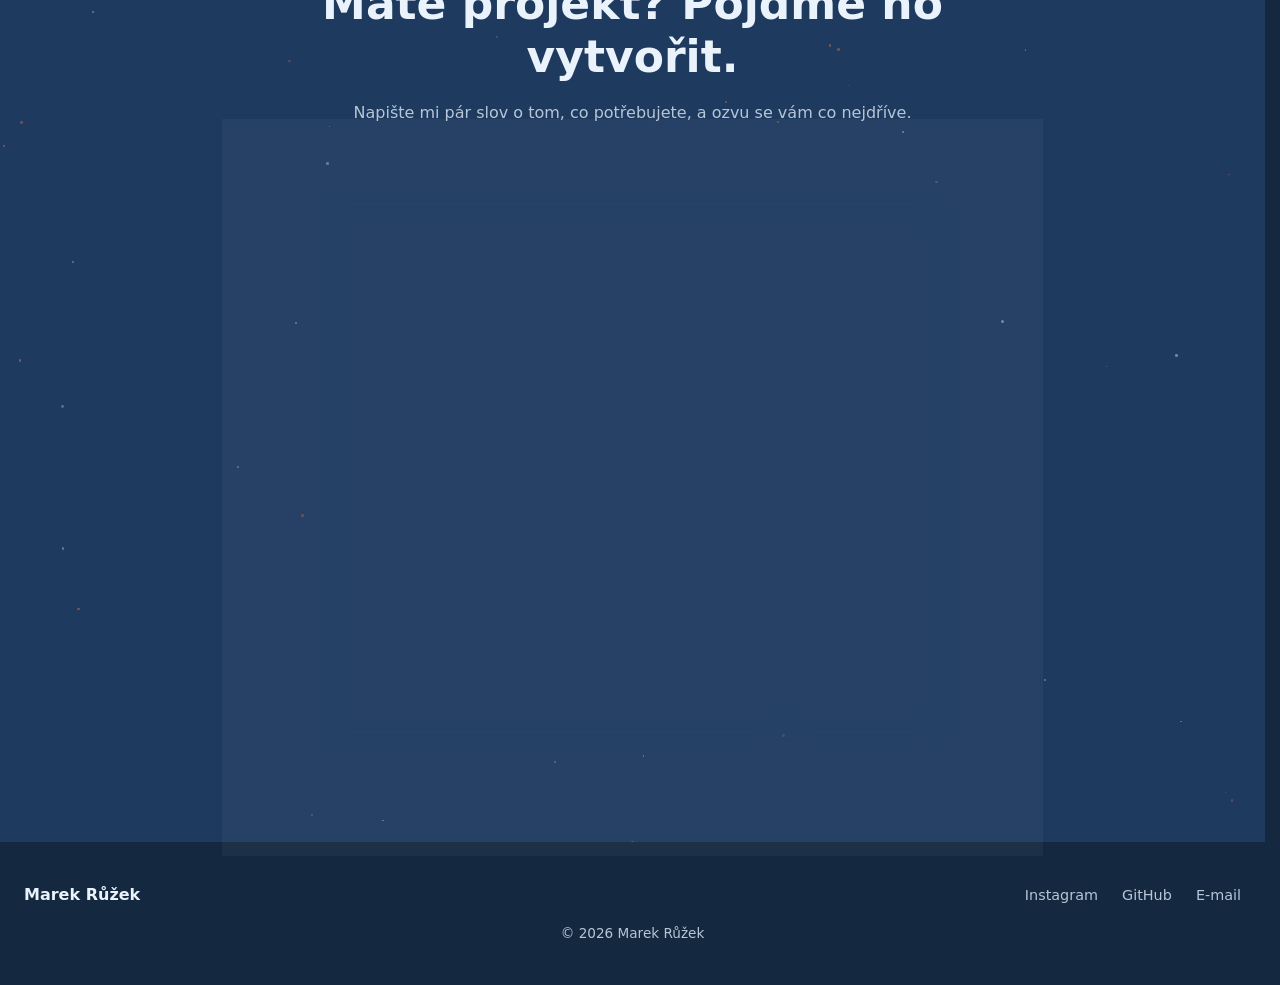
==== commit ba2424b9: "Uprava" ====
--- a/index.html
+++ b/index.html
@@ -92,7 +92,7 @@
             <canvas id="particleCanvas" class="hero__canvas" aria-hidden="true"></canvas>
             <div class="container hero__inner">
                 <h1 class="hero__title" data-aos="fade-up">Weby, které vaší firmě pomůžou růst.</h1>
-                <p class="hero__text" data-aos="fade-up" data-aos-delay="100">Navrhuji a vytvářím moderní webové stránky pro živnostníky a malé firmy — od prvního nápadu až po ostré spuštění. Bez zbytečných kliček, s důrazem na výsledek.</p>
+                <p class="hero__text" data-aos="fade-up" data-aos-delay="100">Navrhuji a vytvářím moderní webové stránky pro živnostníky a malé firmy od prvního nápadu až po ostré spuštění. Bez zbytečných kliček, s důrazem na výsledek.</p>
                 <div class="hero__actions" data-aos="fade-up" data-aos-delay="200">
                     <a href="#kontakt" class="btn btn--accent">Nezávazná poptávka</a>
                     <a href="#projekty" class="btn btn--outline">Prohlédnout projekty</a>
--- a/style.min.css
+++ b/style.min.css
@@ -1 +1 @@
-:root{--color-primary:#1E3A5F;--color-primary-dark:#14293F;--color-accent:#FF7A50;--color-accent-dark:#e6602f;--color-bg-light:#F7F9FB;--text-on-dark:#EAF2FB;--text-on-dark-muted:#B7C6D6;--text-heading:#1C2B3A;--text-body:#5A6B7A;--color-border-light:#E1E8EF;--color-accent-rgb:255,122,80;--text-on-dark-rgb:234,242,251;--space-xs:0.5rem;--space-sm:1rem;--space-md:1.5rem;--space-lg:2.5rem;--space-xl:4rem;--space-2xl:6rem;--radius:12px;--radius-sm:8px;--max-width:1280px;--transition:0.25s ease;--shadow-card:0 10px 30px rgba(20,41,63,0.08)}*,*::before,*::after{box-sizing:border-box;margin:0;padding:0}html{scroll-behavior:smooth;scrollbar-gutter:stable;background-color:var(--color-primary-dark)}body{font-family:'Segoe UI',system-ui,-apple-system,Roboto,Helvetica,Arial,sans-serif;color:var(--text-body);background-color:var(--color-bg-light);line-height:1.6;-webkit-font-smoothing:antialiased}img{max-width:100%;height:auto;display:block}picture{display:contents}a{color:inherit;text-decoration:none}ul{list-style:none}button{font:inherit;cursor:pointer;border:none;background:none}h1,h2,h3{color:var(--text-heading);line-height:1.2;font-weight:700}.container{width:100%;max-width:var(--max-width);margin-inline:auto;padding-inline:var(--space-md)}.reveal{opacity:0;transform:translateY(20px);transition:opacity 0.4s ease,transform 0.4s ease}.reveal.is-visible{opacity:1;transform:translateY(0)}[data-aos="fade-up"],[data-aos="fade-right"]{opacity:0;transform:translateY(24px);transition-property:opacity,transform;transition-duration:0.6s;transition-timing-function:cubic-bezier(0.16,1,0.3,1)}[data-aos="fade-up"].aos-animate,[data-aos="fade-right"].aos-animate{opacity:1;transform:translateY(0)}@media (min-width:901px){[data-aos="fade-right"]{transform:translateX(-28px)}[data-aos="fade-right"].aos-animate{transform:translateX(0)}}[data-aos-delay="80"]{transition-delay:0.08s}[data-aos-delay="100"]{transition-delay:0.1s}[data-aos-delay="160"]{transition-delay:0.16s}[data-aos-delay="200"]{transition-delay:0.2s}[data-aos-delay="240"]{transition-delay:0.24s}@media (prefers-reduced-motion:reduce){.reveal{opacity:1;transform:none;transition:none}[data-aos="fade-up"],[data-aos="fade-right"]{opacity:1;transform:none;transition:none}html{scroll-behavior:auto}}html.has-custom-cursor,html.has-custom-cursor *{cursor:none !important}.cursor-comet{position:fixed;inset:0;z-index:9999;pointer-events:none}@media (pointer:coarse),(hover:none){.cursor-comet{display:none !important}}.cursor-dot{position:absolute;top:0;left:0;will-change:transform}.cursor-dot__inner{display:block;border-radius:50%;background-color:var(--color-accent);transform:translate(-50%,-50%) scale(1);transition:transform 0.25s ease,box-shadow 0.25s ease,opacity 0.25s ease}.cursor-dot--head .cursor-dot__inner{width:10px;height:10px;box-shadow:0 0 10px 2px rgba(var(--color-accent-rgb),0.6)}.cursor-comet.is-active .cursor-dot--head .cursor-dot__inner{opacity:0.1}.cursor-comet.is-active .cursor-dot__inner{transform:translate(-50%,-50%) scale(2.4)}.cursor-comet.is-active .cursor-dot--head .cursor-dot__inner{box-shadow:0 0 22px 6px rgba(var(--color-accent-rgb),0.85)}.btn{display:inline-block;padding:0.85rem 1.8rem;border-radius:var(--radius-sm);font-weight:600;font-size:1rem;text-align:center;transition:transform var(--transition),background-color var(--transition),color var(--transition),box-shadow var(--transition)}.btn--accent{background-color:var(--color-accent);color:#fff;box-shadow:0 8px 20px rgba(255,122,80,0.35)}.btn--accent:focus-visible{background-color:var(--color-accent-dark);transform:translateY(-2px)}@media (hover:hover) and (pointer:fine){.btn--accent:hover{background-color:var(--color-accent-dark);transform:translateY(-2px)}}.btn--outline{border:2px solid var(--text-on-dark);color:var(--text-on-dark)}.btn--outline:focus-visible{background-color:var(--text-on-dark);color:var(--color-primary);transform:translateY(-2px)}@media (hover:hover) and (pointer:fine){.btn--outline:hover{background-color:var(--text-on-dark);color:var(--color-primary);transform:translateY(-2px)}}.btn--outline-dark{border:2px solid var(--color-primary);color:var(--color-primary)}.btn--outline-dark:focus-visible{background-color:var(--color-primary);color:var(--text-on-dark);transform:translateY(-2px)}@media (hover:hover) and (pointer:fine){.btn--outline-dark:hover{background-color:var(--color-primary);color:var(--text-on-dark);transform:translateY(-2px)}}.header{position:fixed;top:0;left:0;right:0;z-index:100;background-color:var(--color-primary-dark);box-shadow:0 2px 12px rgba(0,0,0,0.15)}main{margin-top:72px}.nav{display:flex;align-items:center;justify-content:space-between;height:72px}.nav__logo{display:flex;align-items:center;gap:0.6rem;color:var(--text-on-dark)}.nav__logo-icon{width:38px;height:38px;flex-shrink:0;color:var(--color-accent)}.nav__logo-text{display:flex;flex-direction:column;line-height:1.15}.nav__logo-name{font-weight:700;font-size:1.1rem;letter-spacing:0.02em}.nav__logo-tagline{font-size:0.6rem;font-weight:700;letter-spacing:0.14em;text-transform:uppercase;color:var(--color-accent)}.nav__menu{display:flex;align-items:center;gap:var(--space-lg)}.nav__link{color:var(--text-on-dark-muted);font-weight:500;font-size:0.95rem;position:relative;padding-block:0.35rem;transition:color var(--transition)}.nav__link::after{content:'';position:absolute;left:0;bottom:-2px;width:0;height:2px;background-color:var(--color-accent);transition:width var(--transition)}.nav__link:focus-visible,.nav__link.is-active{color:var(--text-on-dark)}.nav__link.is-active::after{width:100%}@media (hover:hover) and (pointer:fine){.nav__link:hover{color:var(--text-on-dark)}.nav__link:hover::after{width:100%}}.nav__link--cta{background-color:var(--color-accent);color:#fff;padding:0.55rem 1.2rem;border-radius:var(--radius-sm)}.nav__link--cta::after{display:none}.nav__link--cta:focus-visible{background-color:var(--color-accent-dark);color:#fff}@media (hover:hover) and (pointer:fine){.nav__link--cta:hover{background-color:var(--color-accent-dark);color:#fff}}.nav__toggle{display:none;cursor:pointer}.hamburger input{display:none}.hamburger svg{height:2em;display:block;transition:transform 600ms cubic-bezier(0.4,0,0.2,1)}.hamburger .line{fill:none;stroke:var(--text-on-dark);stroke-linecap:round;stroke-linejoin:round;stroke-width:3;transition:stroke-dasharray 600ms cubic-bezier(0.4,0,0.2,1),stroke-dashoffset 600ms cubic-bezier(0.4,0,0.2,1)}.hamburger .line-top-bottom{stroke-dasharray:12 63}.hamburger input:checked + svg{transform:rotate(-45deg)}.hamburger input:checked + svg .line-top-bottom{stroke-dasharray:20 300;stroke-dashoffset:-32.42}.hero{position:relative;overflow:hidden;background:linear-gradient(160deg,var(--color-primary) 0%,var(--color-primary-dark) 100%);padding-block:var(--space-2xl);text-align:center}.hero__canvas{position:absolute;inset:0;z-index:0;pointer-events:none}.hero__inner{position:relative;z-index:1;max-width:820px}.hero__title{color:var(--text-on-dark);font-size:clamp(2.25rem,5vw,3.75rem);margin-bottom:var(--space-md)}.hero__text{color:var(--text-on-dark-muted);font-size:clamp(1.05rem,2vw,1.25rem);max-width:620px;margin-inline:auto;margin-bottom:var(--space-lg)}.hero__actions{display:flex;flex-wrap:wrap;gap:var(--space-sm);justify-content:center}.error-page{position:relative;overflow:hidden;min-height:calc(100vh - 72px);display:flex;align-items:center;justify-content:center;text-align:center;background:linear-gradient(160deg,var(--color-primary) 0%,var(--color-primary-dark) 100%);padding-block:var(--space-2xl)}.error-page__inner{position:relative;z-index:1;max-width:560px;padding-inline:var(--space-md)}.error-page__code{font-size:clamp(4.5rem,14vw,7.5rem);font-weight:800;color:var(--color-accent);line-height:1;margin-bottom:var(--space-sm)}.error-page__title{color:var(--text-on-dark);font-size:clamp(1.5rem,4vw,2.25rem);margin-bottom:var(--space-sm)}.error-page__text{color:var(--text-on-dark-muted);margin-bottom:var(--space-lg)}.section{padding-block:var(--space-2xl);scroll-margin-top:72px}.section--light{background-color:var(--color-bg-light)}.section--dark{position:relative;background-color:var(--color-primary)}.section--dark .container{position:relative;z-index:1}.section--dark h2,.section--dark h3{color:var(--text-on-dark)}.section--dark p{color:var(--text-on-dark-muted)}.section__heading{text-align:center;max-width:640px;margin-inline:auto;margin-bottom:var(--space-xl)}.section__heading h2{font-size:clamp(1.85rem,4vw,2.75rem);margin-bottom:var(--space-sm)}.badge{display:inline-block;background-color:rgba(255,122,80,0.12);color:var(--color-accent);border:1px solid var(--color-accent);font-size:0.8rem;font-weight:700;letter-spacing:0.03em;text-transform:uppercase;padding:0.4rem 0.9rem;border-radius:999px;margin-bottom:var(--space-sm)}.floating-dots{position:absolute;inset:0;overflow:hidden;pointer-events:none;z-index:0}.floating-dot{position:absolute;border-radius:50%;animation-name:floatDot;animation-timing-function:ease-in-out;animation-iteration-count:infinite}@keyframes floatDot{0%,100%{transform:translateY(0)}50%{transform:translateY(var(--dot-drift,-16px))}}.project-grid{display:grid;grid-template-columns:repeat(auto-fit,minmax(min(440px,100%),1fr));gap:var(--space-lg)}.project-card--extra{grid-column:1 / -1;width:100%;max-width:620px;margin:0 auto}.project-card--extra[hidden]{display:none}.project-more{display:flex;justify-content:center;margin-top:var(--space-xl)}.project-card{cursor:pointer;border-radius:var(--radius);box-shadow:var(--shadow-card);display:flex;flex-direction:column;transition:transform var(--transition),box-shadow var(--transition),opacity 0.6s ease}@media (hover:hover) and (pointer:fine){.project-card:hover{transform:translateY(-6px);box-shadow:0 16px 40px rgba(20,41,63,0.14)}}.project-card__inner{background-color:#fff;border-radius:var(--radius);overflow:hidden;display:flex;flex-direction:column;flex:1}.project-card__image{aspect-ratio:2.1 / 1;overflow:hidden;background-color:#fff}.project-card__image img{width:100%;height:100%;object-fit:cover;object-position:center top;display:block;transform:scale(1.02)}.project-card__body{padding:var(--space-md);display:flex;flex-direction:column;flex:1}.project-card__body h3{font-size:1.25rem;margin-bottom:var(--space-xs)}.project-card__body p{font-size:0.95rem;margin-bottom:var(--space-sm);flex:1}.tags{display:flex;flex-wrap:wrap;gap:0.4rem;margin-bottom:var(--space-sm)}.tags li{font-size:0.75rem;font-weight:600;color:var(--color-primary);background-color:var(--color-bg-light);border:1px solid var(--color-border-light);padding:0.25rem 0.6rem;border-radius:999px}.project-card__links{display:flex;flex-wrap:wrap;gap:var(--space-md);font-size:0.9rem;font-weight:600}.project-card__links a{color:var(--color-accent);transition:color var(--transition)}.project-card__links a:focus-visible{color:var(--color-accent-dark);text-decoration:underline}@media (hover:hover) and (pointer:fine){.project-card__links a:hover{color:var(--color-accent-dark);text-decoration:underline}}.services-grid{display:grid;grid-template-columns:repeat(auto-fit,minmax(260px,1fr));gap:var(--space-lg)}.service-card{cursor:pointer;background-color:rgba(234,242,251,0.05);border:1px solid rgba(234,242,251,0.12);border-radius:var(--radius);padding:var(--space-lg);text-align:center;transition:transform var(--transition),border-color var(--transition),opacity 0.6s ease}.service-card:focus-visible{transform:translateY(-6px);border-color:var(--color-accent)}@media (hover:hover) and (pointer:fine){.service-card:hover{transform:translateY(-6px);border-color:var(--color-accent)}}.service-card__icon{width:52px;height:52px;margin:0 auto var(--space-sm);color:var(--color-accent)}.service-card__icon svg{width:100%;height:100%}.service-card h3{margin-bottom:var(--space-xs);font-size:1.2rem}.pricing-grid{display:grid;grid-template-columns:repeat(auto-fit,minmax(280px,1fr));gap:var(--space-lg);align-items:stretch}.pricing-card{position:relative;background-color:#fff;border:1px solid var(--color-border-light);border-radius:var(--radius);padding:var(--space-lg);box-shadow:var(--shadow-card);display:flex;flex-direction:column;text-align:center;transition:transform var(--transition),opacity 0.6s ease}@media (hover:hover) and (pointer:fine){.pricing-card:hover{transform:translateY(-6px)}}.pricing-card--featured{border:2px solid var(--color-accent);box-shadow:0 16px 40px rgba(255,122,80,0.2)}.pricing-card__badge{position:absolute;top:-14px;left:50%;transform:translateX(-50%);background-color:var(--color-accent);color:#fff;font-size:0.75rem;font-weight:700;text-transform:uppercase;letter-spacing:0.03em;padding:0.35rem 0.9rem;border-radius:999px;white-space:nowrap}.pricing-card h3{font-size:1.4rem;letter-spacing:0.02em;margin-bottom:0.3rem}.pricing-card__subtitle{font-weight:600;color:var(--text-heading);margin-bottom:var(--space-sm)}.pricing-card__desc{font-size:0.9rem;margin-bottom:var(--space-md);flex:1}.pricing-card__price{display:flex;flex-direction:column;align-items:center;gap:0.2rem;margin-bottom:0.3rem}.price-old{text-decoration:line-through;color:var(--text-body);font-size:1rem;opacity:0.7}.price-new{font-size:1.75rem;font-weight:700;color:var(--color-primary)}.pricing-card__note{font-size:0.78rem;color:var(--text-body);margin-bottom:var(--space-md)}.pricing-card .btn{margin-top:auto}.process-list{display:flex;flex-direction:column;gap:var(--space-lg);max-width:640px;margin-inline:auto;counter-reset:step}.process-step{display:flex;align-items:flex-start;gap:var(--space-sm);padding-bottom:var(--space-lg);border-bottom:1px solid rgba(234,242,251,0.12)}.process-step:last-child{border-bottom:none;padding-bottom:0}.process-step__number{flex-shrink:0;font-size:1.5rem;font-weight:500;color:var(--color-accent);min-width:40px}.process-step__body{min-width:0;flex:1}.process-step h3{margin-bottom:0.3rem;font-size:1.15rem}.process-step__icon{display:flex;flex-shrink:0;align-self:center;width:26px;height:26px;margin-left:auto;color:var(--color-accent)}.process-step__icon svg{width:100%;height:100%}.about{display:grid;grid-template-columns:0.8fr 1.2fr;grid-template-areas:"media text""media checklist";gap:var(--space-lg) var(--space-xl);align-items:center}.about__text,.checklist{transition:transform 0.3s cubic-bezier(0.22,0.61,0.36,1)}.about__text{grid-area:text}.about__media{grid-area:media;border-radius:var(--radius);overflow:hidden;box-shadow:var(--shadow-card);transition:transform 0.3s cubic-bezier(0.22,0.61,0.36,1)}.about__media img{width:100%;display:block;transition:transform 0.3s cubic-bezier(0.22,0.61,0.36,1)}.about__text h2{font-size:clamp(1.85rem,4vw,2.75rem);margin-bottom:var(--space-sm)}.about__text p{font-size:1.05rem}.checklist{grid-area:checklist;display:flex;flex-direction:column;gap:var(--space-sm)}.checklist li{display:flex;align-items:center;gap:var(--space-sm);font-weight:500;color:var(--text-heading)}.checklist__icon{flex-shrink:0;width:28px;height:28px;display:flex;align-items:center;justify-content:center;background-color:var(--color-accent);color:#fff;border-radius:50%;font-size:0.85rem;font-weight:700}.contact-form{max-width:640px;margin-inline:auto;display:flex;flex-direction:column;gap:var(--space-md);padding:var(--space-xl) var(--space-lg);border-radius:var(--radius);border:1px solid rgba(var(--text-on-dark-rgb),0.14);background-color:rgba(var(--text-on-dark-rgb),0.04);backdrop-filter:blur(16px);-webkit-backdrop-filter:blur(16px);box-shadow:0 20px 60px rgba(0,0,0,0.25)}.form-row{display:grid;grid-template-columns:1fr 1fr;gap:var(--space-md)}.form-group{display:flex;flex-direction:column;gap:0.4rem}.form-group label{font-size:0.9rem;font-weight:600;color:var(--text-on-dark)}.form-group input,.form-group select,.form-group textarea{background-color:rgba(234,242,251,0.08);border:1px solid rgba(234,242,251,0.25);border-radius:var(--radius-sm);padding:0.75rem 0.9rem;color:var(--text-on-dark);font-size:1rem;font-family:inherit;transition:border-color var(--transition),background-color var(--transition)}.form-group select option{color:var(--text-heading)}.form-group input::placeholder,.form-group textarea::placeholder{color:var(--text-on-dark-muted)}.form-group input:focus,.form-group select:focus,.form-group textarea:focus{outline:none;border-color:var(--color-accent);background-color:rgba(234,242,251,0.12)}.form-error{display:none;font-size:0.82rem;color:#ffb199}.form-group.is-invalid input,.form-group.is-invalid textarea{border-color:#ff5b5b}.form-group.is-invalid .form-error{display:block}.contact-form .btn{align-self:center;min-width:220px}.form-success{text-align:center;color:#8fd6a8;font-weight:600}.form-submit-error{text-align:center;color:#ffb199;font-weight:600}.form-submit-error a{color:inherit;text-decoration:underline}.form-honeypot{position:absolute;width:1px;height:1px;overflow:hidden;opacity:0;pointer-events:none}.footer{background-color:var(--color-primary-dark);padding-block:var(--space-lg)}.footer__inner{display:flex;flex-wrap:wrap;align-items:center;justify-content:space-between;gap:var(--space-sm)}.footer__name{color:var(--text-on-dark);font-weight:700}.footer__links{display:flex;gap:var(--space-md)}.footer__links a{color:var(--text-on-dark-muted);font-size:0.9rem;transition:color var(--transition)}.footer__links a:focus-visible{color:var(--color-accent)}@media (hover:hover) and (pointer:fine){.footer__links a:hover{color:var(--color-accent)}}.footer__copy{color:var(--text-on-dark-muted);font-size:0.85rem;width:100%;text-align:center;order:3}.back-to-top{position:fixed;bottom:var(--space-md);right:var(--space-md);width:44px;height:44px;display:flex;align-items:center;justify-content:center;background-color:var(--color-accent);color:#fff;border-radius:50%;font-size:1.2rem;box-shadow:0 8px 20px rgba(255,122,80,0.35);opacity:0;visibility:hidden;transform:translateY(10px);transition:opacity var(--transition),transform var(--transition),visibility var(--transition);z-index:90}.back-to-top.is-visible{opacity:1;visibility:visible;transform:translateY(0)}@media (min-width:640px) and (max-width:1023px){.services-grid,.pricing-grid{grid-template-columns:repeat(2,1fr)}.service-card:last-child,.pricing-card:last-child{grid-column:1 / -1;width:100%;max-width:calc(50% - var(--space-lg) / 2);margin-inline:auto}}@media (max-width:900px){.about{grid-template-columns:1fr;grid-template-areas:"text""media""checklist"}.about__media{width:100%;max-width:300px;margin-inline:auto}.about__media img{aspect-ratio:8 / 9;object-fit:cover;object-position:center 35%}}@media (min-width:640px) and (max-width:900px){.about{grid-template-columns:1fr 1fr;grid-template-areas:"text text""media checklist";align-items:center}.about__media{max-width:none;margin-inline:0}.checklist{justify-content:center}.about__text-line{display:block}.about__text-line+.about__text-line{margin-top:var(--space-xs)}}@media (max-width:1023px) and (orientation:landscape){html,body{overflow-x:hidden}}@media (max-width:768px){.hero,.error-page{padding-block:var(--space-xl)}.nav__toggle{display:inline-flex}.nav__menu{position:absolute;top:72px;left:0;right:0;flex-direction:column;align-items:flex-start;gap:0;background-color:var(--color-primary-dark);max-height:0;overflow:hidden;transition:max-height var(--transition)}.nav__menu.is-open{max-height:480px}.nav__menu li{width:100%}.nav__link{display:block;width:100%;padding:var(--space-sm) var(--space-md)}.nav__link::after{display:none}.nav__link--cta{margin:var(--space-sm) var(--space-md);width:calc(100% - 2 * var(--space-md))}.form-row{grid-template-columns:1fr}.footer__inner{justify-content:center;text-align:center}}@media (max-width:480px){:root{--space-2xl:3.5rem;--space-xl:2.5rem}.hero__actions{flex-direction:column;align-items:stretch}}+:root{--color-primary:#1E3A5F;--color-primary-dark:#14293F;--color-accent:#FF7A50;--color-accent-dark:#e6602f;--color-bg-light:#F7F9FB;--text-on-dark:#EAF2FB;--text-on-dark-muted:#B7C6D6;--text-heading:#1C2B3A;--text-body:#5A6B7A;--color-border-light:#E1E8EF;--color-accent-rgb:255,122,80;--text-on-dark-rgb:234,242,251;--space-xs:0.5rem;--space-sm:1rem;--space-md:1.5rem;--space-lg:2.5rem;--space-xl:4rem;--space-2xl:6rem;--radius:12px;--radius-sm:8px;--max-width:1280px;--transition:0.25s ease;--shadow-card:0 10px 30px rgba(20,41,63,0.08)}*,*::before,*::after{box-sizing:border-box;margin:0;padding:0}html{scroll-behavior:smooth;scrollbar-gutter:stable;background-color:var(--color-primary-dark)}body{font-family:'Segoe UI',system-ui,-apple-system,Roboto,Helvetica,Arial,sans-serif;color:var(--text-body);background-color:var(--color-primary-dark);line-height:1.6;-webkit-font-smoothing:antialiased}img{max-width:100%;height:auto;display:block}picture{display:contents}a{color:inherit;text-decoration:none}ul{list-style:none}button{font:inherit;cursor:pointer;border:none;background:none}h1,h2,h3{color:var(--text-heading);line-height:1.2;font-weight:700}.container{width:100%;max-width:var(--max-width);margin-inline:auto;padding-inline:max(var(--space-md), env(safe-area-inset-left)) max(var(--space-md), env(safe-area-inset-right))}.reveal{opacity:0;transform:translateY(20px);transition:opacity 0.4s ease,transform 0.4s ease}.reveal.is-visible{opacity:1;transform:translateY(0)}[data-aos="fade-up"],[data-aos="fade-right"]{opacity:0;transform:translateY(24px);transition-property:opacity,transform;transition-duration:0.6s;transition-timing-function:cubic-bezier(0.16,1,0.3,1)}[data-aos="fade-up"].aos-animate,[data-aos="fade-right"].aos-animate{opacity:1;transform:translateY(0)}@media (min-width:901px){[data-aos="fade-right"]{transform:translateX(-28px)}[data-aos="fade-right"].aos-animate{transform:translateX(0)}}[data-aos-delay="80"]{transition-delay:0.08s}[data-aos-delay="100"]{transition-delay:0.1s}[data-aos-delay="160"]{transition-delay:0.16s}[data-aos-delay="200"]{transition-delay:0.2s}[data-aos-delay="240"]{transition-delay:0.24s}@media (prefers-reduced-motion:reduce){.reveal{opacity:1;transform:none;transition:none}[data-aos="fade-up"],[data-aos="fade-right"]{opacity:1;transform:none;transition:none}html{scroll-behavior:auto}}html.has-custom-cursor,html.has-custom-cursor *{cursor:none !important}.cursor-comet{position:fixed;inset:0;z-index:9999;pointer-events:none}@media (pointer:coarse),(hover:none){.cursor-comet{display:none !important}}.cursor-dot{position:absolute;top:0;left:0;will-change:transform}.cursor-dot__inner{display:block;border-radius:50%;background-color:var(--color-accent);transform:translate(-50%,-50%) scale(1);transition:transform 0.25s ease,box-shadow 0.25s ease,opacity 0.25s ease}.cursor-dot--head .cursor-dot__inner{width:10px;height:10px;box-shadow:0 0 10px 2px rgba(var(--color-accent-rgb),0.6)}.cursor-comet.is-active .cursor-dot--head .cursor-dot__inner{opacity:0.1}.cursor-comet.is-active .cursor-dot__inner{transform:translate(-50%,-50%) scale(2.4)}.cursor-comet.is-active .cursor-dot--head .cursor-dot__inner{box-shadow:0 0 22px 6px rgba(var(--color-accent-rgb),0.85)}.btn{display:inline-block;padding:0.85rem 1.8rem;border-radius:var(--radius-sm);font-weight:600;font-size:1rem;text-align:center;transition:transform var(--transition),background-color var(--transition),color var(--transition),box-shadow var(--transition)}.btn--accent{background-color:var(--color-accent);color:#fff;box-shadow:0 8px 20px rgba(255,122,80,0.35)}.btn--accent:focus-visible{background-color:var(--color-accent-dark);transform:translateY(-2px)}@media (hover:hover) and (pointer:fine){.btn--accent:hover{background-color:var(--color-accent-dark);transform:translateY(-2px)}}@media (hover:none){.btn--accent:active{background-color:var(--color-accent-dark);transform:translateY(-2px)}}.btn--outline{border:2px solid var(--text-on-dark);color:var(--text-on-dark)}.btn--outline:focus-visible{background-color:var(--text-on-dark);color:var(--color-primary);transform:translateY(-2px)}@media (hover:hover) and (pointer:fine){.btn--outline:hover{background-color:var(--text-on-dark);color:var(--color-primary);transform:translateY(-2px)}}@media (hover:none){.btn--outline:active{background-color:var(--text-on-dark);color:var(--color-primary);transform:translateY(-2px)}}.btn--outline-dark{border:2px solid var(--color-primary);color:var(--color-primary)}.btn--outline-dark:focus-visible{background-color:var(--color-primary);color:var(--text-on-dark);transform:translateY(-2px)}@media (hover:hover) and (pointer:fine){.btn--outline-dark:hover{background-color:var(--color-primary);color:var(--text-on-dark);transform:translateY(-2px)}}@media (hover:none){.btn--outline-dark:active{background-color:var(--color-primary);color:var(--text-on-dark);transform:translateY(-2px)}}.header{position:fixed;top:0;left:0;right:0;z-index:100;background-color:var(--color-primary-dark);box-shadow:0 2px 12px rgba(0,0,0,0.15)}main{margin-top:72px}.nav{display:flex;align-items:center;justify-content:space-between;height:72px}.nav__logo{display:flex;align-items:center;gap:0.6rem;color:var(--text-on-dark)}.nav__logo-icon{width:38px;height:38px;flex-shrink:0;color:var(--color-accent)}.nav__logo-text{display:flex;flex-direction:column;line-height:1.15}.nav__logo-name{font-weight:700;font-size:1.1rem;letter-spacing:0.02em}.nav__logo-tagline{font-size:0.6rem;font-weight:700;letter-spacing:0.14em;text-transform:uppercase;color:var(--color-accent)}.nav__menu{display:flex;align-items:center;gap:var(--space-lg)}.nav__link{color:var(--text-on-dark-muted);font-weight:500;font-size:0.95rem;position:relative;padding-block:0.35rem;transition:color var(--transition)}.nav__link::after{content:'';position:absolute;left:0;bottom:-2px;width:0;height:2px;background-color:var(--color-accent);transition:width var(--transition)}.nav__link:focus-visible,.nav__link.is-active{color:var(--text-on-dark)}.nav__link.is-active::after{width:100%}@media (hover:hover) and (pointer:fine){.nav__link:hover{color:var(--text-on-dark)}.nav__link:hover::after{width:100%}}@media (hover:none){.nav__link:active{color:var(--text-on-dark)}.nav__link:active::after{width:100%}}.nav__link--cta{background-color:var(--color-accent);color:#fff;padding:0.55rem 1.2rem;border-radius:var(--radius-sm)}.nav__link--cta::after{display:none}.nav__link--cta:focus-visible{background-color:var(--color-accent-dark);color:#fff}@media (hover:hover) and (pointer:fine){.nav__link--cta:hover{background-color:var(--color-accent-dark);color:#fff}}@media (hover:none){.nav__link--cta:active{background-color:var(--color-accent-dark);color:#fff}}.nav__toggle{display:none;cursor:pointer}.hamburger input{display:none}.hamburger svg{height:2em;display:block;transition:transform 600ms cubic-bezier(0.4,0,0.2,1)}.hamburger .line{fill:none;stroke:var(--text-on-dark);stroke-linecap:round;stroke-linejoin:round;stroke-width:3;transition:stroke-dasharray 600ms cubic-bezier(0.4,0,0.2,1),stroke-dashoffset 600ms cubic-bezier(0.4,0,0.2,1)}.hamburger .line-top-bottom{stroke-dasharray:12 63}.hamburger input:checked + svg{transform:rotate(-45deg)}.hamburger input:checked + svg .line-top-bottom{stroke-dasharray:20 300;stroke-dashoffset:-32.42}.hero{position:relative;overflow:hidden;background:linear-gradient(160deg,var(--color-primary) 0%,var(--color-primary-dark) 100%);padding-block:var(--space-2xl);text-align:center}.hero__canvas{position:absolute;inset:0;z-index:0;pointer-events:none}.hero__inner{position:relative;z-index:1;max-width:820px}.hero__title{color:var(--text-on-dark);font-size:clamp(2.25rem,5vw,3.75rem);margin-bottom:var(--space-md)}.hero__text{color:var(--text-on-dark-muted);font-size:clamp(1.05rem,2vw,1.25rem);max-width:620px;margin-inline:auto;margin-bottom:var(--space-lg)}.hero__actions{display:flex;flex-wrap:wrap;gap:var(--space-sm);justify-content:center}.error-page{position:relative;overflow:hidden;min-height:calc(100vh - 72px);display:flex;align-items:center;justify-content:center;text-align:center;background:linear-gradient(160deg,var(--color-primary) 0%,var(--color-primary-dark) 100%);padding-block:var(--space-2xl)}.error-page__inner{position:relative;z-index:1;max-width:560px;padding-inline:var(--space-md)}.error-page__code{font-size:clamp(4.5rem,14vw,7.5rem);font-weight:800;color:var(--color-accent);line-height:1;margin-bottom:var(--space-sm)}.error-page__title{color:var(--text-on-dark);font-size:clamp(1.5rem,4vw,2.25rem);margin-bottom:var(--space-sm)}.error-page__text{color:var(--text-on-dark-muted);margin-bottom:var(--space-lg)}.section{padding-block:var(--space-2xl);scroll-margin-top:72px}.section--light{background-color:var(--color-bg-light)}.section--dark{position:relative;background-color:var(--color-primary)}.section--dark .container{position:relative;z-index:1}.section--dark h2,.section--dark h3{color:var(--text-on-dark)}.section--dark p{color:var(--text-on-dark-muted)}.section__heading{text-align:center;max-width:640px;margin-inline:auto;margin-bottom:var(--space-xl)}.section__heading h2{font-size:clamp(1.85rem,4vw,2.75rem);margin-bottom:var(--space-sm)}.badge{display:inline-block;background-color:rgba(255,122,80,0.12);color:var(--color-accent);border:1px solid var(--color-accent);font-size:0.8rem;font-weight:700;letter-spacing:0.03em;text-transform:uppercase;padding:0.4rem 0.9rem;border-radius:999px;margin-bottom:var(--space-sm)}.floating-dots{position:absolute;inset:0;overflow:hidden;pointer-events:none;z-index:0}.floating-dot{position:absolute;border-radius:50%;animation-name:floatDot;animation-timing-function:ease-in-out;animation-iteration-count:infinite}@keyframes floatDot{0%,100%{transform:translateY(0)}50%{transform:translateY(var(--dot-drift,-16px))}}.project-grid{display:grid;grid-template-columns:repeat(auto-fit,minmax(min(440px,100%),1fr));gap:var(--space-lg)}.project-card--extra{grid-column:1 / -1;width:100%;max-width:620px;margin:0 auto}.project-card--extra[hidden]{display:none}.project-more{display:flex;justify-content:center;margin-top:var(--space-xl)}.project-card{cursor:pointer;border-radius:var(--radius);box-shadow:var(--shadow-card);display:flex;flex-direction:column;transition:transform var(--transition),box-shadow var(--transition),opacity 0.6s ease}@media (hover:hover) and (pointer:fine){.project-card:hover{transform:translateY(-6px);box-shadow:0 16px 40px rgba(20,41,63,0.14)}}@media (hover:none){.project-card:active{transform:translateY(-6px);box-shadow:0 16px 40px rgba(20,41,63,0.14)}}.project-card__inner{background-color:#fff;border-radius:var(--radius);overflow:hidden;display:flex;flex-direction:column;flex:1}.project-card__image{aspect-ratio:2.1 / 1;overflow:hidden;background-color:#fff}.project-card__image img{width:100%;height:100%;object-fit:cover;object-position:center top;display:block;transform:scale(1.02)}.project-card__body{padding:var(--space-md);display:flex;flex-direction:column;flex:1}.project-card__body h3{font-size:1.25rem;margin-bottom:var(--space-xs)}.project-card__body p{font-size:0.95rem;margin-bottom:var(--space-sm);flex:1}.tags{display:flex;flex-wrap:wrap;gap:0.4rem;margin-bottom:var(--space-sm)}.tags li{font-size:0.75rem;font-weight:600;color:var(--color-primary);background-color:var(--color-bg-light);border:1px solid var(--color-border-light);padding:0.25rem 0.6rem;border-radius:999px}.project-card__links{display:flex;flex-wrap:wrap;gap:var(--space-md);font-size:0.9rem;font-weight:600}.project-card__links a{color:var(--color-accent);transition:color var(--transition)}.project-card__links a:focus-visible{color:var(--color-accent-dark);text-decoration:underline}@media (hover:hover) and (pointer:fine){.project-card__links a:hover{color:var(--color-accent-dark);text-decoration:underline}}@media (hover:none){.project-card__links a:active{color:var(--color-accent-dark);text-decoration:underline}}.services-grid{display:grid;grid-template-columns:repeat(auto-fit,minmax(260px,1fr));gap:var(--space-lg)}.service-card{cursor:pointer;background-color:rgba(234,242,251,0.05);border:1px solid rgba(234,242,251,0.12);border-radius:var(--radius);padding:var(--space-lg);text-align:center;transition:transform var(--transition),border-color var(--transition),opacity 0.6s ease}.service-card:focus-visible{transform:translateY(-6px);border-color:var(--color-accent)}@media (hover:hover) and (pointer:fine){.service-card:hover{transform:translateY(-6px);border-color:var(--color-accent)}}@media (hover:none){.service-card:active{transform:translateY(-6px);border-color:var(--color-accent)}}.service-card__icon{width:52px;height:52px;margin:0 auto var(--space-sm);color:var(--color-accent)}.service-card__icon svg{width:100%;height:100%}.service-card h3{margin-bottom:var(--space-xs);font-size:1.2rem}.pricing-grid{display:grid;grid-template-columns:repeat(auto-fit,minmax(280px,1fr));gap:var(--space-lg);align-items:stretch}.pricing-card{position:relative;background-color:#fff;border:1px solid var(--color-border-light);border-radius:var(--radius);padding:var(--space-lg);box-shadow:var(--shadow-card);display:flex;flex-direction:column;text-align:center;transition:transform var(--transition),opacity 0.6s ease}@media (hover:hover) and (pointer:fine){.pricing-card:hover{transform:translateY(-6px)}}@media (hover:none){.pricing-card:active{transform:translateY(-6px)}}.pricing-card--featured{border:2px solid var(--color-accent);box-shadow:0 16px 40px rgba(255,122,80,0.2)}.pricing-card__badge{position:absolute;top:-14px;left:50%;transform:translateX(-50%);background-color:var(--color-accent);color:#fff;font-size:0.75rem;font-weight:700;text-transform:uppercase;letter-spacing:0.03em;padding:0.35rem 0.9rem;border-radius:999px;white-space:nowrap}.pricing-card h3{font-size:1.4rem;letter-spacing:0.02em;margin-bottom:0.3rem}.pricing-card__subtitle{font-weight:600;color:var(--text-heading);margin-bottom:var(--space-sm)}.pricing-card__desc{font-size:0.9rem;margin-bottom:var(--space-md);flex:1}.pricing-card__price{display:flex;flex-direction:column;align-items:center;gap:0.2rem;margin-bottom:0.3rem}.price-old{text-decoration:line-through;color:var(--text-body);font-size:1rem;opacity:0.7}.price-new{font-size:1.75rem;font-weight:700;color:var(--color-primary)}.pricing-card__note{font-size:0.78rem;color:var(--text-body);margin-bottom:var(--space-md)}.pricing-card .btn{margin-top:auto}.process-list{display:flex;flex-direction:column;gap:var(--space-lg);max-width:640px;margin-inline:auto;counter-reset:step}.process-step{display:flex;align-items:flex-start;gap:var(--space-sm);padding-bottom:var(--space-lg);border-bottom:1px solid rgba(234,242,251,0.12)}.process-step:last-child{border-bottom:none;padding-bottom:0}.process-step__number{flex-shrink:0;font-size:1.5rem;font-weight:500;color:var(--color-accent);min-width:40px}.process-step__body{min-width:0;flex:1}.process-step h3{margin-bottom:0.3rem;font-size:1.15rem}.process-step__icon{display:flex;flex-shrink:0;align-self:center;width:26px;height:26px;margin-left:auto;color:var(--color-accent)}.process-step__icon svg{width:100%;height:100%}.about{display:grid;grid-template-columns:0.8fr 1.2fr;grid-template-areas:"media text""media checklist";gap:var(--space-lg) var(--space-xl);align-items:center}.about__text,.checklist{transition:transform 0.3s cubic-bezier(0.22,0.61,0.36,1)}.about__text{grid-area:text}.about__media{grid-area:media;border-radius:var(--radius);overflow:hidden;box-shadow:var(--shadow-card);transition:transform 0.3s cubic-bezier(0.22,0.61,0.36,1)}.about__media img{width:100%;display:block;transition:transform 0.3s cubic-bezier(0.22,0.61,0.36,1)}.about__text h2{font-size:clamp(1.85rem,4vw,2.75rem);margin-bottom:var(--space-sm)}.about__text p{font-size:1.05rem}.checklist{grid-area:checklist;display:flex;flex-direction:column;gap:var(--space-sm)}.checklist li{display:flex;align-items:center;gap:var(--space-sm);font-weight:500;color:var(--text-heading)}.checklist__icon{flex-shrink:0;width:28px;height:28px;display:flex;align-items:center;justify-content:center;background-color:var(--color-accent);color:#fff;border-radius:50%;font-size:0.85rem;font-weight:700}.contact-form{max-width:640px;margin-inline:auto;display:flex;flex-direction:column;gap:var(--space-md);padding:var(--space-xl) var(--space-lg);border-radius:var(--radius);border:1px solid rgba(var(--text-on-dark-rgb),0.14);background-color:rgba(var(--text-on-dark-rgb),0.04);backdrop-filter:blur(16px);-webkit-backdrop-filter:blur(16px);box-shadow:0 20px 60px rgba(0,0,0,0.25)}.form-row{display:grid;grid-template-columns:1fr 1fr;gap:var(--space-md)}.form-group{display:flex;flex-direction:column;gap:0.4rem}.form-group label{font-size:0.9rem;font-weight:600;color:var(--text-on-dark)}.form-group input,.form-group select,.form-group textarea{background-color:rgba(234,242,251,0.08);border:1px solid rgba(234,242,251,0.25);border-radius:var(--radius-sm);padding:0.75rem 0.9rem;color:var(--text-on-dark);font-size:1rem;font-family:inherit;transition:border-color var(--transition),background-color var(--transition)}.form-group select option{color:var(--text-heading)}.form-group input::placeholder,.form-group textarea::placeholder{color:var(--text-on-dark-muted)}.form-group input:focus,.form-group select:focus,.form-group textarea:focus{outline:none;border-color:var(--color-accent);background-color:rgba(234,242,251,0.12)}.form-error{display:none;font-size:0.82rem;color:#ffb199}.form-group.is-invalid input,.form-group.is-invalid textarea{border-color:#ff5b5b}.form-group.is-invalid .form-error{display:block}.contact-form .btn{align-self:center;min-width:220px}.form-success{text-align:center;color:#8fd6a8;font-weight:600}.form-submit-error{text-align:center;color:#ffb199;font-weight:600}.form-submit-error a{color:inherit;text-decoration:underline}.form-honeypot{position:absolute;width:1px;height:1px;overflow:hidden;opacity:0;pointer-events:none}.footer{background-color:var(--color-primary-dark);padding-top:var(--space-lg);padding-bottom:calc(var(--space-lg) + env(safe-area-inset-bottom))}.footer__inner{display:flex;flex-wrap:wrap;align-items:center;justify-content:space-between;gap:var(--space-sm)}.footer__name{color:var(--text-on-dark);font-weight:700}.footer__links{display:flex;gap:var(--space-md)}.footer__links a{color:var(--text-on-dark-muted);font-size:0.9rem;transition:color var(--transition)}.footer__links a:focus-visible{color:var(--color-accent)}@media (hover:hover) and (pointer:fine){.footer__links a:hover{color:var(--color-accent)}}@media (hover:none){.footer__links a:active{color:var(--color-accent)}}.footer__copy{color:var(--text-on-dark-muted);font-size:0.85rem;width:100%;text-align:center;order:3}.back-to-top{position:fixed;bottom:max(var(--space-md), env(safe-area-inset-bottom));right:max(var(--space-md), env(safe-area-inset-right));width:44px;height:44px;display:flex;align-items:center;justify-content:center;background-color:var(--color-accent);color:#fff;border-radius:50%;font-size:1.2rem;box-shadow:0 8px 20px rgba(255,122,80,0.35);opacity:0;visibility:hidden;transform:translateY(10px);transition:opacity var(--transition),transform var(--transition),visibility var(--transition);z-index:90}.back-to-top.is-visible{opacity:1;visibility:visible;transform:translateY(0)}@media (min-width:640px) and (max-width:1023px){.services-grid,.pricing-grid{grid-template-columns:repeat(2,1fr)}.service-card:last-child,.pricing-card:last-child{grid-column:1 / -1;width:100%;max-width:calc(50% - var(--space-lg) / 2);margin-inline:auto}}@media (max-width:900px){.about{grid-template-columns:1fr;grid-template-areas:"text""media""checklist"}.about__media{width:100%;max-width:300px;margin-inline:auto}.about__media img{aspect-ratio:8 / 9;object-fit:cover;object-position:center 35%}}@media (min-width:640px) and (max-width:900px){.about{grid-template-columns:1fr 1fr;grid-template-areas:"text text""media checklist";align-items:center}.about__media{max-width:none;margin-inline:0}.checklist{justify-content:center}.about__text-line{display:block}.about__text-line+.about__text-line{margin-top:var(--space-xs)}}@media (max-width:1023px) and (orientation:landscape){html,body{overflow-x:hidden}}@media (max-width:768px){.hero,.error-page{padding-block:var(--space-xl)}.nav__toggle{display:inline-flex}.nav__menu{position:absolute;top:72px;left:0;right:0;flex-direction:column;align-items:flex-start;gap:0;background-color:var(--color-primary-dark);max-height:0;overflow:hidden;transition:max-height var(--transition);padding-inline:env(safe-area-inset-left) env(safe-area-inset-right)}.nav__menu.is-open{max-height:480px}.nav__menu li{width:100%}.nav__link{display:block;width:100%;padding:var(--space-sm) var(--space-md)}.nav__link::after{display:none}.nav__link--cta{margin:var(--space-sm) var(--space-md);width:calc(100% - 2 * var(--space-md))}.form-row{grid-template-columns:1fr}.footer__inner{justify-content:center;text-align:center}}@media (max-width:480px){:root{--space-2xl:3.5rem;--space-xl:2.5rem}.hero__actions{flex-direction:column;align-items:stretch}}
